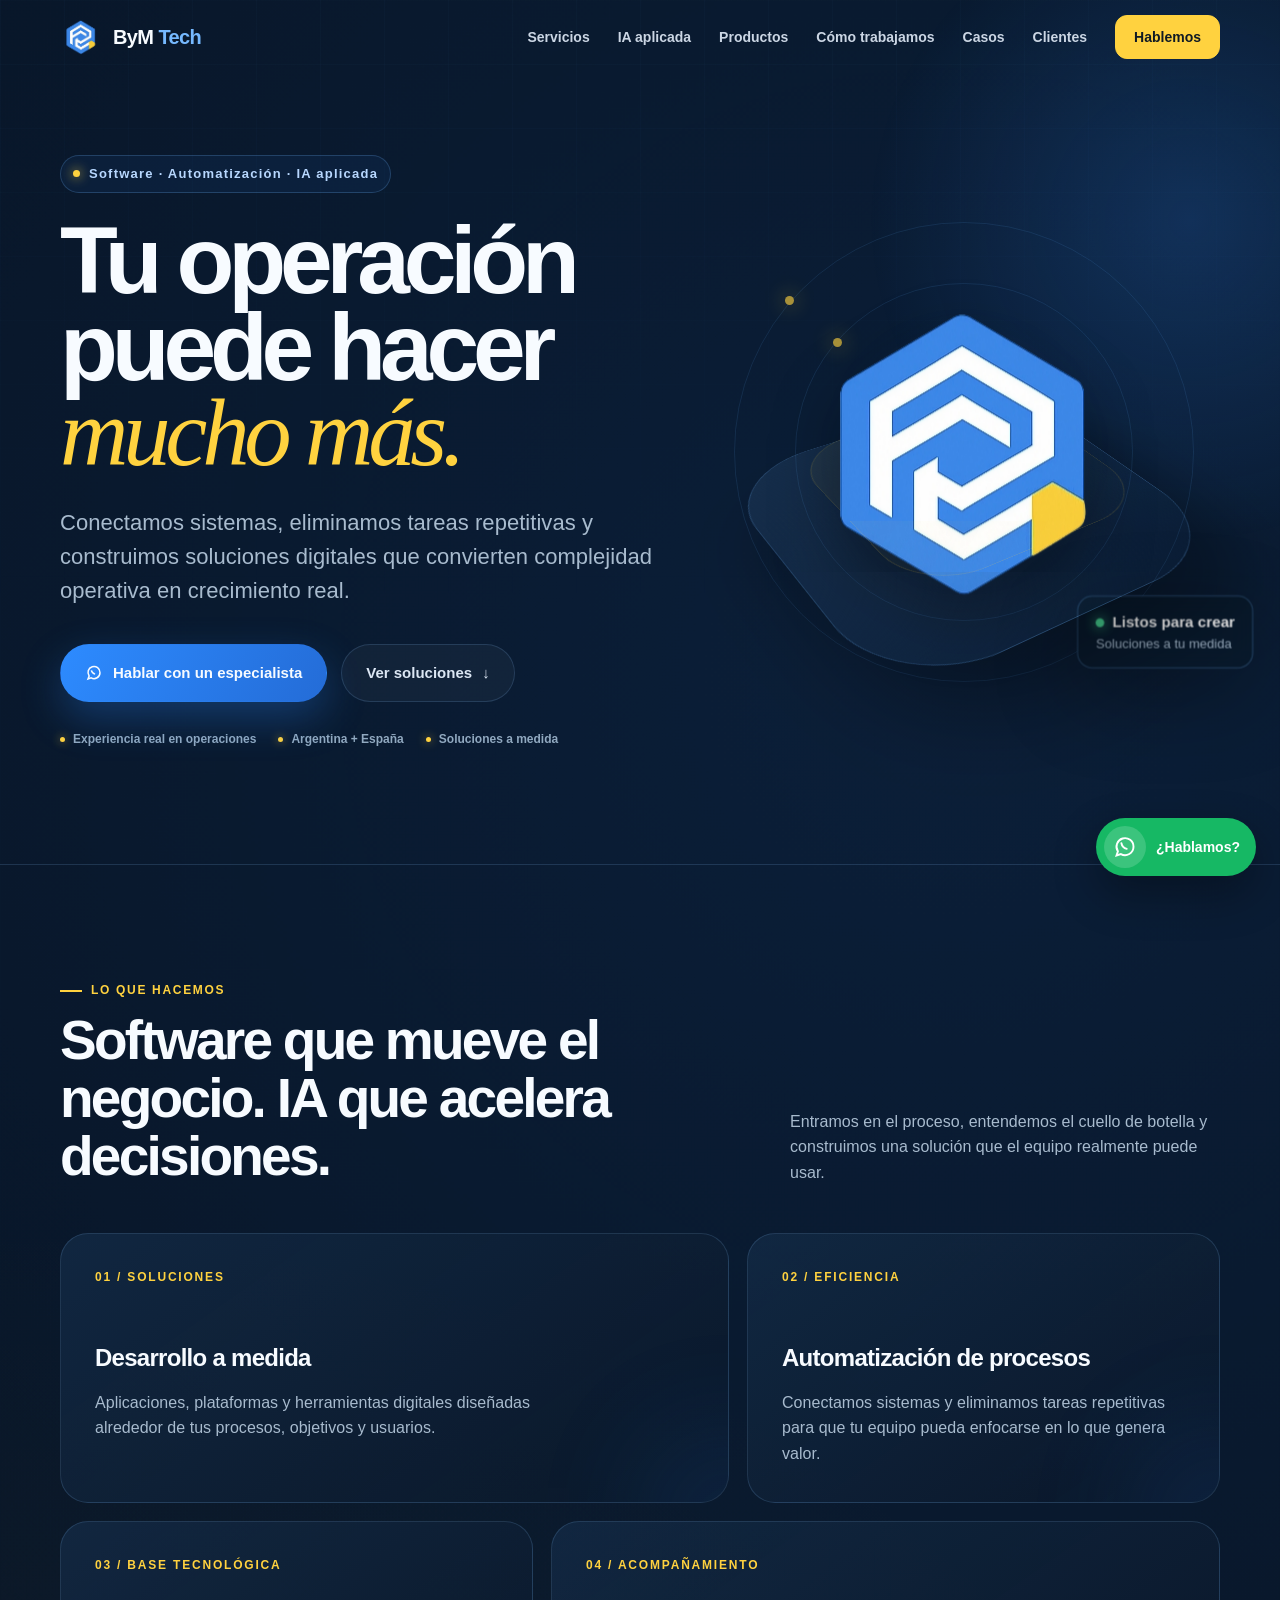
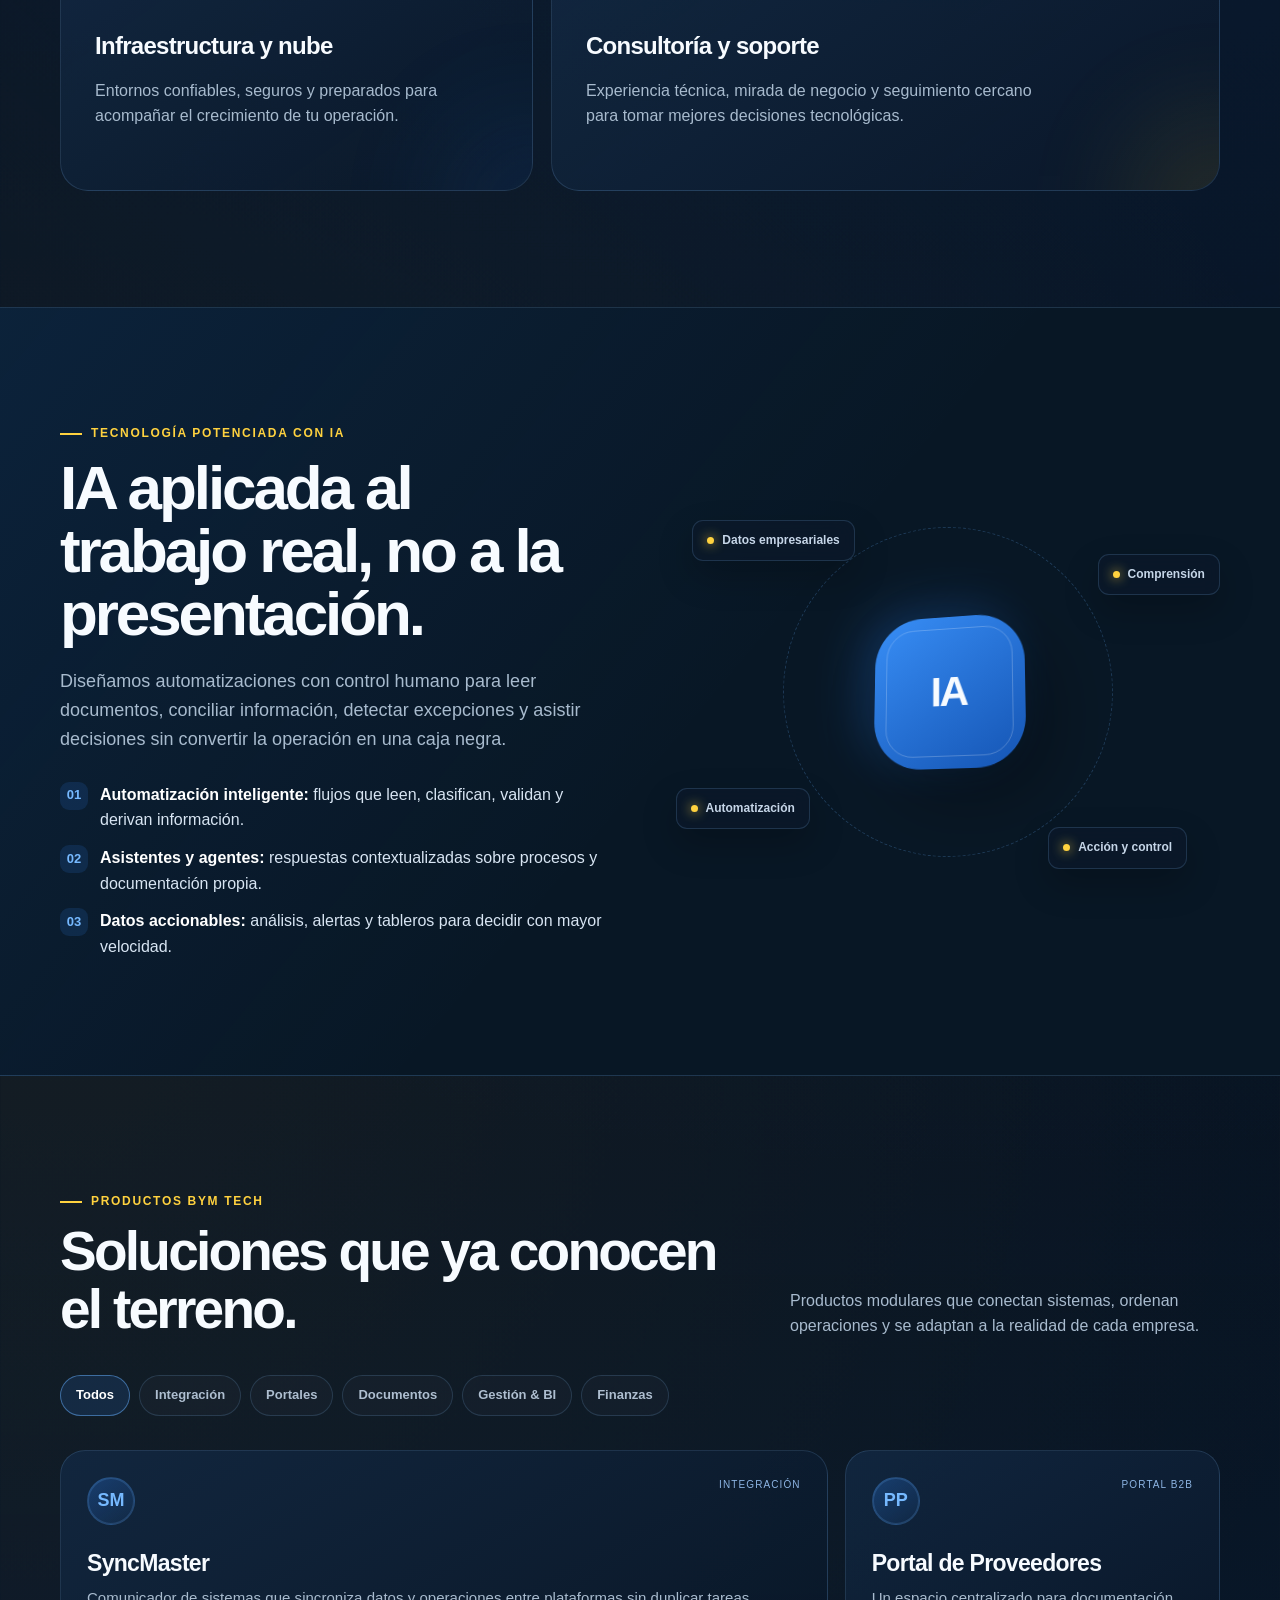
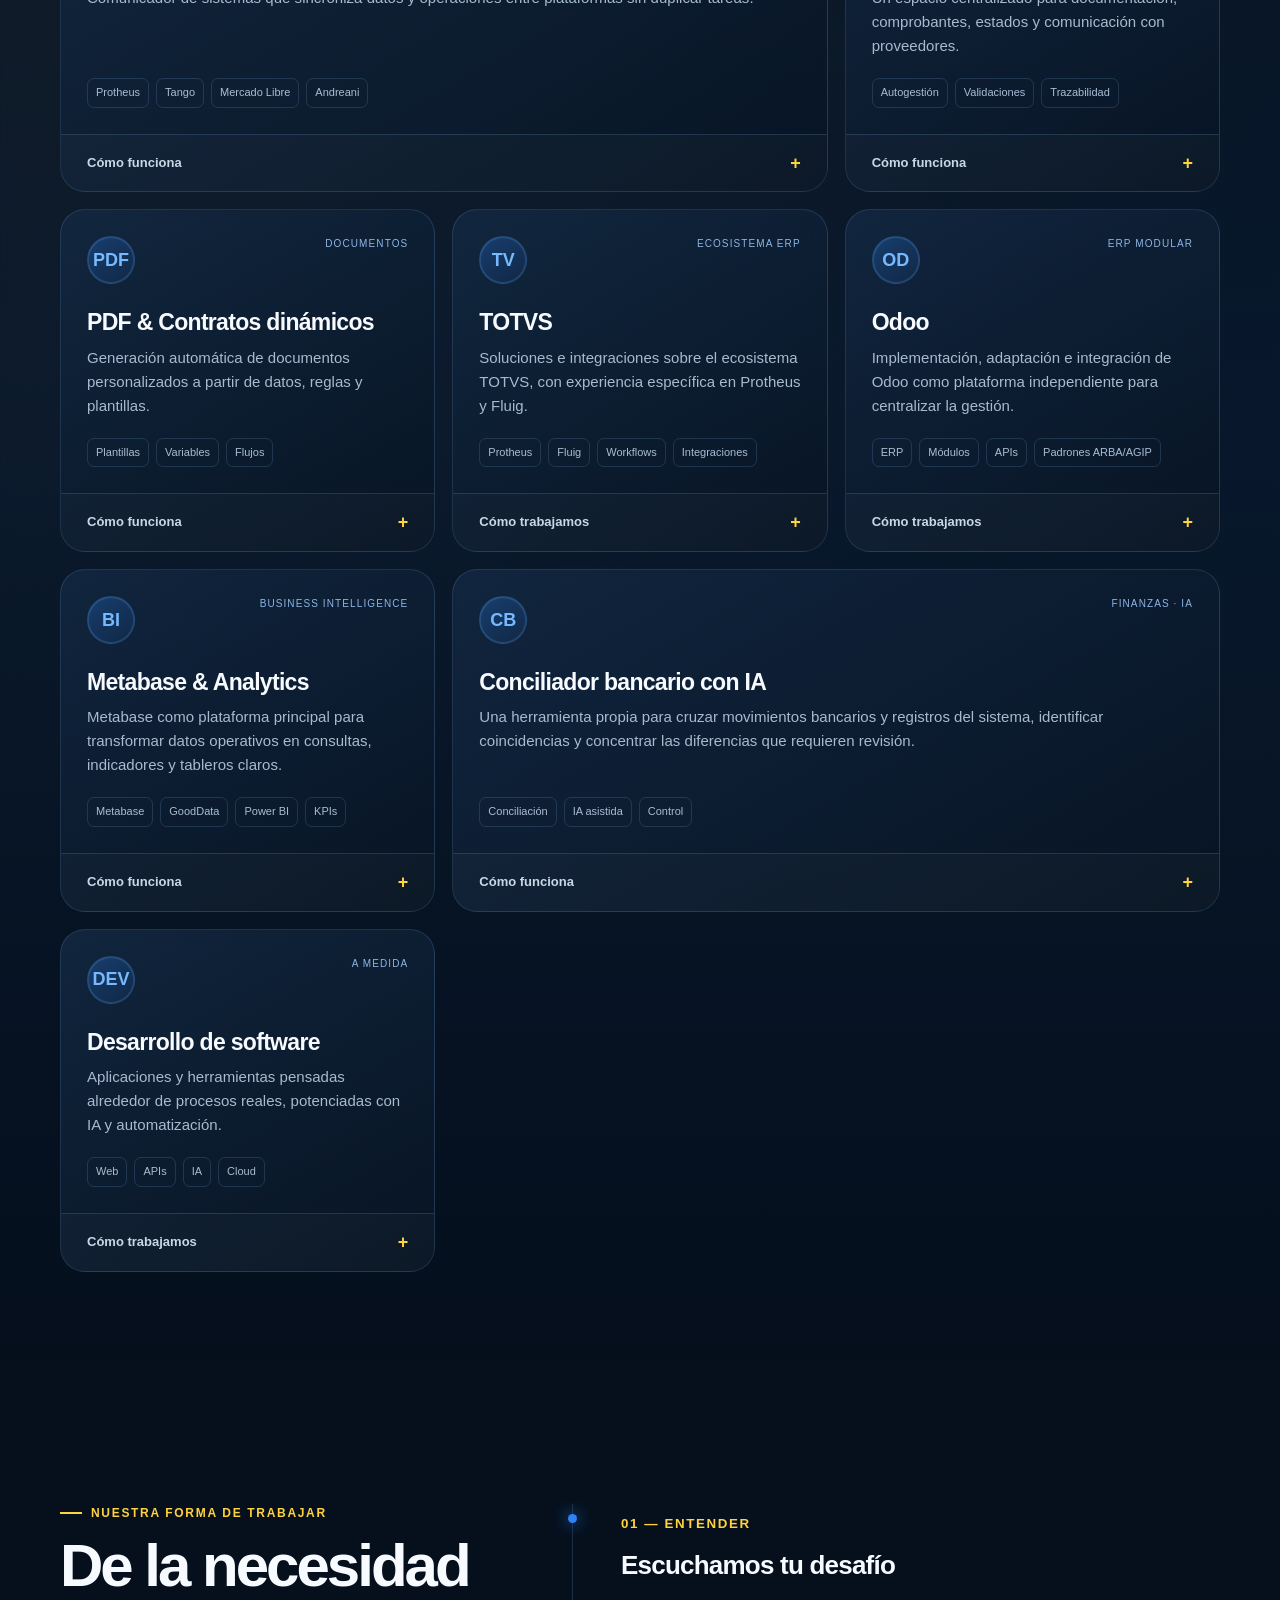
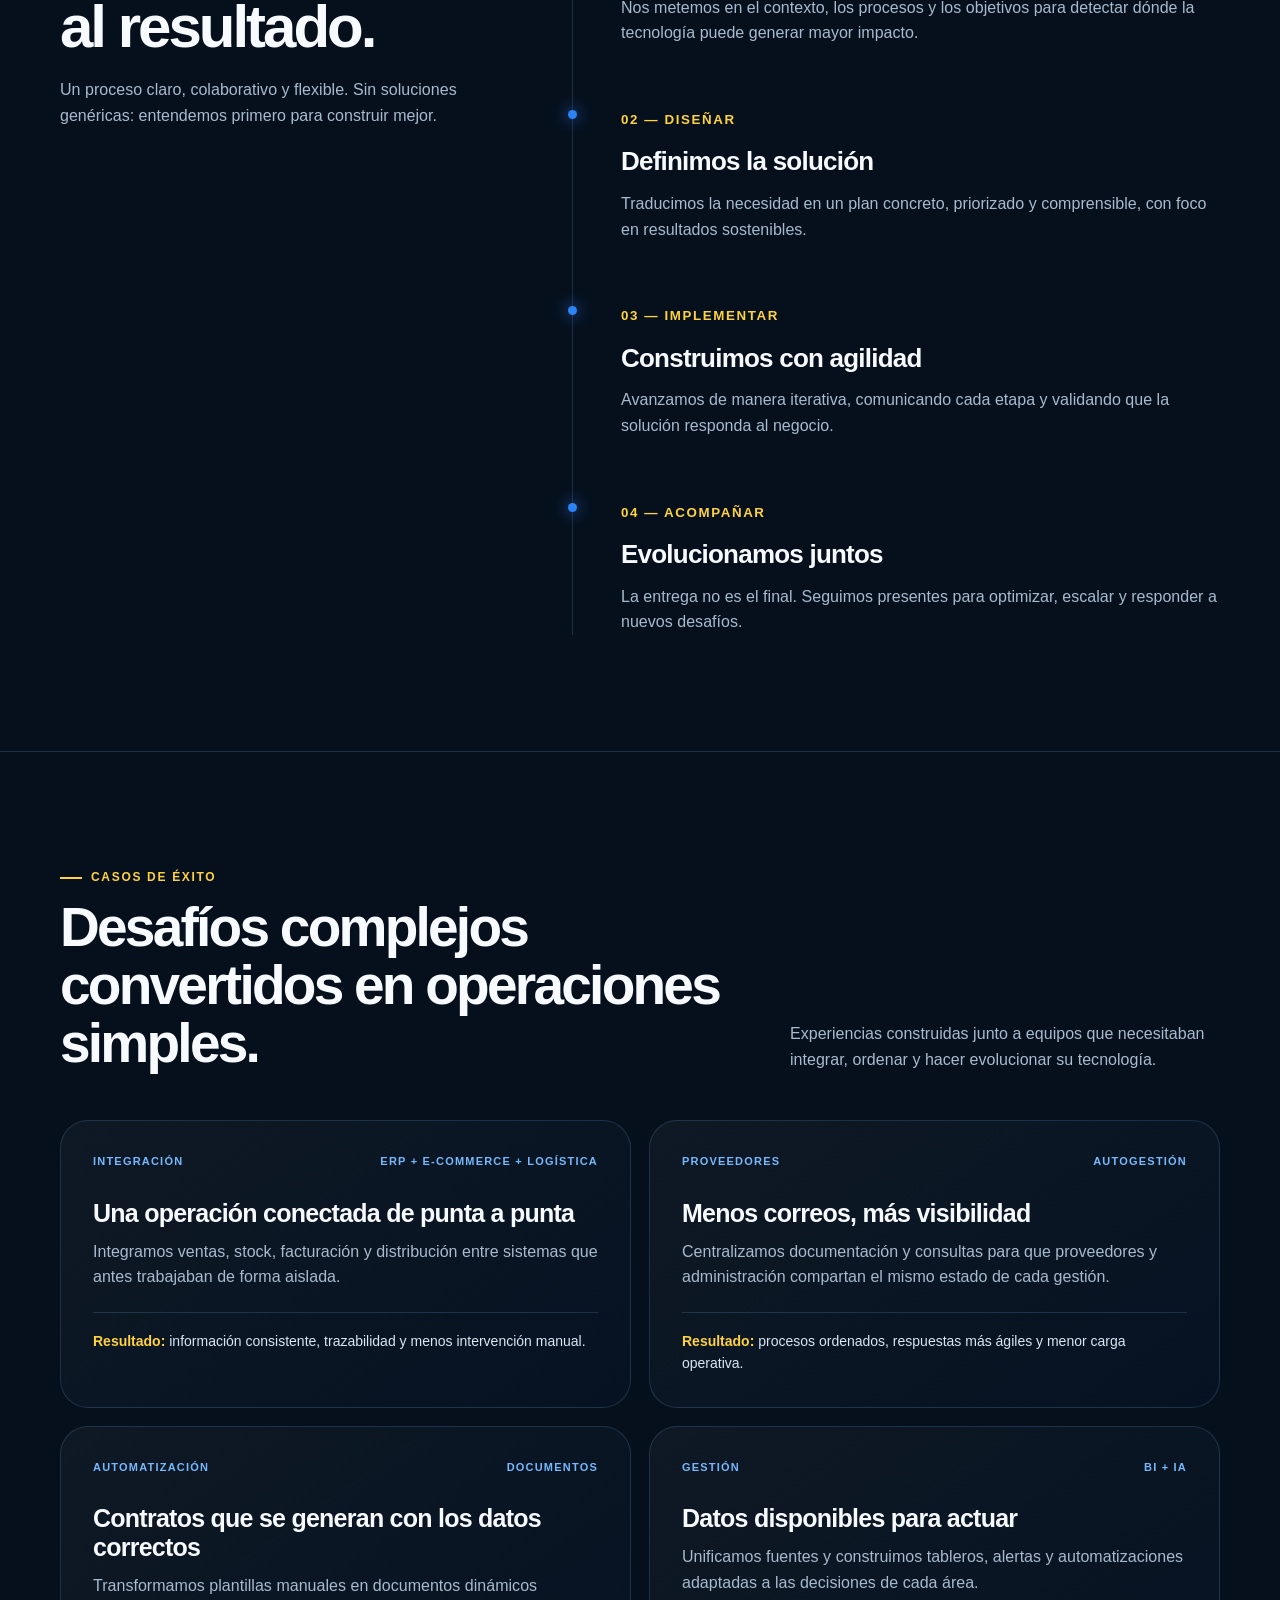
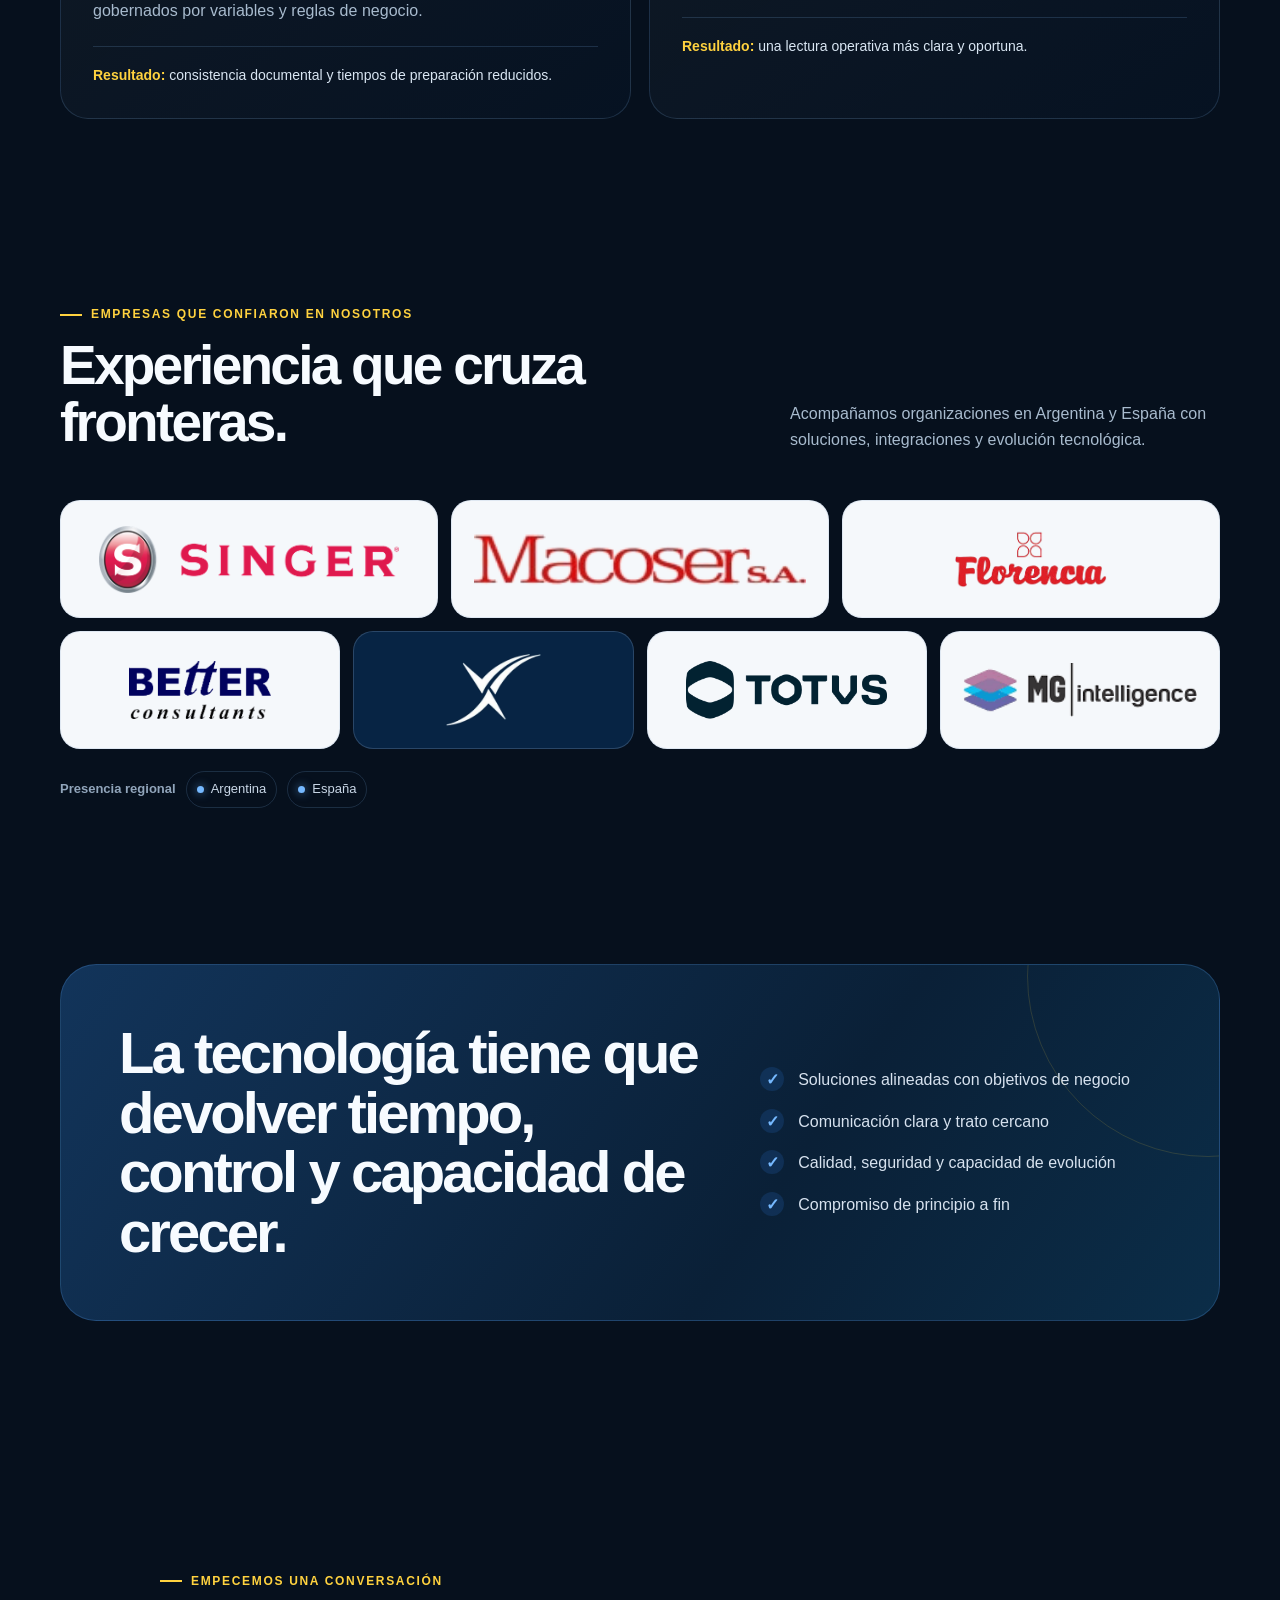
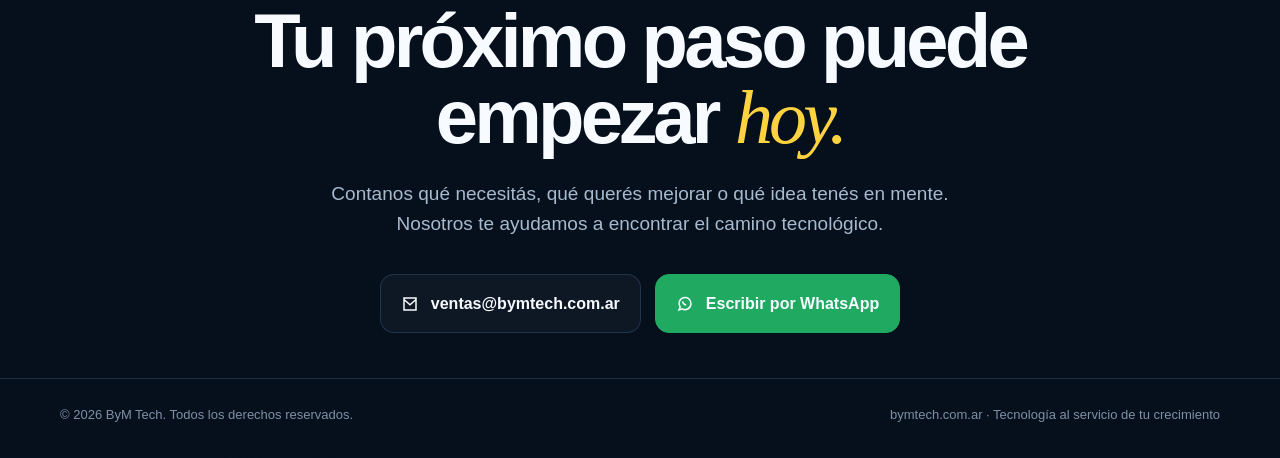
==== index.html @ 924d5192 "Add files via upload" ====
<!doctype html>
<html lang="es">
<head>
  <meta charset="utf-8">
  <meta name="viewport" content="width=device-width, initial-scale=1">
  <meta name="theme-color" content="#07111f">
  <meta name="description" content="ByM Tech conecta sistemas, automatiza procesos y desarrolla soluciones con IA para que empresas de Argentina y España operen mejor y crezcan.">
  <meta property="og:title" content="ByM Tech — Tecnología al servicio de tu crecimiento">
  <meta property="og:description" content="Conectamos sistemas, automatizamos procesos y creamos software con IA aplicada para convertir desafíos operativos en crecimiento.">
  <title>ByM Tech | Software, automatización e IA aplicada</title>
  <style>
    :root{--ink:#07111f;--panel:#0b1829;--panel2:#0f2035;--text:#f5f8fc;--muted:#a9b7c8;--blue:#3188f5;--blue2:#66afff;--yellow:#ffd43b;--line:rgba(140,181,229,.16);--shadow:0 24px 80px rgba(0,0,0,.3)}
    *{box-sizing:border-box}html{scroll-behavior:smooth}body{margin:0;background:var(--ink);color:var(--text);font-family:Inter,ui-sans-serif,system-ui,-apple-system,BlinkMacSystemFont,"Segoe UI",sans-serif;line-height:1.6;overflow-x:hidden}body:before{content:"";position:fixed;inset:0;pointer-events:none;background:linear-gradient(rgba(255,255,255,.018) 1px,transparent 1px),linear-gradient(90deg,rgba(255,255,255,.018) 1px,transparent 1px);background-size:48px 48px;mask-image:linear-gradient(to bottom,black,transparent 80%);z-index:-2}a{color:inherit;text-decoration:none}button,a{font:inherit}.wrap{width:min(1160px,calc(100% - 40px));margin:auto}.nav{position:fixed;top:0;left:0;right:0;z-index:20;transition:.3s}.nav.scrolled{background:rgba(7,17,31,.78);backdrop-filter:blur(18px);border-bottom:1px solid var(--line)}.nav-inner{height:80px;display:flex;align-items:center;justify-content:space-between}.brand{display:flex;align-items:center;gap:11px;font-size:20px;font-weight:780;letter-spacing:-.03em}.brand img{width:42px;height:42px;object-fit:contain}.brand span{color:var(--blue2)}.nav-links{display:flex;align-items:center;gap:28px;color:#cbd6e4;font-size:14px;font-weight:600}.nav-links a{transition:.2s}.nav-links a:hover{color:white}.nav-cta{border:1px solid rgba(102,175,255,.35);padding:10px 16px;border-radius:12px;background:rgba(49,136,245,.08)}
    .hero{min-height:100svh;display:flex;align-items:center;position:relative;padding:130px 0 80px}.hero:before{content:"";position:absolute;width:700px;height:700px;right:-260px;top:-130px;background:radial-gradient(circle,rgba(49,136,245,.2),transparent 65%);z-index:-1}.hero-grid{display:grid;grid-template-columns:1.15fr .85fr;gap:70px;align-items:center}.eyebrow{display:inline-flex;align-items:center;gap:9px;color:#b8d8ff;font-size:13px;font-weight:700;letter-spacing:.12em;text-transform:uppercase;margin-bottom:24px}.eyebrow:before{content:"";width:30px;height:1px;background:var(--yellow);box-shadow:0 0 12px var(--yellow)}h1{font-size:clamp(48px,6.8vw,88px);line-height:.98;letter-spacing:-.06em;margin:0 0 26px;max-width:760px}h1 span{display:block;background:linear-gradient(110deg,var(--blue2),#2d7bea 65%);-webkit-background-clip:text;color:transparent}.lead{font-size:clamp(18px,2vw,21px);color:var(--muted);max-width:650px;margin:0 0 36px}.actions{display:flex;flex-wrap:wrap;gap:14px}.btn{display:inline-flex;align-items:center;justify-content:center;gap:10px;border-radius:14px;padding:15px 22px;font-weight:750;font-size:15px;transition:.25s;border:1px solid transparent}.btn-primary{background:var(--blue);box-shadow:0 12px 35px rgba(49,136,245,.27)}.btn-primary:hover{transform:translateY(-3px);background:#4898f7}.btn-secondary{border-color:var(--line);background:rgba(255,255,255,.035);color:#dce7f4}.btn-secondary:hover{border-color:rgba(102,175,255,.45);background:rgba(49,136,245,.08)}.btn svg,.contact-link svg{width:18px;height:18px;fill:none;stroke:currentColor;stroke-width:2}
    .hero-art{position:relative;aspect-ratio:1;display:grid;place-items:center}.orbit{position:absolute;border:1px solid rgba(102,175,255,.18);border-radius:50%;animation:spin 22s linear infinite}.orbit.one{inset:5%}.orbit.two{inset:17%;animation-direction:reverse;animation-duration:16s}.orbit:before{content:"";position:absolute;width:9px;height:9px;border-radius:50%;background:var(--yellow);top:16%;left:11%;box-shadow:0 0 22px var(--yellow)}.logo-stage{width:67%;aspect-ratio:1;display:grid;place-items:center;position:relative;animation:float 5s ease-in-out infinite}.logo-stage:before{content:"";position:absolute;inset:10%;background:rgba(49,136,245,.2);filter:blur(55px);border-radius:50%}.logo-stage img{width:100%;position:relative;filter:drop-shadow(0 28px 32px rgba(0,0,0,.35))}.status{position:absolute;right:0;bottom:13%;padding:12px 16px;border:1px solid var(--line);background:rgba(11,24,41,.8);backdrop-filter:blur(12px);border-radius:14px;font-size:12px;color:var(--muted);box-shadow:var(--shadow)}.status b{display:block;color:white;font-size:14px}.status i{display:inline-block;width:8px;height:8px;border-radius:50%;background:#47d694;margin-right:7px;box-shadow:0 0 12px #47d694}
    section{padding:105px 0}.section-head{display:flex;justify-content:space-between;align-items:end;gap:30px;margin-bottom:48px}.section-kicker{color:var(--yellow);font-size:12px;letter-spacing:.14em;text-transform:uppercase;font-weight:800;margin-bottom:12px}.section-head h2{font-size:clamp(34px,5vw,55px);line-height:1.05;letter-spacing:-.045em;margin:0;max-width:700px}.section-head p{color:var(--muted);max-width:430px;margin:0}.services{border-top:1px solid var(--line)}.cards{display:grid;grid-template-columns:repeat(2,1fr);gap:18px}.card{position:relative;overflow:hidden;padding:34px;border-radius:20px;background:linear-gradient(145deg,rgba(19,42,69,.82),rgba(10,23,40,.75));border:1px solid var(--line);min-height:250px;transition:.35s}.card:hover{transform:translateY(-6px);border-color:rgba(102,175,255,.35);box-shadow:0 24px 65px rgba(0,0,0,.22)}.card:after{content:"";position:absolute;width:160px;height:160px;right:-80px;bottom:-95px;border-radius:50%;background:var(--glow,var(--blue));filter:blur(65px);opacity:.16}.num{font-size:12px;color:var(--blue2);font-weight:800;letter-spacing:.15em}.card h3{font-size:24px;letter-spacing:-.03em;margin:52px 0 12px}.card p{color:var(--muted);margin:0;max-width:480px}.card:nth-child(4){--glow:var(--yellow)}
    .approach{position:relative}.approach-grid{display:grid;grid-template-columns:.8fr 1.2fr;gap:80px;align-items:start}.sticky{position:sticky;top:130px}.sticky h2{font-size:clamp(38px,5vw,60px);line-height:1.02;letter-spacing:-.05em;margin:0 0 20px}.sticky p{color:var(--muted)}.steps{border-left:1px solid var(--line)}.step{position:relative;padding:6px 0 54px 48px}.step:last-child{padding-bottom:0}.step:before{content:"";position:absolute;left:-5px;top:10px;width:9px;height:9px;border-radius:50%;background:var(--blue);box-shadow:0 0 15px var(--blue)}.step small{color:var(--yellow);font-weight:800;letter-spacing:.12em}.step h3{font-size:26px;margin:10px 0 8px;letter-spacing:-.03em}.step p{margin:0;color:var(--muted);max-width:600px}.proof{padding-top:40px}.proof-box{display:grid;grid-template-columns:1.2fr .8fr;gap:40px;align-items:center;background:linear-gradient(120deg,#112a48,#0b192b);border:1px solid rgba(102,175,255,.22);border-radius:28px;padding:58px;position:relative;overflow:hidden}.proof-box:after{content:"";position:absolute;width:360px;height:360px;border:1px solid rgba(255,212,59,.14);border-radius:50%;right:-170px;top:-170px}.proof-box h2{font-size:clamp(36px,5vw,58px);line-height:1.03;letter-spacing:-.05em;margin:0}.proof-list{display:grid;gap:16px}.proof-item{display:flex;gap:14px;color:#d7e2ef}.check{flex:none;width:24px;height:24px;border-radius:50%;display:grid;place-items:center;background:rgba(49,136,245,.15);color:var(--blue2);font-weight:900}
    .contact{padding-bottom:45px}.contact-inner{text-align:center;max-width:850px;margin:auto}.contact h2{font-size:clamp(44px,7vw,76px);line-height:1;letter-spacing:-.055em;margin:0 0 24px}.contact h2 span{color:var(--blue2)}.contact p{color:var(--muted);font-size:19px;max-width:630px;margin:0 auto 34px}.contact-links{display:flex;justify-content:center;gap:14px;flex-wrap:wrap}.contact-link{display:flex;align-items:center;gap:12px;padding:16px 20px;background:rgba(255,255,255,.035);border:1px solid var(--line);border-radius:14px;font-weight:700;transition:.25s}.contact-link:hover{transform:translateY(-3px);border-color:rgba(102,175,255,.45)}.whatsapp{background:#20aa61;border-color:#20aa61}.footer{border-top:1px solid var(--line);padding:26px 0 32px;color:#7f90a5;font-size:13px}.footer-inner{display:flex;justify-content:space-between;gap:20px}.reveal{opacity:0;transform:translateY(22px);transition:opacity .7s,transform .7s}.reveal.visible{opacity:1;transform:none}
    @keyframes spin{to{transform:rotate(360deg)}}@keyframes float{50%{transform:translateY(-13px) rotate(1deg)}}
    @media(max-width:850px){.nav-links a:not(.nav-cta){display:none}.hero-grid,.approach-grid,.proof-box{grid-template-columns:1fr}.hero{padding-top:120px}.hero-grid{gap:35px}.hero-art{max-width:500px;margin:auto;width:100%}.section-head{display:block}.section-head p{margin-top:20px}.sticky{position:static}.cards{grid-template-columns:1fr}.proof-box{padding:38px}.approach-grid{gap:45px}}
    @media(max-width:520px){.wrap{width:min(100% - 26px,1160px)}.nav-inner{height:68px}.brand{font-size:18px}.brand img{width:36px;height:36px}.nav-cta{padding:8px 11px}.hero{padding-top:105px}.hero-art{margin-top:5px}.status{right:4%;bottom:6%}section{padding:78px 0}.card{padding:27px;min-height:220px}.card h3{margin-top:38px}.proof-box{padding:30px 24px}.footer-inner{display:block;text-align:center}.footer-inner span{display:block;margin-top:5px}}
    @media(prefers-reduced-motion:reduce){html{scroll-behavior:auto}.orbit,.logo-stage{animation:none}.reveal{opacity:1;transform:none;transition:none}}
  </style>
  <style>
    /* Dirección tipográfica: técnica, sobria y con ritmo editorial */
    :root{--font-body:"Aptos","Segoe UI",Arial,sans-serif;--font-display:"Bahnschrift","Arial Narrow","Aptos Display",sans-serif}
    body{font-family:var(--font-body)}h1,h2,h3,.brand,.num,.section-kicker,.product-mark,.client-logo{font-family:var(--font-display)}h1,h2{font-stretch:condensed;font-weight:650;letter-spacing:-.035em}p{letter-spacing:.002em}
    /* Nuevas secciones: IA, productos, casos y clientes */
    main{display:flex;flex-direction:column}.hero{order:1}.services{order:2}.ai-section{order:3}.products{order:4}.approach{order:5}.cases{order:6}.clients{order:7}.proof{order:8}.contact{order:9}
    .ai-section{position:relative;overflow:hidden;border-top:1px solid var(--line);border-bottom:1px solid var(--line);background:linear-gradient(180deg,rgba(49,136,245,.035),transparent)}
    .ai-grid{display:grid;grid-template-columns:1fr 1fr;gap:72px;align-items:center}.ai-copy h2{font-size:clamp(38px,5vw,62px);line-height:1.02;letter-spacing:-.05em;margin:0 0 22px}.ai-copy p{font-size:18px;color:var(--muted);margin:0 0 28px}.ai-points{display:grid;gap:12px}.ai-point{display:flex;align-items:flex-start;gap:12px;color:#d8e5f3}.ai-point b{color:white}.ai-icon{flex:none;width:28px;height:28px;border-radius:9px;display:grid;place-items:center;background:rgba(49,136,245,.14);color:var(--blue2);font-size:13px;font-weight:900}
    .ai-engine{position:relative;min-height:430px;display:grid;place-items:center}.ai-core{position:relative;width:155px;height:155px;border-radius:38px;display:grid;place-items:center;background:linear-gradient(145deg,#388ef6,#1555b4);box-shadow:0 0 0 18px rgba(49,136,245,.06),0 0 70px rgba(49,136,245,.35);font-size:42px;font-weight:850;letter-spacing:-.06em;animation:pulseCore 3s ease-in-out infinite}.ai-core:after{content:"";position:absolute;inset:12px;border:1px solid rgba(255,255,255,.22);border-radius:29px}.ai-node{position:absolute;padding:10px 14px;border:1px solid var(--line);background:rgba(11,24,41,.88);backdrop-filter:blur(10px);border-radius:11px;color:#c6d6e8;font-size:12px;font-weight:700;box-shadow:0 15px 35px rgba(0,0,0,.22)}.ai-node:before{content:"";display:inline-block;width:7px;height:7px;border-radius:50%;background:var(--yellow);margin-right:8px;box-shadow:0 0 12px var(--yellow)}.ai-node.n1{top:10%;left:3%}.ai-node.n2{top:18%;right:0}.ai-node.n3{bottom:18%;left:0}.ai-node.n4{bottom:9%;right:6%}.ai-ring{position:absolute;width:330px;height:330px;border:1px dashed rgba(105,178,255,.23);border-radius:50%;animation:spin 28s linear infinite}
    .products{background:linear-gradient(180deg,transparent,rgba(49,136,245,.025))}.filter-bar{display:flex;flex-wrap:wrap;gap:9px;margin:-12px 0 34px}.filter-btn{border:1px solid var(--line);background:rgba(255,255,255,.025);color:#aebed0;border-radius:99px;padding:9px 15px;font-size:13px;font-weight:700;cursor:pointer;transition:.2s}.filter-btn:hover,.filter-btn.active{color:white;border-color:rgba(105,178,255,.5);background:rgba(49,136,245,.14)}.product-grid{display:grid;grid-template-columns:repeat(3,1fr);gap:17px}.product-card{position:relative;border:1px solid var(--line);border-radius:21px;background:linear-gradient(150deg,rgba(18,39,64,.92),rgba(8,20,35,.92));overflow:hidden;transition:.35s}.product-card[hidden]{display:none}.product-card:hover{transform:translateY(-5px);border-color:rgba(105,178,255,.36)}.product-main{padding:26px}.product-top{display:flex;align-items:flex-start;justify-content:space-between;gap:15px}.product-mark{width:48px;height:48px;border-radius:14px;display:grid;place-items:center;background:rgba(49,136,245,.12);border:1px solid rgba(105,178,255,.2);color:var(--blue2);font-size:18px;font-weight:850}.product-state{font-size:10px;text-transform:uppercase;letter-spacing:.11em;color:#8db5e4}.product-card h3{font-size:23px;line-height:1.1;letter-spacing:-.03em;margin:26px 0 10px}.product-card p{color:var(--muted);margin:0;font-size:15px;min-height:72px}.product-stack{display:flex;flex-wrap:wrap;gap:7px;margin-top:20px}.product-stack span{font-size:11px;color:#a9bdd3;padding:5px 8px;border:1px solid var(--line);border-radius:7px}.product-toggle{width:100%;display:flex;align-items:center;justify-content:space-between;padding:14px 26px;border:0;border-top:1px solid var(--line);background:rgba(255,255,255,.02);color:#c9d8e8;font-size:13px;font-weight:750;cursor:pointer;text-align:left}.product-toggle span{color:var(--yellow);font-size:18px;transition:.25s}.product-card.open .product-toggle span{transform:rotate(45deg)}.product-detail{display:grid;grid-template-rows:0fr;transition:grid-template-rows .35s ease}.product-detail>div{overflow:hidden}.product-detail ul{margin:0;padding:0 26px 22px 45px;color:#aebed0;font-size:14px}.product-detail li{margin:7px 0}.product-card.open .product-detail{grid-template-rows:1fr}
    .cases{border-top:1px solid var(--line)}.case-grid{display:grid;grid-template-columns:repeat(2,1fr);gap:18px}.case-card{padding:32px;border:1px solid var(--line);border-radius:22px;background:rgba(255,255,255,.025);transition:.3s}.case-card:hover{background:rgba(49,136,245,.055);border-color:rgba(105,178,255,.32)}.case-meta{display:flex;justify-content:space-between;gap:10px;color:var(--blue2);font-size:11px;font-weight:800;letter-spacing:.11em;text-transform:uppercase}.case-card h3{font-size:25px;line-height:1.15;letter-spacing:-.03em;margin:28px 0 11px}.case-card p{margin:0;color:var(--muted)}.case-result{margin-top:22px;padding-top:17px;border-top:1px solid var(--line);color:#d9e6f3;font-size:14px}.case-result b{color:var(--yellow)}
    .clients{padding-top:70px}.client-cloud{display:grid;grid-template-columns:repeat(12,1fr);gap:13px}.client-logo{grid-column:span 3;min-height:118px;display:grid;place-items:center;text-align:center;padding:22px;border:1px solid rgba(150,180,214,.24);border-radius:15px;background:#f5f8fb;transition:.3s}.client-logo.top{grid-column:span 4}.client-logo.xperts{background:#072444}.client-logo:hover{transform:translateY(-4px);border-color:rgba(105,178,255,.55);box-shadow:0 18px 40px rgba(0,0,0,.22)}.client-logo img{display:block;width:100%;height:58px;object-fit:contain;filter:saturate(.92);transition:.3s}.client-logo:hover img{filter:saturate(1.08);transform:scale(1.025)}.client-logo.xperts img{height:72px}.client-logo.singer img{height:67px}.client-logo small{display:block;color:#7f94aa;font-size:10px;letter-spacing:.12em;text-transform:uppercase;margin-top:8px}.presence-line{display:flex;align-items:center;gap:10px;margin-top:22px;color:#91a5bb;font-size:13px}.presence-line span{display:inline-flex;align-items:center;gap:7px;padding:7px 10px;border:1px solid var(--line);border-radius:99px;color:#c9d7e7}.presence-line i{width:7px;height:7px;border-radius:50%;background:var(--blue2);box-shadow:0 0 10px rgba(105,178,255,.7)}
    .logo-stage{animation:logoDrift 6.5s ease-in-out infinite}.logo-stage:before{inset:18%;background:radial-gradient(circle,rgba(49,136,245,.4),rgba(49,136,245,.12) 48%,transparent 72%);filter:blur(24px);animation:logoAura 6.5s ease-in-out infinite}.logo-stage img{transition:transform .45s ease,filter .45s ease}.logo-stage:hover img{transform:scale(1.035);filter:drop-shadow(0 30px 38px rgba(49,136,245,.25))}.orbit.one{animation-duration:44s}.orbit.two{animation-duration:34s}.hero-art:after{content:"";position:absolute;width:7px;height:7px;border-radius:50%;background:var(--blue2);left:8%;top:49%;box-shadow:0 0 12px rgba(102,175,255,.7);opacity:.7}
    @keyframes pulseCore{50%{transform:scale(1.035);box-shadow:0 0 0 25px rgba(49,136,245,.035),0 0 90px rgba(49,136,245,.45)}}@keyframes logoDrift{0%,100%{transform:translateY(0)}50%{transform:translateY(-8px)}}@keyframes logoAura{0%,100%{opacity:.65;transform:scale(.94)}50%{opacity:1;transform:scale(1.06)}}
    @media(max-width:950px){.ai-grid{grid-template-columns:1fr;gap:25px}.ai-engine{min-height:390px}.product-grid{grid-template-columns:repeat(2,1fr)}.client-logo,.client-logo.top{grid-column:span 6}}
    @media(max-width:650px){.product-grid,.case-grid{grid-template-columns:1fr}.client-logo,.client-logo.top{grid-column:span 6;min-height:98px;padding:15px}.client-logo img{height:48px}.ai-engine{transform:scale(.88);margin:-20px}.product-card p{min-height:auto}.filter-bar{overflow:auto;flex-wrap:nowrap;padding-bottom:5px}.filter-btn{white-space:nowrap}.integration-header{flex-wrap:wrap}.integration-controls{margin-left:auto}.integration-item{flex-basis:148px}.presence-line{flex-wrap:wrap}}
    @media(prefers-reduced-motion:reduce){.ai-core,.ai-ring,.logo-stage,.logo-stage:before{animation:none}.logo-stage img{transition:none}}
  </style>
  <style>
    /* Propuesta 2026: editorial tecnológica, comercial y con profundidad interactiva */
    :root{--ink:#06101d;--panel:#0a1b2d;--panel2:#102943;--text:#f7fbff;--muted:#a8bbce;--blue:#2c83f6;--blue2:#76b9ff;--yellow:#ffd23f;--green:#22c978;--line:rgba(129,181,237,.18);--font-body:"Aptos","Segoe UI Variable Text","Segoe UI",sans-serif;--font-display:"Aptos Display","Segoe UI Variable Display","Segoe UI",sans-serif}
    body{background:radial-gradient(circle at 74% 8%,rgba(44,131,246,.13),transparent 27%),radial-gradient(circle at 5% 31%,rgba(255,210,63,.055),transparent 24%),var(--ink)}
    body:before{background:linear-gradient(rgba(118,185,255,.025) 1px,transparent 1px),linear-gradient(90deg,rgba(118,185,255,.025) 1px,transparent 1px);background-size:64px 64px;mask-image:linear-gradient(to bottom,black,transparent 72%)}
    h1,h2,h3,.brand{font-family:var(--font-display);font-stretch:normal}.nav-inner{height:74px}.nav.scrolled{background:rgba(6,16,29,.78);box-shadow:0 12px 40px rgba(0,0,0,.16)}.nav-cta{background:var(--yellow);border-color:var(--yellow);color:#101a24;padding-inline:18px}.nav-cta:hover{color:#101a24!important;transform:translateY(-2px)}
    .hero{min-height:96svh;padding-top:120px}.hero-grid{grid-template-columns:1.08fr .92fr;gap:48px}.eyebrow{padding:8px 12px;border:1px solid rgba(118,185,255,.22);border-radius:999px;background:rgba(44,131,246,.07);letter-spacing:.095em;text-transform:none}.eyebrow:before{width:7px;height:7px;border-radius:50%;background:var(--yellow)}
    h1{font-size:clamp(52px,7.4vw,98px);line-height:.91;letter-spacing:-.065em;max-width:800px;margin-bottom:30px}h1 span{font-family:Georgia,"Times New Roman",serif;font-style:italic;font-weight:400;letter-spacing:-.055em;background:none;color:var(--yellow);white-space:nowrap}.lead{font-size:clamp(18px,1.75vw,22px);line-height:1.55;max-width:690px}.btn{position:relative;overflow:hidden;border-radius:999px;padding:16px 24px}.btn-primary{background:linear-gradient(120deg,#2d8bff,#246cd7);box-shadow:0 16px 42px rgba(44,131,246,.3)}.btn-primary:hover{transform:translateY(-4px) scale(1.015)}.btn-secondary:hover{transform:translateY(-4px)}
    .hero-proof{display:flex;flex-wrap:wrap;gap:10px 22px;margin-top:28px;color:#91a9c0;font-size:12px;font-weight:700}.hero-proof span{display:inline-flex;align-items:center;gap:8px}.hero-proof span:before{content:"";width:5px;height:5px;border-radius:50%;background:var(--yellow);box-shadow:0 0 10px rgba(255,210,63,.7)}
    .hero-art{perspective:1000px;cursor:pointer;transform-style:preserve-3d}.hero-art:before{content:"";position:absolute;inset:12%;border-radius:28%;background:linear-gradient(145deg,rgba(118,185,255,.11),rgba(7,20,35,.1));border:1px solid rgba(118,185,255,.2);transform:rotateX(58deg) rotateZ(-33deg) translateZ(-70px);box-shadow:0 70px 100px rgba(0,0,0,.35);transition:.6s cubic-bezier(.2,.8,.2,1)}.hero-art:after{width:52%;height:52%;left:24%;top:24%;border:1px solid rgba(255,210,63,.2);border-radius:26%;background:linear-gradient(145deg,rgba(255,210,63,.08),transparent);transform:rotateX(58deg) rotateZ(-33deg) translateZ(-28px);box-shadow:none;transition:.6s cubic-bezier(.2,.8,.2,1)}.hero-art:hover:before,.hero-art:focus-visible:before,.hero-art.is-active:before{transform:rotateX(64deg) rotateZ(-25deg) translateZ(-85px)}.hero-art:hover:after,.hero-art:focus-visible:after,.hero-art.is-active:after{transform:rotateX(48deg) rotateZ(-41deg) translateZ(-5px)}.hero-art:focus-visible{outline:2px solid var(--yellow);outline-offset:8px}.logo-stage{z-index:3;transform-style:preserve-3d}.logo-stage img{transform:translateZ(50px);transition:transform .55s cubic-bezier(.2,.8,.2,1),filter .4s}.hero-art:hover .logo-stage img,.hero-art.is-active .logo-stage img{transform:translateZ(90px) rotateY(-5deg) rotateX(4deg);filter:drop-shadow(0 40px 45px rgba(44,131,246,.34))}.orbit{opacity:.65}.status{z-index:5;right:-2%;bottom:11%;border-color:rgba(118,185,255,.27);background:rgba(8,25,43,.82);transform:translateZ(80px)}
    section{padding:116px 0}.section-head h2,.sticky h2,.ai-copy h2,.proof-box h2,.contact h2{letter-spacing:-.05em}.section-kicker{display:flex;align-items:center;gap:9px;color:var(--yellow)}.section-kicker:before{content:"";width:22px;height:2px;background:currentColor}.cards{grid-template-columns:repeat(12,1fr)}.card{grid-column:span 6;min-height:270px;border-radius:28px;transform-style:preserve-3d;will-change:transform}.card:nth-child(1),.card:nth-child(4){grid-column:span 7}.card:nth-child(2),.card:nth-child(3){grid-column:span 5}.card:before,.product-card:before,.case-card:before{content:"";position:absolute;inset:0;background:linear-gradient(115deg,transparent 22%,rgba(255,255,255,.08) 48%,transparent 72%);transform:translateX(-120%);transition:transform .65s ease;pointer-events:none}.card:hover:before,.card.is-active:before,.product-card:hover:before,.product-card.is-active:before,.case-card:hover:before,.case-card.is-active:before{transform:translateX(120%)}.card:hover{transform:translateY(-7px) rotateX(1.5deg) rotateY(-1.5deg)}.num{color:var(--yellow)}
    .ai-section{background:linear-gradient(130deg,rgba(44,131,246,.1),transparent 55%),#081725}.ai-engine{perspective:900px}.ai-core{border-radius:32%;transform:rotateX(12deg) rotateY(-14deg);box-shadow:22px 28px 70px rgba(0,0,0,.32),-15px -10px 50px rgba(44,131,246,.24);cursor:pointer;transition:.5s}.ai-core:hover,.ai-core.is-active{transform:rotateX(-5deg) rotateY(14deg) scale(1.08)}.ai-node{transition:.35s}.ai-engine:hover .n1{transform:translate(-8px,-6px)}.ai-engine:hover .n2{transform:translate(9px,-5px)}.ai-engine:hover .n3{transform:translate(-7px,7px)}.ai-engine:hover .n4{transform:translate(8px,8px)}
    .products{background:linear-gradient(180deg,rgba(44,131,246,.025),rgba(44,131,246,.07),transparent)}.product-grid{grid-template-columns:repeat(12,1fr)}.product-card{grid-column:span 4;position:relative;border-radius:25px;transform-style:preserve-3d}.product-card:nth-child(1),.product-card:nth-child(7){grid-column:span 8}.product-card:hover{transform:translateY(-7px) rotateX(1deg)}.product-mark{border-radius:50%;background:linear-gradient(145deg,rgba(44,131,246,.28),rgba(44,131,246,.06));box-shadow:inset 0 0 0 1px rgba(118,185,255,.18)}.product-toggle{transition:background .25s,color .25s}.product-toggle:hover{background:rgba(44,131,246,.12);color:white}
    .case-card{position:relative;overflow:hidden;border-radius:28px;background:linear-gradient(145deg,rgba(255,255,255,.04),rgba(44,131,246,.025))}.case-card:hover{transform:translateY(-5px);box-shadow:0 25px 55px rgba(0,0,0,.18)}.client-logo{border-radius:20px}.proof-box{border-radius:36px;background:linear-gradient(125deg,#12345a,#0a2037 62%,#0b2d48)}.contact{padding-top:135px}.contact-inner{max-width:960px}.contact h2 span{font-family:Georgia,"Times New Roman",serif;font-style:italic;font-weight:400;color:var(--yellow)}
    .contact-link{position:relative;overflow:hidden}.whatsapp-float{position:fixed;right:24px;bottom:24px;z-index:30;display:flex;align-items:center;gap:10px;padding:8px 16px 8px 8px;border-radius:999px;background:#16b864;color:white;font-weight:800;font-size:14px;box-shadow:0 18px 45px rgba(0,0,0,.32),0 0 0 0 rgba(34,201,120,.45);transition:.25s;animation:whatsappPulse 3.2s infinite}.whatsapp-float:hover,.whatsapp-float:focus-visible{transform:translateY(-5px) scale(1.03);background:#1bc96e;outline:none}.whatsapp-float-icon{width:42px;height:42px;display:grid;place-items:center;border-radius:50%;background:rgba(255,255,255,.16)}.whatsapp-float svg{width:24px;height:24px;fill:none;stroke:currentColor;stroke-width:1.9;stroke-linecap:round}.click-pulse{position:absolute;width:18px;height:18px;border-radius:50%;background:rgba(255,255,255,.3);pointer-events:none;transform:translate(-50%,-50%) scale(0);animation:clickWave .55s ease-out forwards}.is-active{border-color:rgba(255,210,63,.55)!important}
    @keyframes whatsappPulse{0%,55%,100%{box-shadow:0 18px 45px rgba(0,0,0,.32),0 0 0 0 rgba(34,201,120,.38)}72%{box-shadow:0 18px 45px rgba(0,0,0,.32),0 0 0 12px rgba(34,201,120,0)}}@keyframes clickWave{to{transform:translate(-50%,-50%) scale(12);opacity:0}}
    @media(max-width:950px){.product-grid,.cards{grid-template-columns:repeat(12,1fr)}.product-card,.product-card:nth-child(1),.product-card:nth-child(7){grid-column:span 6}.card,.card:nth-child(n){grid-column:span 6}h1 span{white-space:normal}}
    @media(max-width:650px){section{padding:84px 0}.hero{padding-top:102px}.hero-grid{gap:20px}h1{font-size:clamp(48px,15vw,72px)}.hero-art{max-width:430px}.hero-proof{gap:8px 14px}.card,.card:nth-child(n),.product-card,.product-card:nth-child(n){grid-column:1/-1}.whatsapp-float{right:14px;bottom:14px;padding:7px}.whatsapp-float-label{display:none}.whatsapp-float-icon{width:44px;height:44px}.status{right:2%}}
    @media(prefers-reduced-motion:reduce){.whatsapp-float{animation:none}.card,.product-card,.case-card,.hero-art:before,.hero-art:after,.logo-stage img,.ai-core,.ai-node{transition:none}.card:hover,.product-card:hover,.case-card:hover{transform:none}.click-pulse{display:none}}
  </style>
  <link rel="icon" type="image/png" href="[data-uri]">
</head>
<body>
  <nav class="nav" aria-label="Navegación principal"><div class="wrap nav-inner"><a class="brand" href="#inicio" aria-label="ByM Tech, inicio"><img src="[data-uri]" alt=""><div>ByM <span>Tech</span></div></a><div class="nav-links"><a href="#servicios">Servicios</a><a href="#ia">IA aplicada</a><a href="#productos">Productos</a><a href="#metodo">Cómo trabajamos</a><a href="#casos">Casos</a><a href="#clientes">Clientes</a><a class="nav-cta" href="#contacto">Hablemos</a></div></div></nav>
  <main>
    <section class="hero" id="inicio"><div class="wrap hero-grid"><div><div class="eyebrow">Software · Automatización · IA aplicada</div><h1>Tu operación puede hacer <span>mucho más.</span></h1><p class="lead">Conectamos sistemas, eliminamos tareas repetitivas y construimos soluciones digitales que convierten complejidad operativa en crecimiento real.</p><div class="actions"><a class="btn btn-primary" href="https://wa.me/5491167382800?text=Hola%20ByM%20Tech%2C%20quiero%20contarles%20una%20necesidad%20de%20mi%20empresa." target="_blank" rel="noopener"><svg viewBox="0 0 24 24"><path d="M20 11.5a8 8 0 0 1-11.8 7L4 20l1.5-4A8 8 0 1 1 20 11.5Z"/><path d="M8.5 8.5c.7 3 2 4.3 5 5"/></svg>Hablar con un especialista</a><a class="btn btn-secondary" href="#productos">Ver soluciones <span>↓</span></a></div><div class="hero-proof"><span>Experiencia real en operaciones</span><span>Argentina + España</span><span>Soluciones a medida</span></div></div><div class="hero-art tilt-surface" tabindex="0" role="button" aria-label="Explorar el ecosistema tecnológico de ByM Tech"><div class="orbit one"></div><div class="orbit two"></div><div class="logo-stage"><img src="[data-uri]" alt=""></div><div class="status"><b><i></i>Listos para crear</b>Soluciones a tu medida</div></div></div></section>
    <section class="services" id="servicios"><div class="wrap"><div class="section-head reveal"><div><div class="section-kicker">Lo que hacemos</div><h2>Software que mueve el negocio. IA que acelera decisiones.</h2></div><p>Entramos en el proceso, entendemos el cuello de botella y construimos una solución que el equipo realmente puede usar.</p></div><div class="cards"><article class="card reveal"><div class="num">01 / SOLUCIONES</div><h3>Desarrollo a medida</h3><p>Aplicaciones, plataformas y herramientas digitales diseñadas alrededor de tus procesos, objetivos y usuarios.</p></article><article class="card reveal"><div class="num">02 / EFICIENCIA</div><h3>Automatización de procesos</h3><p>Conectamos sistemas y eliminamos tareas repetitivas para que tu equipo pueda enfocarse en lo que genera valor.</p></article><article class="card reveal"><div class="num">03 / BASE TECNOLÓGICA</div><h3>Infraestructura y nube</h3><p>Entornos confiables, seguros y preparados para acompañar el crecimiento de tu operación.</p></article><article class="card reveal"><div class="num">04 / ACOMPAÑAMIENTO</div><h3>Consultoría y soporte</h3><p>Experiencia técnica, mirada de negocio y seguimiento cercano para tomar mejores decisiones tecnológicas.</p></article></div></div></section>
    <section class="approach" id="metodo"><div class="wrap approach-grid"><div class="sticky reveal"><div class="section-kicker">Nuestra forma de trabajar</div><h2>De la necesidad al resultado.</h2><p>Un proceso claro, colaborativo y flexible. Sin soluciones genéricas: entendemos primero para construir mejor.</p></div><div class="steps"><article class="step reveal"><small>01 — ENTENDER</small><h3>Escuchamos tu desafío</h3><p>Nos metemos en el contexto, los procesos y los objetivos para detectar dónde la tecnología puede generar mayor impacto.</p></article><article class="step reveal"><small>02 — DISEÑAR</small><h3>Definimos la solución</h3><p>Traducimos la necesidad en un plan concreto, priorizado y comprensible, con foco en resultados sostenibles.</p></article><article class="step reveal"><small>03 — IMPLEMENTAR</small><h3>Construimos con agilidad</h3><p>Avanzamos de manera iterativa, comunicando cada etapa y validando que la solución responda al negocio.</p></article><article class="step reveal"><small>04 — ACOMPAÑAR</small><h3>Evolucionamos juntos</h3><p>La entrega no es el final. Seguimos presentes para optimizar, escalar y responder a nuevos desafíos.</p></article></div></div></section>
    <section class="proof"><div class="wrap"><div class="proof-box reveal"><h2>La tecnología tiene que devolver tiempo, control y capacidad de crecer.</h2><div class="proof-list"><div class="proof-item"><span class="check">✓</span><span>Soluciones alineadas con objetivos de negocio</span></div><div class="proof-item"><span class="check">✓</span><span>Comunicación clara y trato cercano</span></div><div class="proof-item"><span class="check">✓</span><span>Calidad, seguridad y capacidad de evolución</span></div><div class="proof-item"><span class="check">✓</span><span>Compromiso de principio a fin</span></div></div></div></div></section>
    <section class="contact" id="contacto"><div class="wrap contact-inner reveal"><div class="section-kicker">Empecemos una conversación</div><h2>Tu próximo paso puede empezar <span>hoy.</span></h2><p>Contanos qué necesitás, qué querés mejorar o qué idea tenés en mente. Nosotros te ayudamos a encontrar el camino tecnológico.</p><div class="contact-links"><a class="contact-link" href="mailto:ventas@bymtech.com.ar?subject=Quiero%20contarles%20mi%20necesidad&body=Hola%20ByM%20Tech%2C%0A%0AQuisiera%20contarles%20sobre%20mi%20proyecto%20o%20necesidad%3A%0A%0A"><svg viewBox="0 0 24 24"><path d="M4 4h16v16H4zM4 6l8 7 8-7"/></svg>ventas@bymtech.com.ar</a><a class="contact-link whatsapp" href="https://wa.me/5491167382800?text=Hola%20ByM%20Tech%2C%20quisiera%20contarles%20sobre%20una%20necesidad." target="_blank" rel="noopener"><svg viewBox="0 0 24 24"><path d="M20 11.5a8 8 0 0 1-11.8 7L4 20l1.5-4A8 8 0 1 1 20 11.5Z"/><path d="M8.5 8.5c.7 3 2 4.3 5 5"/></svg>Escribir por WhatsApp</a></div></div></section>
    <section class="ai-section" id="ia">
      <div class="wrap ai-grid">
        <div class="ai-copy reveal">
          <div class="section-kicker">Tecnología potenciada con IA</div>
          <h2>IA aplicada al trabajo real, no a la presentación.</h2>
          <p>Diseñamos automatizaciones con control humano para leer documentos, conciliar información, detectar excepciones y asistir decisiones sin convertir la operación en una caja negra.</p>
          <div class="ai-points">
            <div class="ai-point"><span class="ai-icon">01</span><span><b>Automatización inteligente:</b> flujos que leen, clasifican, validan y derivan información.</span></div>
            <div class="ai-point"><span class="ai-icon">02</span><span><b>Asistentes y agentes:</b> respuestas contextualizadas sobre procesos y documentación propia.</span></div>
            <div class="ai-point"><span class="ai-icon">03</span><span><b>Datos accionables:</b> análisis, alertas y tableros para decidir con mayor velocidad.</span></div>
          </div>
        </div>
        <div class="ai-engine reveal" aria-label="Flujo de automatización con inteligencia artificial">
          <div class="ai-ring"></div><div class="ai-core">IA</div>
          <div class="ai-node n1">Datos empresariales</div><div class="ai-node n2">Comprensión</div><div class="ai-node n3">Automatización</div><div class="ai-node n4">Acción y control</div>
        </div>
      </div>
    </section>

    <section class="products" id="productos">
      <div class="wrap">
        <div class="section-head reveal"><div><div class="section-kicker">Productos ByM Tech</div><h2>Soluciones que ya conocen el terreno.</h2></div><p>Productos modulares que conectan sistemas, ordenan operaciones y se adaptan a la realidad de cada empresa.</p></div>
        <div class="filter-bar reveal" role="group" aria-label="Filtrar productos">
          <button class="filter-btn active" type="button" data-filter="all">Todos</button><button class="filter-btn" type="button" data-filter="integracion">Integración</button><button class="filter-btn" type="button" data-filter="portales">Portales</button><button class="filter-btn" type="button" data-filter="documentos">Documentos</button><button class="filter-btn" type="button" data-filter="gestion">Gestión &amp; BI</button><button class="filter-btn" type="button" data-filter="finanzas">Finanzas</button>
        </div>
        <div class="product-grid">
          <article class="product-card reveal" data-category="integracion"><div class="product-main"><div class="product-top"><div class="product-mark">SM</div><span class="product-state">Integración</span></div><h3>SyncMaster</h3><p>Comunicador de sistemas que sincroniza datos y operaciones entre plataformas sin duplicar tareas.</p><div class="product-stack"><span>Protheus</span><span>Tango</span><span>Mercado Libre</span><span>Andreani</span></div></div><button class="product-toggle" type="button" aria-expanded="false">Cómo funciona <span>+</span></button><div class="product-detail"><div><ul><li>Conecta orígenes y destinos mediante procesos controlados.</li><li>Valida, transforma y sincroniza información.</li><li>Registra errores, reintentos y trazabilidad operativa.</li></ul></div></div></article>
          <article class="product-card reveal" data-category="portales"><div class="product-main"><div class="product-top"><div class="product-mark">PP</div><span class="product-state">Portal B2B</span></div><h3>Portal de Proveedores</h3><p>Un espacio centralizado para documentación, comprobantes, estados y comunicación con proveedores.</p><div class="product-stack"><span>Autogestión</span><span>Validaciones</span><span>Trazabilidad</span></div></div><button class="product-toggle" type="button" aria-expanded="false">Cómo funciona <span>+</span></button><div class="product-detail"><div><ul><li>Recepción ordenada de facturas y documentación.</li><li>Consulta de estados y observaciones en línea.</li><li>Menos intercambio manual y mayor visibilidad para cada parte.</li></ul></div></div></article>
          <article class="product-card reveal" data-category="documentos"><div class="product-main"><div class="product-top"><div class="product-mark">PDF</div><span class="product-state">Documentos</span></div><h3>PDF &amp; Contratos dinámicos</h3><p>Generación automática de documentos personalizados a partir de datos, reglas y plantillas.</p><div class="product-stack"><span>Plantillas</span><span>Variables</span><span>Flujos</span></div></div><button class="product-toggle" type="button" aria-expanded="false">Cómo funciona <span>+</span></button><div class="product-detail"><div><ul><li>Completa contratos, certificados e informes automáticamente.</li><li>Aplica condiciones y bloques según cada operación.</li><li>Reduce errores de edición y tiempos de preparación.</li></ul></div></div></article>
          <article class="product-card reveal" data-category="gestion integracion"><div class="product-main"><div class="product-top"><div class="product-mark">TV</div><span class="product-state">Ecosistema ERP</span></div><h3>TOTVS</h3><p>Soluciones e integraciones sobre el ecosistema TOTVS, con experiencia específica en Protheus y Fluig.</p><div class="product-stack"><span>Protheus</span><span>Fluig</span><span>Workflows</span><span>Integraciones</span></div></div><button class="product-toggle" type="button" aria-expanded="false">Cómo trabajamos <span>+</span></button><div class="product-detail"><div><ul><li>Extensiones, mejoras e integraciones para Protheus.</li><li>Procesos, portales y workflows empresariales en Fluig.</li><li>Conexión del ecosistema TOTVS con otras plataformas.</li></ul></div></div></article>
          <article class="product-card reveal" data-category="gestion integracion"><div class="product-main"><div class="product-top"><div class="product-mark">OD</div><span class="product-state">ERP modular</span></div><h3>Odoo</h3><p>Implementación, adaptación e integración de Odoo como plataforma independiente para centralizar la gestión.</p><div class="product-stack"><span>ERP</span><span>Módulos</span><span>APIs</span><span>Padrones ARBA/AGIP</span></div></div><button class="product-toggle" type="button" aria-expanded="false">Cómo trabajamos <span>+</span></button><div class="product-detail"><div><ul><li>Configuración de módulos alineada con la operación.</li><li>Desarrollos e integraciones específicas.</li><li>Incorporación y actualización de padrones de alícuotas de ARBA y AGIP para el tratamiento fiscal en Odoo.</li></ul></div></div></article>
          <article class="product-card reveal" data-category="gestion"><div class="product-main"><div class="product-top"><div class="product-mark">BI</div><span class="product-state">Business Intelligence</span></div><h3>Metabase &amp; Analytics</h3><p>Metabase como plataforma principal para transformar datos operativos en consultas, indicadores y tableros claros.</p><div class="product-stack"><span>Metabase</span><span>GoodData</span><span>Power BI</span><span>KPIs</span></div></div><button class="product-toggle" type="button" aria-expanded="false">Cómo funciona <span>+</span></button><div class="product-detail"><div><ul><li>Metabase para exploración, tableros y analítica accesible.</li><li>También trabajamos con GoodData y Microsoft Power BI.</li><li>Modelado de fuentes, métricas y visualizaciones por área.</li></ul></div></div></article>
          <article class="product-card reveal" data-category="finanzas integracion"><div class="product-main"><div class="product-top"><div class="product-mark">CB</div><span class="product-state">Finanzas · IA</span></div><h3>Conciliador bancario con IA</h3><p>Una herramienta propia para cruzar movimientos bancarios y registros del sistema, identificar coincidencias y concentrar las diferencias que requieren revisión.</p><div class="product-stack"><span>Conciliación</span><span>IA asistida</span><span>Control</span></div></div><button class="product-toggle" type="button" aria-expanded="false">Cómo funciona <span>+</span></button><div class="product-detail"><div><ul><li>Importa y organiza movimientos de distintas fuentes.</li><li>Propone coincidencias y señala partidas pendientes o inconsistentes.</li><li>Permite revisar y validar los resultados antes de cerrar la conciliación.</li></ul></div></div></article>
          <article class="product-card reveal" data-category="portales integracion"><div class="product-main"><div class="product-top"><div class="product-mark">DEV</div><span class="product-state">A medida</span></div><h3>Desarrollo de software</h3><p>Aplicaciones y herramientas pensadas alrededor de procesos reales, potenciadas con IA y automatización.</p><div class="product-stack"><span>Web</span><span>APIs</span><span>IA</span><span>Cloud</span></div></div><button class="product-toggle" type="button" aria-expanded="false">Cómo trabajamos <span>+</span></button><div class="product-detail"><div><ul><li>Descubrimiento y diseño orientado al negocio.</li><li>Desarrollo iterativo, integraciones y puesta en marcha.</li><li>Evolución continua con acompañamiento técnico.</li></ul></div></div></article>
        </div>
      </div>
    </section>

    <section class="cases" id="casos">
      <div class="wrap"><div class="section-head reveal"><div><div class="section-kicker">Casos de éxito</div><h2>Desafíos complejos convertidos en operaciones simples.</h2></div><p>Experiencias construidas junto a equipos que necesitaban integrar, ordenar y hacer evolucionar su tecnología.</p></div>
        <div class="case-grid">
          <article class="case-card reveal"><div class="case-meta"><span>Integración</span><span>ERP + e-commerce + logística</span></div><h3>Una operación conectada de punta a punta</h3><p>Integramos ventas, stock, facturación y distribución entre sistemas que antes trabajaban de forma aislada.</p><div class="case-result"><b>Resultado:</b> información consistente, trazabilidad y menos intervención manual.</div></article>
          <article class="case-card reveal"><div class="case-meta"><span>Proveedores</span><span>Autogestión</span></div><h3>Menos correos, más visibilidad</h3><p>Centralizamos documentación y consultas para que proveedores y administración compartan el mismo estado de cada gestión.</p><div class="case-result"><b>Resultado:</b> procesos ordenados, respuestas más ágiles y menor carga operativa.</div></article>
          <article class="case-card reveal"><div class="case-meta"><span>Automatización</span><span>Documentos</span></div><h3>Contratos que se generan con los datos correctos</h3><p>Transformamos plantillas manuales en documentos dinámicos gobernados por variables y reglas de negocio.</p><div class="case-result"><b>Resultado:</b> consistencia documental y tiempos de preparación reducidos.</div></article>
          <article class="case-card reveal"><div class="case-meta"><span>Gestión</span><span>BI + IA</span></div><h3>Datos disponibles para actuar</h3><p>Unificamos fuentes y construimos tableros, alertas y automatizaciones adaptadas a las decisiones de cada área.</p><div class="case-result"><b>Resultado:</b> una lectura operativa más clara y oportuna.</div></article>
        </div>
      </div>
    </section>

    <section class="clients" id="clientes"><div class="wrap"><div class="section-head reveal"><div><div class="section-kicker">Empresas que confiaron en nosotros</div><h2>Experiencia que cruza fronteras.</h2></div><p>Acompañamos organizaciones en Argentina y España con soluciones, integraciones y evolución tecnológica.</p></div><div class="client-cloud reveal"><div class="client-logo top singer"><img src="[data-uri]" alt="Singer"></div><div class="client-logo top"><img src="[data-uri]" alt="Macoser S.A."></div><div class="client-logo top"><img src="[data-uri]" alt="Florencia"></div><div class="client-logo"><img src="[data-uri]" alt="Better Consultants"></div><div class="client-logo xperts"><img src="[data-uri]" alt="Xperts Consulting"></div><div class="client-logo"><img src="[data-uri]" alt="TOTVS"></div><div class="client-logo"><img src="[data-uri]" alt="MG Intelligence"></div></div><div class="presence-line reveal"><strong>Presencia regional</strong><span><i></i>Argentina</span><span><i></i>España</span></div></div></section>
  </main>
  <a class="whatsapp-float" href="https://wa.me/5491167382800?text=Hola%20ByM%20Tech%2C%20quiero%20contarles%20una%20necesidad%20de%20mi%20empresa." target="_blank" rel="noopener" aria-label="Escribir a ByM Tech por WhatsApp"><span class="whatsapp-float-icon"><svg viewBox="0 0 24 24" aria-hidden="true"><path d="M20.5 11.7a8.5 8.5 0 0 1-12.6 7.4L3.5 20.5l1.4-4.2A8.5 8.5 0 1 1 20.5 11.7Z"/><path d="M8.4 8.2c.6 3.2 2.2 4.8 5.4 5.6"/></svg></span><span class="whatsapp-float-label">¿Hablamos?</span></a>
  <footer class="footer"><div class="wrap footer-inner"><div>© <span id="year"></span> ByM Tech. Todos los derechos reservados.</div><span>bymtech.com.ar · Tecnología al servicio de tu crecimiento</span></div></footer>
  <script>
    const nav=document.querySelector('.nav');addEventListener('scroll',()=>nav.classList.toggle('scrolled',scrollY>20),{passive:true});
    const observer=new IntersectionObserver(entries=>entries.forEach(e=>{if(e.isIntersecting){e.target.classList.add('visible');observer.unobserve(e.target)}}),{threshold:.12});document.querySelectorAll('.reveal').forEach(el=>observer.observe(el));
    document.querySelectorAll('.filter-btn').forEach(button=>button.addEventListener('click',()=>{document.querySelectorAll('.filter-btn').forEach(b=>b.classList.remove('active'));button.classList.add('active');const filter=button.dataset.filter;document.querySelectorAll('.product-card').forEach(card=>{card.hidden=filter!=='all'&&!card.dataset.category.split(' ').includes(filter)});}));
    document.querySelectorAll('.product-toggle').forEach(button=>button.addEventListener('click',()=>{const card=button.closest('.product-card');const open=card.classList.toggle('open');button.setAttribute('aria-expanded',String(open));}));
    const reducedMotion=matchMedia('(prefers-reduced-motion: reduce)');
    const heroArt=document.querySelector('.hero-art');
    const toggleHero=()=>{heroArt.classList.toggle('is-active');setTimeout(()=>heroArt.classList.remove('is-active'),1100)};
    heroArt.addEventListener('click',toggleHero);
    heroArt.addEventListener('keydown',event=>{if(event.key==='Enter'||event.key===' '){event.preventDefault();toggleHero()}});
    if(matchMedia('(pointer:fine)').matches&&!reducedMotion.matches){
      heroArt.addEventListener('pointermove',event=>{const box=heroArt.getBoundingClientRect();const x=(event.clientX-box.left)/box.width-.5;const y=(event.clientY-box.top)/box.height-.5;heroArt.style.transform=`rotateX(${-y*5}deg) rotateY(${x*6}deg)`});
      heroArt.addEventListener('pointerleave',()=>heroArt.style.transform='');
    }
    document.querySelectorAll('.card,.case-card').forEach(card=>card.addEventListener('click',()=>{card.classList.add('is-active');setTimeout(()=>card.classList.remove('is-active'),650)}));
    const aiCore=document.querySelector('.ai-core');
    aiCore.tabIndex=0;aiCore.setAttribute('role','button');aiCore.setAttribute('aria-label','Activar visualización de inteligencia artificial');
    const activateAI=()=>{aiCore.classList.toggle('is-active');setTimeout(()=>aiCore.classList.remove('is-active'),1100)};
    aiCore.addEventListener('click',activateAI);aiCore.addEventListener('keydown',event=>{if(event.key==='Enter'||event.key===' '){event.preventDefault();activateAI()}});
    document.querySelectorAll('.btn,.contact-link,.whatsapp-float').forEach(control=>control.addEventListener('pointerdown',event=>{const box=control.getBoundingClientRect();const pulse=document.createElement('span');pulse.className='click-pulse';pulse.style.left=`${event.clientX-box.left}px`;pulse.style.top=`${event.clientY-box.top}px`;control.appendChild(pulse);pulse.addEventListener('animationend',()=>pulse.remove())}));
    document.getElementById('year').textContent=new Date().getFullYear();
  </script>
</body>
</html>
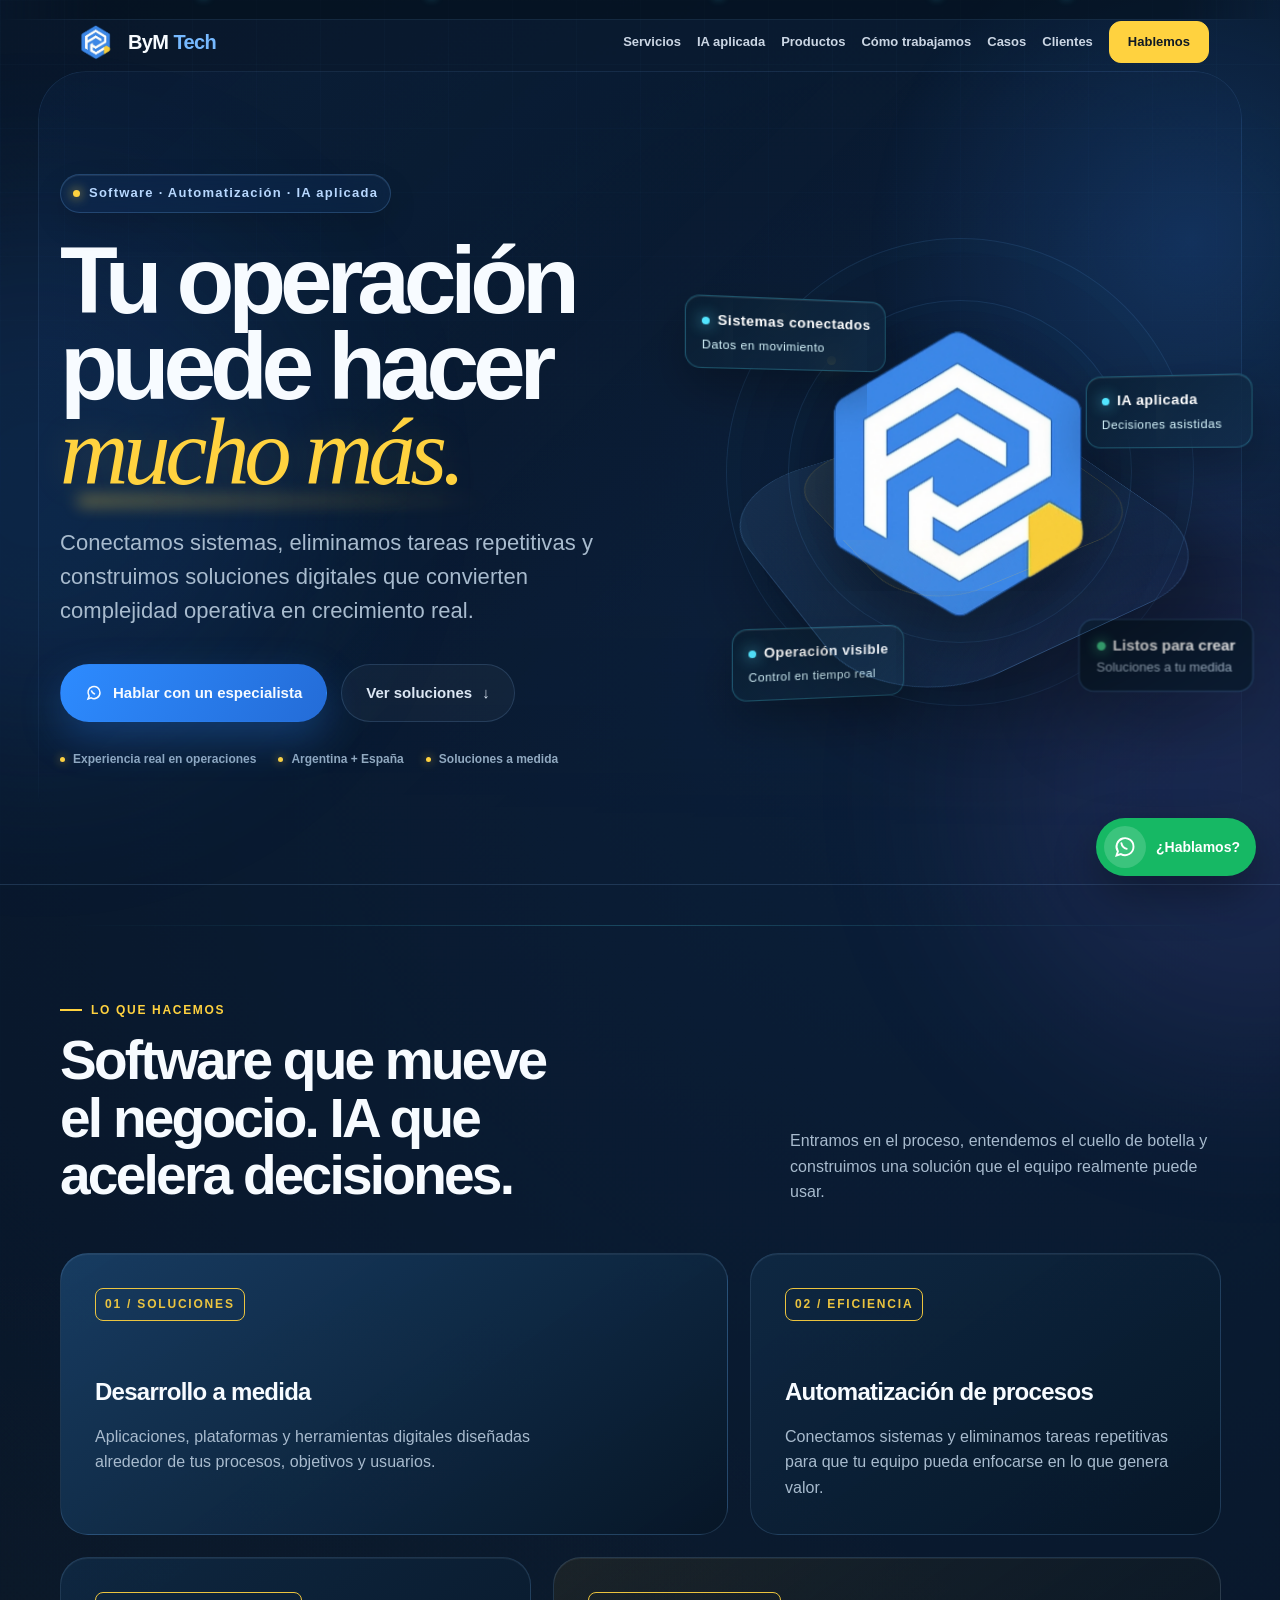
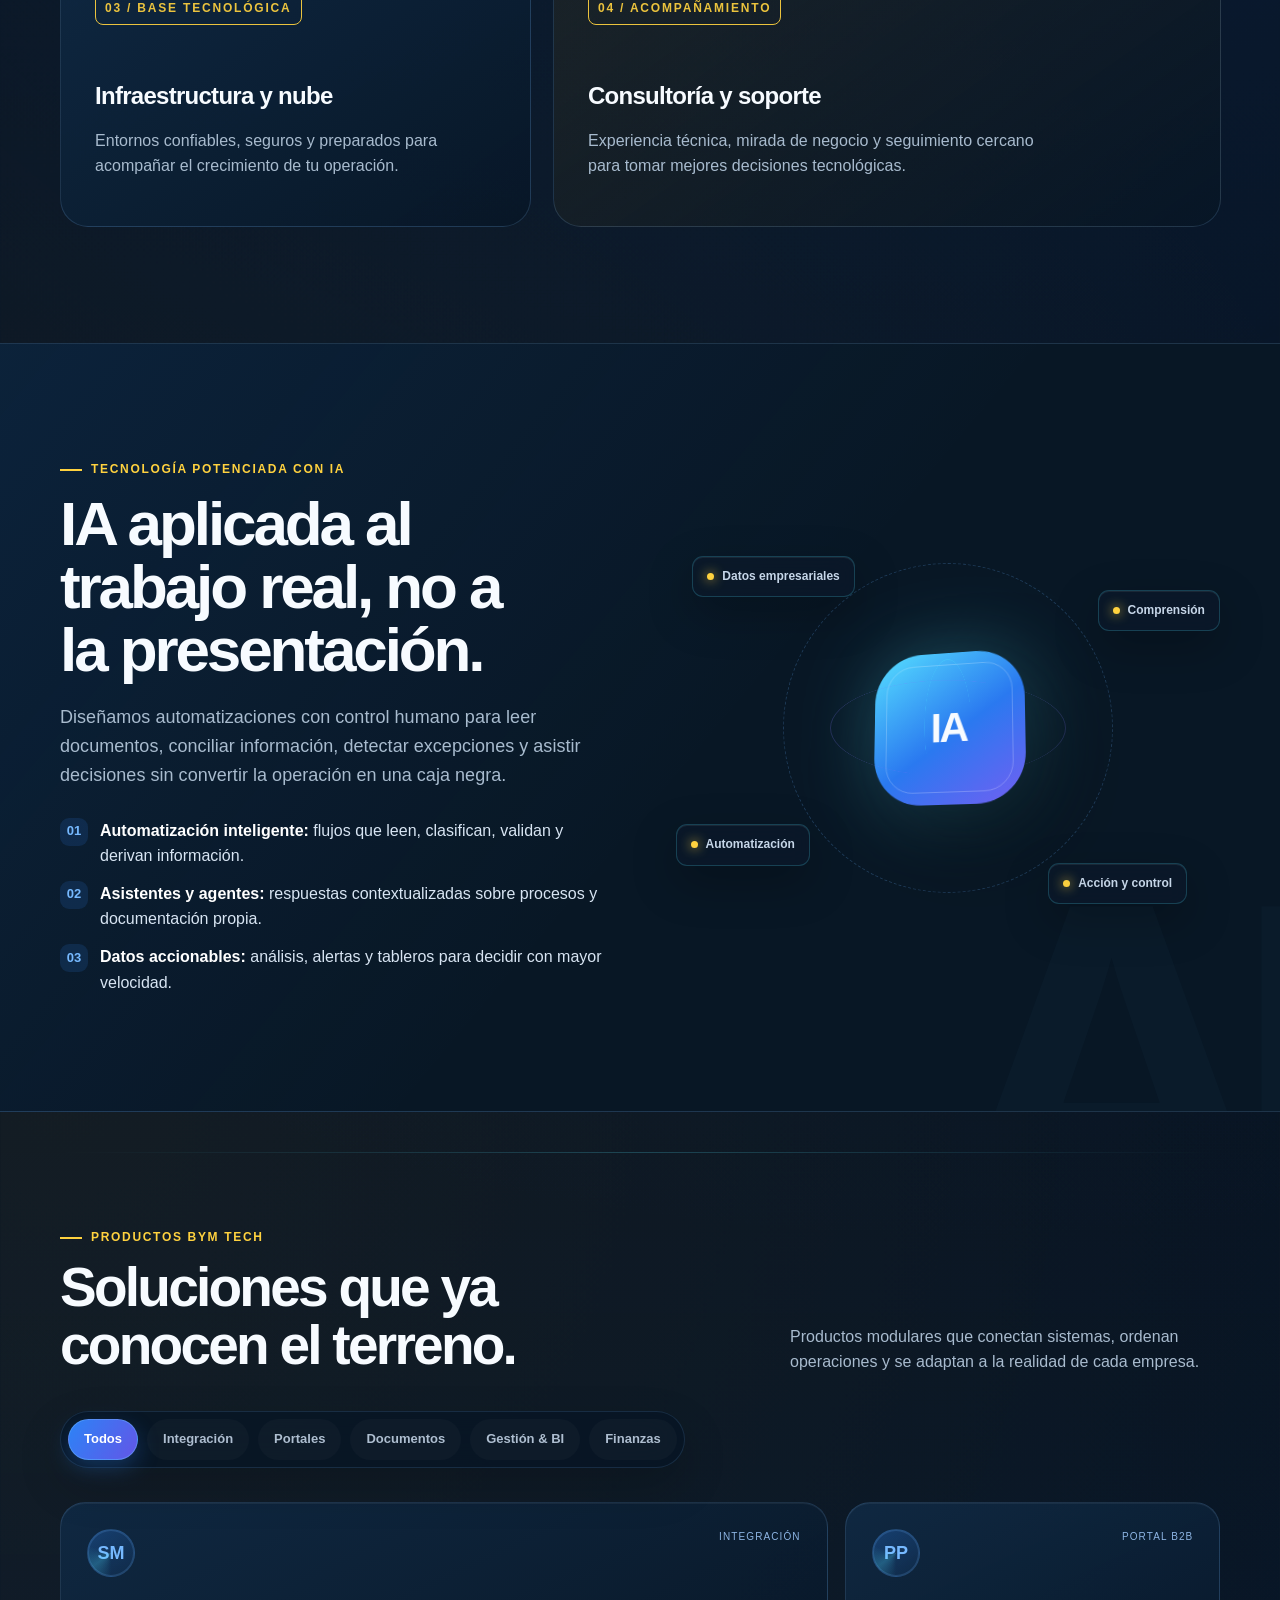
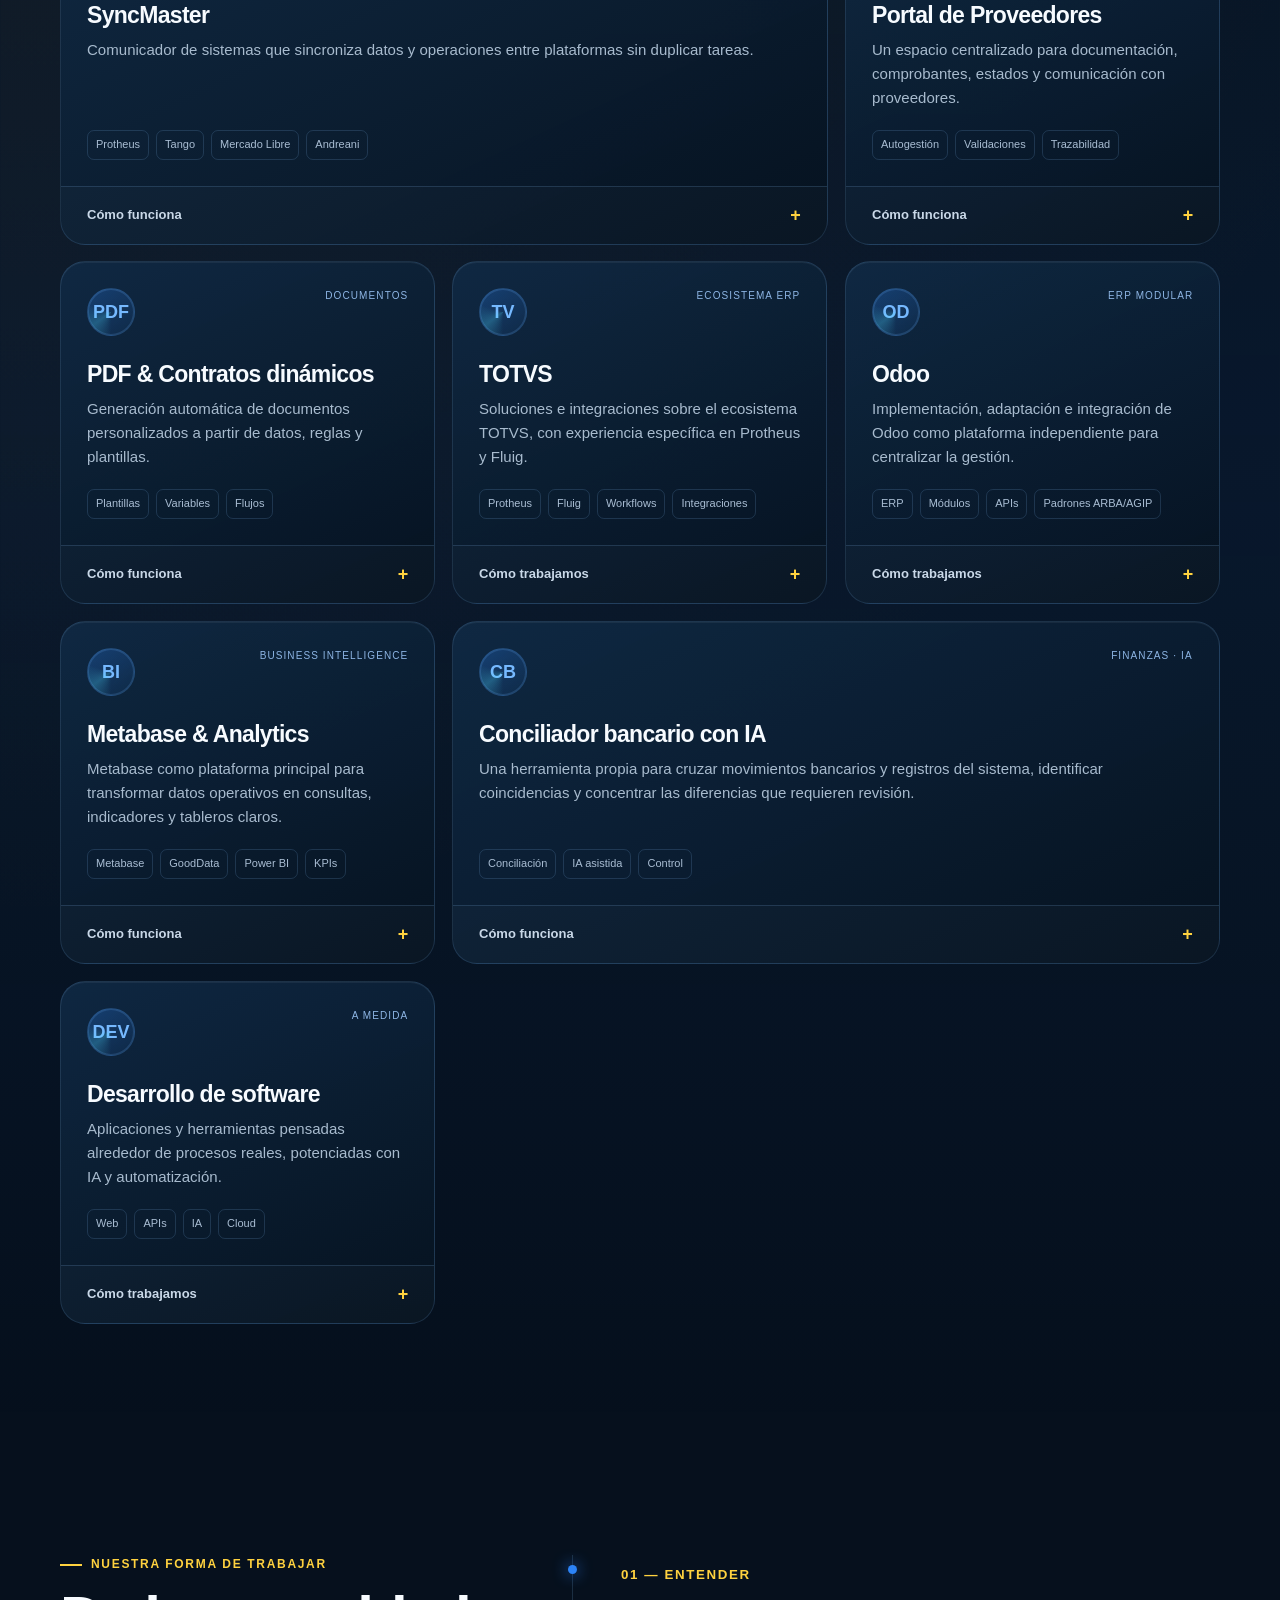
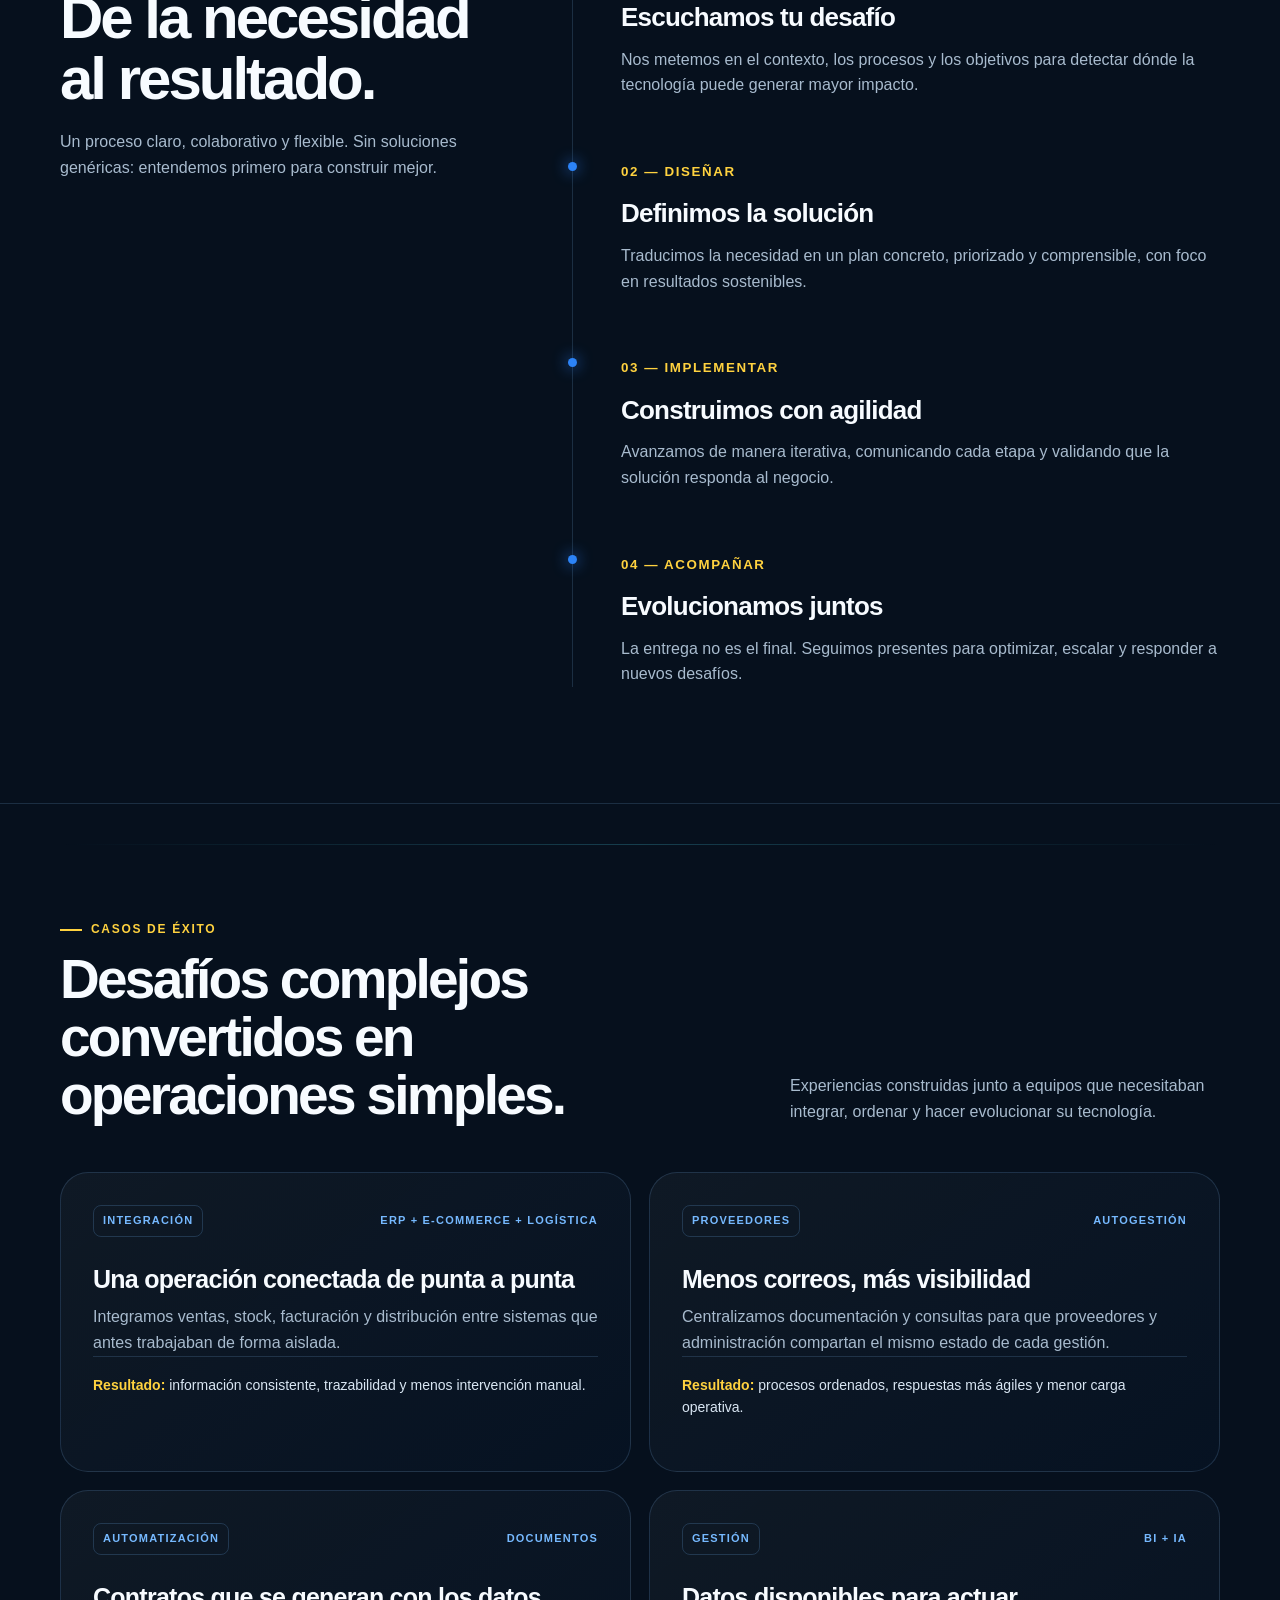
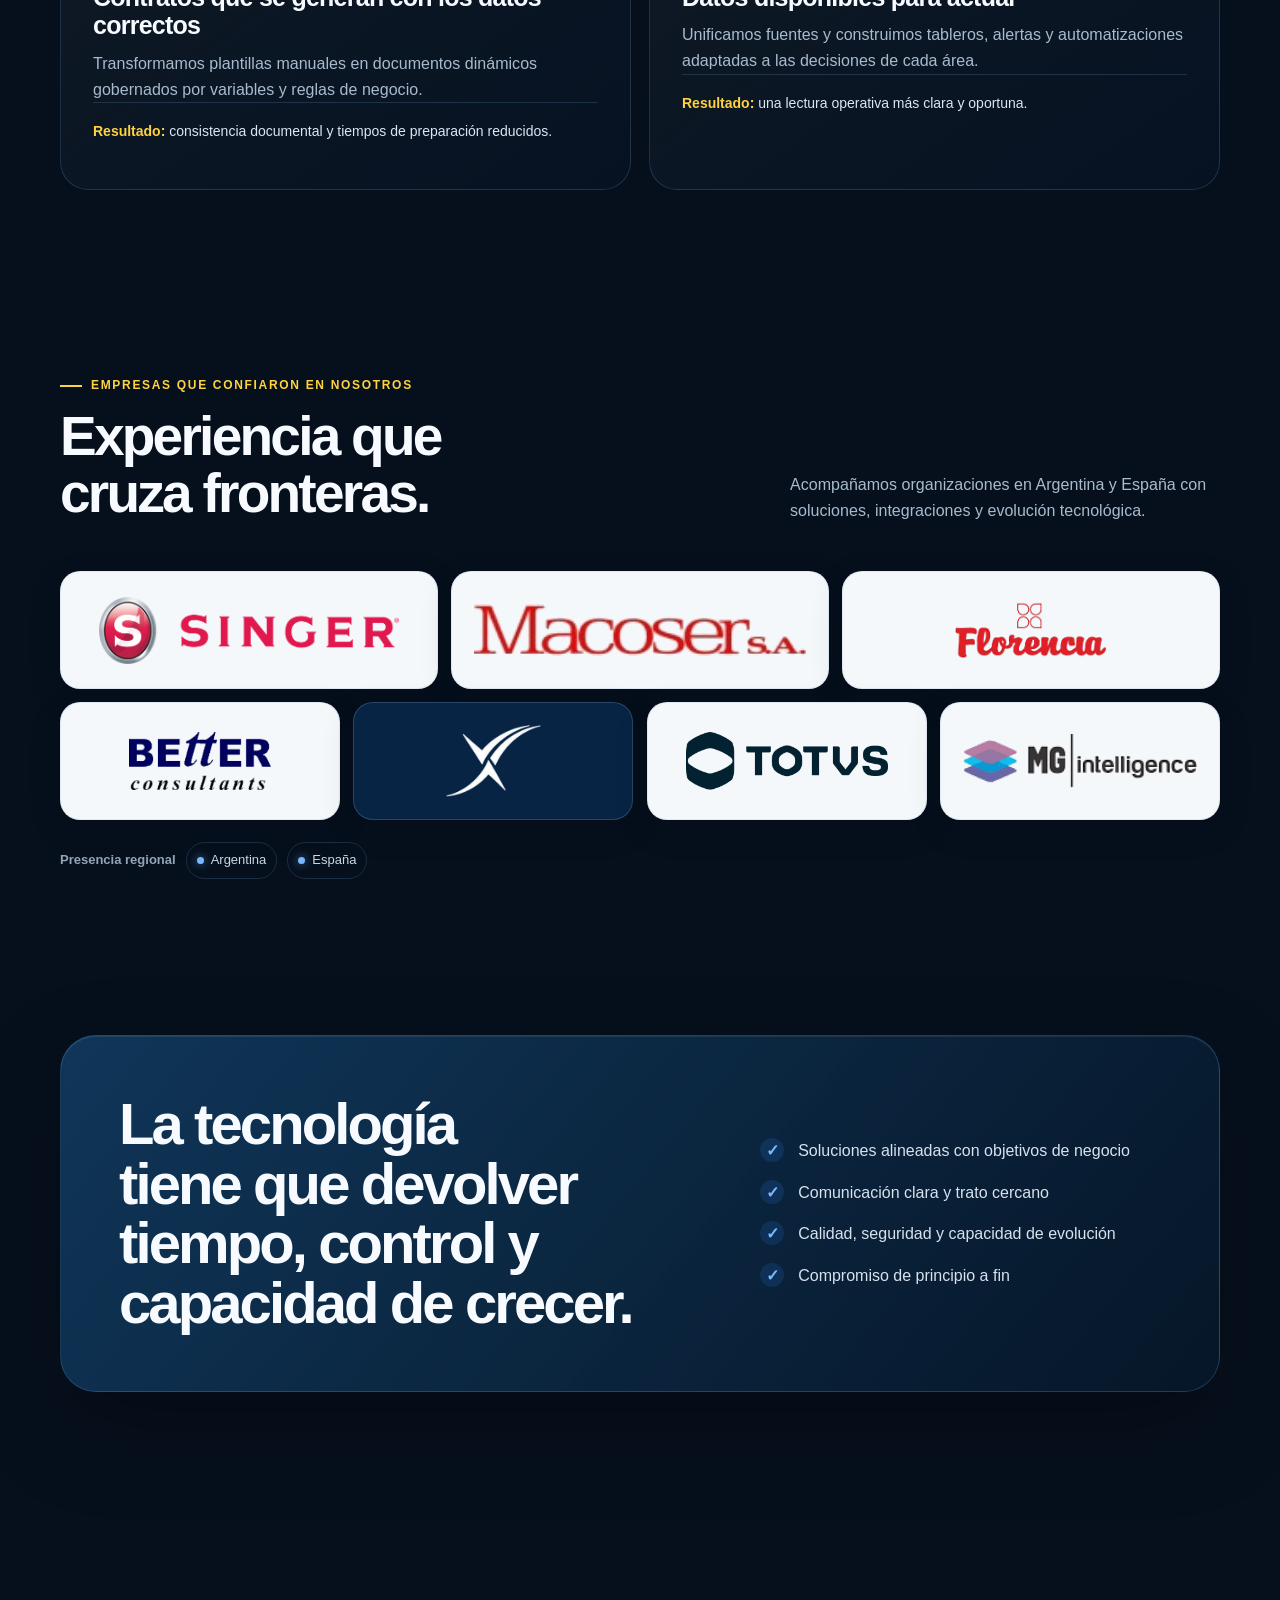
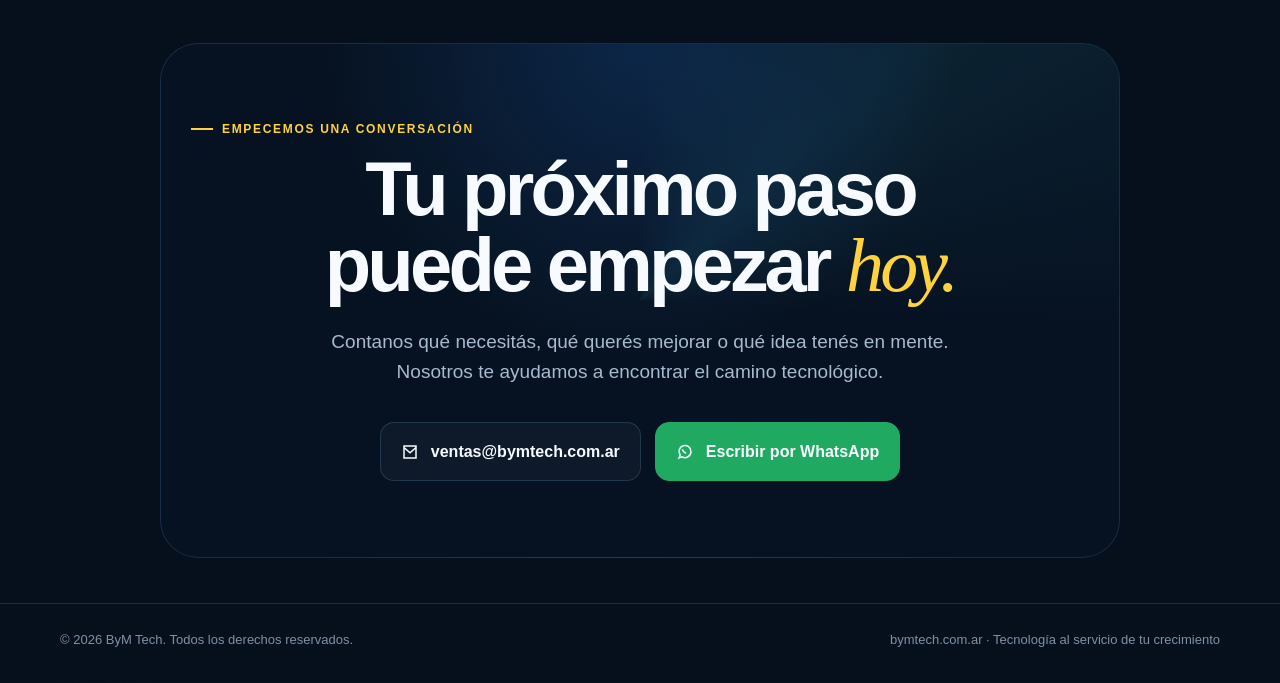
==== commit 74586532: "Redesign site with interactive 3D experience" ====
--- a/index.html
+++ b/index.html
@@ -60,6 +60,28 @@
     @media(prefers-reduced-motion:reduce){.whatsapp-float{animation:none}.card,.product-card,.case-card,.hero-art:before,.hero-art:after,.logo-stage img,.ai-core,.ai-node{transition:none}.card:hover,.product-card:hover,.case-card:hover{transform:none}.click-pulse{display:none}}
   </style>
   <link rel="icon" type="image/png" href="[data-uri]">
+  <style>
+    /* ByM Tech — Interactive Systems / 2026 */
+    :root{--cyan:#52e5ff;--violet:#8a7dff;--glass:rgba(11,29,49,.62);--glass-strong:rgba(10,26,45,.86);--mx:50%;--my:50%}
+    html{scroll-padding-top:90px}.scroll-progress{position:fixed;inset:0 0 auto;z-index:100;height:3px;pointer-events:none;background:linear-gradient(90deg,var(--cyan),var(--blue),var(--violet),var(--yellow));transform:scaleX(0);transform-origin:left;box-shadow:0 0 18px rgba(82,229,255,.55)}
+    .ambient-orb{position:fixed;z-index:-1;width:42vw;aspect-ratio:1;border-radius:50%;filter:blur(100px);pointer-events:none;opacity:.12}.ambient-orb.a{left:-18vw;top:24vh;background:var(--blue)}.ambient-orb.b{right:-19vw;top:58vh;background:var(--violet)}
+    .nav{padding:10px 0}.nav-inner{height:64px;padding:0 10px 0 14px;border:1px solid transparent;border-radius:18px;transition:.3s}.nav.scrolled{background:transparent;border:0;box-shadow:none}.nav.scrolled .nav-inner{background:rgba(6,16,29,.78);border-color:rgba(118,185,255,.16);backdrop-filter:blur(22px) saturate(1.35);box-shadow:0 18px 50px rgba(0,0,0,.24)}.nav-links{gap:16px;font-size:13px}.nav-links a{position:relative}.nav-links a:not(.nav-cta):after{content:"";position:absolute;left:0;right:0;bottom:-8px;height:2px;background:linear-gradient(90deg,var(--cyan),var(--blue));transform:scaleX(0);transition:.25s}.nav-links a:hover:after,.nav-links a:focus-visible:after{transform:scaleX(1)}.menu-toggle{display:none;width:44px;height:44px;border:1px solid var(--line);border-radius:14px;background:rgba(255,255,255,.045);color:white;cursor:pointer}.menu-toggle span,.menu-toggle:before,.menu-toggle:after{content:"";display:block;width:20px;height:2px;margin:5px auto;background:currentColor;border-radius:99px;transition:.3s}
+    .hero{isolation:isolate}.hero:after{content:"";position:absolute;inset:6% 3% 5%;z-index:-2;border-radius:48px;border:1px solid rgba(118,185,255,.1);background:linear-gradient(135deg,rgba(44,131,246,.055),transparent 42%,rgba(138,125,255,.045));mask-image:linear-gradient(to bottom,black 65%,transparent)}.hero-grid>div:first-child{position:relative;z-index:3}.hero .eyebrow{backdrop-filter:blur(12px);box-shadow:inset 0 1px rgba(255,255,255,.08),0 12px 30px rgba(0,0,0,.12)}.hero h1{text-wrap:balance}.hero h1 span{position:relative;text-shadow:0 0 38px rgba(255,210,63,.15)}.hero h1 span:after{content:"";position:absolute;left:3%;right:0;bottom:-9px;height:8px;background:linear-gradient(90deg,var(--yellow),transparent 72%);filter:blur(8px);opacity:.55}.hero-art{min-height:520px}.hero-art .orbit{background:radial-gradient(circle at 50% 50%,transparent 66%,rgba(82,229,255,.025) 67%)}
+    .holo-panel{position:absolute;z-index:6;min-width:150px;padding:12px 14px;border:1px solid rgba(82,229,255,.25);border-radius:14px;background:linear-gradient(135deg,rgba(9,30,50,.86),rgba(18,48,76,.55));backdrop-filter:blur(15px);box-shadow:inset 0 1px rgba(255,255,255,.08),0 20px 45px rgba(0,0,0,.28);color:#d9f8ff;font-size:11px;letter-spacing:.04em;transform-style:preserve-3d;transition:.45s}.holo-panel b{display:block;margin-bottom:3px;color:white;font-size:13px}.holo-panel i{display:inline-block;width:7px;height:7px;margin-right:7px;border-radius:50%;background:var(--cyan);box-shadow:0 0 14px var(--cyan)}.holo-panel.p1{left:-2%;top:19%;transform:rotateY(14deg) translateZ(70px)}.holo-panel.p2{right:-5%;top:33%;transform:rotateY(-14deg) translateZ(85px)}.holo-panel.p3{left:7%;bottom:9%;transform:rotateY(11deg) translateZ(65px)}.hero-art:hover .p1{transform:rotateY(7deg) translate3d(-8px,-8px,100px)}.hero-art:hover .p2{transform:rotateY(-7deg) translate3d(9px,-5px,110px)}.hero-art:hover .p3{transform:rotateY(4deg) translate3d(-5px,8px,92px)}
+    .tech-rail{position:relative;z-index:5;margin-top:-30px;border-block:1px solid rgba(118,185,255,.13);background:rgba(5,16,28,.58);overflow:hidden;mask-image:linear-gradient(90deg,transparent,black 8%,black 92%,transparent)}.tech-rail-track{display:flex;width:max-content;gap:48px;padding:15px 0;color:#8fa8c0;font-size:11px;font-weight:800;letter-spacing:.18em;text-transform:uppercase;animation:railMove 30s linear infinite}.tech-rail-track span{display:flex;align-items:center;gap:48px}.tech-rail-track span:after{content:"";width:5px;height:5px;border-radius:50%;background:var(--cyan);box-shadow:0 0 10px var(--cyan)}
+    section{position:relative}.section-head h2,.sticky h2,.ai-copy h2,.proof-box h2,.contact h2{text-wrap:balance}.services:before,.products:before,.cases:before{content:"";position:absolute;left:50%;top:40px;width:min(1160px,calc(100% - 40px));height:1px;transform:translateX(-50%);background:linear-gradient(90deg,transparent,rgba(82,229,255,.22),transparent)}
+    .card,.product-card,.case-card,.client-logo,.proof-box{--rx:0deg;--ry:0deg;--shine-x:50%;--shine-y:50%;transform-style:preserve-3d;will-change:transform}.tilt-card{transition:transform .22s ease,border-color .3s,box-shadow .3s}.tilt-card:after{background:radial-gradient(circle at var(--shine-x) var(--shine-y),rgba(82,229,255,.16),transparent 34%);opacity:0;transition:opacity .3s;filter:none;width:auto;height:auto;inset:0;border-radius:inherit}.tilt-card:hover:after{opacity:1}.tilt-card:hover{transform:perspective(900px) rotateX(var(--rx)) rotateY(var(--ry)) translateY(-7px);box-shadow:0 30px 80px rgba(0,0,0,.28),0 0 0 1px rgba(82,229,255,.1)}.card>*:not(.click-pulse),.product-card>*:not(.click-pulse),.case-card>*:not(.click-pulse){position:relative;z-index:2;transform:translateZ(18px)}
+    .cards{gap:22px}.card{background:linear-gradient(145deg,rgba(16,44,72,.76),rgba(7,22,38,.82));box-shadow:inset 0 1px rgba(255,255,255,.06)}.card:nth-child(1){background:linear-gradient(145deg,rgba(28,72,115,.75),rgba(7,22,38,.86))}.card:nth-child(4){background:linear-gradient(145deg,rgba(80,66,27,.23),rgba(7,22,38,.88))}.num{display:inline-flex;padding:6px 9px;border:1px solid currentColor;border-radius:8px;opacity:.92}
+    .ai-section{overflow:hidden}.ai-section:after{content:"AI";position:absolute;right:-2vw;bottom:-16vw;color:rgba(118,185,255,.025);font:800 min(38vw,520px)/1 var(--font-display);letter-spacing:-.12em;pointer-events:none}.ai-engine{transform-style:preserve-3d}.ai-ring:before,.ai-ring:after{content:"";position:absolute;inset:14%;border:1px solid rgba(138,125,255,.22);border-radius:50%;transform:rotateX(66deg)}.ai-ring:after{inset:29%;border-color:rgba(82,229,255,.26);transform:rotateY(70deg)}.ai-core{background:linear-gradient(145deg,#56dfff,#2a79f0 54%,#725ff2);box-shadow:25px 35px 90px rgba(0,0,0,.4),0 0 80px rgba(82,229,255,.3)}.ai-node{border-color:rgba(82,229,255,.2);box-shadow:inset 0 1px rgba(255,255,255,.07),0 16px 45px rgba(0,0,0,.26)}
+    .filter-bar{position:sticky;top:90px;z-index:10;width:max-content;max-width:100%;padding:7px;border:1px solid rgba(118,185,255,.14);border-radius:999px;background:rgba(7,21,37,.78);backdrop-filter:blur(18px);box-shadow:0 18px 45px rgba(0,0,0,.18)}.filter-btn{border-color:transparent}.filter-btn.active{background:linear-gradient(120deg,var(--blue),#6356e7);box-shadow:0 8px 22px rgba(44,131,246,.28)}.product-card{background:linear-gradient(155deg,rgba(16,42,69,.9),rgba(6,18,31,.94));box-shadow:inset 0 1px rgba(255,255,255,.055)}.product-mark{position:relative;overflow:hidden}.product-mark:after{content:"";position:absolute;inset:-30%;background:conic-gradient(from 180deg,transparent,var(--cyan),transparent 30%);animation:markSpin 5s linear infinite;opacity:.24}.product-mark{isolation:isolate}.product-mark::first-letter{position:relative;z-index:2}.product-card.open{border-color:rgba(82,229,255,.35);box-shadow:0 24px 65px rgba(0,0,0,.26),inset 0 0 45px rgba(44,131,246,.045)}
+    .case-card{min-height:300px}.case-meta{align-items:center}.case-meta span:first-child{padding:6px 9px;border:1px solid rgba(118,185,255,.2);border-radius:8px}.case-result{margin-top:auto}.client-logo{position:relative;overflow:hidden;box-shadow:0 10px 35px rgba(0,0,0,.12)}.client-logo:after{content:"";position:absolute;inset:0;background:linear-gradient(115deg,transparent 20%,rgba(255,255,255,.7) 45%,transparent 70%);transform:translateX(-120%);transition:.75s}.client-logo:hover:after{transform:translateX(120%)}.client-logo img{position:relative;z-index:2}.proof-box{background:linear-gradient(130deg,rgba(17,57,94,.92),rgba(6,23,40,.96));box-shadow:inset 0 1px rgba(255,255,255,.08),0 35px 90px rgba(0,0,0,.28)}
+    .contact-inner{position:relative;padding:76px 30px;border:1px solid rgba(118,185,255,.16);border-radius:38px;background:radial-gradient(circle at 50% 0,rgba(44,131,246,.18),transparent 45%),rgba(8,24,41,.45);overflow:hidden}.contact-inner:before{content:"";position:absolute;inset:-40%;background:conic-gradient(from 0deg,transparent,rgba(82,229,255,.08),transparent 26%);animation:contactSpin 18s linear infinite}.contact-inner>*{position:relative;z-index:2}.whatsapp-float{backdrop-filter:blur(14px)}
+    @keyframes railMove{to{transform:translateX(-50%)}}@keyframes markSpin{to{transform:rotate(360deg)}}@keyframes contactSpin{to{transform:rotate(360deg)}}
+    @media(max-width:1080px){.nav-links{gap:11px;font-size:12px}.nav-cta{padding-inline:14px}}
+    @media(max-width:980px){.menu-toggle{display:block;position:relative;z-index:24}.nav-links{position:fixed;left:20px;right:20px;top:88px;display:flex!important;flex-direction:column;align-items:stretch;gap:4px;padding:14px;border:1px solid rgba(118,185,255,.19);border-radius:22px;background:rgba(6,18,31,.96);backdrop-filter:blur(24px);box-shadow:0 30px 80px rgba(0,0,0,.42);opacity:0;visibility:hidden;transform:translateY(-12px) scale(.98);transition:.28s}.nav-open .nav-links{opacity:1;visibility:visible;transform:none}.nav-links a,.nav-links a:not(.nav-cta){display:block;padding:13px 14px;border-radius:12px;font-size:15px}.nav-links a:hover{background:rgba(44,131,246,.1)}.nav-links a:after{display:none}.nav-cta{text-align:center;margin-top:5px}.nav-open .menu-toggle span{opacity:0}.nav-open .menu-toggle:before{transform:translateY(7px) rotate(45deg)}.nav-open .menu-toggle:after{transform:translateY(-7px) rotate(-45deg)}body.nav-open{overflow:hidden}.holo-panel{transform:scale(.9)!important}.holo-panel.p1{left:2%}.holo-panel.p2{right:0}}
+    @media(max-width:650px){html{scroll-padding-top:78px}.nav{padding:7px 0}.nav-inner{height:58px;border-radius:15px}.nav-links{top:76px;left:12px;right:12px}.hero{min-height:auto;padding-top:118px}.hero:after{inset:5% 8px 4%;border-radius:28px}.hero-art{min-height:410px;margin-top:24px}.hero-art:before{inset:16%}.hero-art:after{inset:29%}.logo-stage{width:58%}.orbit.one{inset:8%}.holo-panel{min-width:118px;padding:9px 10px;font-size:9px}.holo-panel b{font-size:11px}.holo-panel.p1{top:13%;left:0}.holo-panel.p2{top:42%;right:-2%}.holo-panel.p3{left:4%;bottom:6%}.status{display:none}.tech-rail{margin-top:8px}.tech-rail-track{gap:30px;padding:12px 0;font-size:9px}.tech-rail-track span{gap:30px}.filter-bar{top:74px;overflow-x:auto;width:calc(100vw - 26px);max-width:none;border-radius:16px;scrollbar-width:none}.filter-bar::-webkit-scrollbar{display:none}.tilt-card:hover{transform:none}.card>*:not(.click-pulse),.product-card>*:not(.click-pulse),.case-card>*:not(.click-pulse){transform:none}.contact-inner{padding:55px 20px;border-radius:28px}.contact-links{align-items:stretch}.contact-link{justify-content:center;width:100%}.presence-line{font-size:12px}}
+    @media(prefers-reduced-motion:reduce){.tech-rail-track,.product-mark:after,.contact-inner:before{animation:none}.tilt-card{transition:none}.tilt-card:hover{transform:none}.holo-panel{transition:none}}
+  </style>
 </head>
 <body>
   <nav class="nav" aria-label="Navegación principal"><div class="wrap nav-inner"><a class="brand" href="#inicio" aria-label="ByM Tech, inicio"><img src="[data-uri]" alt=""><div>ByM <span>Tech</span></div></a><div class="nav-links"><a href="#servicios">Servicios</a><a href="#ia">IA aplicada</a><a href="#productos">Productos</a><a href="#metodo">Cómo trabajamos</a><a href="#casos">Casos</a><a href="#clientes">Clientes</a><a class="nav-cta" href="#contacto">Hablemos</a></div></div></nav>
@@ -142,6 +164,28 @@
     const activateAI=()=>{aiCore.classList.toggle('is-active');setTimeout(()=>aiCore.classList.remove('is-active'),1100)};
     aiCore.addEventListener('click',activateAI);aiCore.addEventListener('keydown',event=>{if(event.key==='Enter'||event.key===' '){event.preventDefault();activateAI()}});
     document.querySelectorAll('.btn,.contact-link,.whatsapp-float').forEach(control=>control.addEventListener('pointerdown',event=>{const box=control.getBoundingClientRect();const pulse=document.createElement('span');pulse.className='click-pulse';pulse.style.left=`${event.clientX-box.left}px`;pulse.style.top=`${event.clientY-box.top}px`;control.appendChild(pulse);pulse.addEventListener('animationend',()=>pulse.remove())}));
+    document.body.insertAdjacentHTML('afterbegin','<div class="scroll-progress" aria-hidden="true"></div><div class="ambient-orb a" aria-hidden="true"></div><div class="ambient-orb b" aria-hidden="true"></div>');
+    const progress=document.querySelector('.scroll-progress');
+    const updateProgress=()=>{const total=document.documentElement.scrollHeight-innerHeight;progress.style.transform=`scaleX(${total>0?scrollY/total:0})`};
+    addEventListener('scroll',updateProgress,{passive:true});updateProgress();
+    const navInner=document.querySelector('.nav-inner');
+    const navLinks=document.querySelector('.nav-links');
+    navLinks.insertAdjacentHTML('beforebegin','<button class="menu-toggle" type="button" aria-label="Abrir navegación" aria-expanded="false"><span></span></button>');
+    const menuToggle=document.querySelector('.menu-toggle');
+    const closeMenu=()=>{document.body.classList.remove('nav-open');menuToggle.setAttribute('aria-expanded','false');menuToggle.setAttribute('aria-label','Abrir navegación')};
+    menuToggle.addEventListener('click',()=>{const open=document.body.classList.toggle('nav-open');menuToggle.setAttribute('aria-expanded',String(open));menuToggle.setAttribute('aria-label',open?'Cerrar navegación':'Abrir navegación')});
+    navLinks.querySelectorAll('a').forEach(link=>link.addEventListener('click',closeMenu));
+    addEventListener('keydown',event=>{if(event.key==='Escape')closeMenu()});
+    heroArt.insertAdjacentHTML('beforeend','<div class="holo-panel p1"><b><i></i>Sistemas conectados</b>Datos en movimiento</div><div class="holo-panel p2"><b><i></i>IA aplicada</b>Decisiones asistidas</div><div class="holo-panel p3"><b><i></i>Operación visible</b>Control en tiempo real</div>');
+    document.querySelector('.hero').insertAdjacentHTML('afterend','<div class="tech-rail" aria-label="Capacidades tecnológicas"><div class="tech-rail-track"><span>Software a medida</span><span>Automatización</span><span>Inteligencia artificial</span><span>Integraciones</span><span>ERP</span><span>Business Intelligence</span><span>Software a medida</span><span>Automatización</span><span>Inteligencia artificial</span><span>Integraciones</span><span>ERP</span><span>Business Intelligence</span></div></div>');
+    const tiltSelector='.card,.product-card,.case-card,.client-logo,.proof-box';
+    document.querySelectorAll(tiltSelector).forEach(surface=>{
+      surface.classList.add('tilt-card');
+      if(matchMedia('(pointer:fine)').matches&&!reducedMotion.matches){
+        surface.addEventListener('pointermove',event=>{const box=surface.getBoundingClientRect();const x=(event.clientX-box.left)/box.width;const y=(event.clientY-box.top)/box.height;surface.style.setProperty('--rx',`${(0.5-y)*7}deg`);surface.style.setProperty('--ry',`${(x-0.5)*8}deg`);surface.style.setProperty('--shine-x',`${x*100}%`);surface.style.setProperty('--shine-y',`${y*100}%`)});
+        surface.addEventListener('pointerleave',()=>{surface.style.setProperty('--rx','0deg');surface.style.setProperty('--ry','0deg')});
+      }
+    });
     document.getElementById('year').textContent=new Date().getFullYear();
   </script>
 </body>
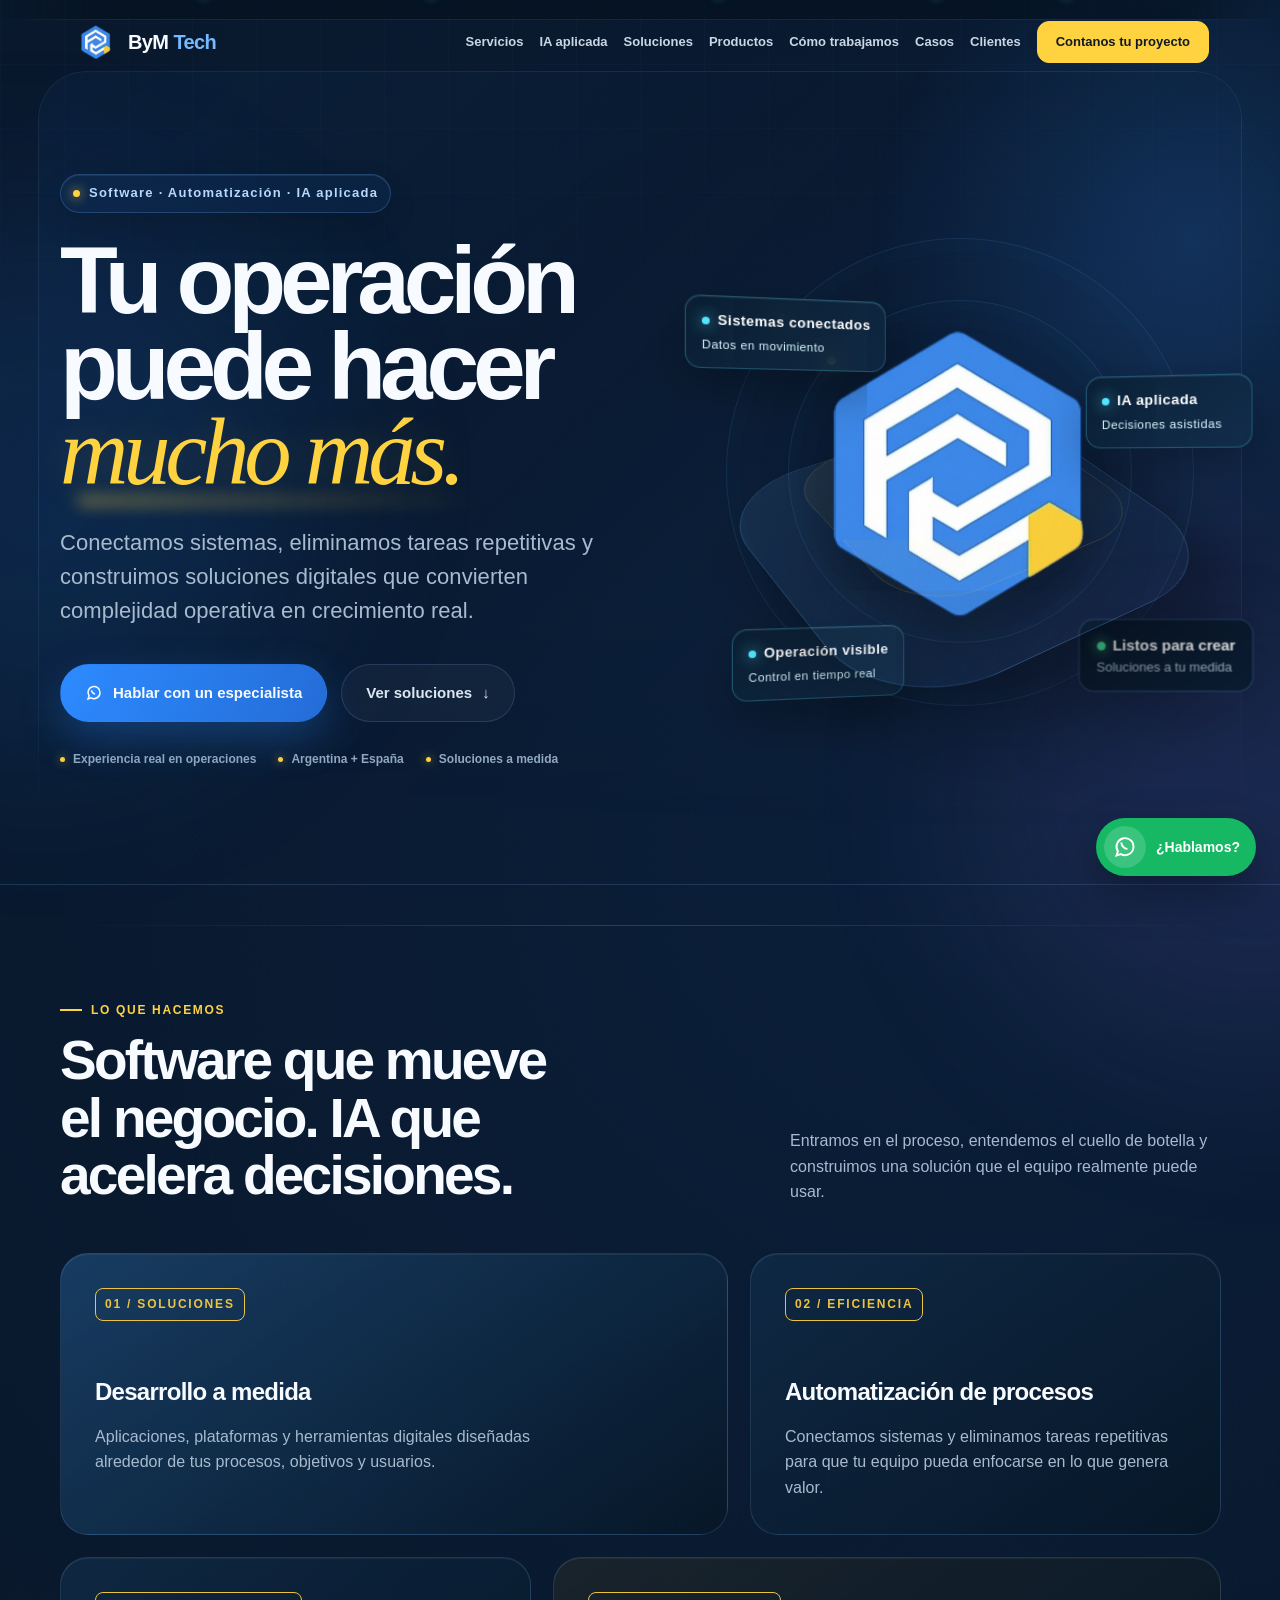
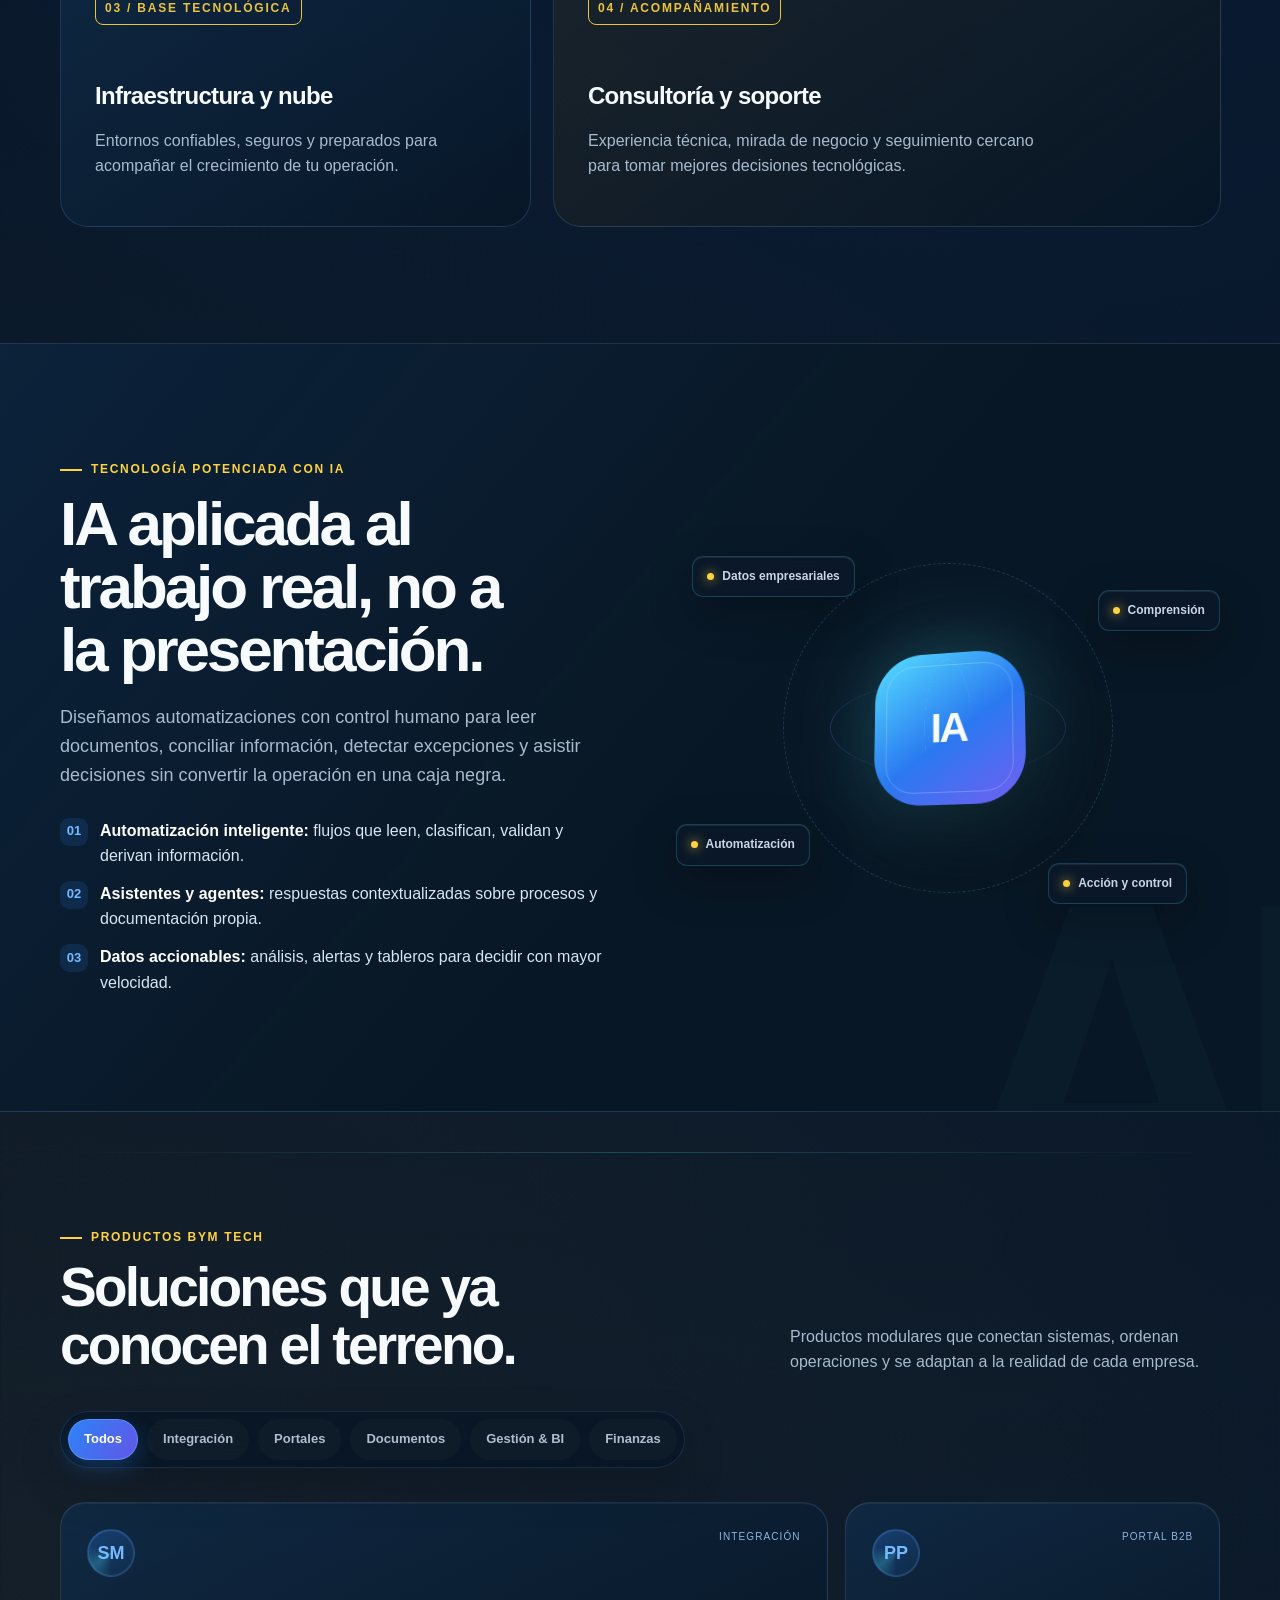
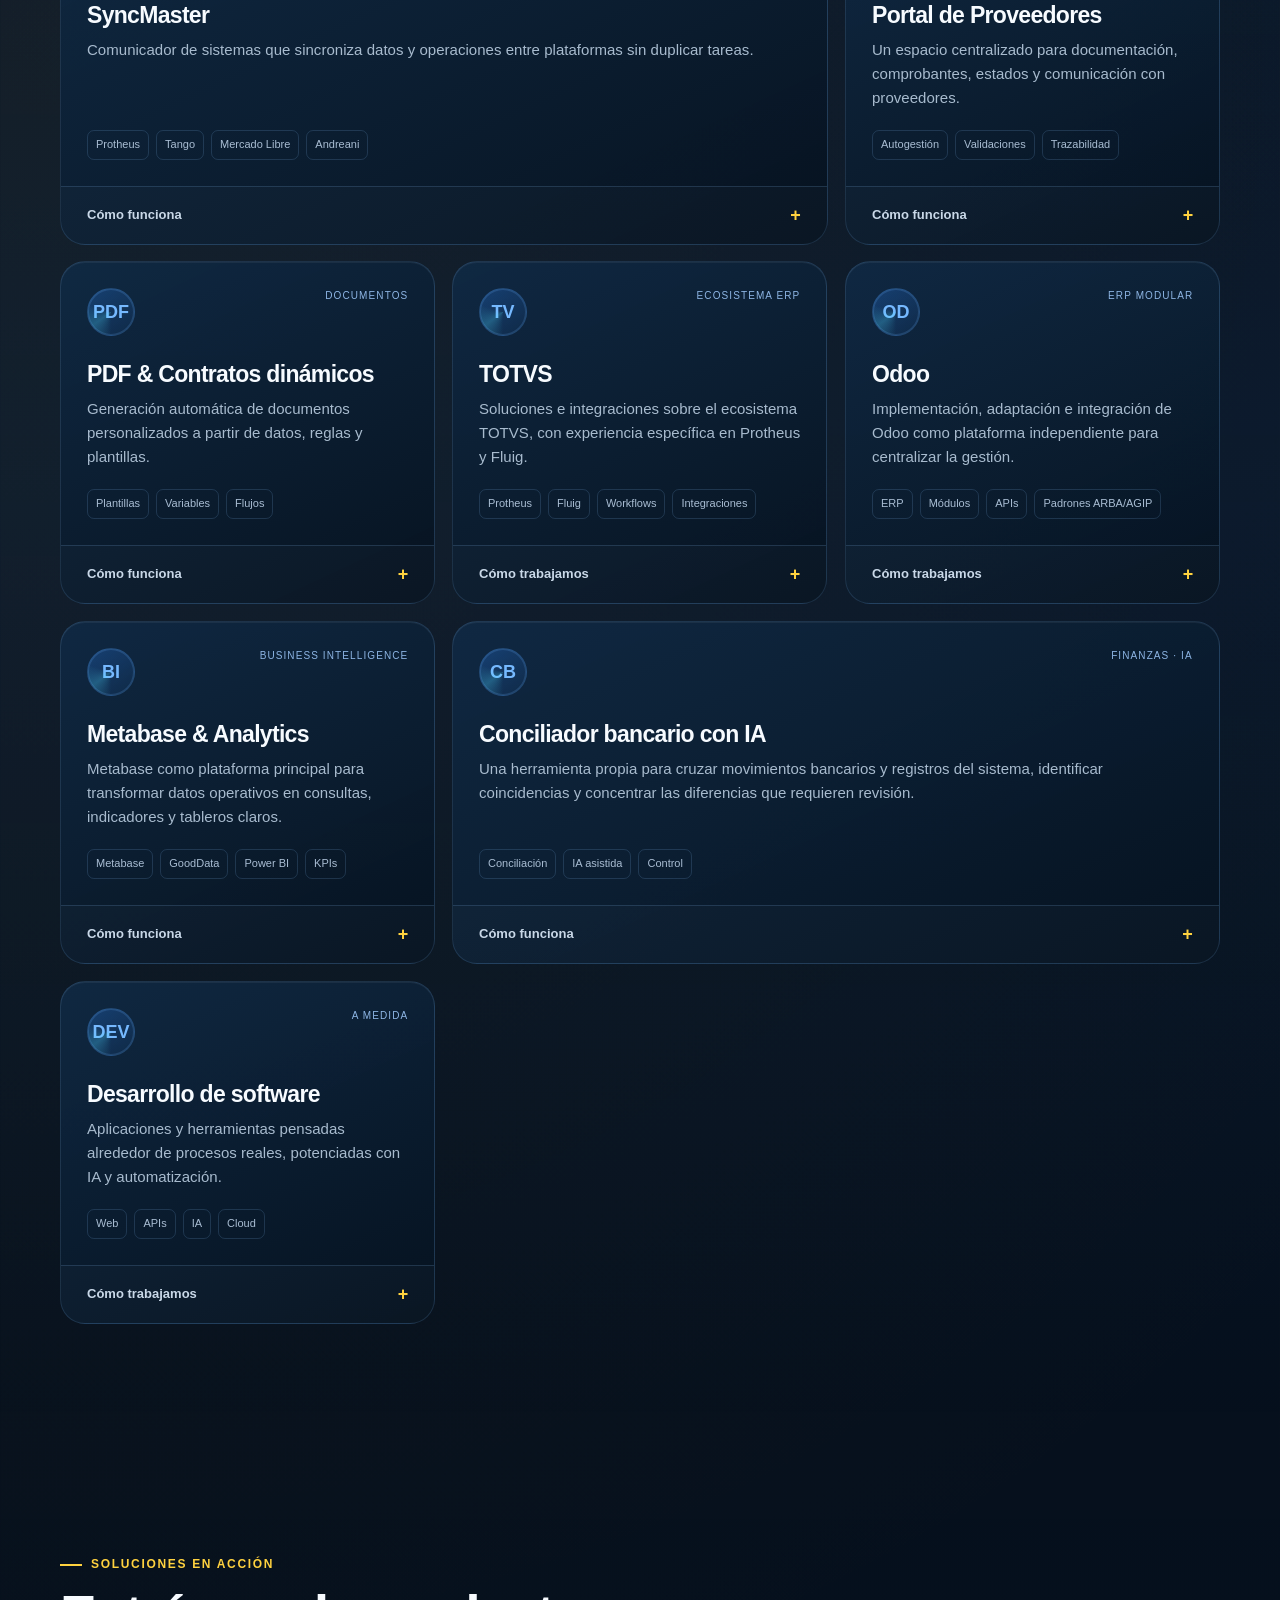
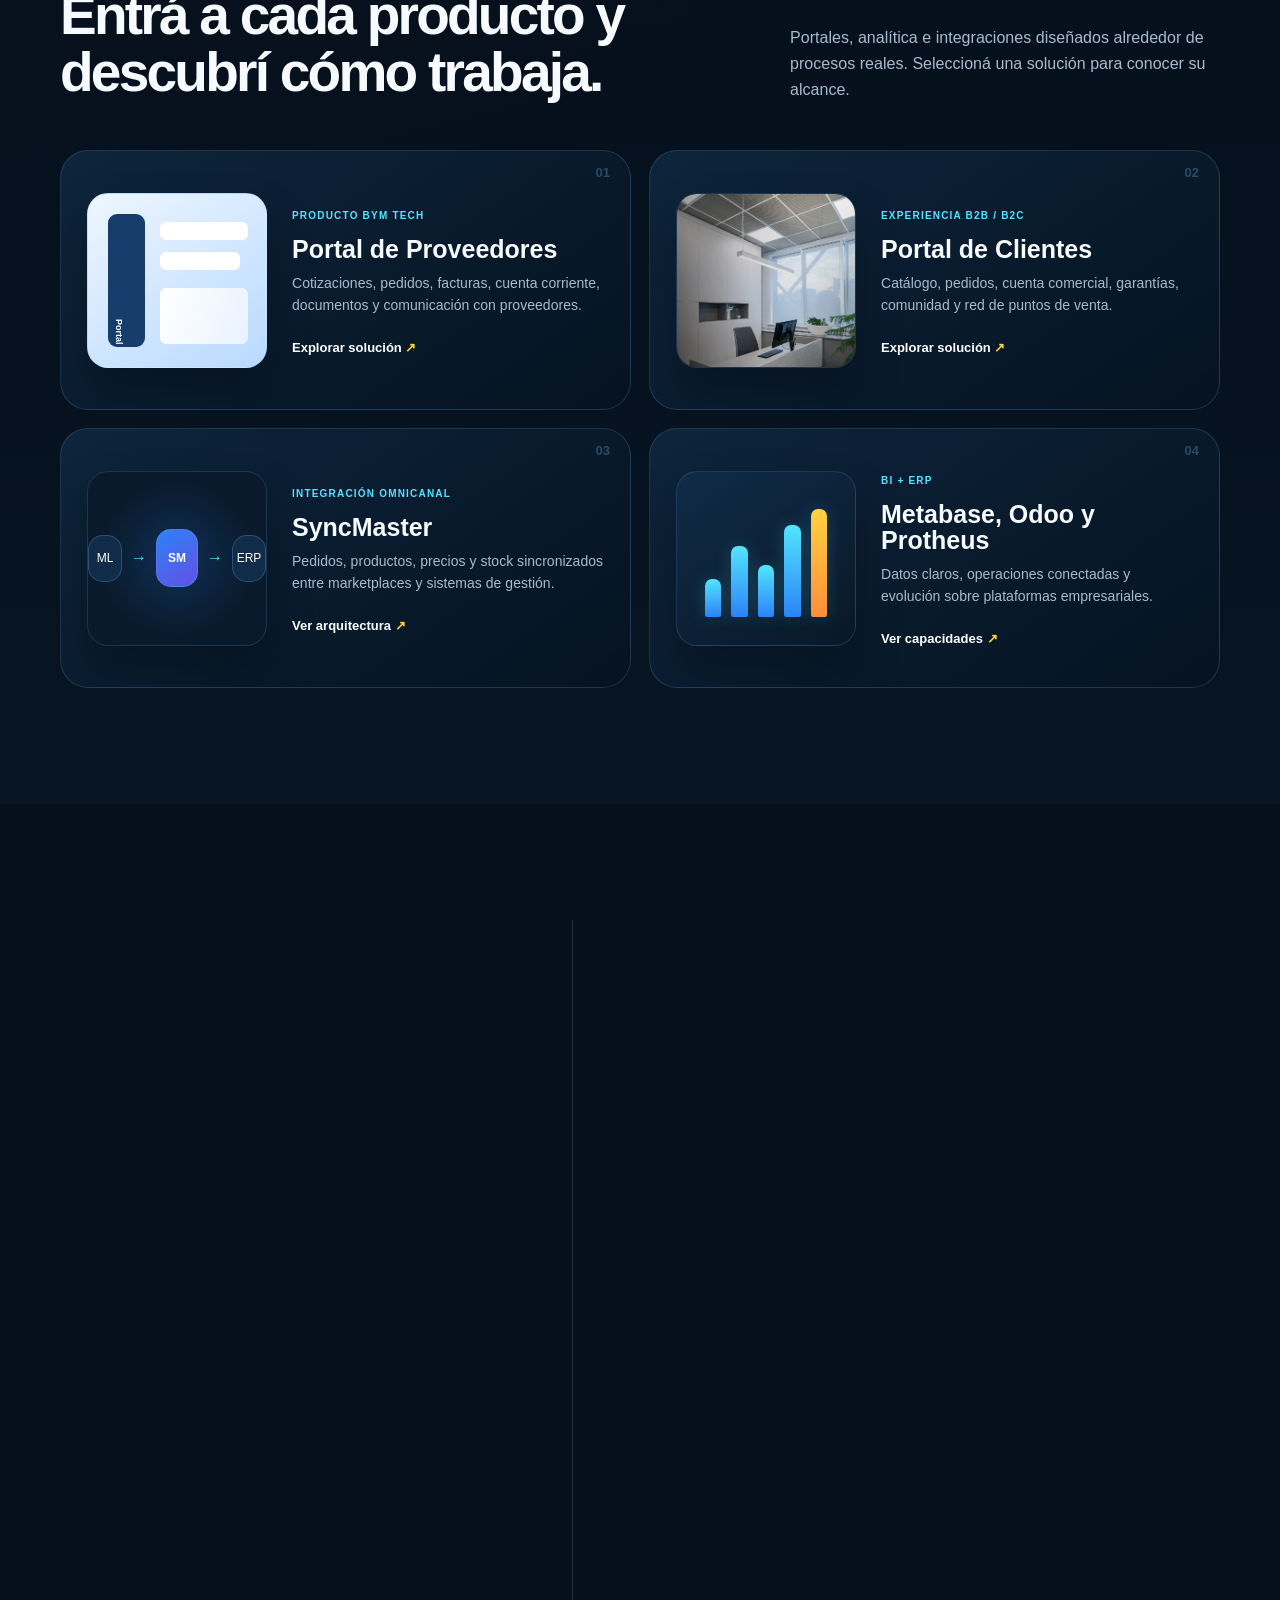
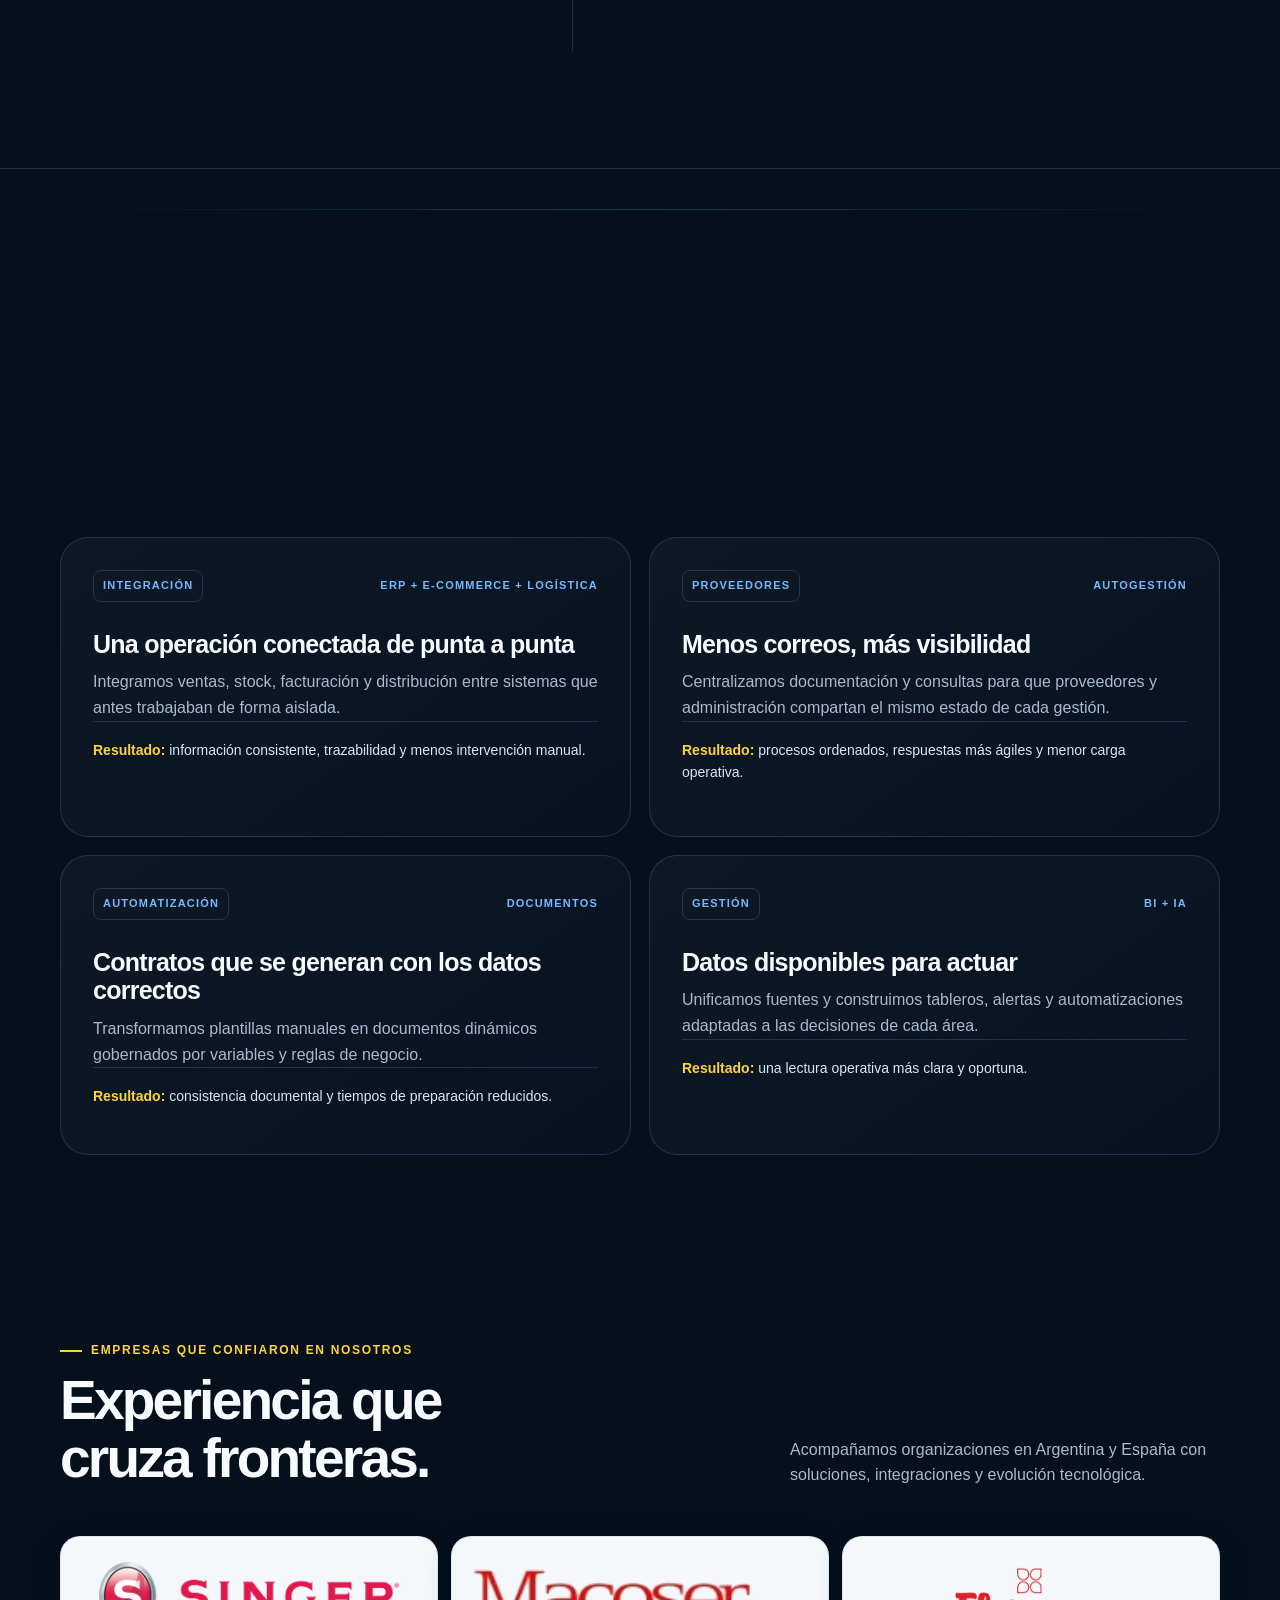
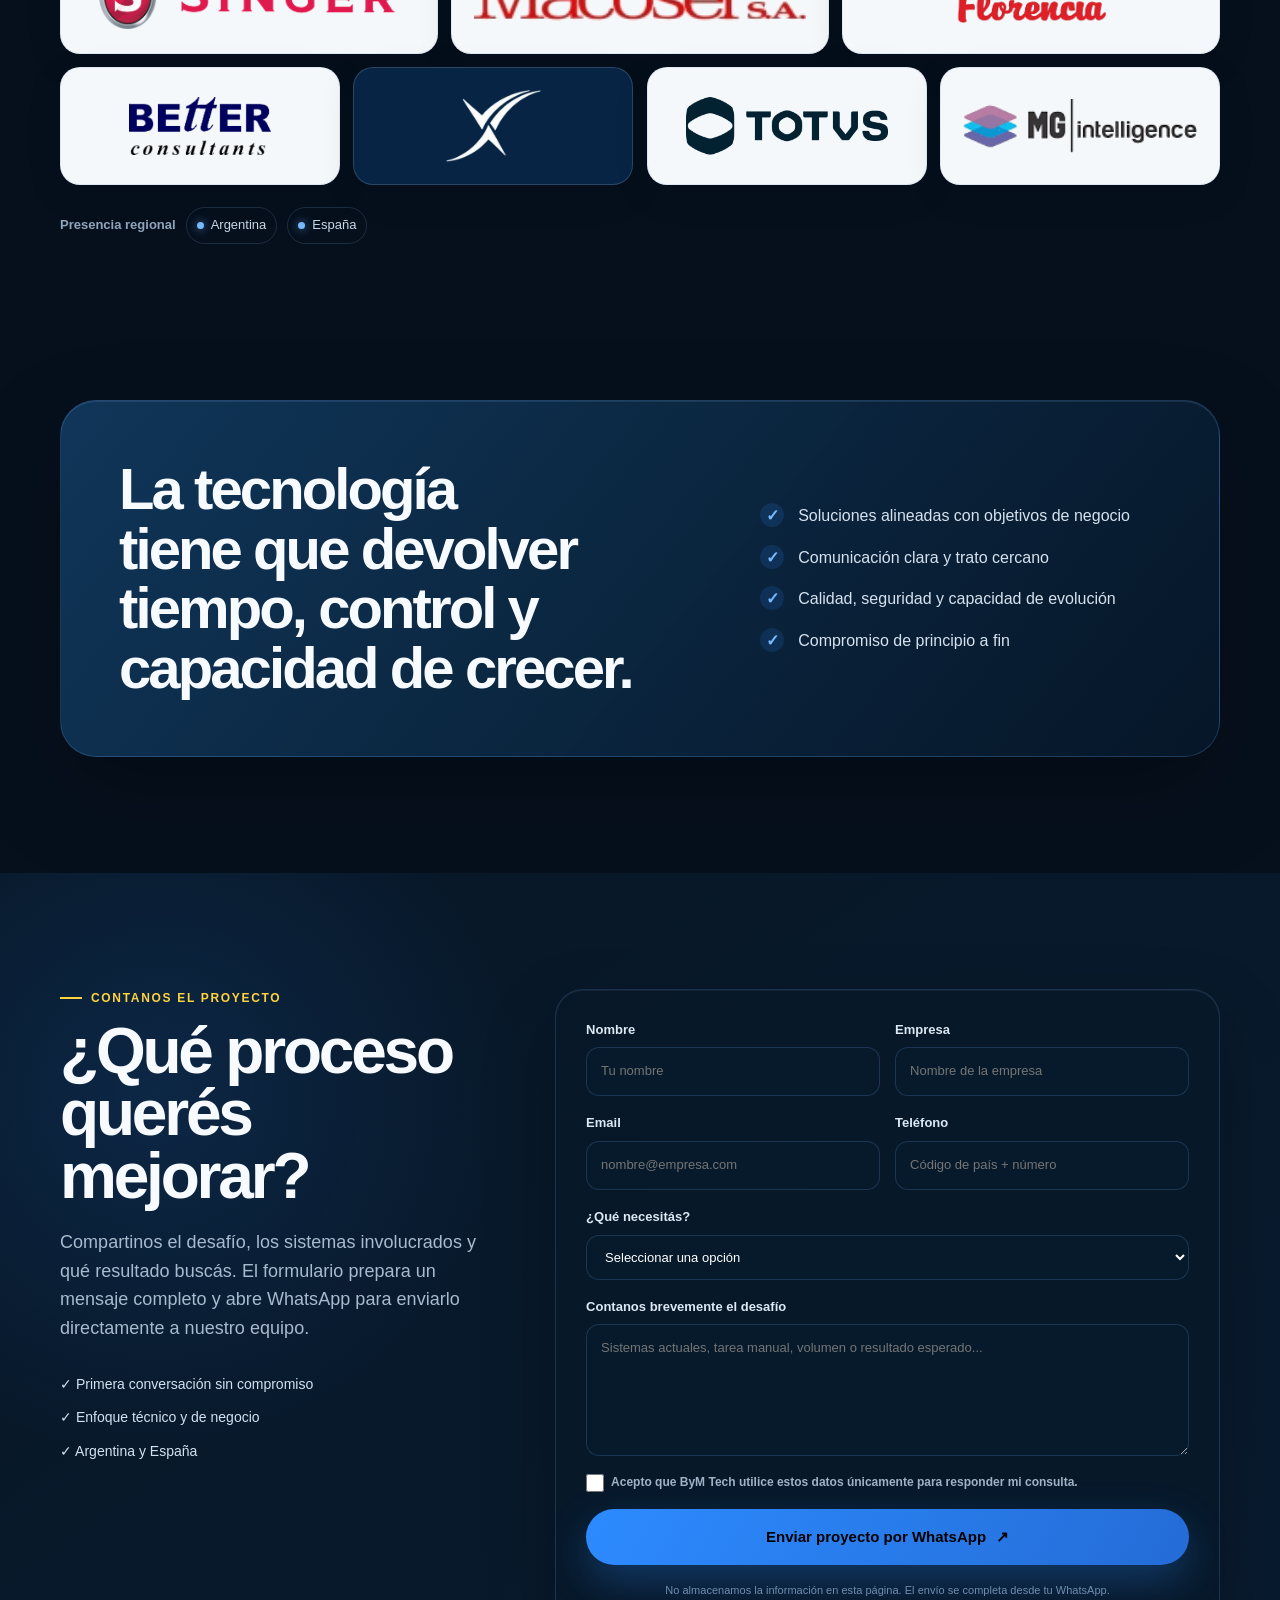
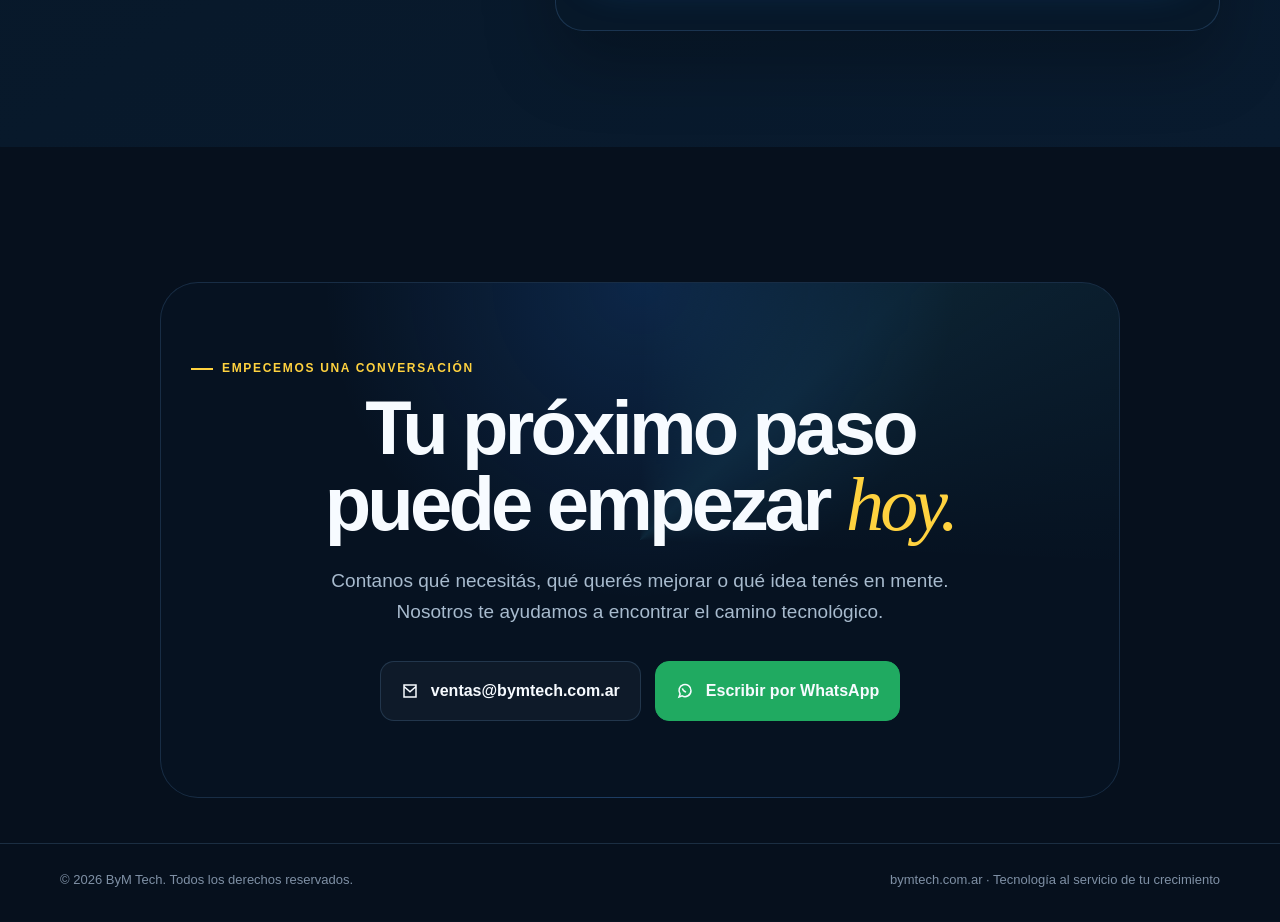
==== commit e9965a09: "Add project form and solution landing pages" ====
--- a/index.html
+++ b/index.html
@@ -82,9 +82,17 @@
     @media(max-width:650px){html{scroll-padding-top:78px}.nav{padding:7px 0}.nav-inner{height:58px;border-radius:15px}.nav-links{top:76px;left:12px;right:12px}.hero{min-height:auto;padding-top:118px}.hero:after{inset:5% 8px 4%;border-radius:28px}.hero-art{min-height:410px;margin-top:24px}.hero-art:before{inset:16%}.hero-art:after{inset:29%}.logo-stage{width:58%}.orbit.one{inset:8%}.holo-panel{min-width:118px;padding:9px 10px;font-size:9px}.holo-panel b{font-size:11px}.holo-panel.p1{top:13%;left:0}.holo-panel.p2{top:42%;right:-2%}.holo-panel.p3{left:4%;bottom:6%}.status{display:none}.tech-rail{margin-top:8px}.tech-rail-track{gap:30px;padding:12px 0;font-size:9px}.tech-rail-track span{gap:30px}.filter-bar{top:74px;overflow-x:auto;width:calc(100vw - 26px);max-width:none;border-radius:16px;scrollbar-width:none}.filter-bar::-webkit-scrollbar{display:none}.tilt-card:hover{transform:none}.card>*:not(.click-pulse),.product-card>*:not(.click-pulse),.case-card>*:not(.click-pulse){transform:none}.contact-inner{padding:55px 20px;border-radius:28px}.contact-links{align-items:stretch}.contact-link{justify-content:center;width:100%}.presence-line{font-size:12px}}
     @media(prefers-reduced-motion:reduce){.tech-rail-track,.product-mark:after,.contact-inner:before{animation:none}.tilt-card{transition:none}.tilt-card:hover{transform:none}.holo-panel{transition:none}}
   </style>
+  <style>
+    .showcase{order:5;background:linear-gradient(180deg,transparent,rgba(82,229,255,.025))}.approach{order:6}.cases{order:7}.clients{order:8}.proof{order:9}.project-form-section{order:10}.contact{order:11}.showcase .reveal,.project-form-section .reveal{opacity:1;transform:none}
+    .solution-grid{display:grid;grid-template-columns:repeat(2,1fr);gap:18px}.solution-card{position:relative;display:grid;grid-template-columns:180px 1fr;gap:25px;align-items:center;min-height:260px;padding:26px;border:1px solid var(--line);border-radius:28px;background:linear-gradient(145deg,rgba(15,40,65,.86),rgba(6,19,33,.94));color:var(--text);text-align:left;cursor:pointer;overflow:hidden;transition:.35s}.solution-card:before{content:"";position:absolute;inset:0;background:radial-gradient(circle at 10% 10%,rgba(82,229,255,.13),transparent 32%);opacity:0;transition:.35s}.solution-card:hover,.solution-card:focus-visible{transform:translateY(-7px);border-color:rgba(82,229,255,.38);box-shadow:0 28px 70px rgba(0,0,0,.28);outline:none}.solution-card:hover:before,.solution-card:focus-visible:before{opacity:1}.solution-card>*{position:relative;z-index:2}.solution-index{position:absolute;right:20px;top:15px;color:rgba(118,185,255,.3);font:700 13px/1 var(--font-display)}.solution-card small{color:var(--cyan);font-size:10px;font-weight:800;letter-spacing:.12em;text-transform:uppercase}.solution-card h3{margin:9px 0 10px;font-size:25px;line-height:1.05}.solution-card p{margin:0 0 17px;color:var(--muted);font-size:14px}.solution-card strong{color:white;font-size:13px}.solution-card strong i{color:var(--yellow);font-style:normal}.solution-visual{height:175px;border:1px solid rgba(118,185,255,.18);border-radius:21px;background:#091a2c;overflow:hidden;box-shadow:0 25px 45px rgba(0,0,0,.26)}.image-mini img{width:100%;height:100%;object-fit:cover}.supplier-mini{position:relative;padding:20px;background:linear-gradient(145deg,#edf6ff,#b8d9ff)}.supplier-mini:before{content:"";display:block;width:37px;height:100%;border-radius:9px;background:#173d6d}.supplier-mini span{position:absolute;left:72px;right:18px;height:18px;border-radius:6px;background:white}.supplier-mini span:nth-child(1){top:28px}.supplier-mini span:nth-child(2){top:58px;width:45%}.supplier-mini span:nth-child(3){top:94px;height:56px;background:linear-gradient(110deg,#fff,#e8f2ff)}.supplier-mini b{position:absolute;left:24px;bottom:22px;color:white;font-size:9px;writing-mode:vertical-rl}.sync-mini{display:flex;align-items:center;justify-content:center;gap:9px;background:radial-gradient(circle,rgba(44,131,246,.2),transparent 62%),#091a2c}.sync-mini span,.sync-mini b{display:grid;place-items:center;width:47px;height:47px;border:1px solid rgba(118,185,255,.26);border-radius:15px;background:#102c48;color:white;font-size:12px}.sync-mini b{width:58px;height:58px;background:linear-gradient(145deg,var(--blue),#644fe4)}.sync-mini i{color:var(--cyan);font-style:normal}.analytics-mini{display:flex;align-items:end;justify-content:center;gap:10px;padding:28px;background:linear-gradient(145deg,#102b48,#091827)}.analytics-mini i{width:16%;height:var(--h);border-radius:7px 7px 2px 2px;background:linear-gradient(180deg,var(--cyan),var(--blue));box-shadow:0 0 18px rgba(82,229,255,.18)}.analytics-mini i:nth-child(1){--h:32%}.analytics-mini i:nth-child(2){--h:60%}.analytics-mini i:nth-child(3){--h:44%}.analytics-mini i:nth-child(4){--h:78%}.analytics-mini i:nth-child(5){--h:92%;background:linear-gradient(180deg,var(--yellow),#ff8d3a)}
+    .project-form-section{background:radial-gradient(circle at 12% 25%,rgba(44,131,246,.14),transparent 28%),linear-gradient(145deg,#071727,#091b2f)}.project-form-grid{display:grid;grid-template-columns:.78fr 1.22fr;gap:70px;align-items:start}.project-form-copy{position:sticky;top:120px}.project-form-copy h2{margin:10px 0 20px;font-size:clamp(42px,5vw,66px);line-height:.98;letter-spacing:-.05em}.project-form-copy p{color:var(--muted);font-size:18px}.form-promise{display:grid;gap:11px;margin-top:30px;color:#d3e2f1;font-size:14px}.form-promise span{display:flex;gap:10px}.form-promise span::first-letter{color:var(--cyan)}.project-form{display:grid;gap:17px;padding:30px;border:1px solid rgba(118,185,255,.18);border-radius:28px;background:rgba(8,24,41,.72);box-shadow:inset 0 1px rgba(255,255,255,.06),0 30px 70px rgba(0,0,0,.25)}.field-row{display:grid;grid-template-columns:1fr 1fr;gap:15px}.project-form label{display:grid;gap:7px;color:#dce8f4;font-size:13px;font-weight:700}.project-form input,.project-form select,.project-form textarea{width:100%;border:1px solid rgba(118,185,255,.18);border-radius:13px;background:#071a2c;color:white;padding:13px 14px;font:inherit;font-weight:400;outline:none;transition:.2s}.project-form input:focus,.project-form select:focus,.project-form textarea:focus{border-color:var(--cyan);box-shadow:0 0 0 3px rgba(82,229,255,.1)}.project-form textarea{resize:vertical;min-height:125px}.project-form select option{background:#071a2c}.project-form .consent{display:flex;grid-template-columns:auto 1fr;align-items:flex-start;font-size:12px;color:#9fb3c7}.project-form .consent input{width:18px;height:18px;margin:1px 0 0}.form-submit{border:0;cursor:pointer}.form-note{margin:0;color:#7890a8;font-size:11px;text-align:center}
+    .solution-dialog{width:min(1120px,calc(100% - 30px));max-height:calc(100dvh - 30px);padding:0;border:1px solid rgba(118,185,255,.22);border-radius:30px;background:#071522;color:var(--text);box-shadow:0 45px 120px rgba(0,0,0,.65);overflow:hidden}.solution-dialog::backdrop{background:rgba(1,8,15,.82);backdrop-filter:blur(13px)}.dialog-shell{position:relative;max-height:calc(100dvh - 32px);overflow:auto;padding:54px}.dialog-close{position:sticky;float:right;top:0;z-index:10;width:42px;height:42px;margin:-31px -31px 0 0;border:1px solid var(--line);border-radius:50%;background:#0c243d;color:white;font-size:25px;cursor:pointer}.dialog-close:hover{background:var(--blue)}.dialog-content h2{max-width:820px;margin:9px 0 18px;font-size:clamp(38px,5vw,62px);line-height:1;letter-spacing:-.05em}.detail-layout{display:grid;grid-template-columns:.82fr 1.18fr;gap:45px;align-items:center}.detail-kicker{color:var(--cyan);font-size:11px;font-weight:800;letter-spacing:.14em;text-transform:uppercase}.detail-layout p,.detail-lead{color:var(--muted);font-size:17px}.detail-list{display:grid;gap:9px;padding:0;list-style:none;color:#d6e4f1}.detail-list li{position:relative;padding-left:22px}.detail-list li:before{content:"";position:absolute;left:0;top:.7em;width:7px;height:7px;border-radius:50%;background:var(--yellow);box-shadow:0 0 10px var(--yellow)}.detail-actions{display:flex;gap:10px;flex-wrap:wrap;margin-top:25px}.portal-ui{border:1px solid rgba(118,185,255,.24);border-radius:22px;overflow:hidden;background:#eaf3fc;color:#132c47;box-shadow:0 35px 80px rgba(0,0,0,.34)}.ui-top{display:flex;align-items:center;gap:10px;padding:12px 15px;background:white;font-size:11px}.ui-top i{width:18px;height:18px;border-radius:6px;background:var(--blue)}.ui-top b{margin-left:auto;color:#26a46b;font-size:9px}.ui-body{display:grid;grid-template-columns:105px 1fr;min-height:330px}.ui-body aside{display:grid;align-content:start;gap:7px;padding:15px 9px;background:#123c68;color:#c9ddf1;font-size:9px}.ui-body aside span{padding:8px;border-radius:7px}.ui-body aside .active{background:rgba(255,255,255,.14);color:white}.ui-body main{display:block;padding:17px}.ui-kpis{display:grid;grid-template-columns:repeat(3,1fr);gap:8px}.ui-kpis b{padding:13px;border-radius:9px;background:white;font-size:20px}.ui-kpis small{display:block;color:#6d8499;font-size:7px;font-weight:500}.ui-chart{display:flex;align-items:end;gap:8px;height:120px;margin-top:10px;padding:15px;background:white;border-radius:9px}.ui-chart i{flex:1;height:var(--h);border-radius:4px 4px 0 0;background:linear-gradient(var(--blue2),var(--blue))}.ui-chart i:nth-child(1){--h:25%}.ui-chart i:nth-child(2){--h:50%}.ui-chart i:nth-child(3){--h:38%}.ui-chart i:nth-child(4){--h:72%}.ui-chart i:nth-child(5){--h:58%}.ui-chart i:nth-child(6){--h:88%}.ui-table{display:grid;gap:6px;margin-top:10px;padding:12px;background:white;border-radius:9px}.ui-table span{height:7px;border-radius:99px;background:#dce8f2}.concept-label{display:block;padding:9px 14px;background:#dceaf6;color:#5c7186;font-size:8px}.portal-gallery{display:grid;grid-template-columns:1fr 1fr;gap:12px}.portal-gallery img{width:100%;height:270px;object-fit:cover;border-radius:17px;border:1px solid var(--line)}.portal-gallery small{grid-column:1/-1;color:#8196aa}.sync-diagram{display:grid;grid-template-columns:1fr 1.2fr 1fr 1fr .85fr;gap:14px;align-items:center;margin:35px 0;padding:27px;border:1px solid var(--line);border-radius:24px;background:rgba(255,255,255,.025)}.system-node{display:grid;place-items:center;gap:7px;min-height:150px;padding:16px;border:1px solid rgba(118,185,255,.2);border-radius:20px;background:#0c243c;text-align:center}.system-node img{width:100%;max-width:145px;max-height:60px;object-fit:contain}.system-node small{color:#92a9bf;font-size:10px}.system-node.master{background:linear-gradient(145deg,#123d68,#0a223b)}.system-node.master img{width:55px}.system-node.master b{font-size:18px}.system-node.erp b{font-size:34px}.flow-channel{position:relative;display:flex;flex-wrap:wrap;justify-content:center;gap:6px}.flow-channel span{padding:5px 7px;border:1px solid rgba(82,229,255,.2);border-radius:7px;color:#aed1e8;font-size:9px}.flow-channel i{width:100%;color:var(--cyan);font-size:28px;font-style:normal;text-align:center}.sync-notes{display:flex;flex-wrap:wrap;gap:9px}.sync-notes span{padding:8px 11px;border:1px solid var(--line);border-radius:99px;color:#bdd0e2;font-size:11px}.trademark-note{margin-top:25px;color:#71869a!important;font-size:11px!important}.platform-gallery{display:grid;grid-template-columns:repeat(3,1fr);gap:16px;margin-top:30px}.platform-gallery figure{display:flex;flex-direction:column;margin:0;border:1px solid var(--line);border-radius:20px;overflow:hidden;background:#0b2035}.platform-gallery figure>img{width:100%;height:220px;object-fit:cover;object-position:top}.platform-gallery figcaption{display:grid;gap:8px;padding:18px}.platform-gallery figcaption b{font-size:20px}.platform-gallery figcaption span{color:var(--muted);font-size:13px}.platform-gallery figcaption a{color:var(--cyan);font-size:11px}.protheus-screen{display:grid;place-content:center;height:220px;padding:25px;background:radial-gradient(circle at 70% 10%,rgba(82,229,255,.16),transparent 32%),linear-gradient(145deg,#052f49,#061421);text-align:center}.protheus-screen span{color:var(--cyan);font-size:10px;letter-spacing:.2em}.protheus-screen b{font-size:28px}.protheus-screen i{color:#8caac1;font-size:11px;font-style:normal}.protheus-screen div{display:flex;gap:7px;justify-content:center;margin-top:18px}.protheus-screen u{width:42px;height:28px;border:1px solid rgba(82,229,255,.2);border-radius:7px;background:rgba(82,229,255,.05)}
+    @media(max-width:950px){.solution-card{grid-template-columns:130px 1fr}.solution-visual{height:145px}.project-form-grid,.detail-layout{grid-template-columns:1fr}.project-form-copy{position:static}.platform-gallery{grid-template-columns:1fr 1fr}.sync-diagram{grid-template-columns:1fr}.flow-channel{padding:5px}.flow-channel i{transform:rotate(90deg)}.flow-channel.return i{transform:none}.system-node{min-height:120px}}
+    @media(max-width:650px){.solution-grid{grid-template-columns:1fr}.solution-card{grid-template-columns:105px 1fr;min-height:210px;padding:18px;gap:16px;border-radius:22px}.solution-visual{height:120px;border-radius:16px}.solution-card h3{font-size:20px}.solution-card p{font-size:12px}.field-row{grid-template-columns:1fr}.project-form{padding:20px}.solution-dialog{width:calc(100% - 14px);max-height:calc(100dvh - 14px);border-radius:22px}.dialog-shell{max-height:calc(100dvh - 16px);padding:45px 20px 25px}.dialog-close{margin:-31px -7px 0 0}.portal-gallery{grid-template-columns:1fr}.portal-gallery img{height:220px}.platform-gallery{grid-template-columns:1fr}.sync-diagram{padding:16px}.ui-body{grid-template-columns:78px 1fr}.ui-kpis{grid-template-columns:1fr}.ui-kpis b:nth-child(n+2){display:none}.dialog-content h2{font-size:36px}}
+  </style>
 </head>
 <body>
-  <nav class="nav" aria-label="Navegación principal"><div class="wrap nav-inner"><a class="brand" href="#inicio" aria-label="ByM Tech, inicio"><img src="[data-uri]" alt=""><div>ByM <span>Tech</span></div></a><div class="nav-links"><a href="#servicios">Servicios</a><a href="#ia">IA aplicada</a><a href="#productos">Productos</a><a href="#metodo">Cómo trabajamos</a><a href="#casos">Casos</a><a href="#clientes">Clientes</a><a class="nav-cta" href="#contacto">Hablemos</a></div></div></nav>
+  <nav class="nav" aria-label="Navegación principal"><div class="wrap nav-inner"><a class="brand" href="#inicio" aria-label="ByM Tech, inicio"><img src="[data-uri]" alt=""><div>ByM <span>Tech</span></div></a><div class="nav-links"><a href="#servicios">Servicios</a><a href="#ia">IA aplicada</a><a href="#soluciones">Soluciones</a><a href="#productos">Productos</a><a href="#metodo">Cómo trabajamos</a><a href="#casos">Casos</a><a href="#clientes">Clientes</a><a class="nav-cta" href="#proyecto">Contanos tu proyecto</a></div></div></nav>
   <main>
     <section class="hero" id="inicio"><div class="wrap hero-grid"><div><div class="eyebrow">Software · Automatización · IA aplicada</div><h1>Tu operación puede hacer <span>mucho más.</span></h1><p class="lead">Conectamos sistemas, eliminamos tareas repetitivas y construimos soluciones digitales que convierten complejidad operativa en crecimiento real.</p><div class="actions"><a class="btn btn-primary" href="https://wa.me/5491167382800?text=Hola%20ByM%20Tech%2C%20quiero%20contarles%20una%20necesidad%20de%20mi%20empresa." target="_blank" rel="noopener"><svg viewBox="0 0 24 24"><path d="M20 11.5a8 8 0 0 1-11.8 7L4 20l1.5-4A8 8 0 1 1 20 11.5Z"/><path d="M8.5 8.5c.7 3 2 4.3 5 5"/></svg>Hablar con un especialista</a><a class="btn btn-secondary" href="#productos">Ver soluciones <span>↓</span></a></div><div class="hero-proof"><span>Experiencia real en operaciones</span><span>Argentina + España</span><span>Soluciones a medida</span></div></div><div class="hero-art tilt-surface" tabindex="0" role="button" aria-label="Explorar el ecosistema tecnológico de ByM Tech"><div class="orbit one"></div><div class="orbit two"></div><div class="logo-stage"><img src="[data-uri]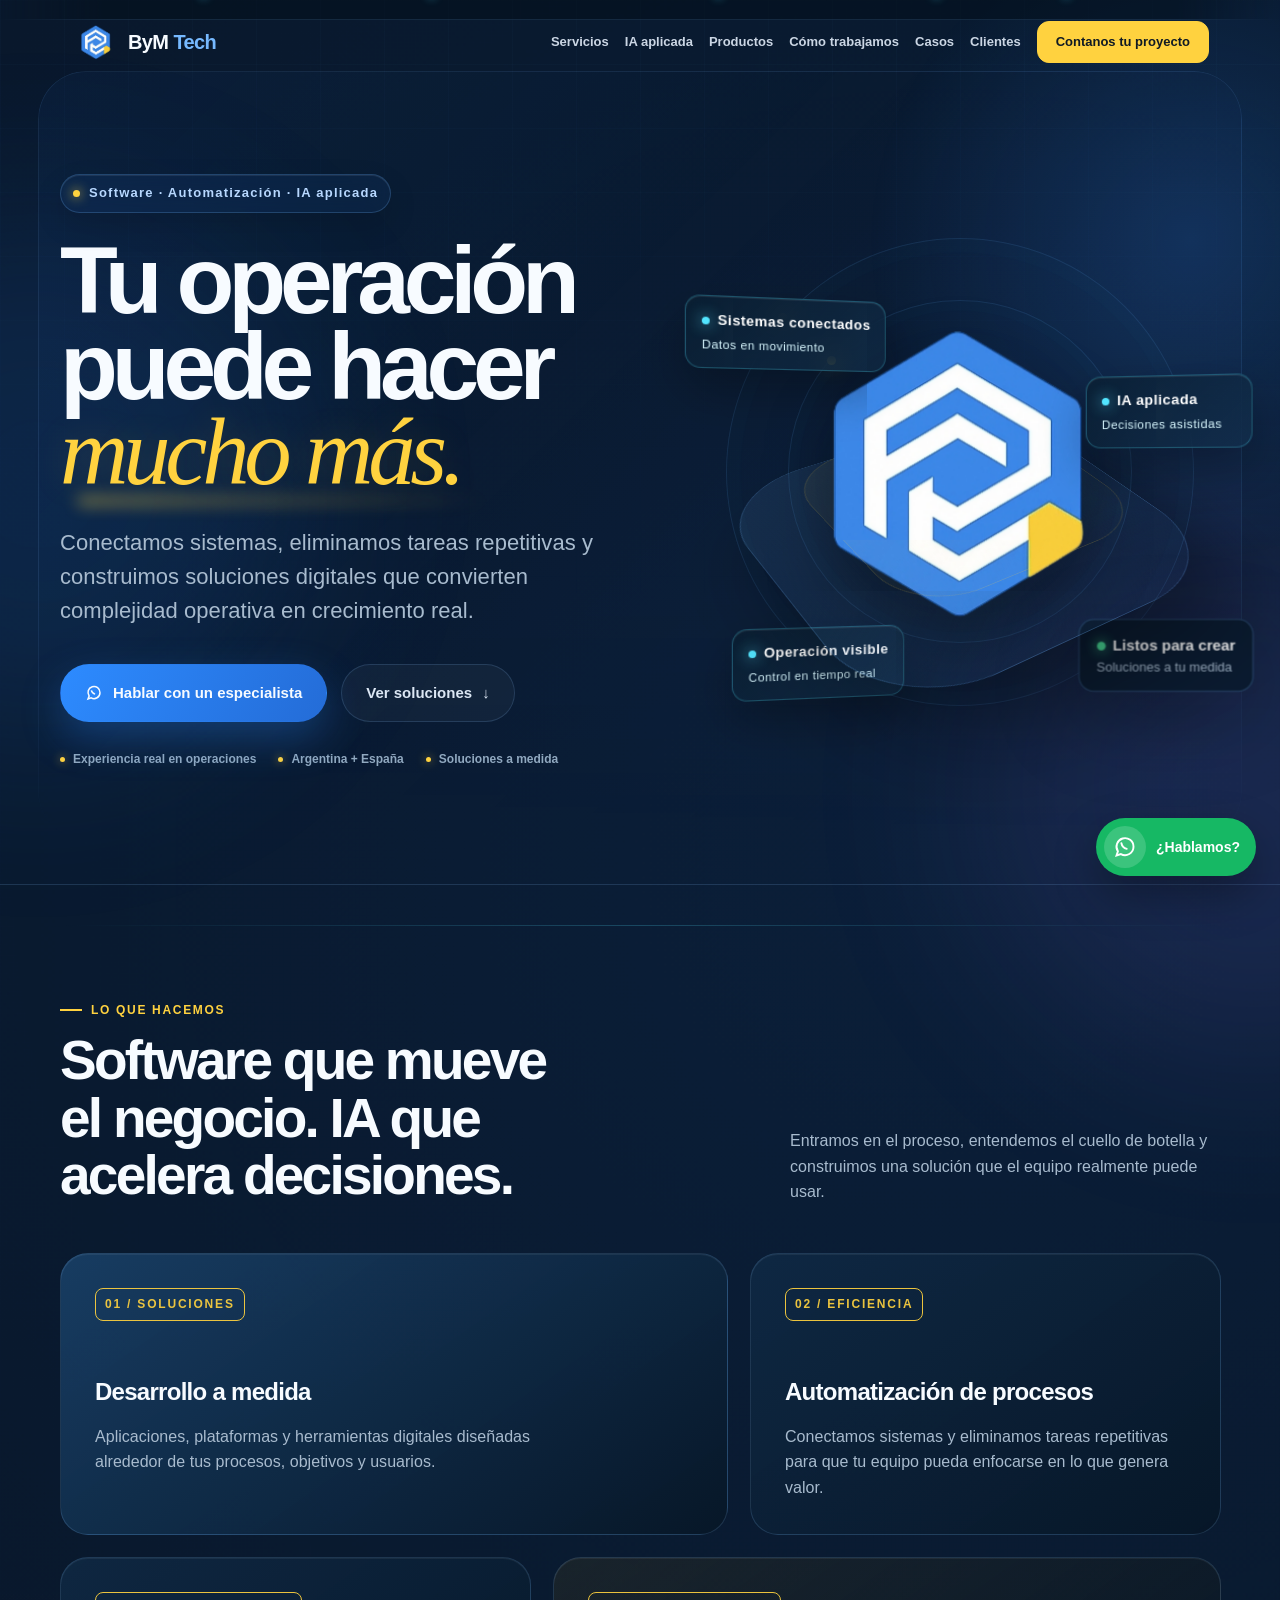
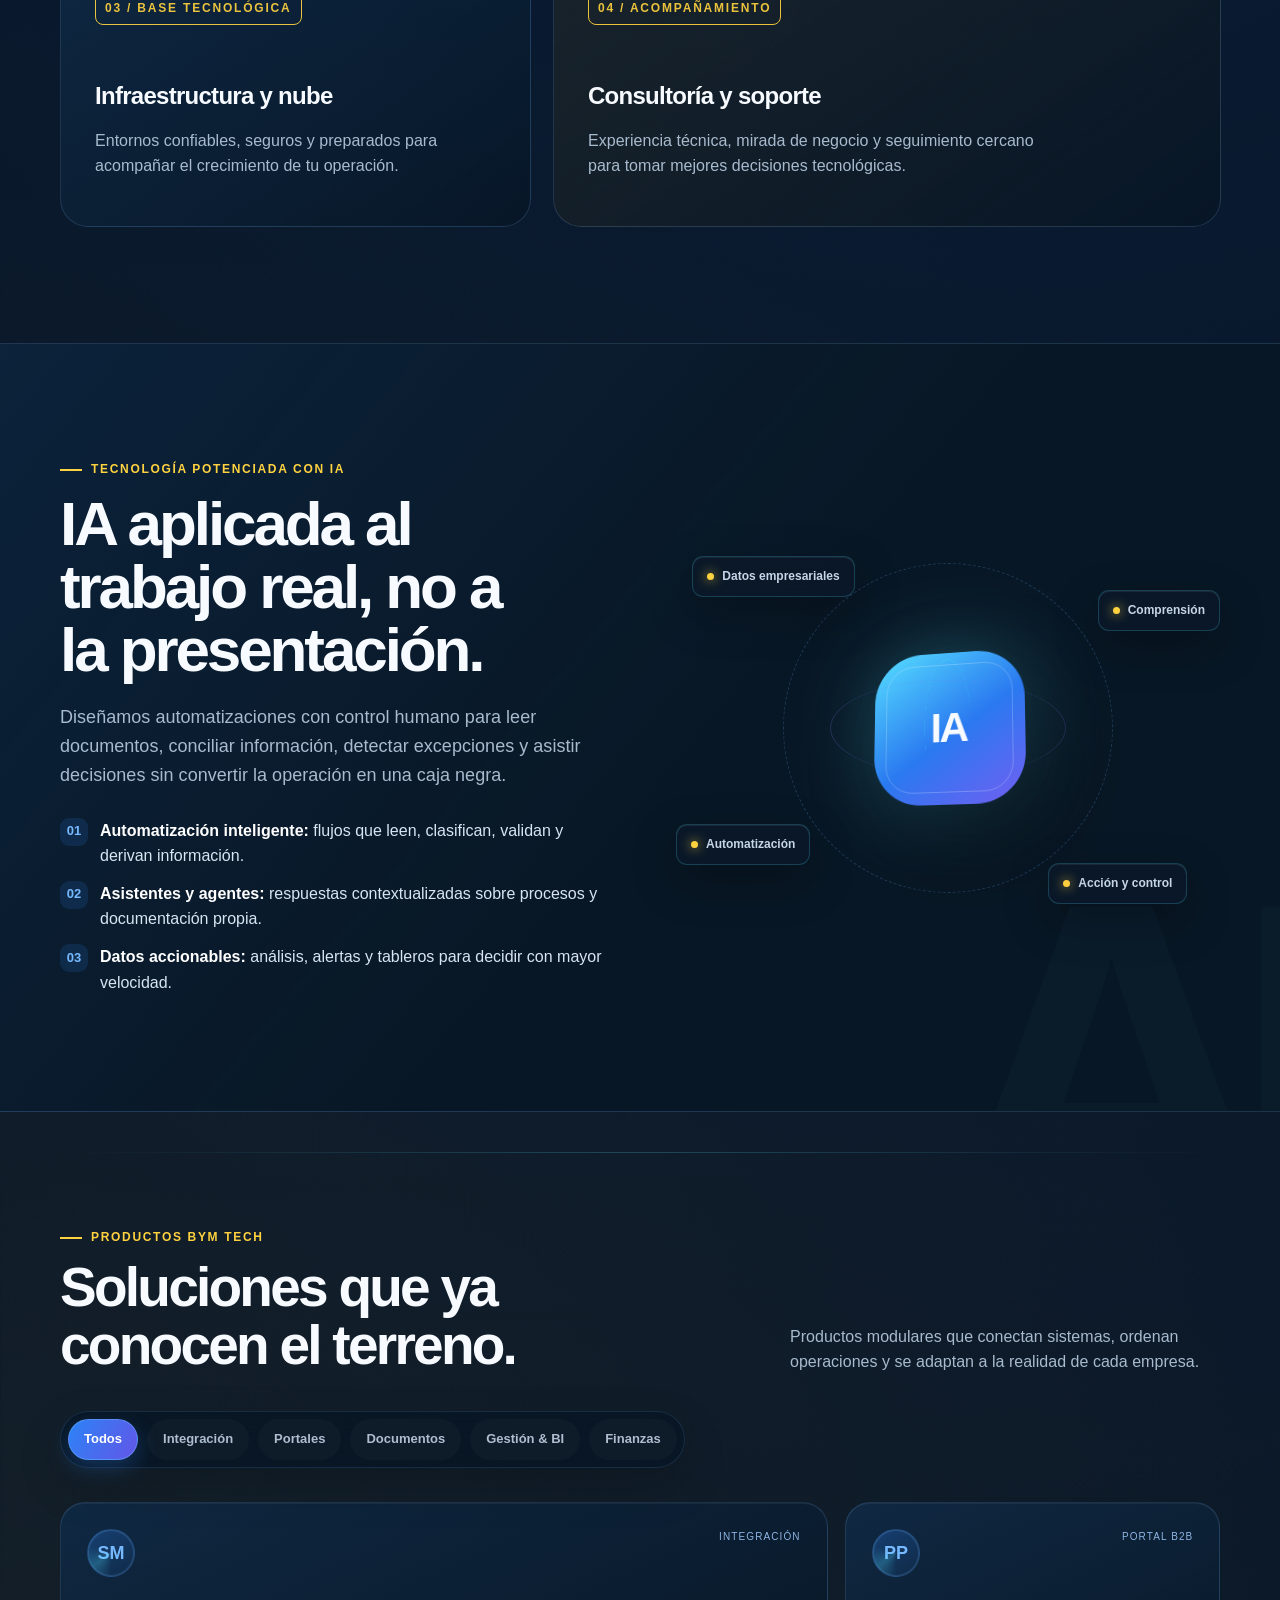
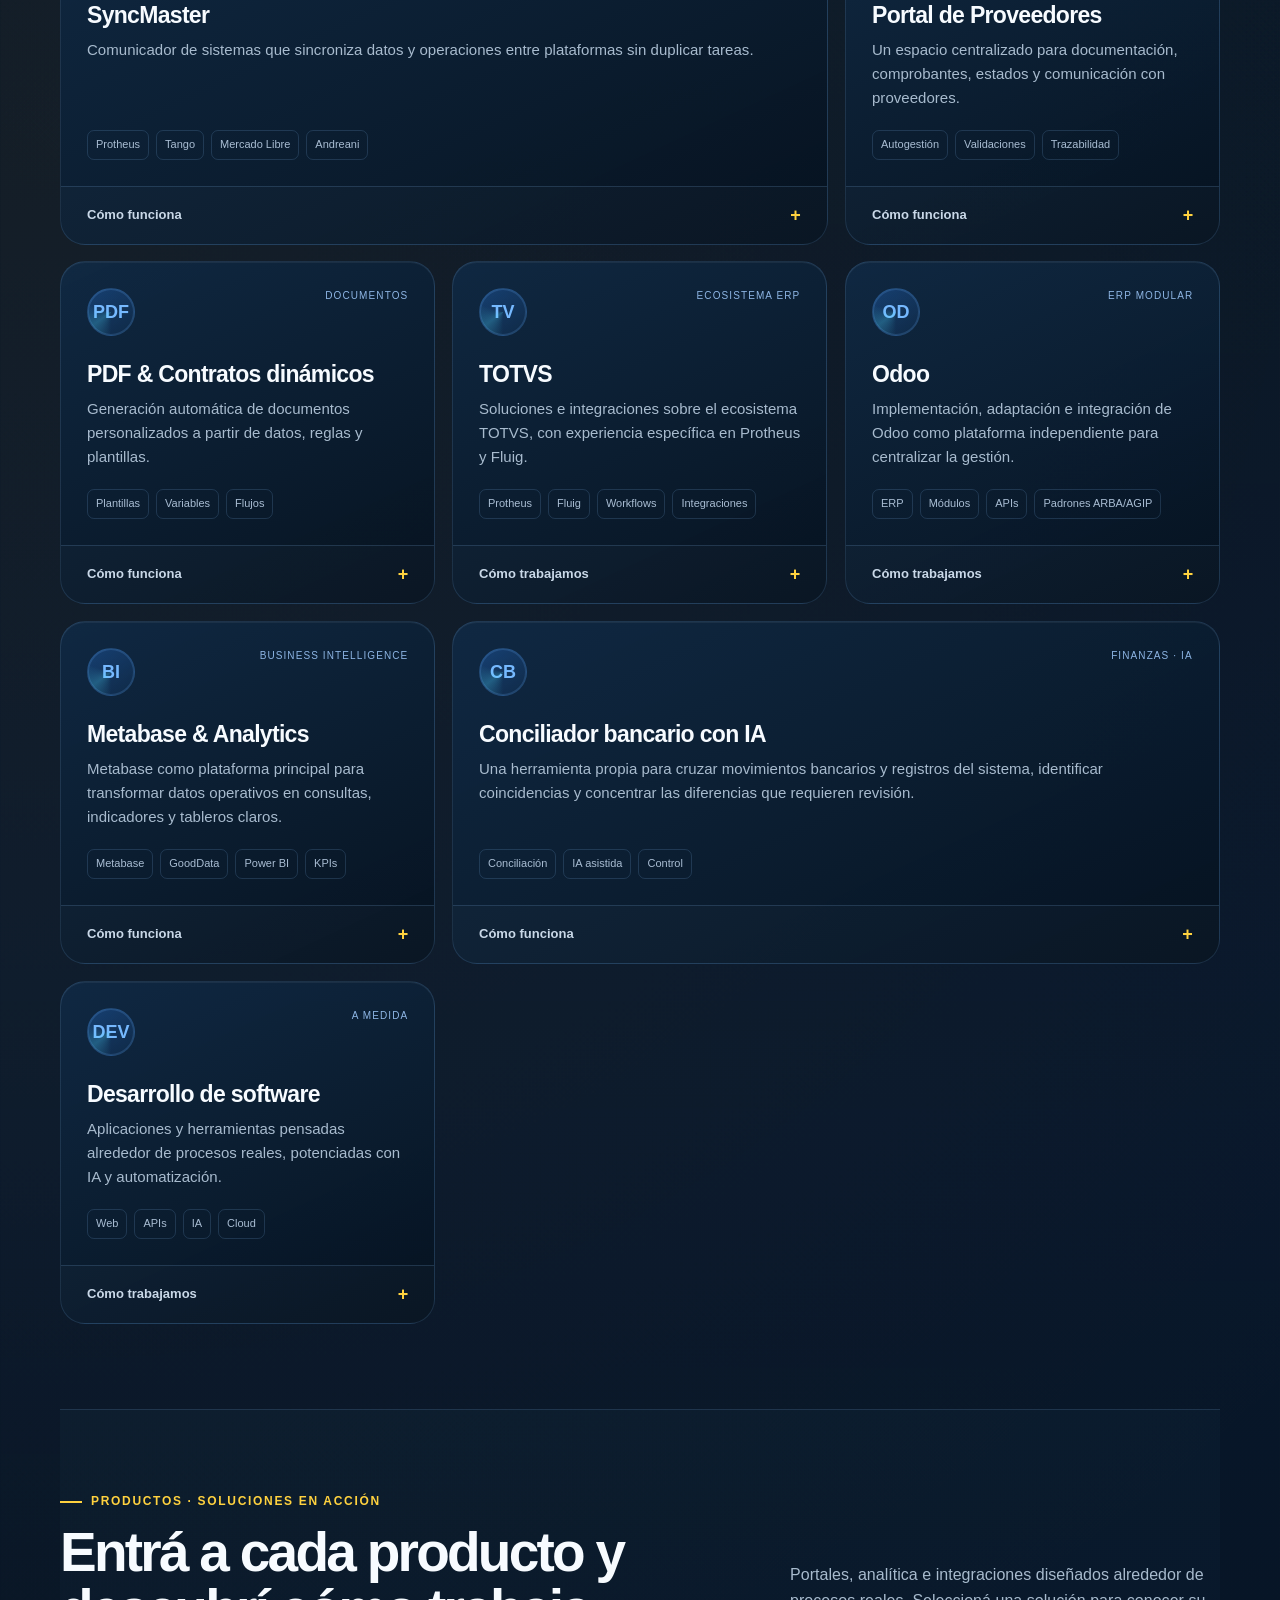
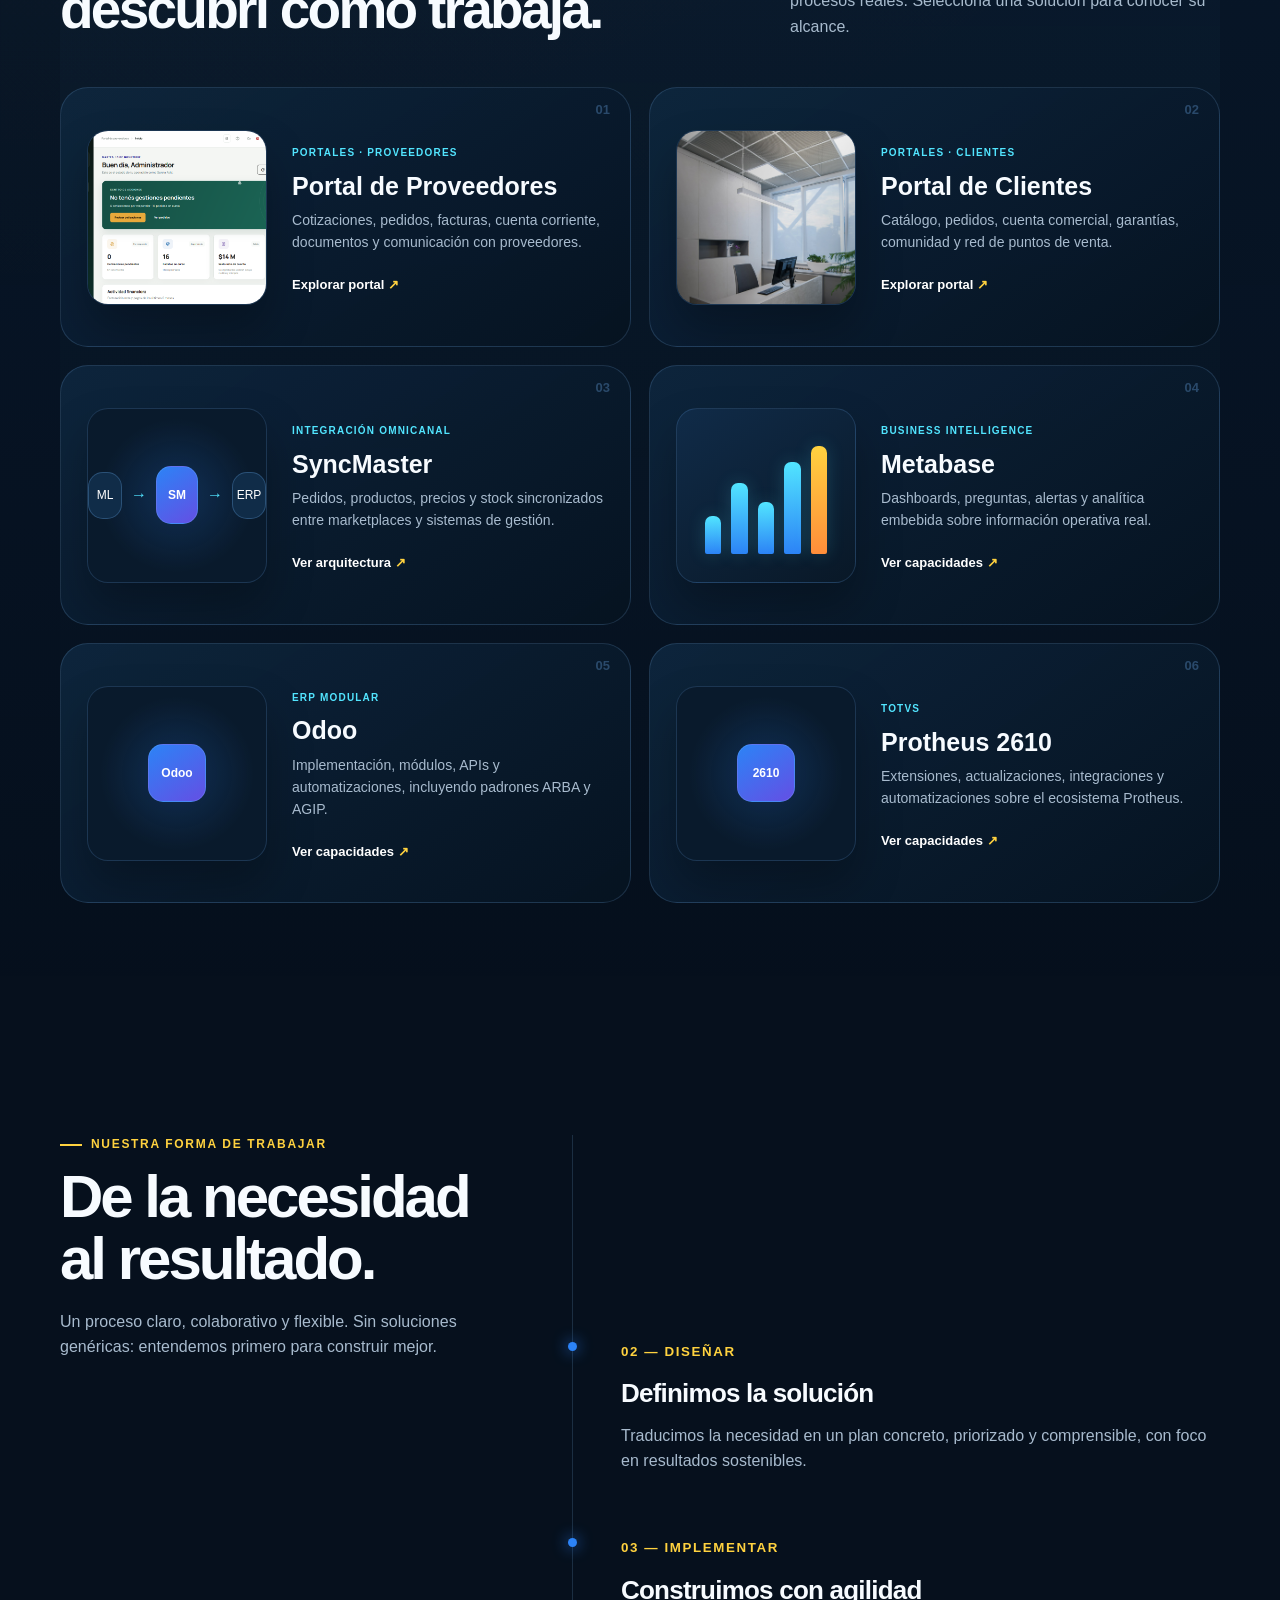
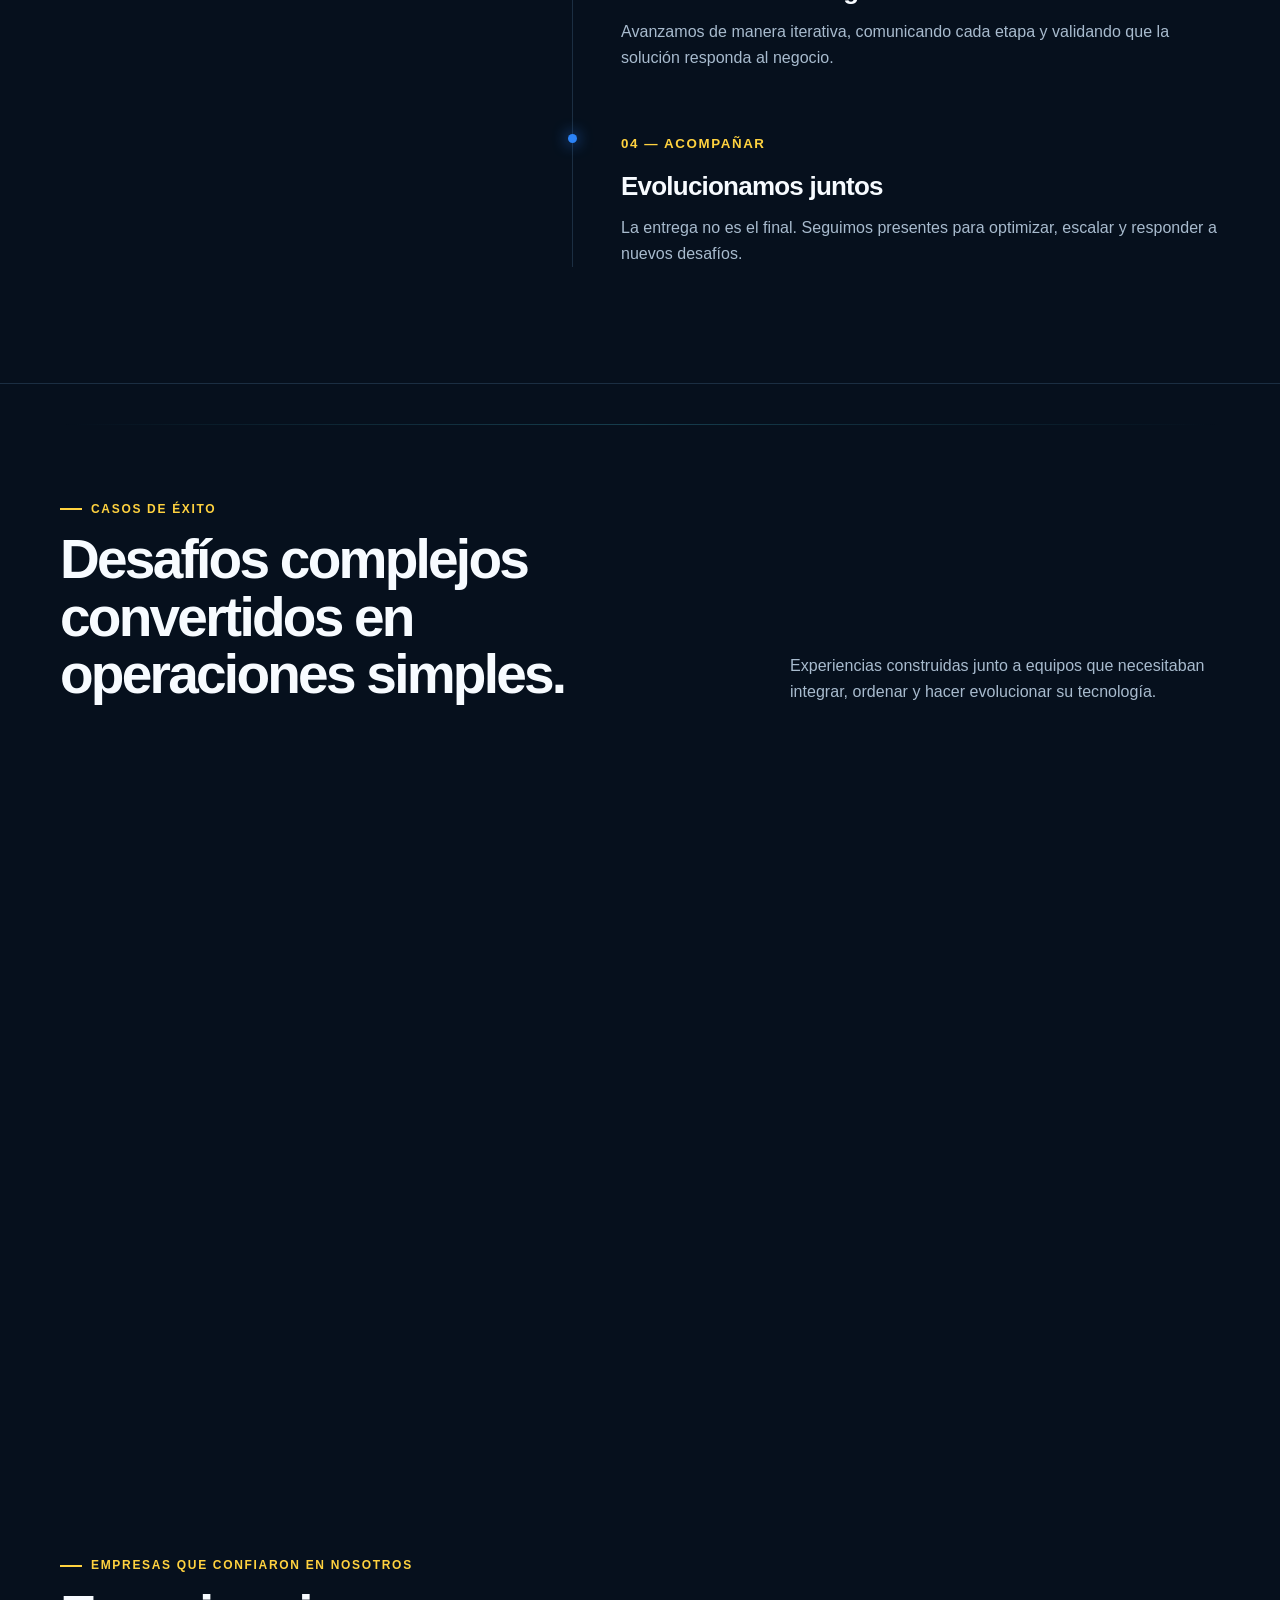
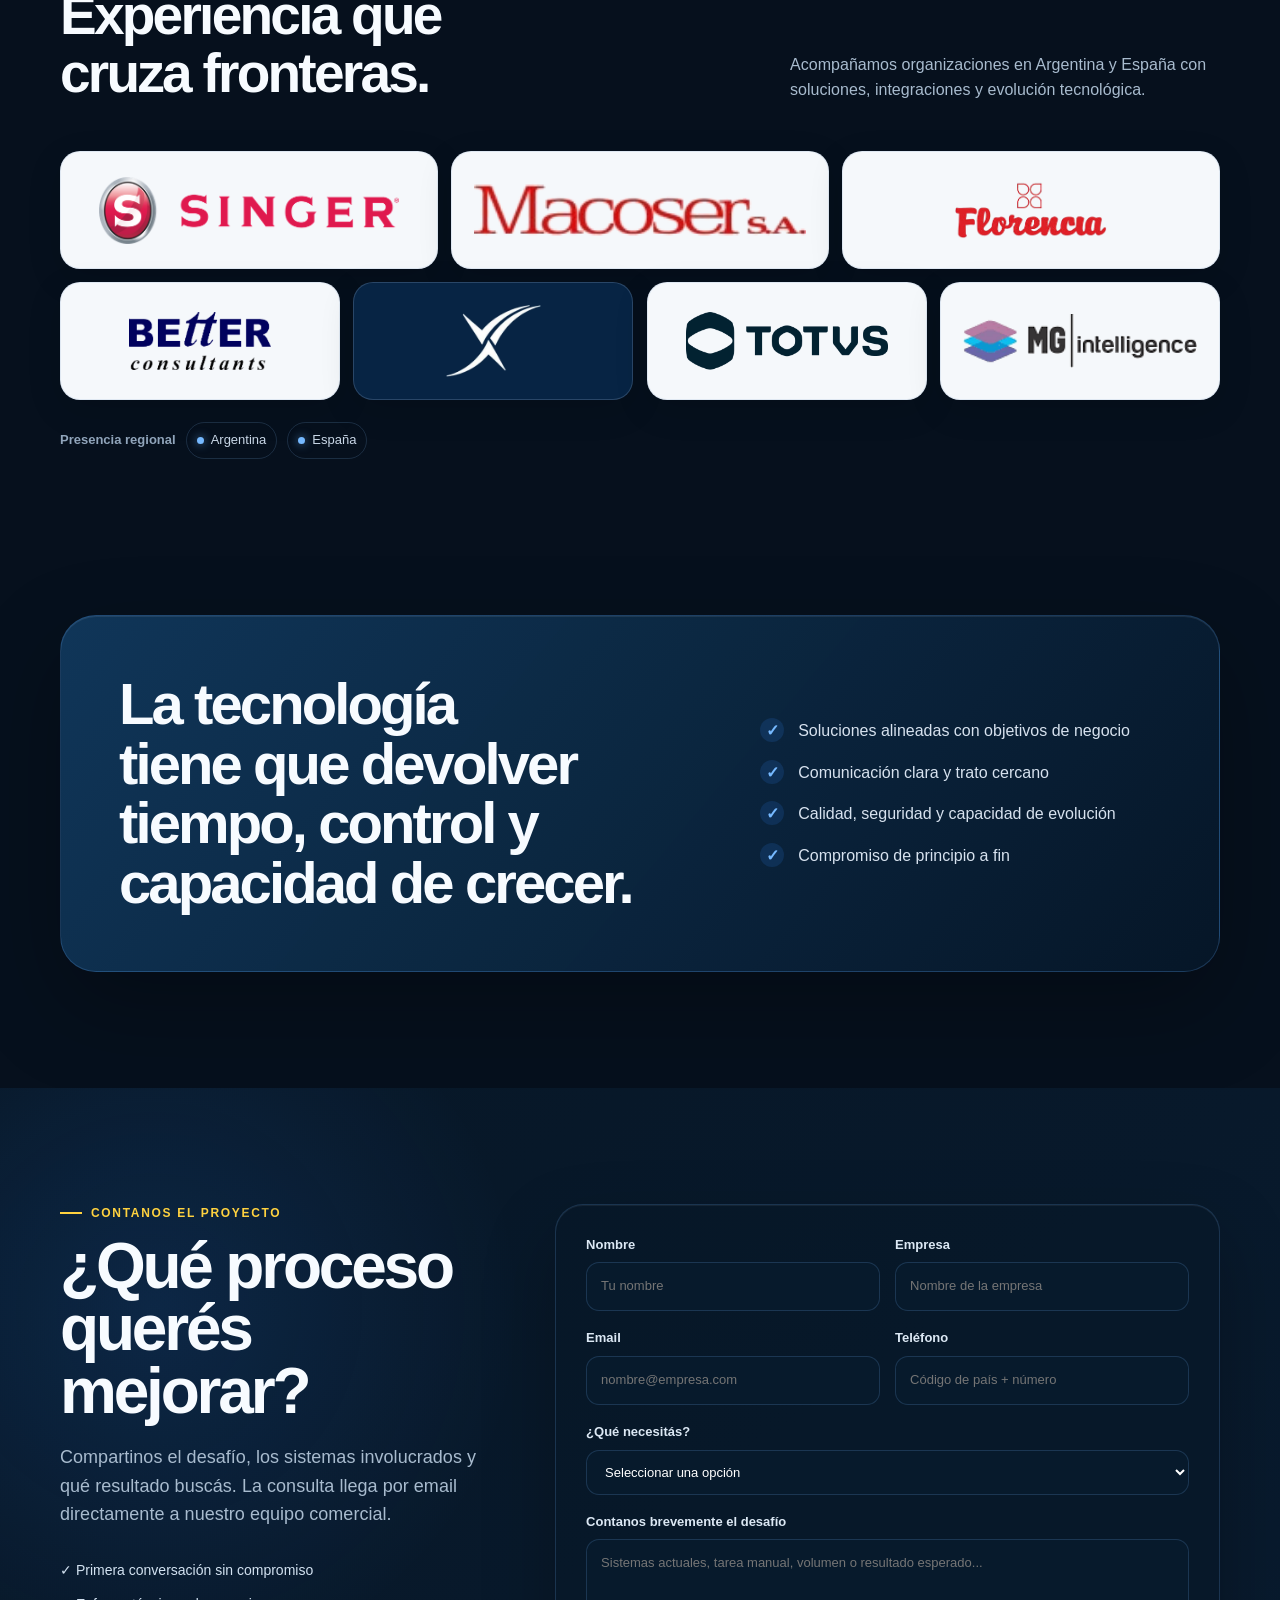
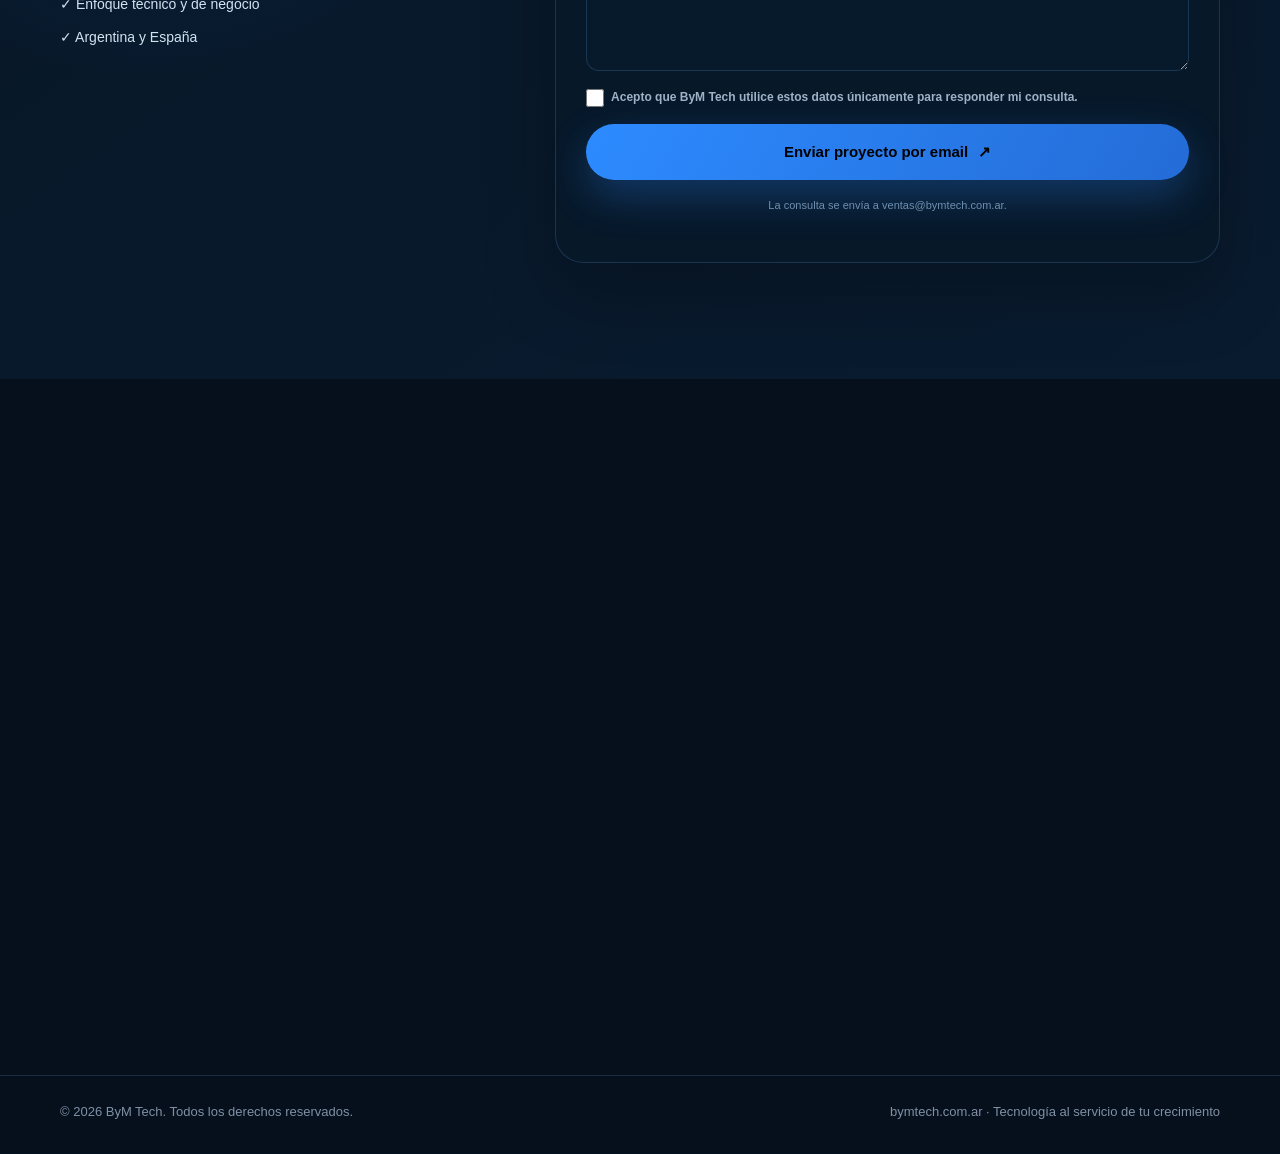
==== commit e9927f3a: "Refine product showcase and email forms" ====
--- a/index.html
+++ b/index.html
@@ -83,16 +83,17 @@
     @media(prefers-reduced-motion:reduce){.tech-rail-track,.product-mark:after,.contact-inner:before{animation:none}.tilt-card{transition:none}.tilt-card:hover{transform:none}.holo-panel{transition:none}}
   </style>
   <style>
-    .showcase{order:5;background:linear-gradient(180deg,transparent,rgba(82,229,255,.025))}.approach{order:6}.cases{order:7}.clients{order:8}.proof{order:9}.project-form-section{order:10}.contact{order:11}.showcase .reveal,.project-form-section .reveal{opacity:1;transform:none}
+    .showcase{margin-top:86px;padding-top:82px;border-top:1px solid var(--line);background:linear-gradient(180deg,rgba(82,229,255,.025),transparent)}.approach{order:6}.cases{order:7}.clients{order:8}.proof{order:9}.project-form-section{order:10}.contact{order:11}.showcase .reveal,.project-form-section .reveal{opacity:1;transform:none}
     .solution-grid{display:grid;grid-template-columns:repeat(2,1fr);gap:18px}.solution-card{position:relative;display:grid;grid-template-columns:180px 1fr;gap:25px;align-items:center;min-height:260px;padding:26px;border:1px solid var(--line);border-radius:28px;background:linear-gradient(145deg,rgba(15,40,65,.86),rgba(6,19,33,.94));color:var(--text);text-align:left;cursor:pointer;overflow:hidden;transition:.35s}.solution-card:before{content:"";position:absolute;inset:0;background:radial-gradient(circle at 10% 10%,rgba(82,229,255,.13),transparent 32%);opacity:0;transition:.35s}.solution-card:hover,.solution-card:focus-visible{transform:translateY(-7px);border-color:rgba(82,229,255,.38);box-shadow:0 28px 70px rgba(0,0,0,.28);outline:none}.solution-card:hover:before,.solution-card:focus-visible:before{opacity:1}.solution-card>*{position:relative;z-index:2}.solution-index{position:absolute;right:20px;top:15px;color:rgba(118,185,255,.3);font:700 13px/1 var(--font-display)}.solution-card small{color:var(--cyan);font-size:10px;font-weight:800;letter-spacing:.12em;text-transform:uppercase}.solution-card h3{margin:9px 0 10px;font-size:25px;line-height:1.05}.solution-card p{margin:0 0 17px;color:var(--muted);font-size:14px}.solution-card strong{color:white;font-size:13px}.solution-card strong i{color:var(--yellow);font-style:normal}.solution-visual{height:175px;border:1px solid rgba(118,185,255,.18);border-radius:21px;background:#091a2c;overflow:hidden;box-shadow:0 25px 45px rgba(0,0,0,.26)}.image-mini img{width:100%;height:100%;object-fit:cover}.supplier-mini{position:relative;padding:20px;background:linear-gradient(145deg,#edf6ff,#b8d9ff)}.supplier-mini:before{content:"";display:block;width:37px;height:100%;border-radius:9px;background:#173d6d}.supplier-mini span{position:absolute;left:72px;right:18px;height:18px;border-radius:6px;background:white}.supplier-mini span:nth-child(1){top:28px}.supplier-mini span:nth-child(2){top:58px;width:45%}.supplier-mini span:nth-child(3){top:94px;height:56px;background:linear-gradient(110deg,#fff,#e8f2ff)}.supplier-mini b{position:absolute;left:24px;bottom:22px;color:white;font-size:9px;writing-mode:vertical-rl}.sync-mini{display:flex;align-items:center;justify-content:center;gap:9px;background:radial-gradient(circle,rgba(44,131,246,.2),transparent 62%),#091a2c}.sync-mini span,.sync-mini b{display:grid;place-items:center;width:47px;height:47px;border:1px solid rgba(118,185,255,.26);border-radius:15px;background:#102c48;color:white;font-size:12px}.sync-mini b{width:58px;height:58px;background:linear-gradient(145deg,var(--blue),#644fe4)}.sync-mini i{color:var(--cyan);font-style:normal}.analytics-mini{display:flex;align-items:end;justify-content:center;gap:10px;padding:28px;background:linear-gradient(145deg,#102b48,#091827)}.analytics-mini i{width:16%;height:var(--h);border-radius:7px 7px 2px 2px;background:linear-gradient(180deg,var(--cyan),var(--blue));box-shadow:0 0 18px rgba(82,229,255,.18)}.analytics-mini i:nth-child(1){--h:32%}.analytics-mini i:nth-child(2){--h:60%}.analytics-mini i:nth-child(3){--h:44%}.analytics-mini i:nth-child(4){--h:78%}.analytics-mini i:nth-child(5){--h:92%;background:linear-gradient(180deg,var(--yellow),#ff8d3a)}
     .project-form-section{background:radial-gradient(circle at 12% 25%,rgba(44,131,246,.14),transparent 28%),linear-gradient(145deg,#071727,#091b2f)}.project-form-grid{display:grid;grid-template-columns:.78fr 1.22fr;gap:70px;align-items:start}.project-form-copy{position:sticky;top:120px}.project-form-copy h2{margin:10px 0 20px;font-size:clamp(42px,5vw,66px);line-height:.98;letter-spacing:-.05em}.project-form-copy p{color:var(--muted);font-size:18px}.form-promise{display:grid;gap:11px;margin-top:30px;color:#d3e2f1;font-size:14px}.form-promise span{display:flex;gap:10px}.form-promise span::first-letter{color:var(--cyan)}.project-form{display:grid;gap:17px;padding:30px;border:1px solid rgba(118,185,255,.18);border-radius:28px;background:rgba(8,24,41,.72);box-shadow:inset 0 1px rgba(255,255,255,.06),0 30px 70px rgba(0,0,0,.25)}.field-row{display:grid;grid-template-columns:1fr 1fr;gap:15px}.project-form label{display:grid;gap:7px;color:#dce8f4;font-size:13px;font-weight:700}.project-form input,.project-form select,.project-form textarea{width:100%;border:1px solid rgba(118,185,255,.18);border-radius:13px;background:#071a2c;color:white;padding:13px 14px;font:inherit;font-weight:400;outline:none;transition:.2s}.project-form input:focus,.project-form select:focus,.project-form textarea:focus{border-color:var(--cyan);box-shadow:0 0 0 3px rgba(82,229,255,.1)}.project-form textarea{resize:vertical;min-height:125px}.project-form select option{background:#071a2c}.project-form .consent{display:flex;grid-template-columns:auto 1fr;align-items:flex-start;font-size:12px;color:#9fb3c7}.project-form .consent input{width:18px;height:18px;margin:1px 0 0}.form-submit{border:0;cursor:pointer}.form-note{margin:0;color:#7890a8;font-size:11px;text-align:center}
     .solution-dialog{width:min(1120px,calc(100% - 30px));max-height:calc(100dvh - 30px);padding:0;border:1px solid rgba(118,185,255,.22);border-radius:30px;background:#071522;color:var(--text);box-shadow:0 45px 120px rgba(0,0,0,.65);overflow:hidden}.solution-dialog::backdrop{background:rgba(1,8,15,.82);backdrop-filter:blur(13px)}.dialog-shell{position:relative;max-height:calc(100dvh - 32px);overflow:auto;padding:54px}.dialog-close{position:sticky;float:right;top:0;z-index:10;width:42px;height:42px;margin:-31px -31px 0 0;border:1px solid var(--line);border-radius:50%;background:#0c243d;color:white;font-size:25px;cursor:pointer}.dialog-close:hover{background:var(--blue)}.dialog-content h2{max-width:820px;margin:9px 0 18px;font-size:clamp(38px,5vw,62px);line-height:1;letter-spacing:-.05em}.detail-layout{display:grid;grid-template-columns:.82fr 1.18fr;gap:45px;align-items:center}.detail-kicker{color:var(--cyan);font-size:11px;font-weight:800;letter-spacing:.14em;text-transform:uppercase}.detail-layout p,.detail-lead{color:var(--muted);font-size:17px}.detail-list{display:grid;gap:9px;padding:0;list-style:none;color:#d6e4f1}.detail-list li{position:relative;padding-left:22px}.detail-list li:before{content:"";position:absolute;left:0;top:.7em;width:7px;height:7px;border-radius:50%;background:var(--yellow);box-shadow:0 0 10px var(--yellow)}.detail-actions{display:flex;gap:10px;flex-wrap:wrap;margin-top:25px}.portal-ui{border:1px solid rgba(118,185,255,.24);border-radius:22px;overflow:hidden;background:#eaf3fc;color:#132c47;box-shadow:0 35px 80px rgba(0,0,0,.34)}.ui-top{display:flex;align-items:center;gap:10px;padding:12px 15px;background:white;font-size:11px}.ui-top i{width:18px;height:18px;border-radius:6px;background:var(--blue)}.ui-top b{margin-left:auto;color:#26a46b;font-size:9px}.ui-body{display:grid;grid-template-columns:105px 1fr;min-height:330px}.ui-body aside{display:grid;align-content:start;gap:7px;padding:15px 9px;background:#123c68;color:#c9ddf1;font-size:9px}.ui-body aside span{padding:8px;border-radius:7px}.ui-body aside .active{background:rgba(255,255,255,.14);color:white}.ui-body main{display:block;padding:17px}.ui-kpis{display:grid;grid-template-columns:repeat(3,1fr);gap:8px}.ui-kpis b{padding:13px;border-radius:9px;background:white;font-size:20px}.ui-kpis small{display:block;color:#6d8499;font-size:7px;font-weight:500}.ui-chart{display:flex;align-items:end;gap:8px;height:120px;margin-top:10px;padding:15px;background:white;border-radius:9px}.ui-chart i{flex:1;height:var(--h);border-radius:4px 4px 0 0;background:linear-gradient(var(--blue2),var(--blue))}.ui-chart i:nth-child(1){--h:25%}.ui-chart i:nth-child(2){--h:50%}.ui-chart i:nth-child(3){--h:38%}.ui-chart i:nth-child(4){--h:72%}.ui-chart i:nth-child(5){--h:58%}.ui-chart i:nth-child(6){--h:88%}.ui-table{display:grid;gap:6px;margin-top:10px;padding:12px;background:white;border-radius:9px}.ui-table span{height:7px;border-radius:99px;background:#dce8f2}.concept-label{display:block;padding:9px 14px;background:#dceaf6;color:#5c7186;font-size:8px}.portal-gallery{display:grid;grid-template-columns:1fr 1fr;gap:12px}.portal-gallery img{width:100%;height:270px;object-fit:cover;border-radius:17px;border:1px solid var(--line)}.portal-gallery small{grid-column:1/-1;color:#8196aa}.sync-diagram{display:grid;grid-template-columns:1fr 1.2fr 1fr 1fr .85fr;gap:14px;align-items:center;margin:35px 0;padding:27px;border:1px solid var(--line);border-radius:24px;background:rgba(255,255,255,.025)}.system-node{display:grid;place-items:center;gap:7px;min-height:150px;padding:16px;border:1px solid rgba(118,185,255,.2);border-radius:20px;background:#0c243c;text-align:center}.system-node img{width:100%;max-width:145px;max-height:60px;object-fit:contain}.system-node small{color:#92a9bf;font-size:10px}.system-node.master{background:linear-gradient(145deg,#123d68,#0a223b)}.system-node.master img{width:55px}.system-node.master b{font-size:18px}.system-node.erp b{font-size:34px}.flow-channel{position:relative;display:flex;flex-wrap:wrap;justify-content:center;gap:6px}.flow-channel span{padding:5px 7px;border:1px solid rgba(82,229,255,.2);border-radius:7px;color:#aed1e8;font-size:9px}.flow-channel i{width:100%;color:var(--cyan);font-size:28px;font-style:normal;text-align:center}.sync-notes{display:flex;flex-wrap:wrap;gap:9px}.sync-notes span{padding:8px 11px;border:1px solid var(--line);border-radius:99px;color:#bdd0e2;font-size:11px}.trademark-note{margin-top:25px;color:#71869a!important;font-size:11px!important}.platform-gallery{display:grid;grid-template-columns:repeat(3,1fr);gap:16px;margin-top:30px}.platform-gallery figure{display:flex;flex-direction:column;margin:0;border:1px solid var(--line);border-radius:20px;overflow:hidden;background:#0b2035}.platform-gallery figure>img{width:100%;height:220px;object-fit:cover;object-position:top}.platform-gallery figcaption{display:grid;gap:8px;padding:18px}.platform-gallery figcaption b{font-size:20px}.platform-gallery figcaption span{color:var(--muted);font-size:13px}.platform-gallery figcaption a{color:var(--cyan);font-size:11px}.protheus-screen{display:grid;place-content:center;height:220px;padding:25px;background:radial-gradient(circle at 70% 10%,rgba(82,229,255,.16),transparent 32%),linear-gradient(145deg,#052f49,#061421);text-align:center}.protheus-screen span{color:var(--cyan);font-size:10px;letter-spacing:.2em}.protheus-screen b{font-size:28px}.protheus-screen i{color:#8caac1;font-size:11px;font-style:normal}.protheus-screen div{display:flex;gap:7px;justify-content:center;margin-top:18px}.protheus-screen u{width:42px;height:28px;border:1px solid rgba(82,229,255,.2);border-radius:7px;background:rgba(82,229,255,.05)}
-    @media(max-width:950px){.solution-card{grid-template-columns:130px 1fr}.solution-visual{height:145px}.project-form-grid,.detail-layout{grid-template-columns:1fr}.project-form-copy{position:static}.platform-gallery{grid-template-columns:1fr 1fr}.sync-diagram{grid-template-columns:1fr}.flow-channel{padding:5px}.flow-channel i{transform:rotate(90deg)}.flow-channel.return i{transform:none}.system-node{min-height:120px}}
+    .real-gallery{display:grid;grid-template-columns:1fr 1fr;gap:10px}.real-gallery img{width:100%;height:190px;object-fit:cover;object-position:top;border:1px solid var(--line);border-radius:15px;background:#fff}.real-gallery small{grid-column:1/-1;color:#8196aa}.form-submit[disabled]{opacity:.65;cursor:wait}.form-status{margin:0;color:#7890a8;font-size:11px;text-align:center}.form-status.success{color:#65e7aa}.form-status.error{color:#ff9f9f}.platform-detail{display:grid;grid-template-columns:.9fr 1.1fr;gap:40px;align-items:center}.platform-detail figure{margin:0;border:1px solid var(--line);border-radius:22px;overflow:hidden;background:#0b2035}.platform-detail figure img{display:block;width:100%;max-height:420px;object-fit:cover;object-position:top}.platform-detail .protheus-screen{height:390px}
+    @media(max-width:950px){.solution-card{grid-template-columns:130px 1fr}.solution-visual{height:145px}.project-form-grid,.detail-layout,.platform-detail{grid-template-columns:1fr}.project-form-copy{position:static}.platform-gallery{grid-template-columns:1fr 1fr}.sync-diagram{grid-template-columns:1fr}.flow-channel{padding:5px}.flow-channel i{transform:rotate(90deg)}.flow-channel.return i{transform:none}.system-node{min-height:120px}}
     @media(max-width:650px){.solution-grid{grid-template-columns:1fr}.solution-card{grid-template-columns:105px 1fr;min-height:210px;padding:18px;gap:16px;border-radius:22px}.solution-visual{height:120px;border-radius:16px}.solution-card h3{font-size:20px}.solution-card p{font-size:12px}.field-row{grid-template-columns:1fr}.project-form{padding:20px}.solution-dialog{width:calc(100% - 14px);max-height:calc(100dvh - 14px);border-radius:22px}.dialog-shell{max-height:calc(100dvh - 16px);padding:45px 20px 25px}.dialog-close{margin:-31px -7px 0 0}.portal-gallery{grid-template-columns:1fr}.portal-gallery img{height:220px}.platform-gallery{grid-template-columns:1fr}.sync-diagram{padding:16px}.ui-body{grid-template-columns:78px 1fr}.ui-kpis{grid-template-columns:1fr}.ui-kpis b:nth-child(n+2){display:none}.dialog-content h2{font-size:36px}}
   </style>
 </head>
 <body>
-  <nav class="nav" aria-label="Navegación principal"><div class="wrap nav-inner"><a class="brand" href="#inicio" aria-label="ByM Tech, inicio"><img src="[data-uri]" alt=""><div>ByM <span>Tech</span></div></a><div class="nav-links"><a href="#servicios">Servicios</a><a href="#ia">IA aplicada</a><a href="#soluciones">Soluciones</a><a href="#productos">Productos</a><a href="#metodo">Cómo trabajamos</a><a href="#casos">Casos</a><a href="#clientes">Clientes</a><a class="nav-cta" href="#proyecto">Contanos tu proyecto</a></div></div></nav>
+  <nav class="nav" aria-label="Navegación principal"><div class="wrap nav-inner"><a class="brand" href="#inicio" aria-label="ByM Tech, inicio"><img src="[data-uri]" alt=""><div>ByM <span>Tech</span></div></a><div class="nav-links"><a href="#servicios">Servicios</a><a href="#ia">IA aplicada</a><a href="#productos">Productos</a><a href="#metodo">Cómo trabajamos</a><a href="#casos">Casos</a><a href="#clientes">Clientes</a><a class="nav-cta" href="#proyecto">Contanos tu proyecto</a></div></div></nav>
   <main>
     <section class="hero" id="inicio"><div class="wrap hero-grid"><div><div class="eyebrow">Software · Automatización · IA aplicada</div><h1>Tu operación puede hacer <span>mucho más.</span></h1><p class="lead">Conectamos sistemas, eliminamos tareas repetitivas y construimos soluciones digitales que convierten complejidad operativa en crecimiento real.</p><div class="actions"><a class="btn btn-primary" href="https://wa.me/5491167382800?text=Hola%20ByM%20Tech%2C%20quiero%20contarles%20una%20necesidad%20de%20mi%20empresa." target="_blank" rel="noopener"><svg viewBox="0 0 24 24"><path d="M20 11.5a8 8 0 0 1-11.8 7L4 20l1.5-4A8 8 0 1 1 20 11.5Z"/><path d="M8.5 8.5c.7 3 2 4.3 5 5"/></svg>Hablar con un especialista</a><a class="btn btn-secondary" href="#productos">Ver soluciones <span>↓</span></a></div><div class="hero-proof"><span>Experiencia real en operaciones</span><span>Argentina + España</span><span>Soluciones a medida</span></div></div><div class="hero-art tilt-surface" tabindex="0" role="button" aria-label="Explorar el ecosistema tecnológico de ByM Tech"><div class="orbit one"></div><div class="orbit two"></div><div class="logo-stage"><img src="[data-uri]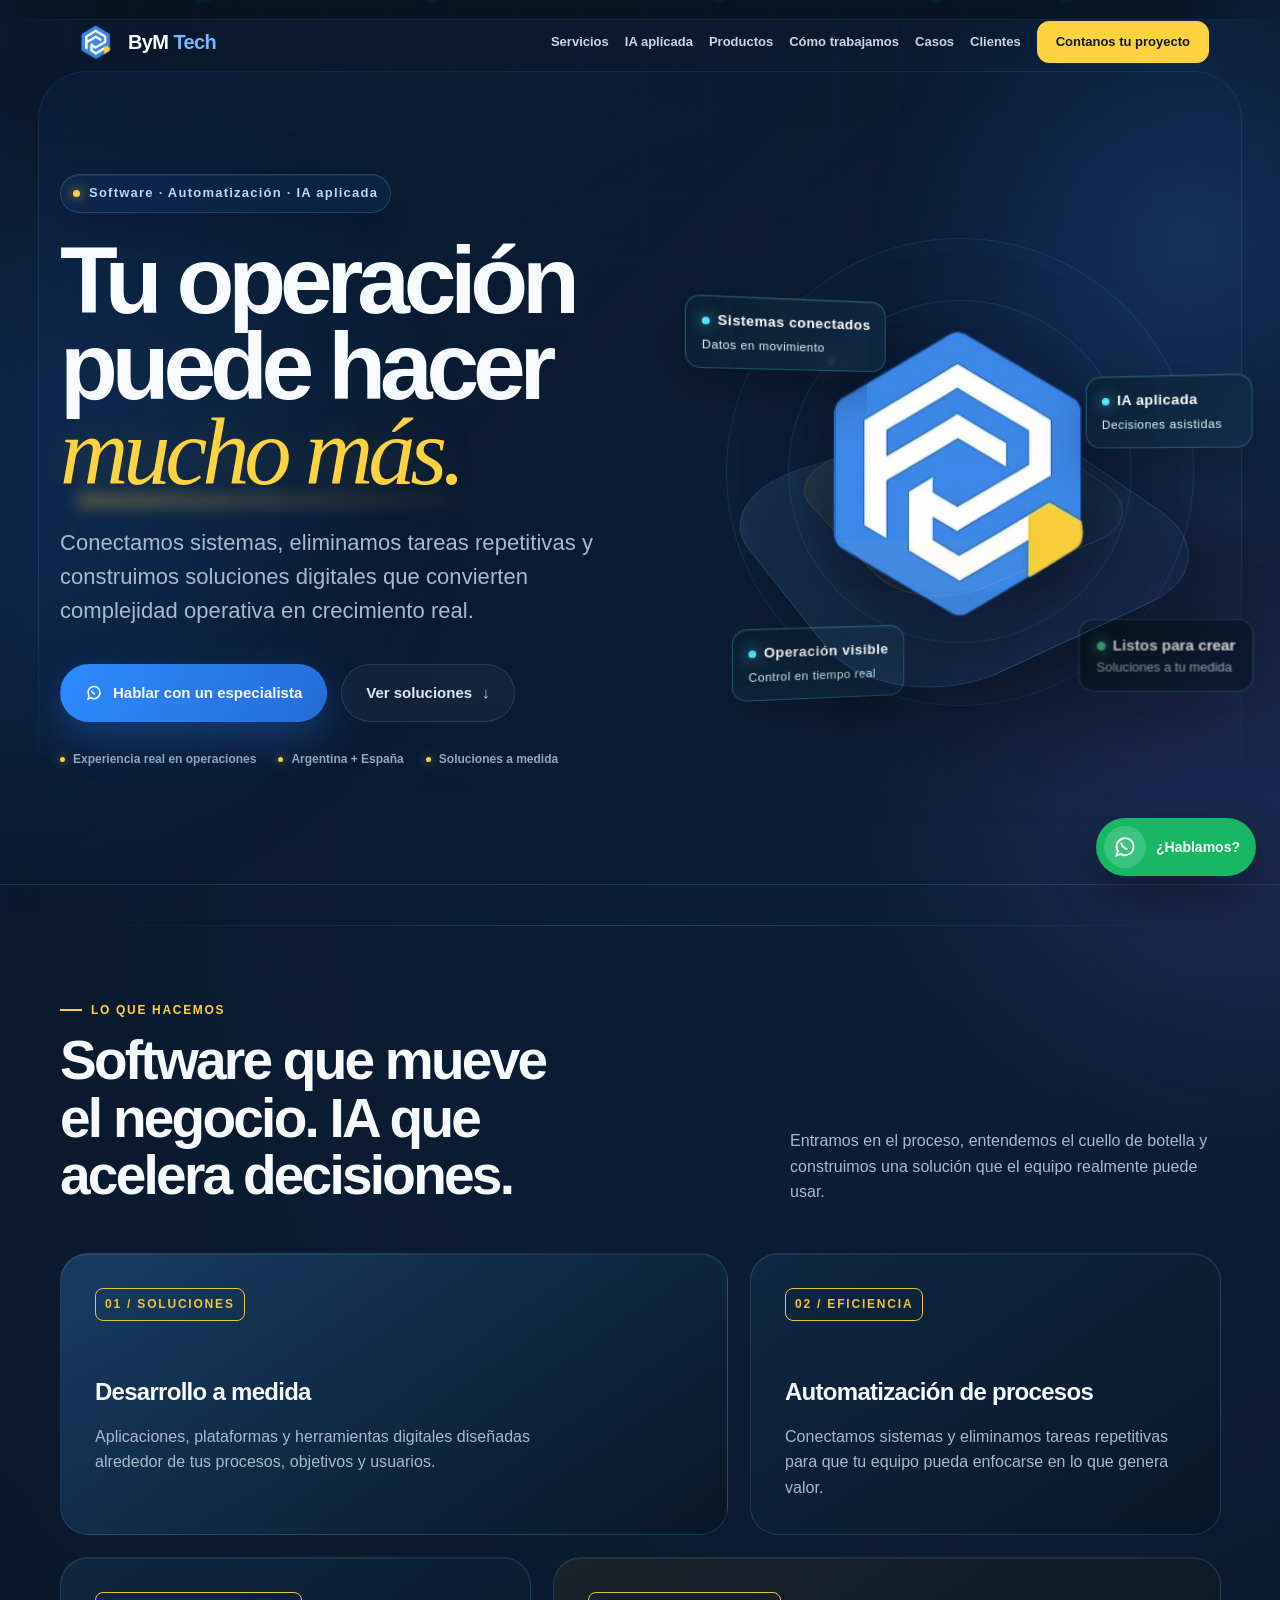
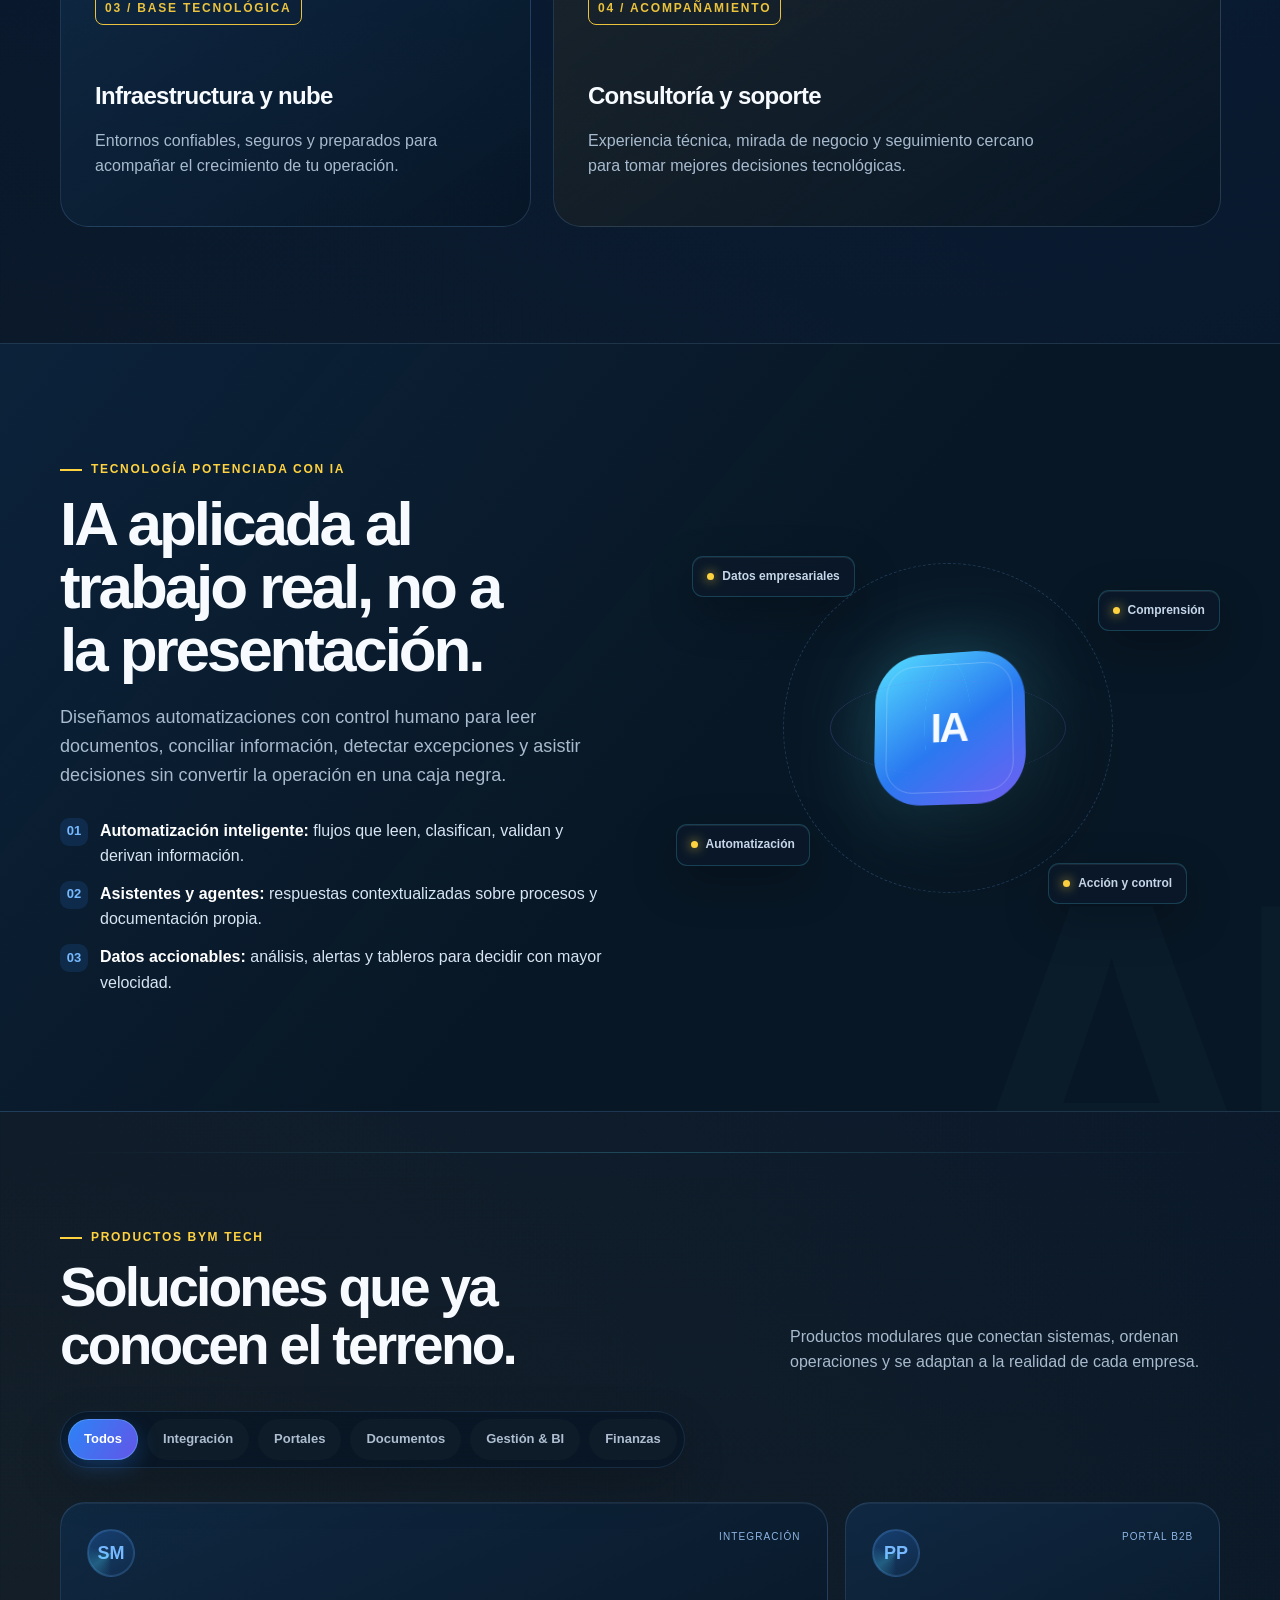
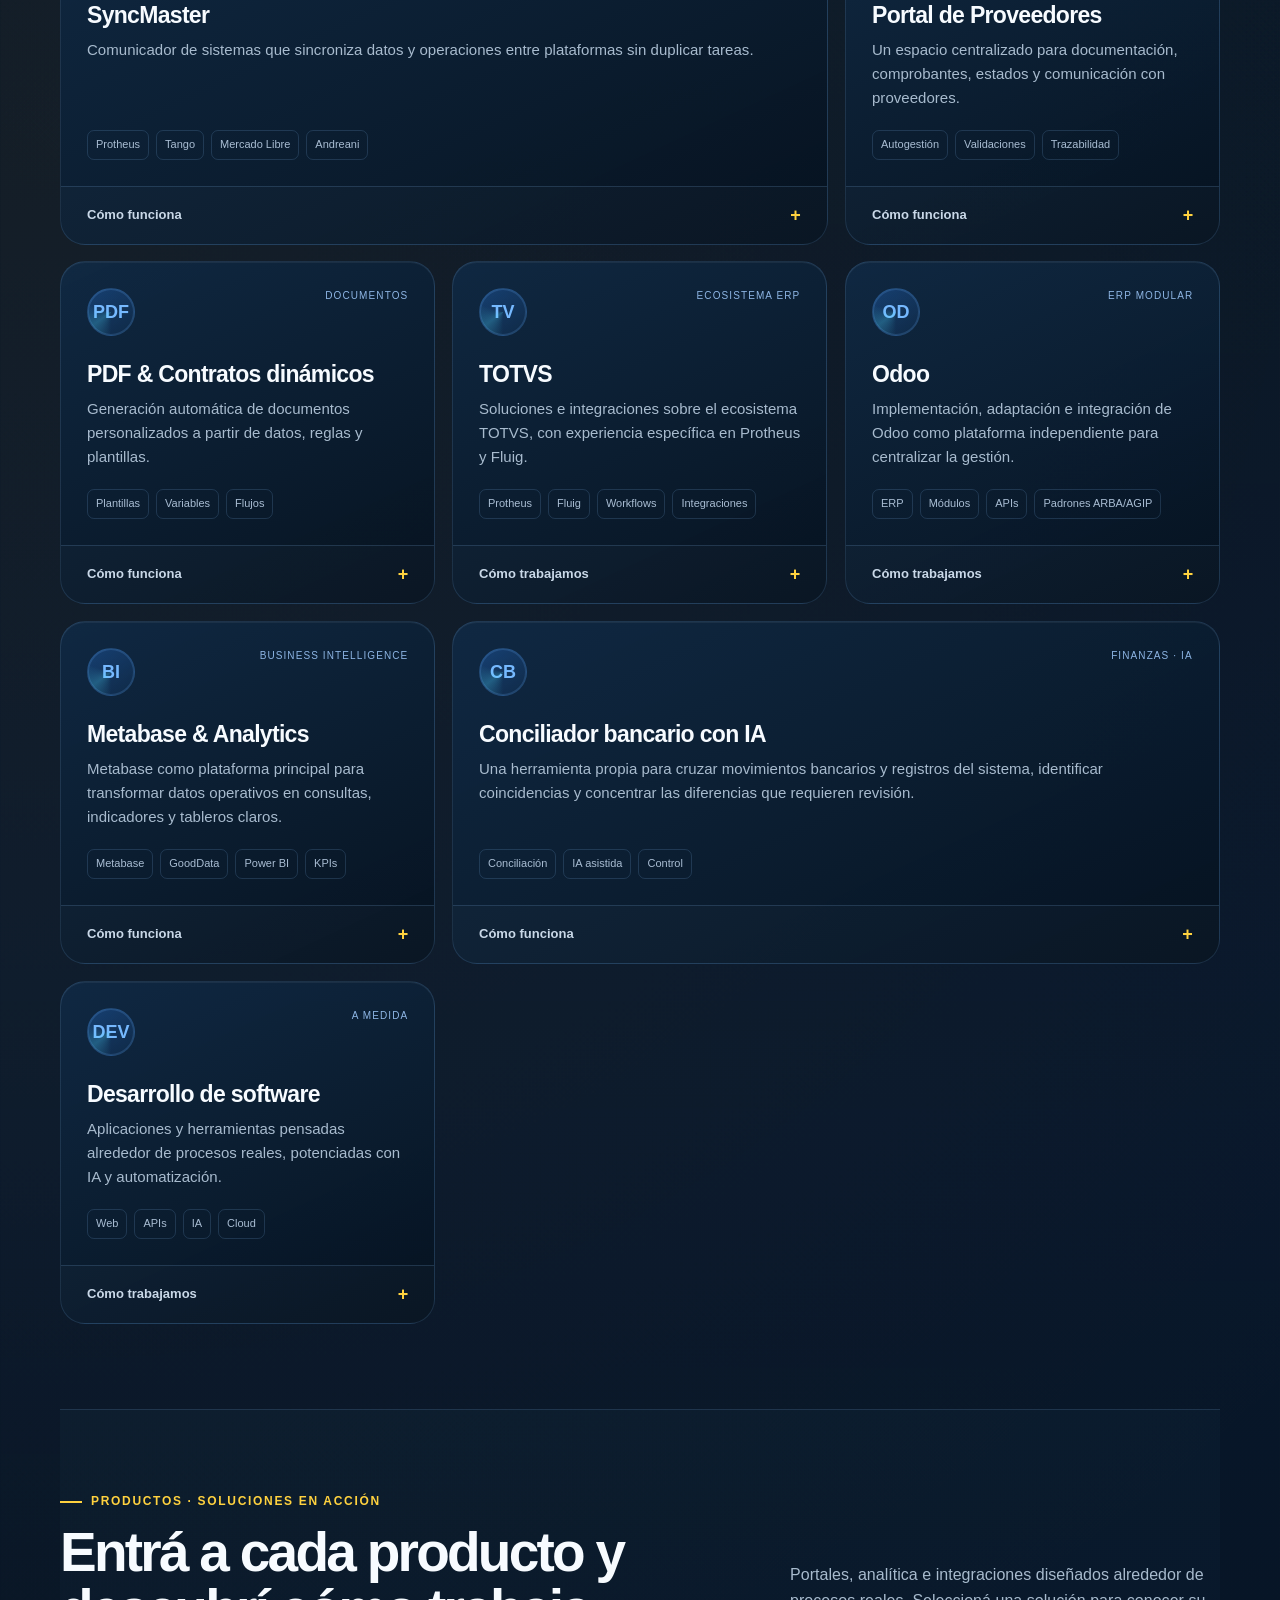
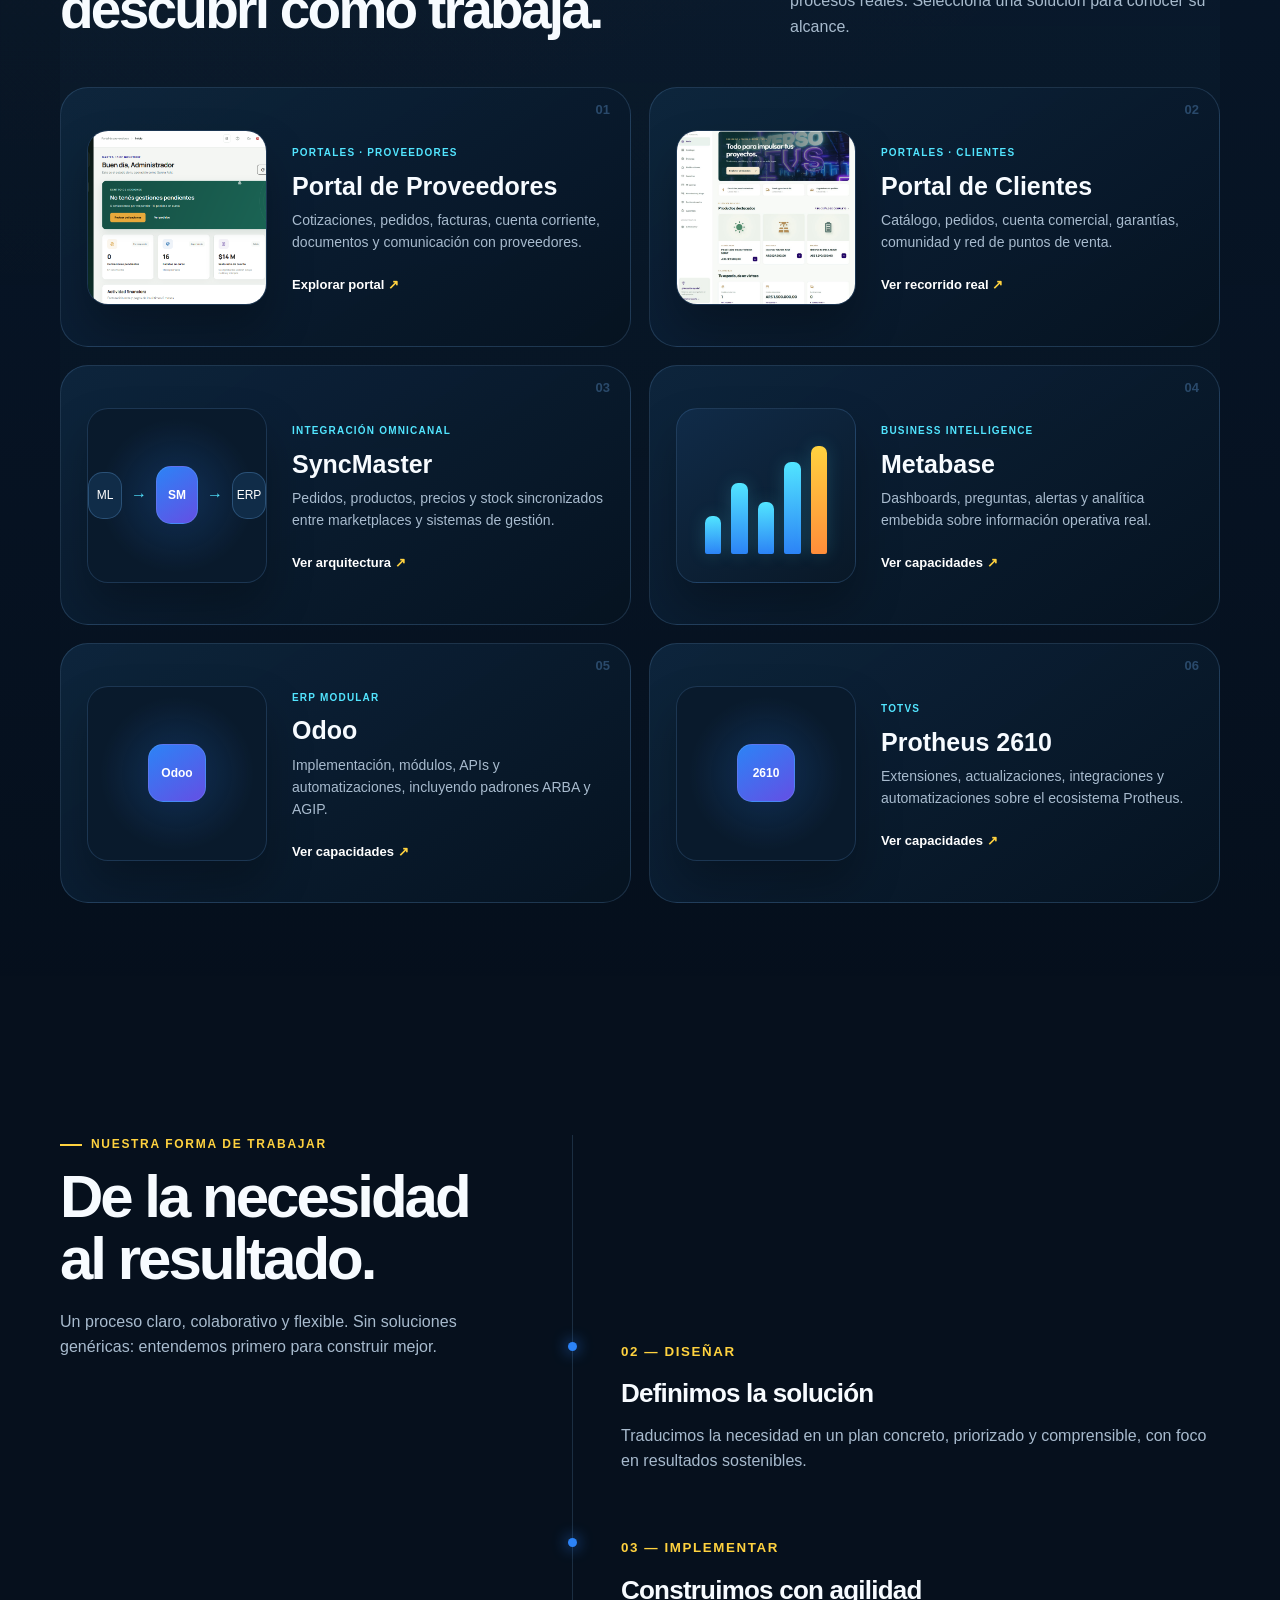
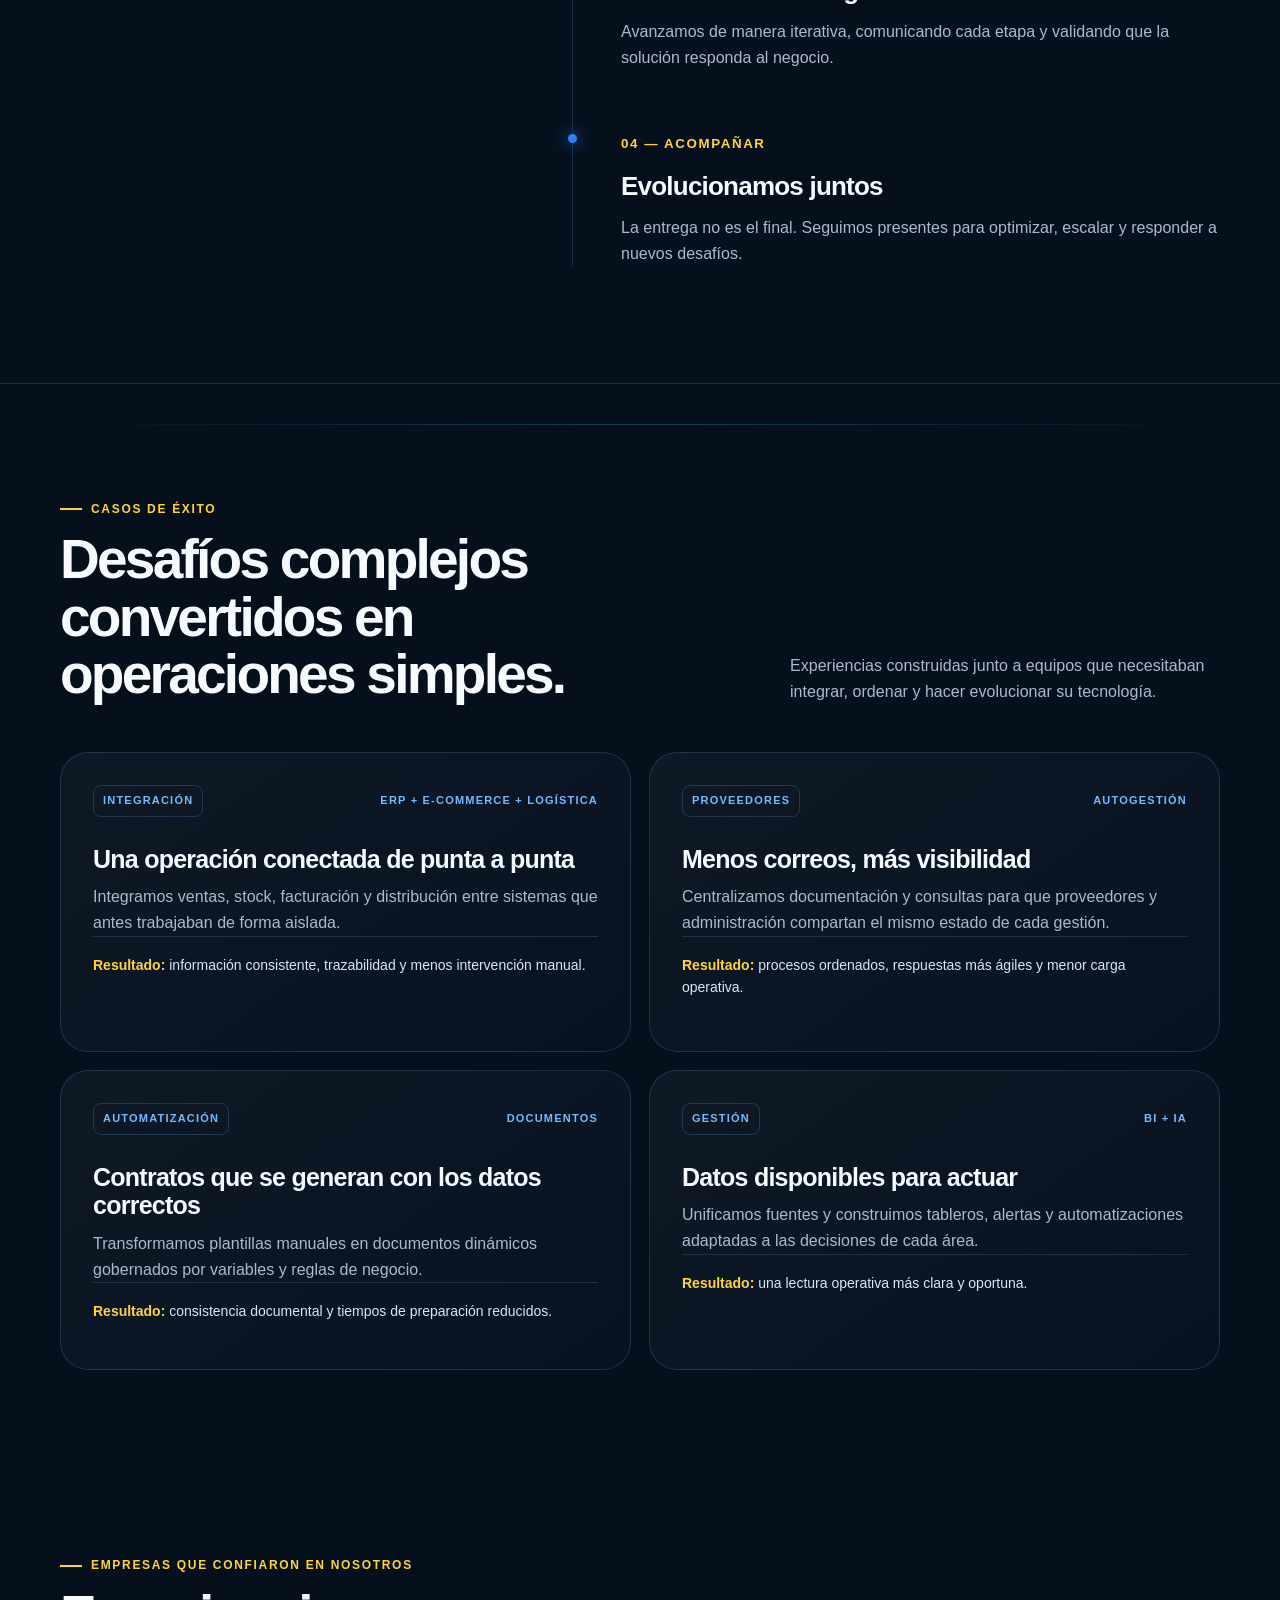
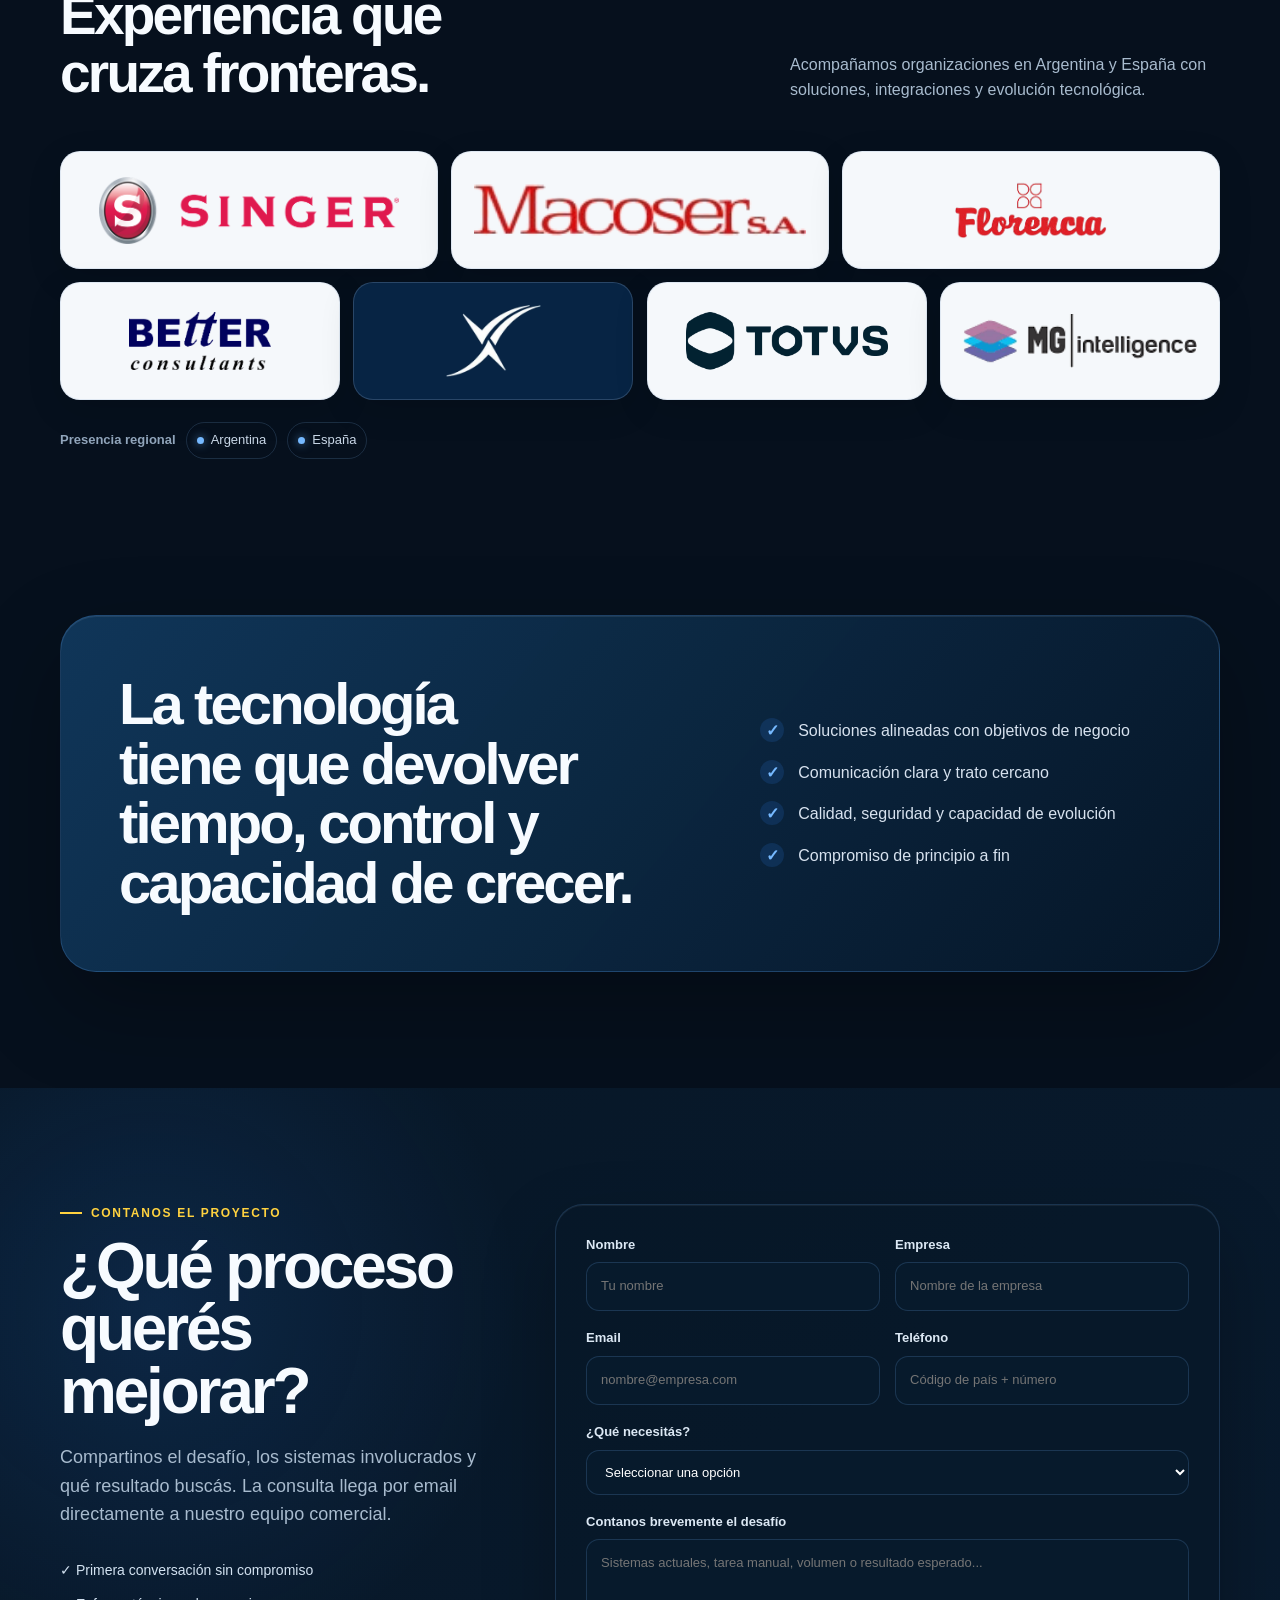
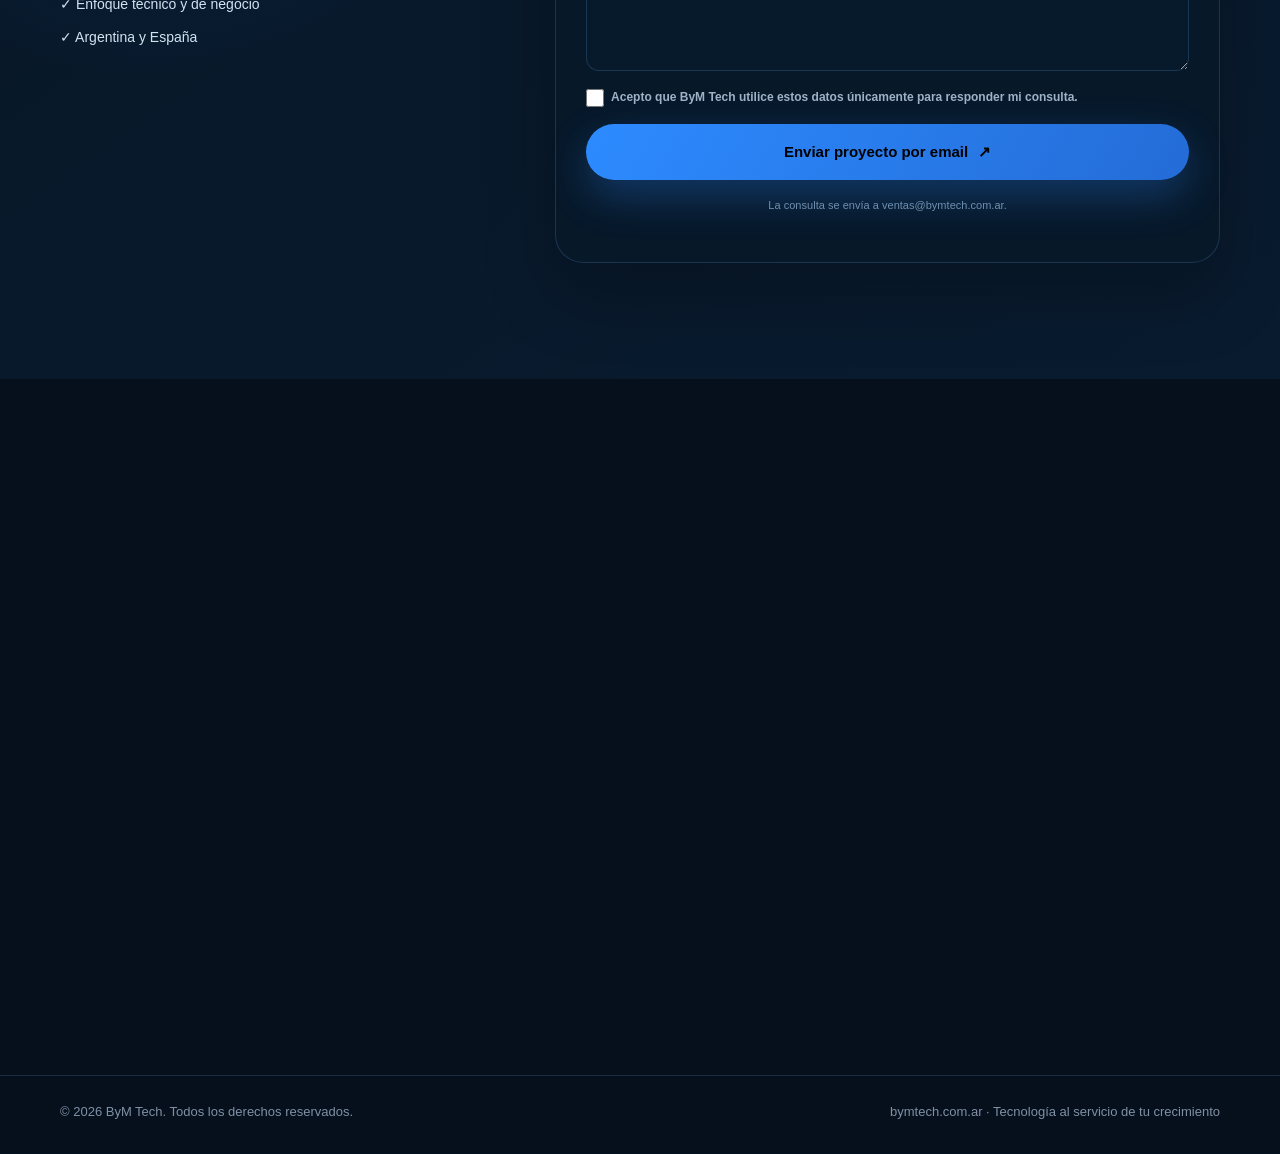
==== commit e4eb9f67: "Add real client portal walkthrough" ====
--- a/index.html
+++ b/index.html
@@ -87,7 +87,7 @@
     .solution-grid{display:grid;grid-template-columns:repeat(2,1fr);gap:18px}.solution-card{position:relative;display:grid;grid-template-columns:180px 1fr;gap:25px;align-items:center;min-height:260px;padding:26px;border:1px solid var(--line);border-radius:28px;background:linear-gradient(145deg,rgba(15,40,65,.86),rgba(6,19,33,.94));color:var(--text);text-align:left;cursor:pointer;overflow:hidden;transition:.35s}.solution-card:before{content:"";position:absolute;inset:0;background:radial-gradient(circle at 10% 10%,rgba(82,229,255,.13),transparent 32%);opacity:0;transition:.35s}.solution-card:hover,.solution-card:focus-visible{transform:translateY(-7px);border-color:rgba(82,229,255,.38);box-shadow:0 28px 70px rgba(0,0,0,.28);outline:none}.solution-card:hover:before,.solution-card:focus-visible:before{opacity:1}.solution-card>*{position:relative;z-index:2}.solution-index{position:absolute;right:20px;top:15px;color:rgba(118,185,255,.3);font:700 13px/1 var(--font-display)}.solution-card small{color:var(--cyan);font-size:10px;font-weight:800;letter-spacing:.12em;text-transform:uppercase}.solution-card h3{margin:9px 0 10px;font-size:25px;line-height:1.05}.solution-card p{margin:0 0 17px;color:var(--muted);font-size:14px}.solution-card strong{color:white;font-size:13px}.solution-card strong i{color:var(--yellow);font-style:normal}.solution-visual{height:175px;border:1px solid rgba(118,185,255,.18);border-radius:21px;background:#091a2c;overflow:hidden;box-shadow:0 25px 45px rgba(0,0,0,.26)}.image-mini img{width:100%;height:100%;object-fit:cover}.supplier-mini{position:relative;padding:20px;background:linear-gradient(145deg,#edf6ff,#b8d9ff)}.supplier-mini:before{content:"";display:block;width:37px;height:100%;border-radius:9px;background:#173d6d}.supplier-mini span{position:absolute;left:72px;right:18px;height:18px;border-radius:6px;background:white}.supplier-mini span:nth-child(1){top:28px}.supplier-mini span:nth-child(2){top:58px;width:45%}.supplier-mini span:nth-child(3){top:94px;height:56px;background:linear-gradient(110deg,#fff,#e8f2ff)}.supplier-mini b{position:absolute;left:24px;bottom:22px;color:white;font-size:9px;writing-mode:vertical-rl}.sync-mini{display:flex;align-items:center;justify-content:center;gap:9px;background:radial-gradient(circle,rgba(44,131,246,.2),transparent 62%),#091a2c}.sync-mini span,.sync-mini b{display:grid;place-items:center;width:47px;height:47px;border:1px solid rgba(118,185,255,.26);border-radius:15px;background:#102c48;color:white;font-size:12px}.sync-mini b{width:58px;height:58px;background:linear-gradient(145deg,var(--blue),#644fe4)}.sync-mini i{color:var(--cyan);font-style:normal}.analytics-mini{display:flex;align-items:end;justify-content:center;gap:10px;padding:28px;background:linear-gradient(145deg,#102b48,#091827)}.analytics-mini i{width:16%;height:var(--h);border-radius:7px 7px 2px 2px;background:linear-gradient(180deg,var(--cyan),var(--blue));box-shadow:0 0 18px rgba(82,229,255,.18)}.analytics-mini i:nth-child(1){--h:32%}.analytics-mini i:nth-child(2){--h:60%}.analytics-mini i:nth-child(3){--h:44%}.analytics-mini i:nth-child(4){--h:78%}.analytics-mini i:nth-child(5){--h:92%;background:linear-gradient(180deg,var(--yellow),#ff8d3a)}
     .project-form-section{background:radial-gradient(circle at 12% 25%,rgba(44,131,246,.14),transparent 28%),linear-gradient(145deg,#071727,#091b2f)}.project-form-grid{display:grid;grid-template-columns:.78fr 1.22fr;gap:70px;align-items:start}.project-form-copy{position:sticky;top:120px}.project-form-copy h2{margin:10px 0 20px;font-size:clamp(42px,5vw,66px);line-height:.98;letter-spacing:-.05em}.project-form-copy p{color:var(--muted);font-size:18px}.form-promise{display:grid;gap:11px;margin-top:30px;color:#d3e2f1;font-size:14px}.form-promise span{display:flex;gap:10px}.form-promise span::first-letter{color:var(--cyan)}.project-form{display:grid;gap:17px;padding:30px;border:1px solid rgba(118,185,255,.18);border-radius:28px;background:rgba(8,24,41,.72);box-shadow:inset 0 1px rgba(255,255,255,.06),0 30px 70px rgba(0,0,0,.25)}.field-row{display:grid;grid-template-columns:1fr 1fr;gap:15px}.project-form label{display:grid;gap:7px;color:#dce8f4;font-size:13px;font-weight:700}.project-form input,.project-form select,.project-form textarea{width:100%;border:1px solid rgba(118,185,255,.18);border-radius:13px;background:#071a2c;color:white;padding:13px 14px;font:inherit;font-weight:400;outline:none;transition:.2s}.project-form input:focus,.project-form select:focus,.project-form textarea:focus{border-color:var(--cyan);box-shadow:0 0 0 3px rgba(82,229,255,.1)}.project-form textarea{resize:vertical;min-height:125px}.project-form select option{background:#071a2c}.project-form .consent{display:flex;grid-template-columns:auto 1fr;align-items:flex-start;font-size:12px;color:#9fb3c7}.project-form .consent input{width:18px;height:18px;margin:1px 0 0}.form-submit{border:0;cursor:pointer}.form-note{margin:0;color:#7890a8;font-size:11px;text-align:center}
     .solution-dialog{width:min(1120px,calc(100% - 30px));max-height:calc(100dvh - 30px);padding:0;border:1px solid rgba(118,185,255,.22);border-radius:30px;background:#071522;color:var(--text);box-shadow:0 45px 120px rgba(0,0,0,.65);overflow:hidden}.solution-dialog::backdrop{background:rgba(1,8,15,.82);backdrop-filter:blur(13px)}.dialog-shell{position:relative;max-height:calc(100dvh - 32px);overflow:auto;padding:54px}.dialog-close{position:sticky;float:right;top:0;z-index:10;width:42px;height:42px;margin:-31px -31px 0 0;border:1px solid var(--line);border-radius:50%;background:#0c243d;color:white;font-size:25px;cursor:pointer}.dialog-close:hover{background:var(--blue)}.dialog-content h2{max-width:820px;margin:9px 0 18px;font-size:clamp(38px,5vw,62px);line-height:1;letter-spacing:-.05em}.detail-layout{display:grid;grid-template-columns:.82fr 1.18fr;gap:45px;align-items:center}.detail-kicker{color:var(--cyan);font-size:11px;font-weight:800;letter-spacing:.14em;text-transform:uppercase}.detail-layout p,.detail-lead{color:var(--muted);font-size:17px}.detail-list{display:grid;gap:9px;padding:0;list-style:none;color:#d6e4f1}.detail-list li{position:relative;padding-left:22px}.detail-list li:before{content:"";position:absolute;left:0;top:.7em;width:7px;height:7px;border-radius:50%;background:var(--yellow);box-shadow:0 0 10px var(--yellow)}.detail-actions{display:flex;gap:10px;flex-wrap:wrap;margin-top:25px}.portal-ui{border:1px solid rgba(118,185,255,.24);border-radius:22px;overflow:hidden;background:#eaf3fc;color:#132c47;box-shadow:0 35px 80px rgba(0,0,0,.34)}.ui-top{display:flex;align-items:center;gap:10px;padding:12px 15px;background:white;font-size:11px}.ui-top i{width:18px;height:18px;border-radius:6px;background:var(--blue)}.ui-top b{margin-left:auto;color:#26a46b;font-size:9px}.ui-body{display:grid;grid-template-columns:105px 1fr;min-height:330px}.ui-body aside{display:grid;align-content:start;gap:7px;padding:15px 9px;background:#123c68;color:#c9ddf1;font-size:9px}.ui-body aside span{padding:8px;border-radius:7px}.ui-body aside .active{background:rgba(255,255,255,.14);color:white}.ui-body main{display:block;padding:17px}.ui-kpis{display:grid;grid-template-columns:repeat(3,1fr);gap:8px}.ui-kpis b{padding:13px;border-radius:9px;background:white;font-size:20px}.ui-kpis small{display:block;color:#6d8499;font-size:7px;font-weight:500}.ui-chart{display:flex;align-items:end;gap:8px;height:120px;margin-top:10px;padding:15px;background:white;border-radius:9px}.ui-chart i{flex:1;height:var(--h);border-radius:4px 4px 0 0;background:linear-gradient(var(--blue2),var(--blue))}.ui-chart i:nth-child(1){--h:25%}.ui-chart i:nth-child(2){--h:50%}.ui-chart i:nth-child(3){--h:38%}.ui-chart i:nth-child(4){--h:72%}.ui-chart i:nth-child(5){--h:58%}.ui-chart i:nth-child(6){--h:88%}.ui-table{display:grid;gap:6px;margin-top:10px;padding:12px;background:white;border-radius:9px}.ui-table span{height:7px;border-radius:99px;background:#dce8f2}.concept-label{display:block;padding:9px 14px;background:#dceaf6;color:#5c7186;font-size:8px}.portal-gallery{display:grid;grid-template-columns:1fr 1fr;gap:12px}.portal-gallery img{width:100%;height:270px;object-fit:cover;border-radius:17px;border:1px solid var(--line)}.portal-gallery small{grid-column:1/-1;color:#8196aa}.sync-diagram{display:grid;grid-template-columns:1fr 1.2fr 1fr 1fr .85fr;gap:14px;align-items:center;margin:35px 0;padding:27px;border:1px solid var(--line);border-radius:24px;background:rgba(255,255,255,.025)}.system-node{display:grid;place-items:center;gap:7px;min-height:150px;padding:16px;border:1px solid rgba(118,185,255,.2);border-radius:20px;background:#0c243c;text-align:center}.system-node img{width:100%;max-width:145px;max-height:60px;object-fit:contain}.system-node small{color:#92a9bf;font-size:10px}.system-node.master{background:linear-gradient(145deg,#123d68,#0a223b)}.system-node.master img{width:55px}.system-node.master b{font-size:18px}.system-node.erp b{font-size:34px}.flow-channel{position:relative;display:flex;flex-wrap:wrap;justify-content:center;gap:6px}.flow-channel span{padding:5px 7px;border:1px solid rgba(82,229,255,.2);border-radius:7px;color:#aed1e8;font-size:9px}.flow-channel i{width:100%;color:var(--cyan);font-size:28px;font-style:normal;text-align:center}.sync-notes{display:flex;flex-wrap:wrap;gap:9px}.sync-notes span{padding:8px 11px;border:1px solid var(--line);border-radius:99px;color:#bdd0e2;font-size:11px}.trademark-note{margin-top:25px;color:#71869a!important;font-size:11px!important}.platform-gallery{display:grid;grid-template-columns:repeat(3,1fr);gap:16px;margin-top:30px}.platform-gallery figure{display:flex;flex-direction:column;margin:0;border:1px solid var(--line);border-radius:20px;overflow:hidden;background:#0b2035}.platform-gallery figure>img{width:100%;height:220px;object-fit:cover;object-position:top}.platform-gallery figcaption{display:grid;gap:8px;padding:18px}.platform-gallery figcaption b{font-size:20px}.platform-gallery figcaption span{color:var(--muted);font-size:13px}.platform-gallery figcaption a{color:var(--cyan);font-size:11px}.protheus-screen{display:grid;place-content:center;height:220px;padding:25px;background:radial-gradient(circle at 70% 10%,rgba(82,229,255,.16),transparent 32%),linear-gradient(145deg,#052f49,#061421);text-align:center}.protheus-screen span{color:var(--cyan);font-size:10px;letter-spacing:.2em}.protheus-screen b{font-size:28px}.protheus-screen i{color:#8caac1;font-size:11px;font-style:normal}.protheus-screen div{display:flex;gap:7px;justify-content:center;margin-top:18px}.protheus-screen u{width:42px;height:28px;border:1px solid rgba(82,229,255,.2);border-radius:7px;background:rgba(82,229,255,.05)}
-    .real-gallery{display:grid;grid-template-columns:1fr 1fr;gap:10px}.real-gallery img{width:100%;height:190px;object-fit:cover;object-position:top;border:1px solid var(--line);border-radius:15px;background:#fff}.real-gallery small{grid-column:1/-1;color:#8196aa}.form-submit[disabled]{opacity:.65;cursor:wait}.form-status{margin:0;color:#7890a8;font-size:11px;text-align:center}.form-status.success{color:#65e7aa}.form-status.error{color:#ff9f9f}.platform-detail{display:grid;grid-template-columns:.9fr 1.1fr;gap:40px;align-items:center}.platform-detail figure{margin:0;border:1px solid var(--line);border-radius:22px;overflow:hidden;background:#0b2035}.platform-detail figure img{display:block;width:100%;max-height:420px;object-fit:cover;object-position:top}.platform-detail .protheus-screen{height:390px}
+    .real-gallery{display:grid;grid-template-columns:1fr 1fr;gap:10px}.real-gallery img{width:100%;height:190px;object-fit:cover;object-position:top;border:1px solid var(--line);border-radius:15px;background:#fff}.real-gallery small{grid-column:1/-1;color:#8196aa}.portal-video{display:grid;gap:12px}.portal-video video{display:block;width:100%;border:1px solid var(--line);border-radius:20px;background:#02070d;box-shadow:0 28px 70px rgba(0,0,0,.35)}.portal-video small{color:#8196aa}.form-submit[disabled]{opacity:.65;cursor:wait}.form-status{margin:0;color:#7890a8;font-size:11px;text-align:center}.form-status.success{color:#65e7aa}.form-status.error{color:#ff9f9f}.platform-detail{display:grid;grid-template-columns:.9fr 1.1fr;gap:40px;align-items:center}.platform-detail figure{margin:0;border:1px solid var(--line);border-radius:22px;overflow:hidden;background:#0b2035}.platform-detail figure img{display:block;width:100%;max-height:420px;object-fit:cover;object-position:top}.platform-detail .protheus-screen{height:390px}
     @media(max-width:950px){.solution-card{grid-template-columns:130px 1fr}.solution-visual{height:145px}.project-form-grid,.detail-layout,.platform-detail{grid-template-columns:1fr}.project-form-copy{position:static}.platform-gallery{grid-template-columns:1fr 1fr}.sync-diagram{grid-template-columns:1fr}.flow-channel{padding:5px}.flow-channel i{transform:rotate(90deg)}.flow-channel.return i{transform:none}.system-node{min-height:120px}}
     @media(max-width:650px){.solution-grid{grid-template-columns:1fr}.solution-card{grid-template-columns:105px 1fr;min-height:210px;padding:18px;gap:16px;border-radius:22px}.solution-visual{height:120px;border-radius:16px}.solution-card h3{font-size:20px}.solution-card p{font-size:12px}.field-row{grid-template-columns:1fr}.project-form{padding:20px}.solution-dialog{width:calc(100% - 14px);max-height:calc(100dvh - 14px);border-radius:22px}.dialog-shell{max-height:calc(100dvh - 16px);padding:45px 20px 25px}.dialog-close{margin:-31px -7px 0 0}.portal-gallery{grid-template-columns:1fr}.portal-gallery img{height:220px}.platform-gallery{grid-template-columns:1fr}.sync-diagram{padding:16px}.ui-body{grid-template-columns:78px 1fr}.ui-kpis{grid-template-columns:1fr}.ui-kpis b:nth-child(n+2){display:none}.dialog-content h2{font-size:36px}}
   </style>
@@ -137,7 +137,7 @@
         </div>
         <div class="showcase" id="soluciones"><div class="section-head reveal"><div><div class="section-kicker">Productos · Soluciones en acción</div><h2>Entrá a cada producto y descubrí cómo trabaja.</h2></div><p>Portales, analítica e integraciones diseñados alrededor de procesos reales. Seleccioná una solución para conocer su alcance.</p></div><div class="solution-grid">
           <button class="solution-card reveal" type="button" data-solution="suppliers"><span class="solution-index">01</span><div class="solution-visual image-mini"><img src="assets/portal-proveedores/02-dashboard.png" alt="Dashboard real del Portal de Proveedores"></div><div><small>Portales · Proveedores</small><h3>Portal de Proveedores</h3><p>Cotizaciones, pedidos, facturas, cuenta corriente, documentos y comunicación con proveedores.</p><strong>Explorar portal <i>↗</i></strong></div></button>
-          <button class="solution-card reveal" type="button" data-solution="clients"><span class="solution-index">02</span><div class="solution-visual image-mini"><img src="assets/portal-clientes/portal-clientes-portada-1.jpg" alt="Portal de Clientes"></div><div><small>Portales · Clientes</small><h3>Portal de Clientes</h3><p>Catálogo, pedidos, cuenta comercial, garantías, comunidad y red de puntos de venta.</p><strong>Explorar portal <i>↗</i></strong></div></button>
+          <button class="solution-card reveal" type="button" data-solution="clients"><span class="solution-index">02</span><div class="solution-visual image-mini"><img src="assets/portal-clientes/03-inicio.png" alt="Inicio real del Portal de Clientes"></div><div><small>Portales · Clientes</small><h3>Portal de Clientes</h3><p>Catálogo, pedidos, cuenta comercial, garantías, comunidad y red de puntos de venta.</p><strong>Ver recorrido real <i>↗</i></strong></div></button>
           <button class="solution-card reveal" type="button" data-solution="sync"><span class="solution-index">03</span><div class="solution-visual sync-mini" aria-hidden="true"><span>ML</span><i>→</i><b>SM</b><i>→</i><span>ERP</span></div><div><small>Integración omnicanal</small><h3>SyncMaster</h3><p>Pedidos, productos, precios y stock sincronizados entre marketplaces y sistemas de gestión.</p><strong>Ver arquitectura <i>↗</i></strong></div></button>
           <button class="solution-card reveal" type="button" data-solution="metabase"><span class="solution-index">04</span><div class="solution-visual analytics-mini" aria-hidden="true"><i></i><i></i><i></i><i></i><i></i></div><div><small>Business Intelligence</small><h3>Metabase</h3><p>Dashboards, preguntas, alertas y analítica embebida sobre información operativa real.</p><strong>Ver capacidades <i>↗</i></strong></div></button>
           <button class="solution-card reveal" type="button" data-solution="odoo"><span class="solution-index">05</span><div class="solution-visual sync-mini" aria-hidden="true"><b>Odoo</b></div><div><small>ERP modular</small><h3>Odoo</h3><p>Implementación, módulos, APIs y automatizaciones, incluyendo padrones ARBA y AGIP.</p><strong>Ver capacidades <i>↗</i></strong></div></button>
@@ -162,7 +162,7 @@
   </main>
   <dialog class="solution-dialog" id="solutionDialog"><div class="dialog-shell"><button class="dialog-close" type="button" aria-label="Cerrar detalle">×</button><div class="dialog-content" id="dialogContent"></div></div></dialog>
   <template id="solution-suppliers"><article class="detail-layout"><div><span class="detail-kicker">Portales · Proveedores</span><h2>Todo el vínculo con proveedores, en un solo lugar.</h2><p>Cubre el circuito desde la cotización hasta el pago: órdenes de compra, entregas, comprobantes, retenciones, documentación, listas de precios, usuarios y notificaciones.</p><ul class="detail-list"><li>Autogestión para proveedores y control administrativo.</li><li>Carga inteligente de facturas con lectura PDF, OCR y QR.</li><li>Cuenta corriente, pagos, retenciones y repositorio documental.</li><li>Integración diferencial con el sistema central.</li><li>Personalización por empresa, idiomas y tema móvil.</li></ul><div class="detail-actions"><a class="btn btn-primary" href="portal-proveedores/">Ver mini-landing</a><a class="btn btn-secondary" href="#proyecto">Quiero implementarlo</a></div></div><div class="real-gallery"><img src="assets/portal-proveedores/01-login.png" alt="Ingreso real al Portal de Proveedores"><img src="assets/portal-proveedores/02-dashboard.png" alt="Dashboard real del Portal de Proveedores"><img src="assets/portal-proveedores/03-finanzas-pedidos.png" alt="Finanzas y pedidos del Portal de Proveedores"><img src="assets/portal-proveedores/04-carga-comprobante.png" alt="Carga inteligente de comprobantes"><small>Capturas reales del producto · datos visibles de demostración.</small></div></article></template>
-  <template id="solution-clients"><article class="detail-layout"><div><span class="detail-kicker">Portal de Clientes</span><h2>Una experiencia digital para comprar, consultar y volver.</h2><p>Un portal configurable que conecta catálogo, pedidos y relación comercial con contenido, garantías y comunidad.</p><ul class="detail-list"><li>Catálogo, fichas, favoritos, carrito y pedidos.</li><li>Consulta de crédito, facturas, saldos y cheques.</li><li>Garantías, puntos de venta y notificaciones.</li><li>Contenido editorial, proyectos y comunidad.</li><li>Adaptadores ERP desacoplados para Odoo, TOTVS u otros sistemas.</li></ul><a class="btn btn-primary" href="#proyecto">Conversemos sobre tu portal</a></div><div class="portal-gallery"><img src="assets/portal-clientes/portal-clientes-portada-1.jpg" alt="Portada gráfica utilizada en el Portal de Clientes"><img src="assets/portal-clientes/portal-clientes-portada-2.jpg" alt="Segunda portada gráfica utilizada en el Portal de Clientes"><small>Material visual real del proyecto. Las capturas funcionales se incorporarán cuando estén disponibles.</small></div></article></template>
+  <template id="solution-clients"><article class="detail-layout"><div><span class="detail-kicker">Portales · Clientes</span><h2>Una experiencia digital para comprar, consultar y volver.</h2><p>Un portal configurable que conecta catálogo, pedidos y relación comercial con contenido, garantías y comunidad.</p><ul class="detail-list"><li>Catálogo, fichas, favoritos, carrito y pedidos.</li><li>Consulta de crédito, facturas, saldos y cheques.</li><li>Garantías, puntos de venta y notificaciones.</li><li>Contenido editorial, proyectos y comunidad.</li><li>Adaptadores ERP desacoplados para Odoo, TOTVS u otros sistemas.</li></ul><a class="btn btn-primary" href="#proyecto">Conversemos sobre tu portal</a></div><div class="portal-video"><video controls preload="metadata" playsinline poster="assets/portal-clientes/03-inicio.png"><source src="assets/portal-clientes/portal-clientes-recorrido.mp4" type="video/mp4">Tu navegador no puede reproducir este video.</video><small>Recorrido real por el Portal de Clientes: acceso, catálogo, producto, carrito, cuenta, garantías, comunidad y administración.</small></div></article></template>
   <template id="solution-sync"><article><span class="detail-kicker">SyncMaster</span><h2>Mercado Libre y tu ERP, sincronizados de punta a punta.</h2><p class="detail-lead">SyncMaster recibe eventos y consulta información del marketplace, aplica reglas y transforma los datos antes de comunicarlos con el ERP.</p><div class="sync-diagram"><div class="system-node meli"><img src="https://pyxis-tec.com/assets/mercadolibre-logo-BaI2xbNb.png" alt="Mercado Libre"><small>Marketplace</small></div><div class="flow-channel"><span>Pedidos</span><span>Productos</span><span>Precios</span><span>Stock</span><i>→</i></div><div class="system-node master"><img src="assets/bymtech-logo.png" alt="ByM Tech"><b>SyncMaster</b><small>Validación · reglas · trazabilidad</small></div><div class="flow-channel return"><span>Estados</span><span>Facturación</span><span>Inventario</span><i>⇄</i></div><div class="system-node erp"><b>ERP</b><small>Protheus · Tango · Odoo</small></div></div><div class="sync-notes"><span>Colas y reintentos controlados</span><span>Registro de errores</span><span>Transformación de estructuras</span><span>Procesos programados y eventos</span></div><p class="trademark-note">Las marcas mencionadas identifican plataformas integradas. No implican representación ni patrocinio oficial.</p></article></template>
   <template id="solution-metabase"><article class="platform-detail"><div><span class="detail-kicker">Business Intelligence</span><h2>Metabase para entender y actuar.</h2><p class="detail-lead">Conectamos fuentes operativas, modelamos métricas y construimos tableros accesibles para cada equipo.</p><ul class="detail-list"><li>Dashboards, preguntas, filtros y alertas.</li><li>Permisos por grupo y distribución segura.</li><li>Analítica embebida en portales y aplicaciones.</li><li>También trabajamos con GoodData y Power BI.</li></ul><a class="btn btn-primary" href="#proyecto">Quiero ordenar mis datos</a></div><figure><img src="https://www.metabase.com/docs/latest/images/metabase-product-screenshot.png" alt="Dashboard oficial de Metabase" loading="lazy"></figure></article></template>
   <template id="solution-odoo"><article class="platform-detail"><div><span class="detail-kicker">ERP modular</span><h2>Odoo adaptado a la operación real.</h2><p class="detail-lead">Implementamos, extendemos e integramos Odoo como plataforma independiente, con foco en procesos sostenibles y datos consistentes.</p><ul class="detail-list"><li>Configuración y adaptación de módulos.</li><li>APIs e integraciones con sistemas externos.</li><li>Automatizaciones y desarrollos específicos.</li><li>Actualización de padrones de alícuotas ARBA y AGIP.</li></ul><a class="btn btn-primary" href="#proyecto">Conversemos sobre Odoo</a></div><figure><img src="https://www.odoo.com/documents/content/HLo6zjeWQnCVAvdPf2uZ6go4af3f?download=0" alt="Aplicaciones oficiales de Odoo" loading="lazy"></figure></article></template>
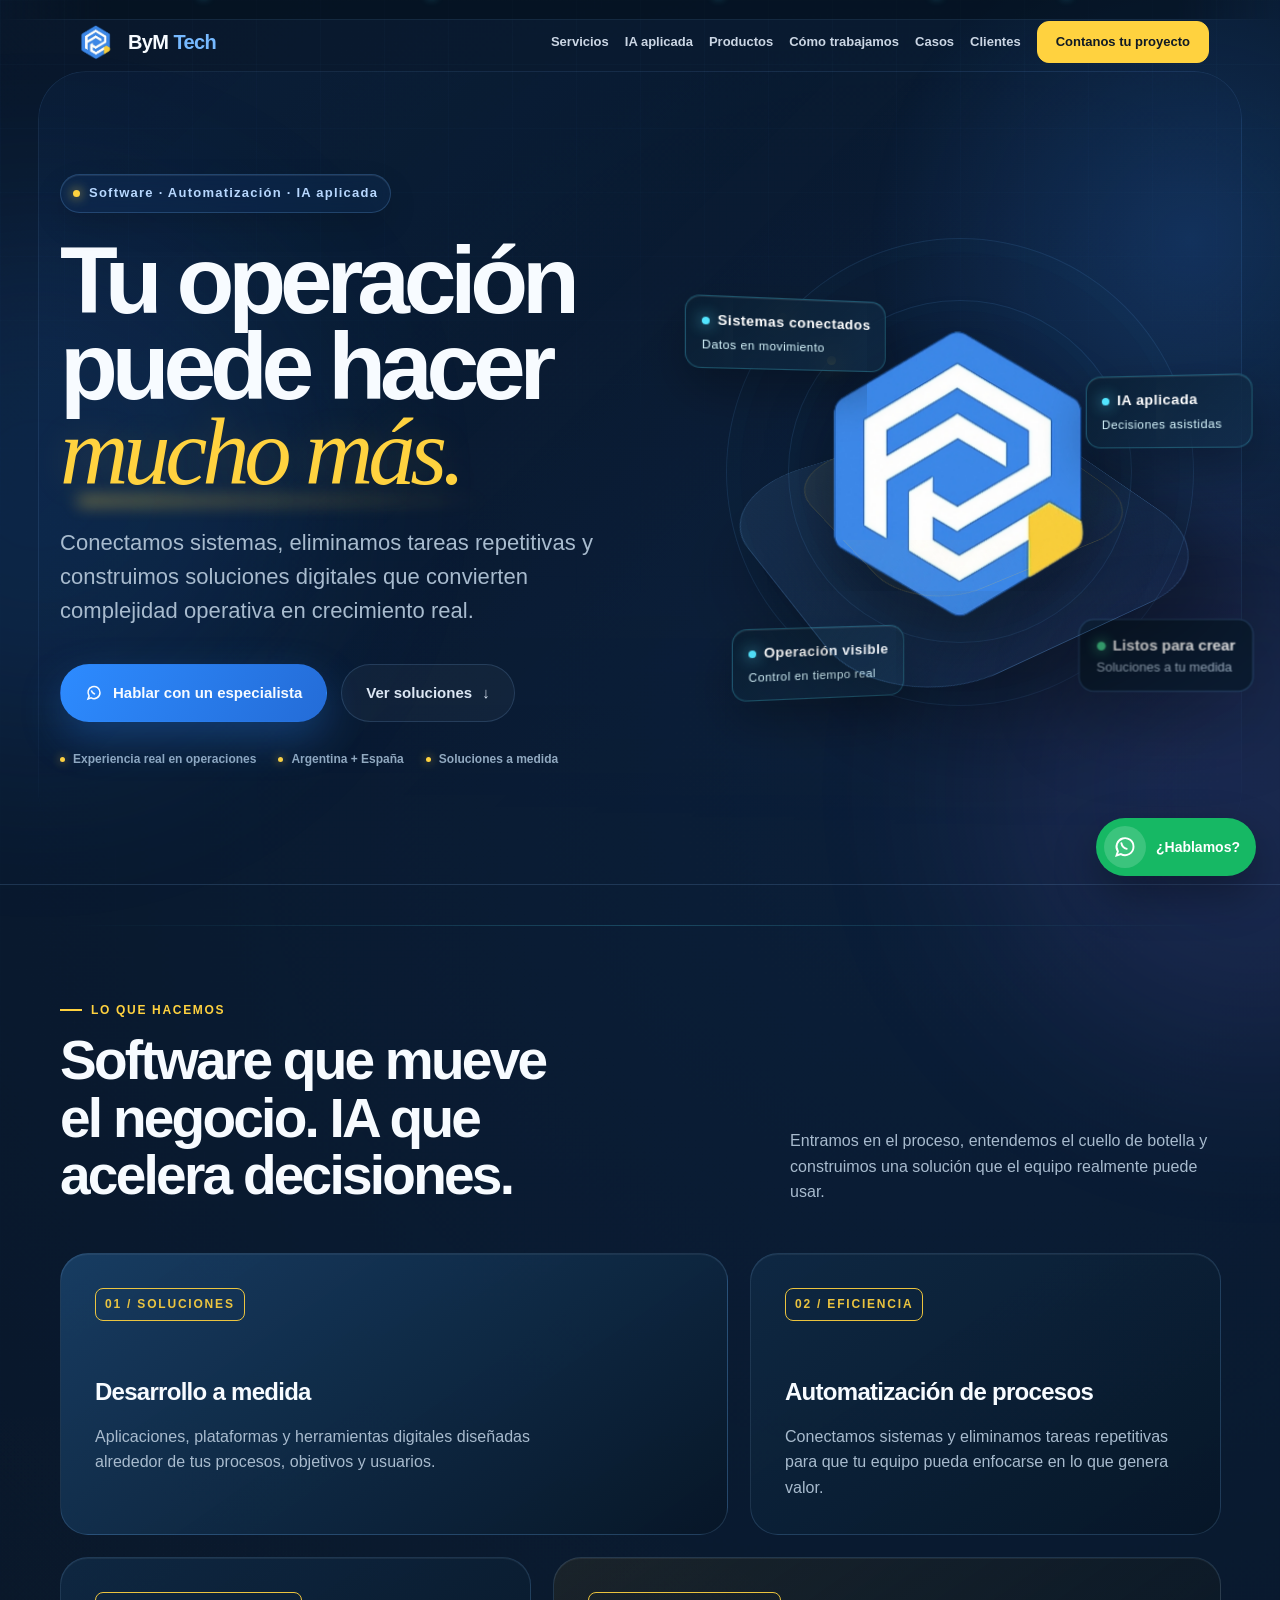
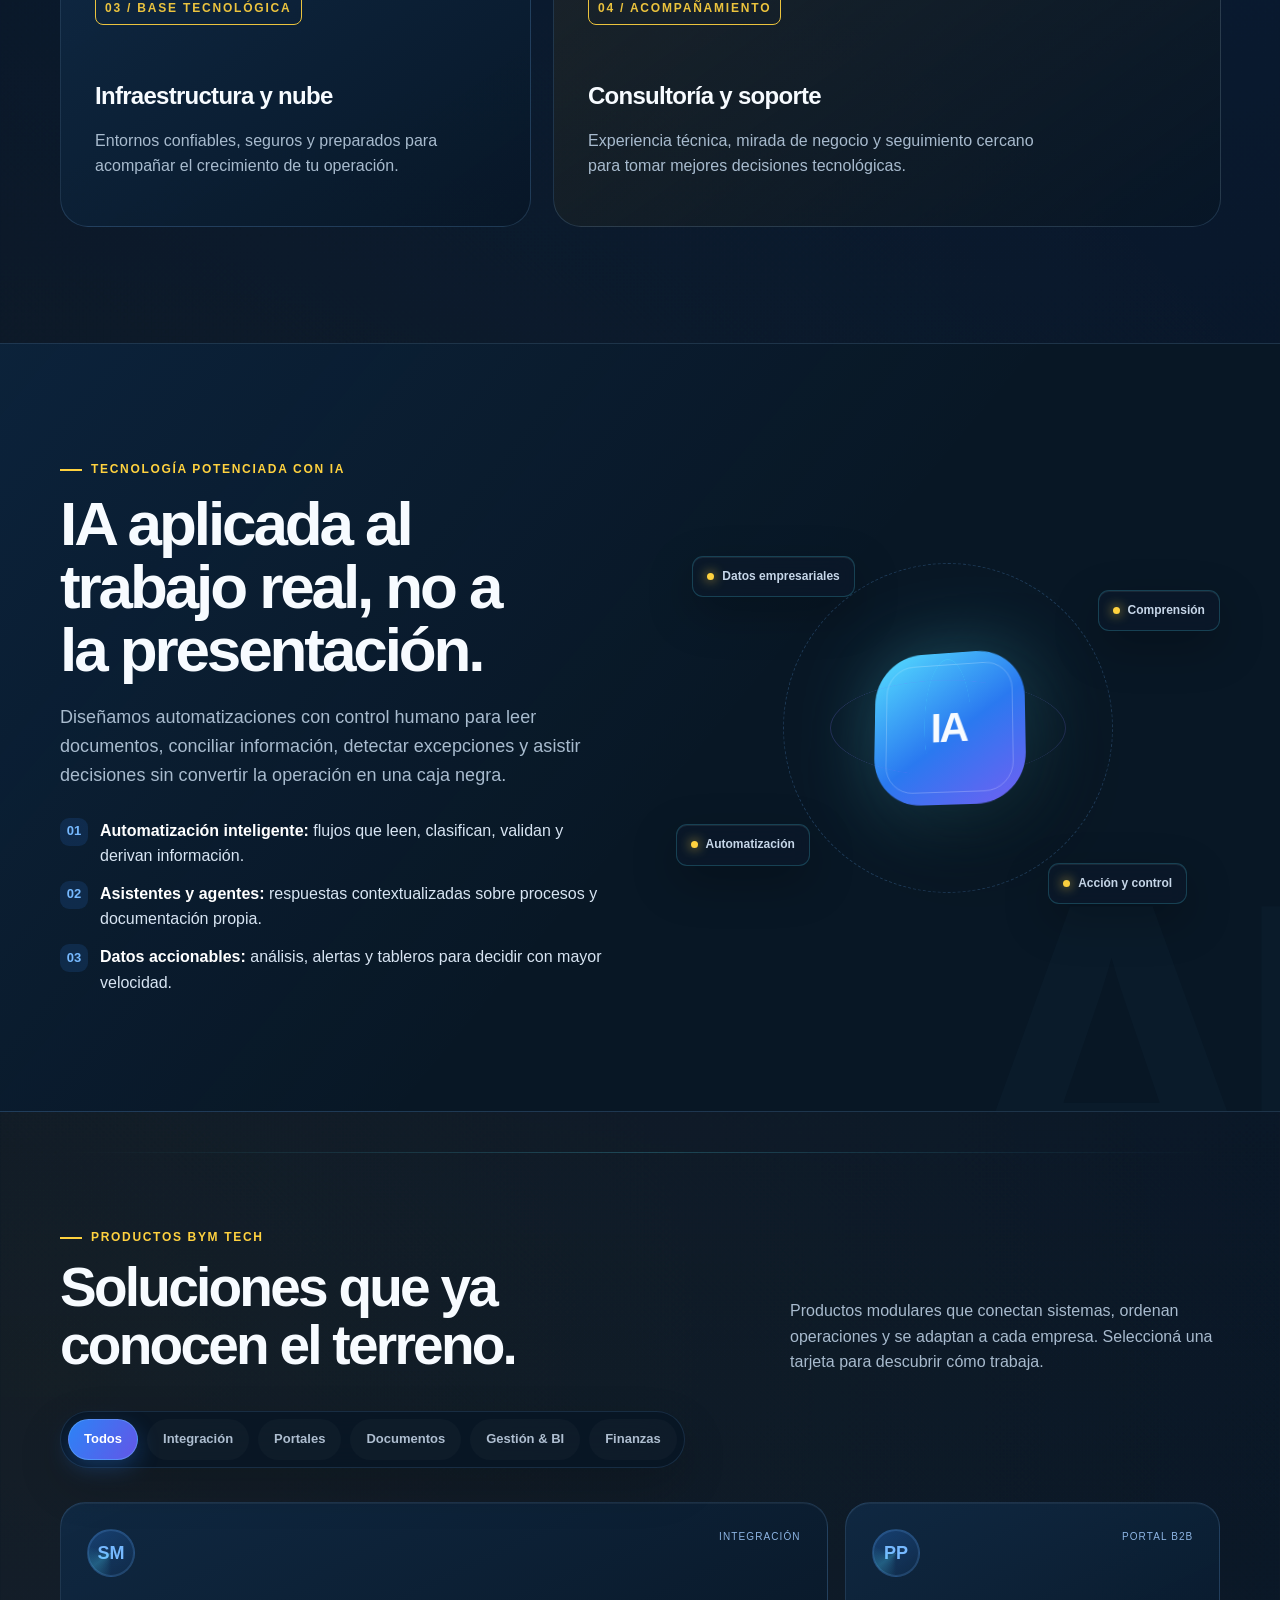
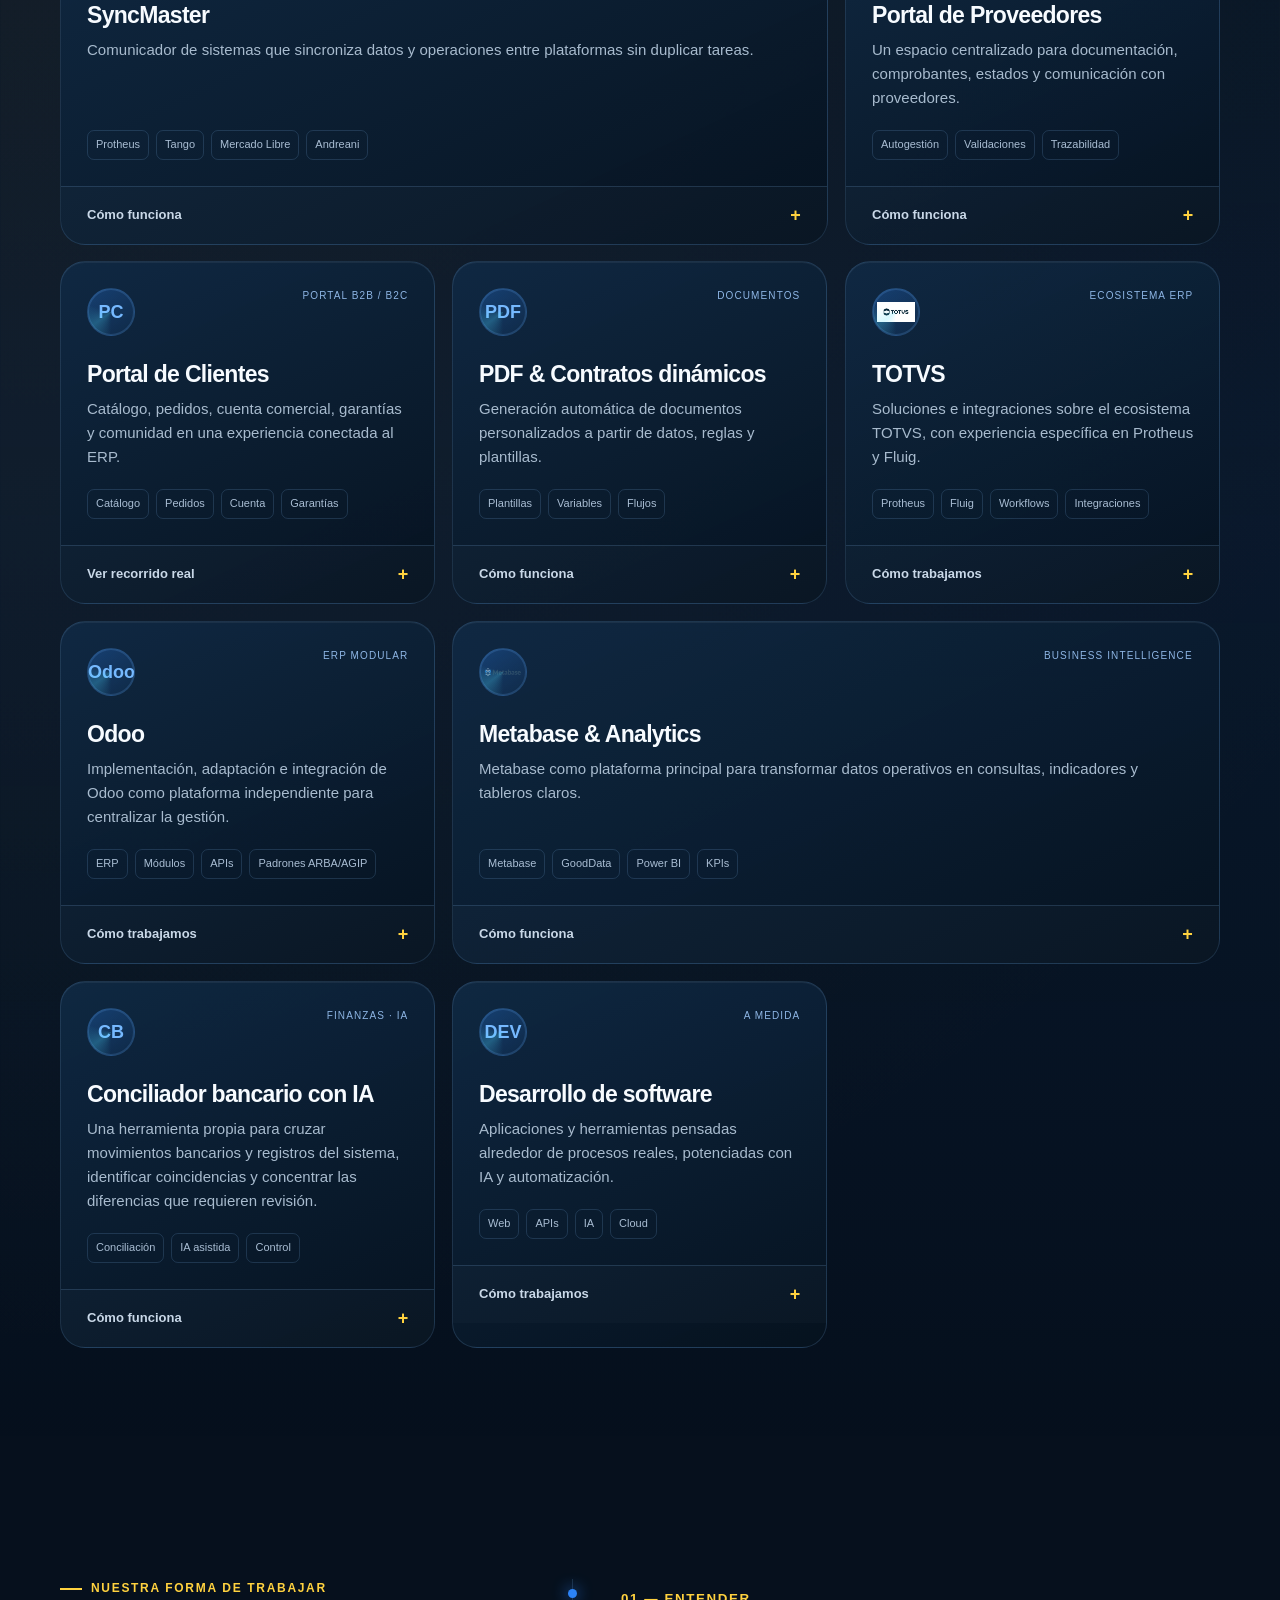
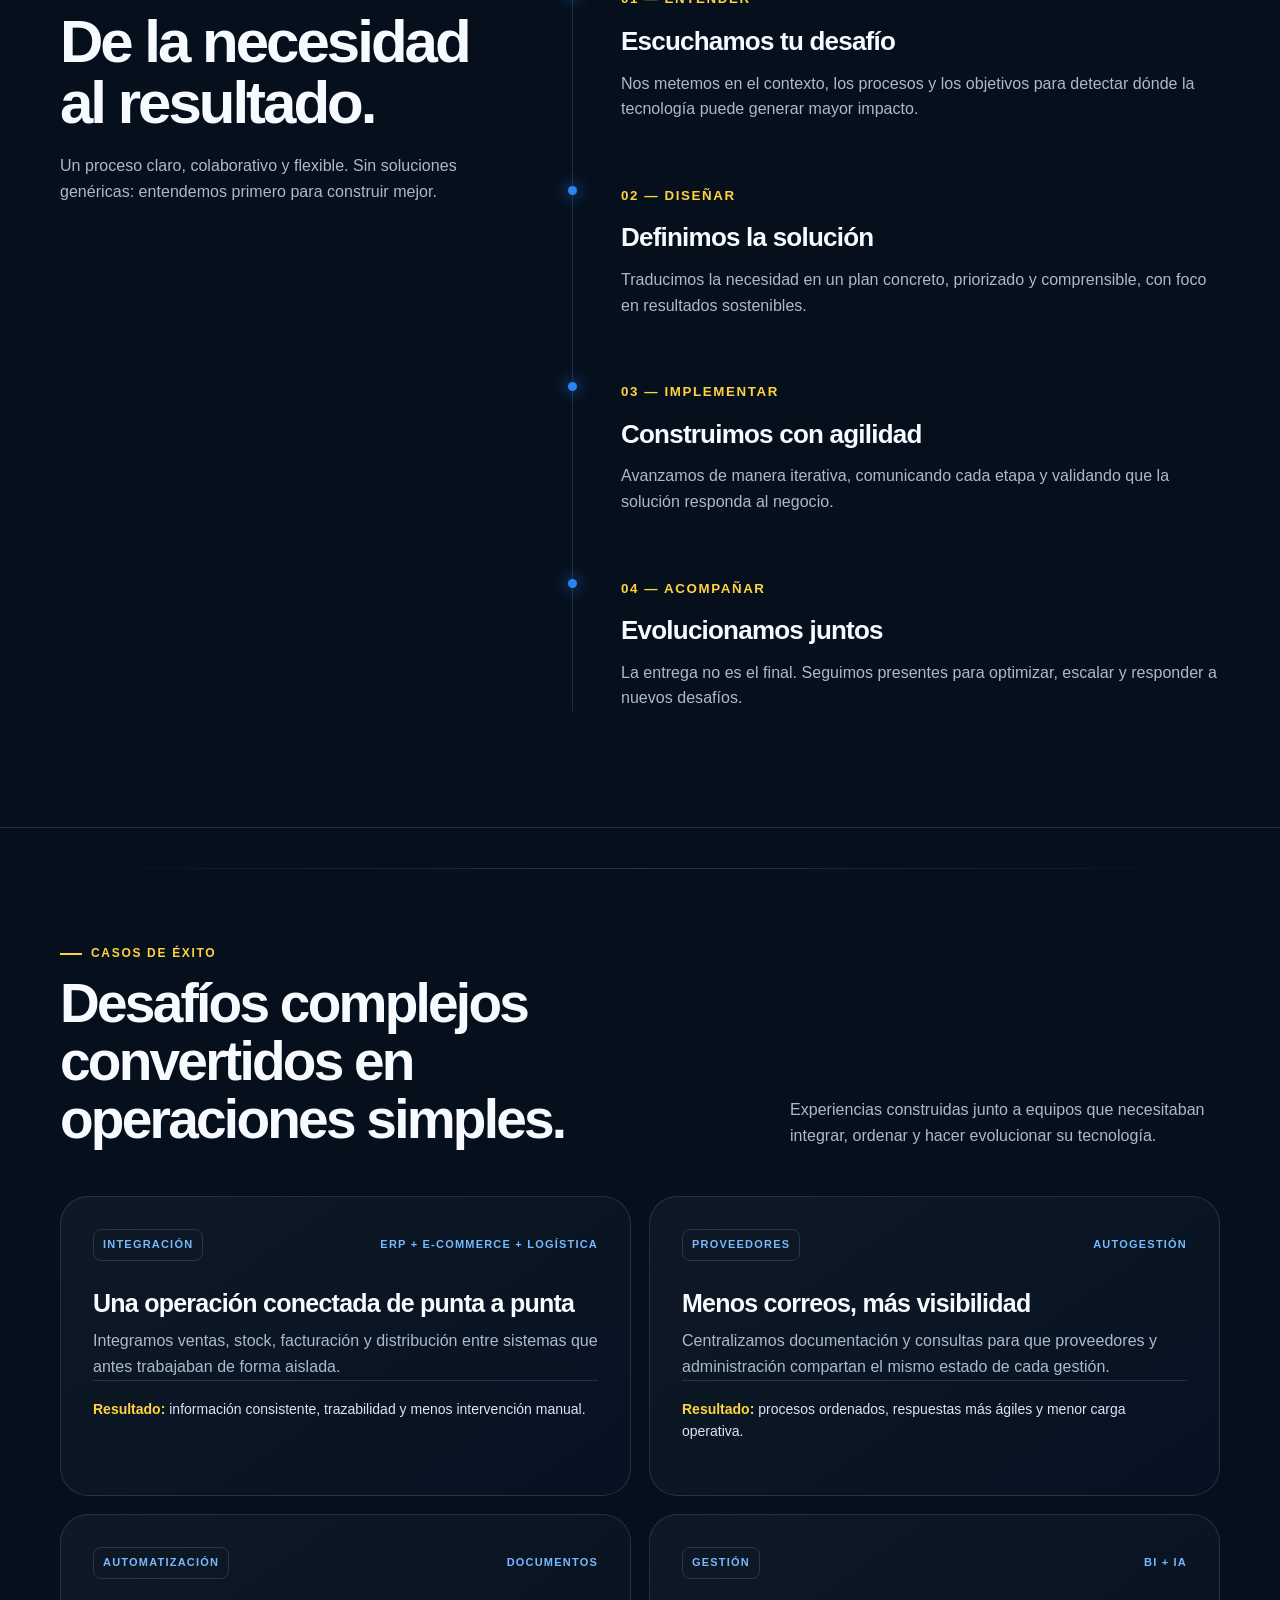
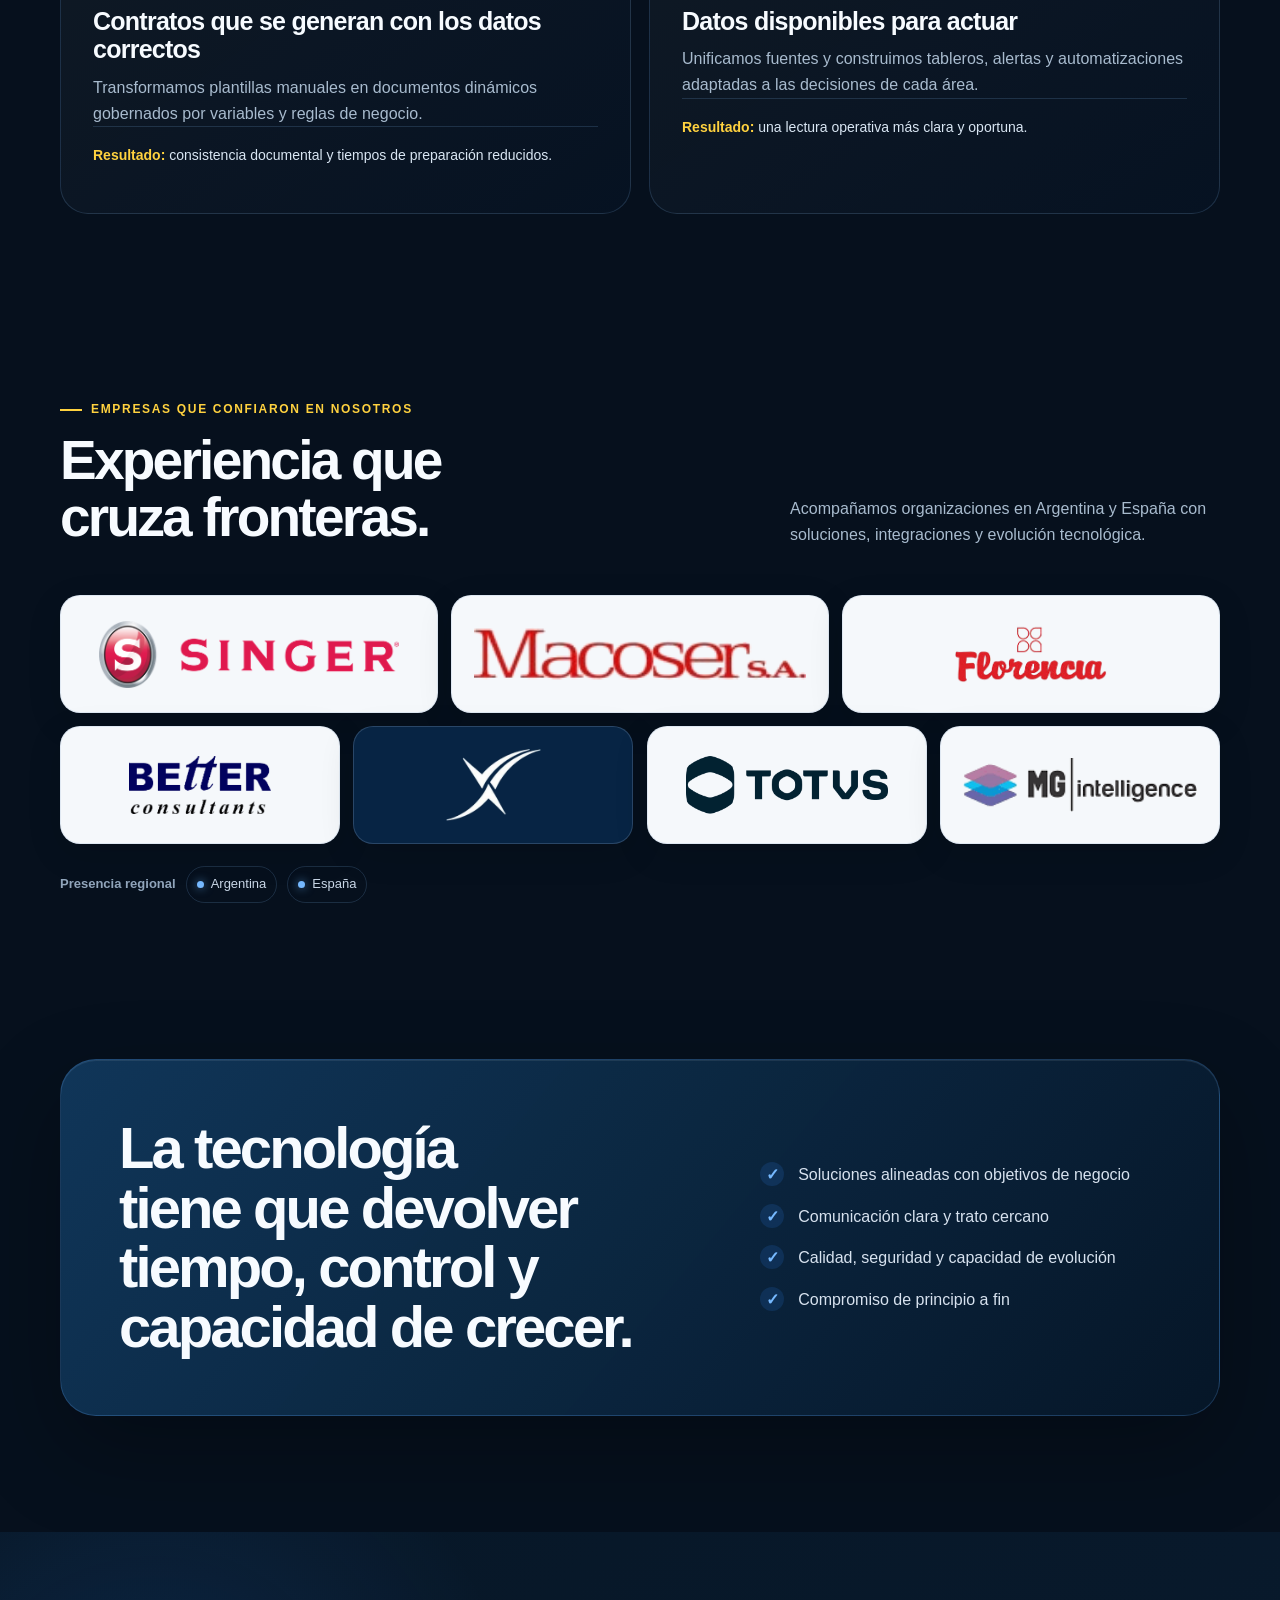
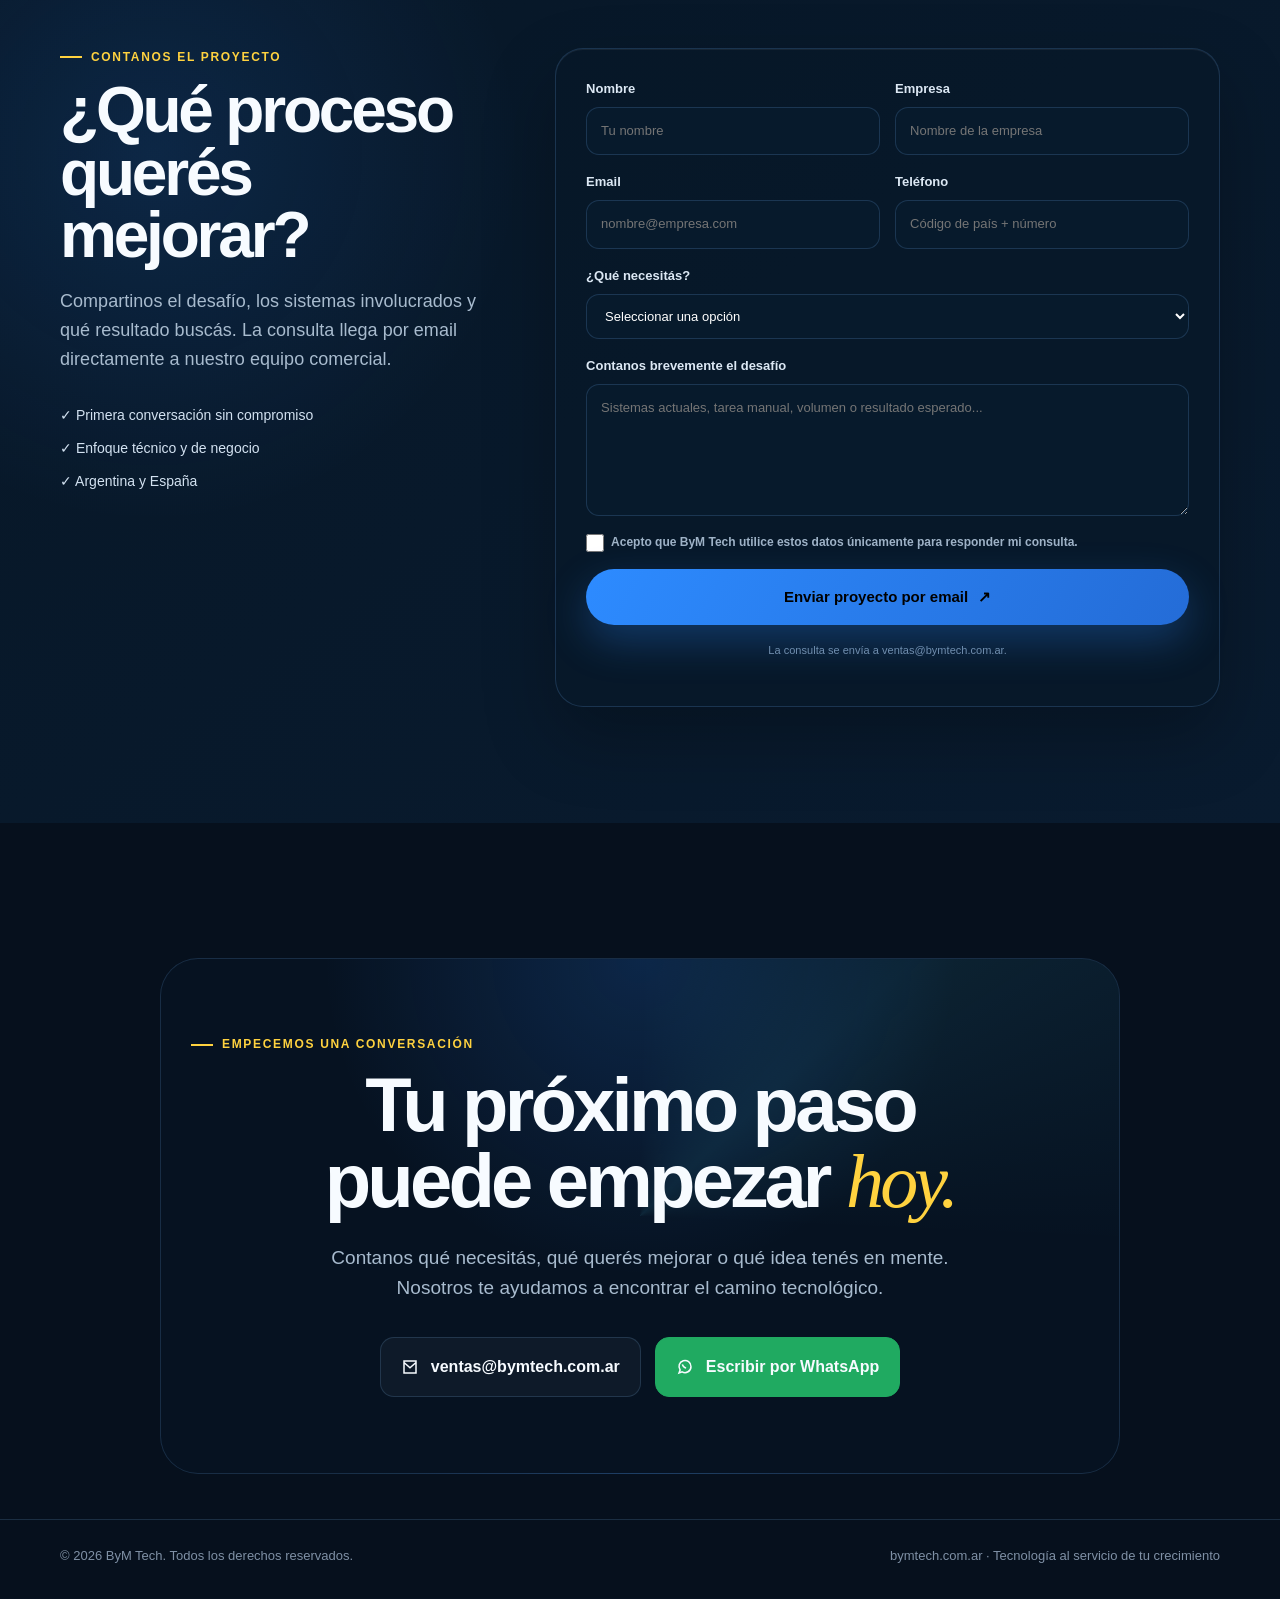
==== commit 32221de8: "Unifica productos y agrega galerias de plataformas" ====
--- a/index.html
+++ b/index.html
@@ -30,7 +30,7 @@
     .ai-section{position:relative;overflow:hidden;border-top:1px solid var(--line);border-bottom:1px solid var(--line);background:linear-gradient(180deg,rgba(49,136,245,.035),transparent)}
     .ai-grid{display:grid;grid-template-columns:1fr 1fr;gap:72px;align-items:center}.ai-copy h2{font-size:clamp(38px,5vw,62px);line-height:1.02;letter-spacing:-.05em;margin:0 0 22px}.ai-copy p{font-size:18px;color:var(--muted);margin:0 0 28px}.ai-points{display:grid;gap:12px}.ai-point{display:flex;align-items:flex-start;gap:12px;color:#d8e5f3}.ai-point b{color:white}.ai-icon{flex:none;width:28px;height:28px;border-radius:9px;display:grid;place-items:center;background:rgba(49,136,245,.14);color:var(--blue2);font-size:13px;font-weight:900}
     .ai-engine{position:relative;min-height:430px;display:grid;place-items:center}.ai-core{position:relative;width:155px;height:155px;border-radius:38px;display:grid;place-items:center;background:linear-gradient(145deg,#388ef6,#1555b4);box-shadow:0 0 0 18px rgba(49,136,245,.06),0 0 70px rgba(49,136,245,.35);font-size:42px;font-weight:850;letter-spacing:-.06em;animation:pulseCore 3s ease-in-out infinite}.ai-core:after{content:"";position:absolute;inset:12px;border:1px solid rgba(255,255,255,.22);border-radius:29px}.ai-node{position:absolute;padding:10px 14px;border:1px solid var(--line);background:rgba(11,24,41,.88);backdrop-filter:blur(10px);border-radius:11px;color:#c6d6e8;font-size:12px;font-weight:700;box-shadow:0 15px 35px rgba(0,0,0,.22)}.ai-node:before{content:"";display:inline-block;width:7px;height:7px;border-radius:50%;background:var(--yellow);margin-right:8px;box-shadow:0 0 12px var(--yellow)}.ai-node.n1{top:10%;left:3%}.ai-node.n2{top:18%;right:0}.ai-node.n3{bottom:18%;left:0}.ai-node.n4{bottom:9%;right:6%}.ai-ring{position:absolute;width:330px;height:330px;border:1px dashed rgba(105,178,255,.23);border-radius:50%;animation:spin 28s linear infinite}
-    .products{background:linear-gradient(180deg,transparent,rgba(49,136,245,.025))}.filter-bar{display:flex;flex-wrap:wrap;gap:9px;margin:-12px 0 34px}.filter-btn{border:1px solid var(--line);background:rgba(255,255,255,.025);color:#aebed0;border-radius:99px;padding:9px 15px;font-size:13px;font-weight:700;cursor:pointer;transition:.2s}.filter-btn:hover,.filter-btn.active{color:white;border-color:rgba(105,178,255,.5);background:rgba(49,136,245,.14)}.product-grid{display:grid;grid-template-columns:repeat(3,1fr);gap:17px}.product-card{position:relative;border:1px solid var(--line);border-radius:21px;background:linear-gradient(150deg,rgba(18,39,64,.92),rgba(8,20,35,.92));overflow:hidden;transition:.35s}.product-card[hidden]{display:none}.product-card:hover{transform:translateY(-5px);border-color:rgba(105,178,255,.36)}.product-main{padding:26px}.product-top{display:flex;align-items:flex-start;justify-content:space-between;gap:15px}.product-mark{width:48px;height:48px;border-radius:14px;display:grid;place-items:center;background:rgba(49,136,245,.12);border:1px solid rgba(105,178,255,.2);color:var(--blue2);font-size:18px;font-weight:850}.product-state{font-size:10px;text-transform:uppercase;letter-spacing:.11em;color:#8db5e4}.product-card h3{font-size:23px;line-height:1.1;letter-spacing:-.03em;margin:26px 0 10px}.product-card p{color:var(--muted);margin:0;font-size:15px;min-height:72px}.product-stack{display:flex;flex-wrap:wrap;gap:7px;margin-top:20px}.product-stack span{font-size:11px;color:#a9bdd3;padding:5px 8px;border:1px solid var(--line);border-radius:7px}.product-toggle{width:100%;display:flex;align-items:center;justify-content:space-between;padding:14px 26px;border:0;border-top:1px solid var(--line);background:rgba(255,255,255,.02);color:#c9d8e8;font-size:13px;font-weight:750;cursor:pointer;text-align:left}.product-toggle span{color:var(--yellow);font-size:18px;transition:.25s}.product-card.open .product-toggle span{transform:rotate(45deg)}.product-detail{display:grid;grid-template-rows:0fr;transition:grid-template-rows .35s ease}.product-detail>div{overflow:hidden}.product-detail ul{margin:0;padding:0 26px 22px 45px;color:#aebed0;font-size:14px}.product-detail li{margin:7px 0}.product-card.open .product-detail{grid-template-rows:1fr}
+    .products{background:linear-gradient(180deg,transparent,rgba(49,136,245,.025))}.filter-bar{display:flex;flex-wrap:wrap;gap:9px;margin:-12px 0 34px}.filter-btn{border:1px solid var(--line);background:rgba(255,255,255,.025);color:#aebed0;border-radius:99px;padding:9px 15px;font-size:13px;font-weight:700;cursor:pointer;transition:.2s}.filter-btn:hover,.filter-btn.active{color:white;border-color:rgba(105,178,255,.5);background:rgba(49,136,245,.14)}.product-grid{display:grid;grid-template-columns:repeat(3,1fr);gap:17px}.product-card{position:relative;border:1px solid var(--line);border-radius:21px;background:linear-gradient(150deg,rgba(18,39,64,.92),rgba(8,20,35,.92));overflow:hidden;transition:.35s}.product-card[hidden]{display:none}.product-card:hover{transform:translateY(-5px);border-color:rgba(105,178,255,.36)}.product-main{padding:26px}.product-top{display:flex;align-items:flex-start;justify-content:space-between;gap:15px}.product-mark{width:48px;height:48px;border-radius:14px;display:grid;place-items:center;background:rgba(49,136,245,.12);border:1px solid rgba(105,178,255,.2);color:var(--blue2);font-size:18px;font-weight:850;overflow:hidden}.product-mark img{width:82%;height:82%;object-fit:contain}.product-state{font-size:10px;text-transform:uppercase;letter-spacing:.11em;color:#8db5e4}.product-card h3{font-size:23px;line-height:1.1;letter-spacing:-.03em;margin:26px 0 10px}.product-card p{color:var(--muted);margin:0;font-size:15px;min-height:72px}.product-stack{display:flex;flex-wrap:wrap;gap:7px;margin-top:20px}.product-stack span{font-size:11px;color:#a9bdd3;padding:5px 8px;border:1px solid var(--line);border-radius:7px}.product-toggle{width:100%;display:flex;align-items:center;justify-content:space-between;padding:14px 26px;border:0;border-top:1px solid var(--line);background:rgba(255,255,255,.02);color:#c9d8e8;font-size:13px;font-weight:750;cursor:pointer;text-align:left}.product-toggle span{color:var(--yellow);font-size:18px;transition:.25s}.product-card.open .product-toggle span{transform:rotate(45deg)}.product-detail{display:grid;grid-template-rows:0fr;transition:grid-template-rows .35s ease}.product-detail>div{overflow:hidden}.product-detail ul{margin:0;padding:0 26px 22px 45px;color:#aebed0;font-size:14px}.product-detail li{margin:7px 0}.product-card.open .product-detail{grid-template-rows:1fr}
     .cases{border-top:1px solid var(--line)}.case-grid{display:grid;grid-template-columns:repeat(2,1fr);gap:18px}.case-card{padding:32px;border:1px solid var(--line);border-radius:22px;background:rgba(255,255,255,.025);transition:.3s}.case-card:hover{background:rgba(49,136,245,.055);border-color:rgba(105,178,255,.32)}.case-meta{display:flex;justify-content:space-between;gap:10px;color:var(--blue2);font-size:11px;font-weight:800;letter-spacing:.11em;text-transform:uppercase}.case-card h3{font-size:25px;line-height:1.15;letter-spacing:-.03em;margin:28px 0 11px}.case-card p{margin:0;color:var(--muted)}.case-result{margin-top:22px;padding-top:17px;border-top:1px solid var(--line);color:#d9e6f3;font-size:14px}.case-result b{color:var(--yellow)}
     .clients{padding-top:70px}.client-cloud{display:grid;grid-template-columns:repeat(12,1fr);gap:13px}.client-logo{grid-column:span 3;min-height:118px;display:grid;place-items:center;text-align:center;padding:22px;border:1px solid rgba(150,180,214,.24);border-radius:15px;background:#f5f8fb;transition:.3s}.client-logo.top{grid-column:span 4}.client-logo.xperts{background:#072444}.client-logo:hover{transform:translateY(-4px);border-color:rgba(105,178,255,.55);box-shadow:0 18px 40px rgba(0,0,0,.22)}.client-logo img{display:block;width:100%;height:58px;object-fit:contain;filter:saturate(.92);transition:.3s}.client-logo:hover img{filter:saturate(1.08);transform:scale(1.025)}.client-logo.xperts img{height:72px}.client-logo.singer img{height:67px}.client-logo small{display:block;color:#7f94aa;font-size:10px;letter-spacing:.12em;text-transform:uppercase;margin-top:8px}.presence-line{display:flex;align-items:center;gap:10px;margin-top:22px;color:#91a5bb;font-size:13px}.presence-line span{display:inline-flex;align-items:center;gap:7px;padding:7px 10px;border:1px solid var(--line);border-radius:99px;color:#c9d7e7}.presence-line i{width:7px;height:7px;border-radius:50%;background:var(--blue2);box-shadow:0 0 10px rgba(105,178,255,.7)}
     .logo-stage{animation:logoDrift 6.5s ease-in-out infinite}.logo-stage:before{inset:18%;background:radial-gradient(circle,rgba(49,136,245,.4),rgba(49,136,245,.12) 48%,transparent 72%);filter:blur(24px);animation:logoAura 6.5s ease-in-out infinite}.logo-stage img{transition:transform .45s ease,filter .45s ease}.logo-stage:hover img{transform:scale(1.035);filter:drop-shadow(0 30px 38px rgba(49,136,245,.25))}.orbit.one{animation-duration:44s}.orbit.two{animation-duration:34s}.hero-art:after{content:"";position:absolute;width:7px;height:7px;border-radius:50%;background:var(--blue2);left:8%;top:49%;box-shadow:0 0 12px rgba(102,175,255,.7);opacity:.7}
@@ -87,10 +87,11 @@
     .solution-grid{display:grid;grid-template-columns:repeat(2,1fr);gap:18px}.solution-card{position:relative;display:grid;grid-template-columns:180px 1fr;gap:25px;align-items:center;min-height:260px;padding:26px;border:1px solid var(--line);border-radius:28px;background:linear-gradient(145deg,rgba(15,40,65,.86),rgba(6,19,33,.94));color:var(--text);text-align:left;cursor:pointer;overflow:hidden;transition:.35s}.solution-card:before{content:"";position:absolute;inset:0;background:radial-gradient(circle at 10% 10%,rgba(82,229,255,.13),transparent 32%);opacity:0;transition:.35s}.solution-card:hover,.solution-card:focus-visible{transform:translateY(-7px);border-color:rgba(82,229,255,.38);box-shadow:0 28px 70px rgba(0,0,0,.28);outline:none}.solution-card:hover:before,.solution-card:focus-visible:before{opacity:1}.solution-card>*{position:relative;z-index:2}.solution-index{position:absolute;right:20px;top:15px;color:rgba(118,185,255,.3);font:700 13px/1 var(--font-display)}.solution-card small{color:var(--cyan);font-size:10px;font-weight:800;letter-spacing:.12em;text-transform:uppercase}.solution-card h3{margin:9px 0 10px;font-size:25px;line-height:1.05}.solution-card p{margin:0 0 17px;color:var(--muted);font-size:14px}.solution-card strong{color:white;font-size:13px}.solution-card strong i{color:var(--yellow);font-style:normal}.solution-visual{height:175px;border:1px solid rgba(118,185,255,.18);border-radius:21px;background:#091a2c;overflow:hidden;box-shadow:0 25px 45px rgba(0,0,0,.26)}.image-mini img{width:100%;height:100%;object-fit:cover}.supplier-mini{position:relative;padding:20px;background:linear-gradient(145deg,#edf6ff,#b8d9ff)}.supplier-mini:before{content:"";display:block;width:37px;height:100%;border-radius:9px;background:#173d6d}.supplier-mini span{position:absolute;left:72px;right:18px;height:18px;border-radius:6px;background:white}.supplier-mini span:nth-child(1){top:28px}.supplier-mini span:nth-child(2){top:58px;width:45%}.supplier-mini span:nth-child(3){top:94px;height:56px;background:linear-gradient(110deg,#fff,#e8f2ff)}.supplier-mini b{position:absolute;left:24px;bottom:22px;color:white;font-size:9px;writing-mode:vertical-rl}.sync-mini{display:flex;align-items:center;justify-content:center;gap:9px;background:radial-gradient(circle,rgba(44,131,246,.2),transparent 62%),#091a2c}.sync-mini span,.sync-mini b{display:grid;place-items:center;width:47px;height:47px;border:1px solid rgba(118,185,255,.26);border-radius:15px;background:#102c48;color:white;font-size:12px}.sync-mini b{width:58px;height:58px;background:linear-gradient(145deg,var(--blue),#644fe4)}.sync-mini i{color:var(--cyan);font-style:normal}.analytics-mini{display:flex;align-items:end;justify-content:center;gap:10px;padding:28px;background:linear-gradient(145deg,#102b48,#091827)}.analytics-mini i{width:16%;height:var(--h);border-radius:7px 7px 2px 2px;background:linear-gradient(180deg,var(--cyan),var(--blue));box-shadow:0 0 18px rgba(82,229,255,.18)}.analytics-mini i:nth-child(1){--h:32%}.analytics-mini i:nth-child(2){--h:60%}.analytics-mini i:nth-child(3){--h:44%}.analytics-mini i:nth-child(4){--h:78%}.analytics-mini i:nth-child(5){--h:92%;background:linear-gradient(180deg,var(--yellow),#ff8d3a)}
     .project-form-section{background:radial-gradient(circle at 12% 25%,rgba(44,131,246,.14),transparent 28%),linear-gradient(145deg,#071727,#091b2f)}.project-form-grid{display:grid;grid-template-columns:.78fr 1.22fr;gap:70px;align-items:start}.project-form-copy{position:sticky;top:120px}.project-form-copy h2{margin:10px 0 20px;font-size:clamp(42px,5vw,66px);line-height:.98;letter-spacing:-.05em}.project-form-copy p{color:var(--muted);font-size:18px}.form-promise{display:grid;gap:11px;margin-top:30px;color:#d3e2f1;font-size:14px}.form-promise span{display:flex;gap:10px}.form-promise span::first-letter{color:var(--cyan)}.project-form{display:grid;gap:17px;padding:30px;border:1px solid rgba(118,185,255,.18);border-radius:28px;background:rgba(8,24,41,.72);box-shadow:inset 0 1px rgba(255,255,255,.06),0 30px 70px rgba(0,0,0,.25)}.field-row{display:grid;grid-template-columns:1fr 1fr;gap:15px}.project-form label{display:grid;gap:7px;color:#dce8f4;font-size:13px;font-weight:700}.project-form input,.project-form select,.project-form textarea{width:100%;border:1px solid rgba(118,185,255,.18);border-radius:13px;background:#071a2c;color:white;padding:13px 14px;font:inherit;font-weight:400;outline:none;transition:.2s}.project-form input:focus,.project-form select:focus,.project-form textarea:focus{border-color:var(--cyan);box-shadow:0 0 0 3px rgba(82,229,255,.1)}.project-form textarea{resize:vertical;min-height:125px}.project-form select option{background:#071a2c}.project-form .consent{display:flex;grid-template-columns:auto 1fr;align-items:flex-start;font-size:12px;color:#9fb3c7}.project-form .consent input{width:18px;height:18px;margin:1px 0 0}.form-submit{border:0;cursor:pointer}.form-note{margin:0;color:#7890a8;font-size:11px;text-align:center}
     .solution-dialog{width:min(1120px,calc(100% - 30px));max-height:calc(100dvh - 30px);padding:0;border:1px solid rgba(118,185,255,.22);border-radius:30px;background:#071522;color:var(--text);box-shadow:0 45px 120px rgba(0,0,0,.65);overflow:hidden}.solution-dialog::backdrop{background:rgba(1,8,15,.82);backdrop-filter:blur(13px)}.dialog-shell{position:relative;max-height:calc(100dvh - 32px);overflow:auto;padding:54px}.dialog-close{position:sticky;float:right;top:0;z-index:10;width:42px;height:42px;margin:-31px -31px 0 0;border:1px solid var(--line);border-radius:50%;background:#0c243d;color:white;font-size:25px;cursor:pointer}.dialog-close:hover{background:var(--blue)}.dialog-content h2{max-width:820px;margin:9px 0 18px;font-size:clamp(38px,5vw,62px);line-height:1;letter-spacing:-.05em}.detail-layout{display:grid;grid-template-columns:.82fr 1.18fr;gap:45px;align-items:center}.detail-kicker{color:var(--cyan);font-size:11px;font-weight:800;letter-spacing:.14em;text-transform:uppercase}.detail-layout p,.detail-lead{color:var(--muted);font-size:17px}.detail-list{display:grid;gap:9px;padding:0;list-style:none;color:#d6e4f1}.detail-list li{position:relative;padding-left:22px}.detail-list li:before{content:"";position:absolute;left:0;top:.7em;width:7px;height:7px;border-radius:50%;background:var(--yellow);box-shadow:0 0 10px var(--yellow)}.detail-actions{display:flex;gap:10px;flex-wrap:wrap;margin-top:25px}.portal-ui{border:1px solid rgba(118,185,255,.24);border-radius:22px;overflow:hidden;background:#eaf3fc;color:#132c47;box-shadow:0 35px 80px rgba(0,0,0,.34)}.ui-top{display:flex;align-items:center;gap:10px;padding:12px 15px;background:white;font-size:11px}.ui-top i{width:18px;height:18px;border-radius:6px;background:var(--blue)}.ui-top b{margin-left:auto;color:#26a46b;font-size:9px}.ui-body{display:grid;grid-template-columns:105px 1fr;min-height:330px}.ui-body aside{display:grid;align-content:start;gap:7px;padding:15px 9px;background:#123c68;color:#c9ddf1;font-size:9px}.ui-body aside span{padding:8px;border-radius:7px}.ui-body aside .active{background:rgba(255,255,255,.14);color:white}.ui-body main{display:block;padding:17px}.ui-kpis{display:grid;grid-template-columns:repeat(3,1fr);gap:8px}.ui-kpis b{padding:13px;border-radius:9px;background:white;font-size:20px}.ui-kpis small{display:block;color:#6d8499;font-size:7px;font-weight:500}.ui-chart{display:flex;align-items:end;gap:8px;height:120px;margin-top:10px;padding:15px;background:white;border-radius:9px}.ui-chart i{flex:1;height:var(--h);border-radius:4px 4px 0 0;background:linear-gradient(var(--blue2),var(--blue))}.ui-chart i:nth-child(1){--h:25%}.ui-chart i:nth-child(2){--h:50%}.ui-chart i:nth-child(3){--h:38%}.ui-chart i:nth-child(4){--h:72%}.ui-chart i:nth-child(5){--h:58%}.ui-chart i:nth-child(6){--h:88%}.ui-table{display:grid;gap:6px;margin-top:10px;padding:12px;background:white;border-radius:9px}.ui-table span{height:7px;border-radius:99px;background:#dce8f2}.concept-label{display:block;padding:9px 14px;background:#dceaf6;color:#5c7186;font-size:8px}.portal-gallery{display:grid;grid-template-columns:1fr 1fr;gap:12px}.portal-gallery img{width:100%;height:270px;object-fit:cover;border-radius:17px;border:1px solid var(--line)}.portal-gallery small{grid-column:1/-1;color:#8196aa}.sync-diagram{display:grid;grid-template-columns:1fr 1.2fr 1fr 1fr .85fr;gap:14px;align-items:center;margin:35px 0;padding:27px;border:1px solid var(--line);border-radius:24px;background:rgba(255,255,255,.025)}.system-node{display:grid;place-items:center;gap:7px;min-height:150px;padding:16px;border:1px solid rgba(118,185,255,.2);border-radius:20px;background:#0c243c;text-align:center}.system-node img{width:100%;max-width:145px;max-height:60px;object-fit:contain}.system-node small{color:#92a9bf;font-size:10px}.system-node.master{background:linear-gradient(145deg,#123d68,#0a223b)}.system-node.master img{width:55px}.system-node.master b{font-size:18px}.system-node.erp b{font-size:34px}.flow-channel{position:relative;display:flex;flex-wrap:wrap;justify-content:center;gap:6px}.flow-channel span{padding:5px 7px;border:1px solid rgba(82,229,255,.2);border-radius:7px;color:#aed1e8;font-size:9px}.flow-channel i{width:100%;color:var(--cyan);font-size:28px;font-style:normal;text-align:center}.sync-notes{display:flex;flex-wrap:wrap;gap:9px}.sync-notes span{padding:8px 11px;border:1px solid var(--line);border-radius:99px;color:#bdd0e2;font-size:11px}.trademark-note{margin-top:25px;color:#71869a!important;font-size:11px!important}.platform-gallery{display:grid;grid-template-columns:repeat(3,1fr);gap:16px;margin-top:30px}.platform-gallery figure{display:flex;flex-direction:column;margin:0;border:1px solid var(--line);border-radius:20px;overflow:hidden;background:#0b2035}.platform-gallery figure>img{width:100%;height:220px;object-fit:cover;object-position:top}.platform-gallery figcaption{display:grid;gap:8px;padding:18px}.platform-gallery figcaption b{font-size:20px}.platform-gallery figcaption span{color:var(--muted);font-size:13px}.platform-gallery figcaption a{color:var(--cyan);font-size:11px}.protheus-screen{display:grid;place-content:center;height:220px;padding:25px;background:radial-gradient(circle at 70% 10%,rgba(82,229,255,.16),transparent 32%),linear-gradient(145deg,#052f49,#061421);text-align:center}.protheus-screen span{color:var(--cyan);font-size:10px;letter-spacing:.2em}.protheus-screen b{font-size:28px}.protheus-screen i{color:#8caac1;font-size:11px;font-style:normal}.protheus-screen div{display:flex;gap:7px;justify-content:center;margin-top:18px}.protheus-screen u{width:42px;height:28px;border:1px solid rgba(82,229,255,.2);border-radius:7px;background:rgba(82,229,255,.05)}
-    .real-gallery{display:grid;grid-template-columns:1fr 1fr;gap:10px}.real-gallery img{width:100%;height:190px;object-fit:cover;object-position:top;border:1px solid var(--line);border-radius:15px;background:#fff}.real-gallery small{grid-column:1/-1;color:#8196aa}.portal-video{display:grid;gap:12px}.portal-video video{display:block;width:100%;border:1px solid var(--line);border-radius:20px;background:#02070d;box-shadow:0 28px 70px rgba(0,0,0,.35)}.portal-video small{color:#8196aa}.form-submit[disabled]{opacity:.65;cursor:wait}.form-status{margin:0;color:#7890a8;font-size:11px;text-align:center}.form-status.success{color:#65e7aa}.form-status.error{color:#ff9f9f}.platform-detail{display:grid;grid-template-columns:.9fr 1.1fr;gap:40px;align-items:center}.platform-detail figure{margin:0;border:1px solid var(--line);border-radius:22px;overflow:hidden;background:#0b2035}.platform-detail figure img{display:block;width:100%;max-height:420px;object-fit:cover;object-position:top}.platform-detail .protheus-screen{height:390px}
+    .real-gallery{display:grid;grid-template-columns:1fr 1fr;gap:10px}.real-gallery img{width:100%;height:190px;object-fit:cover;object-position:top;border:1px solid var(--line);border-radius:15px;background:#fff}.real-gallery small{grid-column:1/-1;color:#8196aa}.portal-video{display:grid;gap:12px}.portal-video video{display:block;width:100%;border:1px solid var(--line);border-radius:20px;background:#02070d;box-shadow:0 28px 70px rgba(0,0,0,.35)}.portal-video small{color:#8196aa}.detail-logo{display:block;width:auto;max-width:220px;height:54px;margin-bottom:20px;object-fit:contain;object-position:left center}.media-gallery{display:grid;grid-template-columns:repeat(3,1fr);gap:10px;margin-top:28px}.media-gallery img{width:100%;height:190px;object-fit:cover;object-position:top;border:1px solid var(--line);border-radius:15px;background:#fff;transition:.25s}.media-gallery img:hover{transform:translateY(-4px);border-color:rgba(82,229,255,.4)}.form-submit[disabled]{opacity:.65;cursor:wait}.form-status{margin:0;color:#7890a8;font-size:11px;text-align:center}.form-status.success{color:#65e7aa}.form-status.error{color:#ff9f9f}.platform-detail{display:grid;grid-template-columns:.9fr 1.1fr;gap:40px;align-items:center}.platform-detail figure{margin:0;border:1px solid var(--line);border-radius:22px;overflow:hidden;background:#0b2035}.platform-detail figure img{display:block;width:100%;max-height:420px;object-fit:cover;object-position:top}.platform-detail .protheus-screen{height:390px}
     @media(max-width:950px){.solution-card{grid-template-columns:130px 1fr}.solution-visual{height:145px}.project-form-grid,.detail-layout,.platform-detail{grid-template-columns:1fr}.project-form-copy{position:static}.platform-gallery{grid-template-columns:1fr 1fr}.sync-diagram{grid-template-columns:1fr}.flow-channel{padding:5px}.flow-channel i{transform:rotate(90deg)}.flow-channel.return i{transform:none}.system-node{min-height:120px}}
-    @media(max-width:650px){.solution-grid{grid-template-columns:1fr}.solution-card{grid-template-columns:105px 1fr;min-height:210px;padding:18px;gap:16px;border-radius:22px}.solution-visual{height:120px;border-radius:16px}.solution-card h3{font-size:20px}.solution-card p{font-size:12px}.field-row{grid-template-columns:1fr}.project-form{padding:20px}.solution-dialog{width:calc(100% - 14px);max-height:calc(100dvh - 14px);border-radius:22px}.dialog-shell{max-height:calc(100dvh - 16px);padding:45px 20px 25px}.dialog-close{margin:-31px -7px 0 0}.portal-gallery{grid-template-columns:1fr}.portal-gallery img{height:220px}.platform-gallery{grid-template-columns:1fr}.sync-diagram{padding:16px}.ui-body{grid-template-columns:78px 1fr}.ui-kpis{grid-template-columns:1fr}.ui-kpis b:nth-child(n+2){display:none}.dialog-content h2{font-size:36px}}
-  </style>
+    @media(max-width:650px){.solution-grid{grid-template-columns:1fr}.solution-card{grid-template-columns:105px 1fr;min-height:210px;padding:18px;gap:16px;border-radius:22px}.solution-visual{height:120px;border-radius:16px}.solution-card h3{font-size:20px}.solution-card p{font-size:12px}.field-row{grid-template-columns:1fr}.project-form{padding:20px}.solution-dialog{width:calc(100% - 14px);max-height:calc(100dvh - 14px);border-radius:22px}.dialog-shell{max-height:calc(100dvh - 16px);padding:45px 20px 25px}.dialog-close{margin:-31px -7px 0 0}.portal-gallery{grid-template-columns:1fr}.portal-gallery img{height:220px}.platform-gallery{grid-template-columns:1fr}.media-gallery{grid-template-columns:1fr}.media-gallery img{height:auto}.sync-diagram{padding:16px}.ui-body{grid-template-columns:78px 1fr}.ui-kpis{grid-template-columns:1fr}.ui-kpis b:nth-child(n+2){display:none}.dialog-content h2{font-size:36px}}
+  </style>
+  <style>.detail-wordmark{display:flex;align-items:center;margin-bottom:18px;font-size:42px;font-weight:700;letter-spacing:-.06em}.odoo-wordmark .o{color:#a35b99}.odoo-wordmark .doo{color:#aeb5bd}</style>
 </head>
 <body>
   <nav class="nav" aria-label="Navegación principal"><div class="wrap nav-inner"><a class="brand" href="#inicio" aria-label="ByM Tech, inicio"><img src="[data-uri]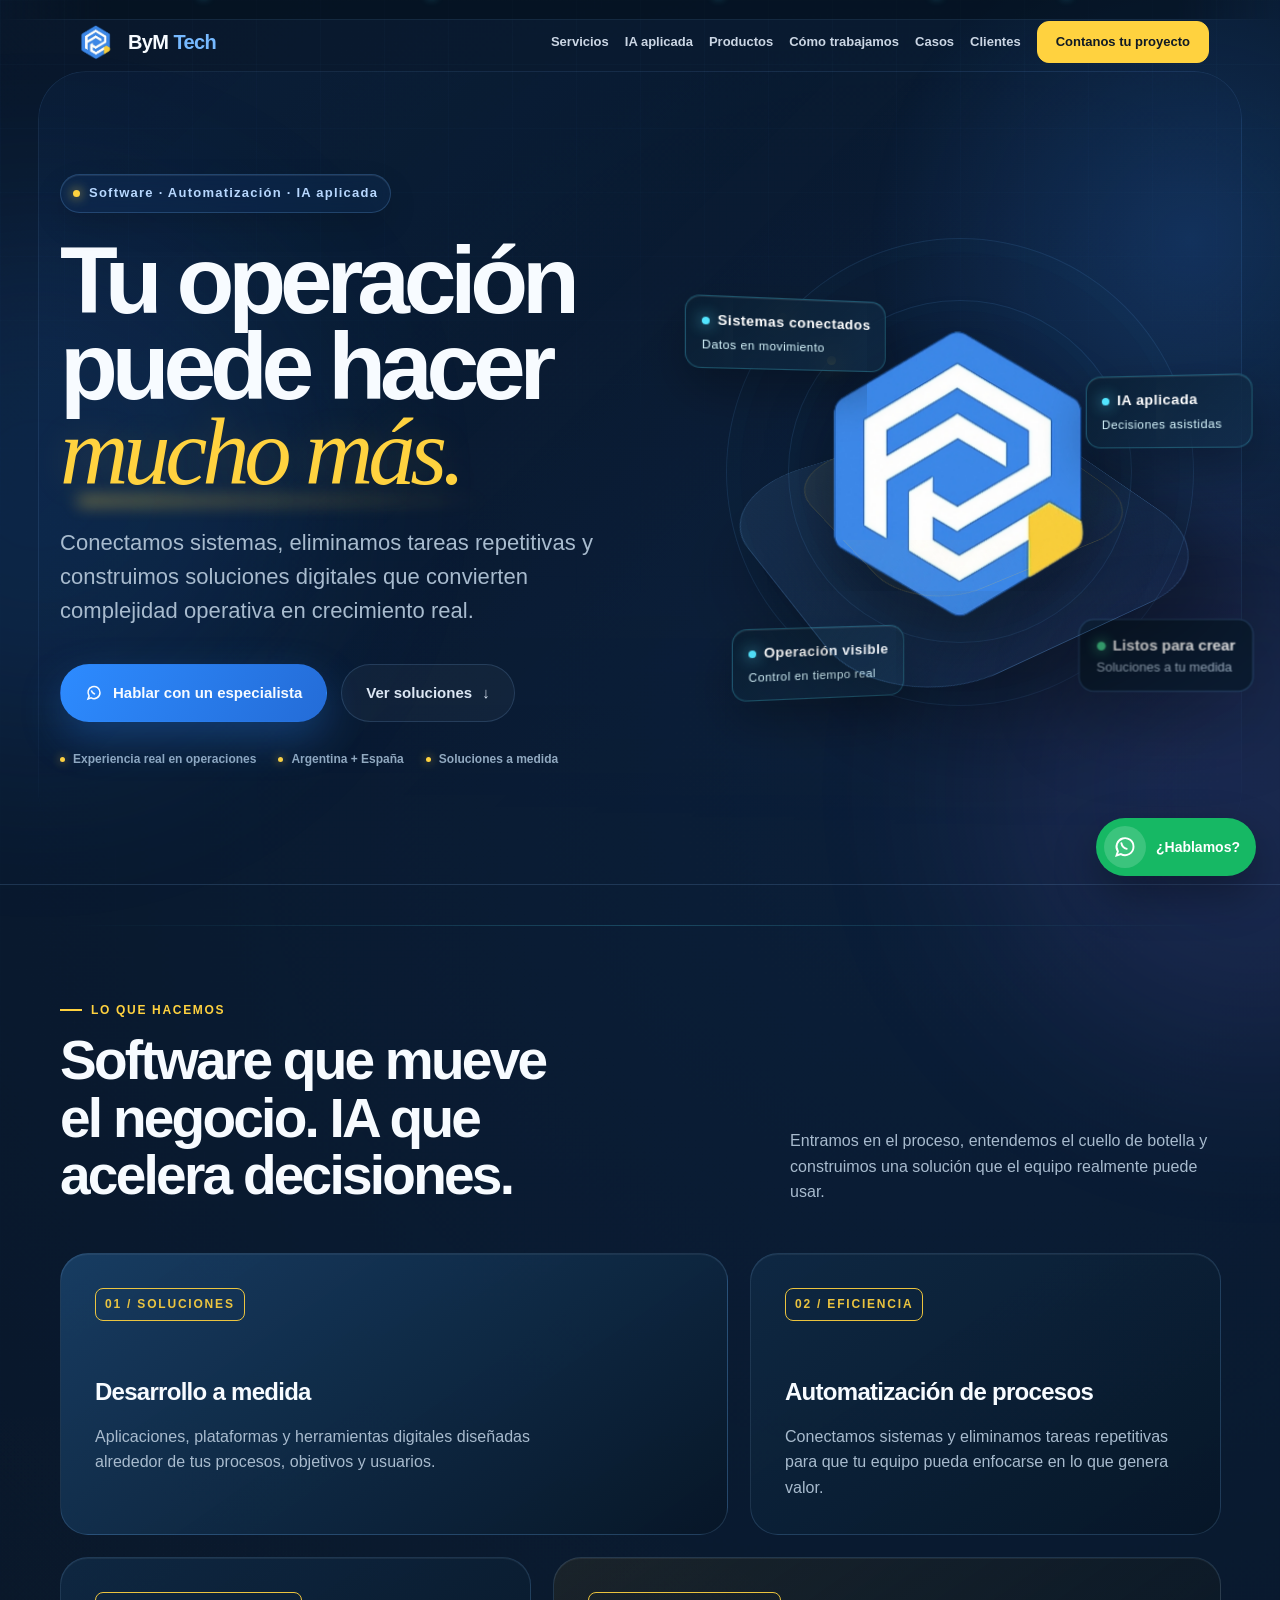
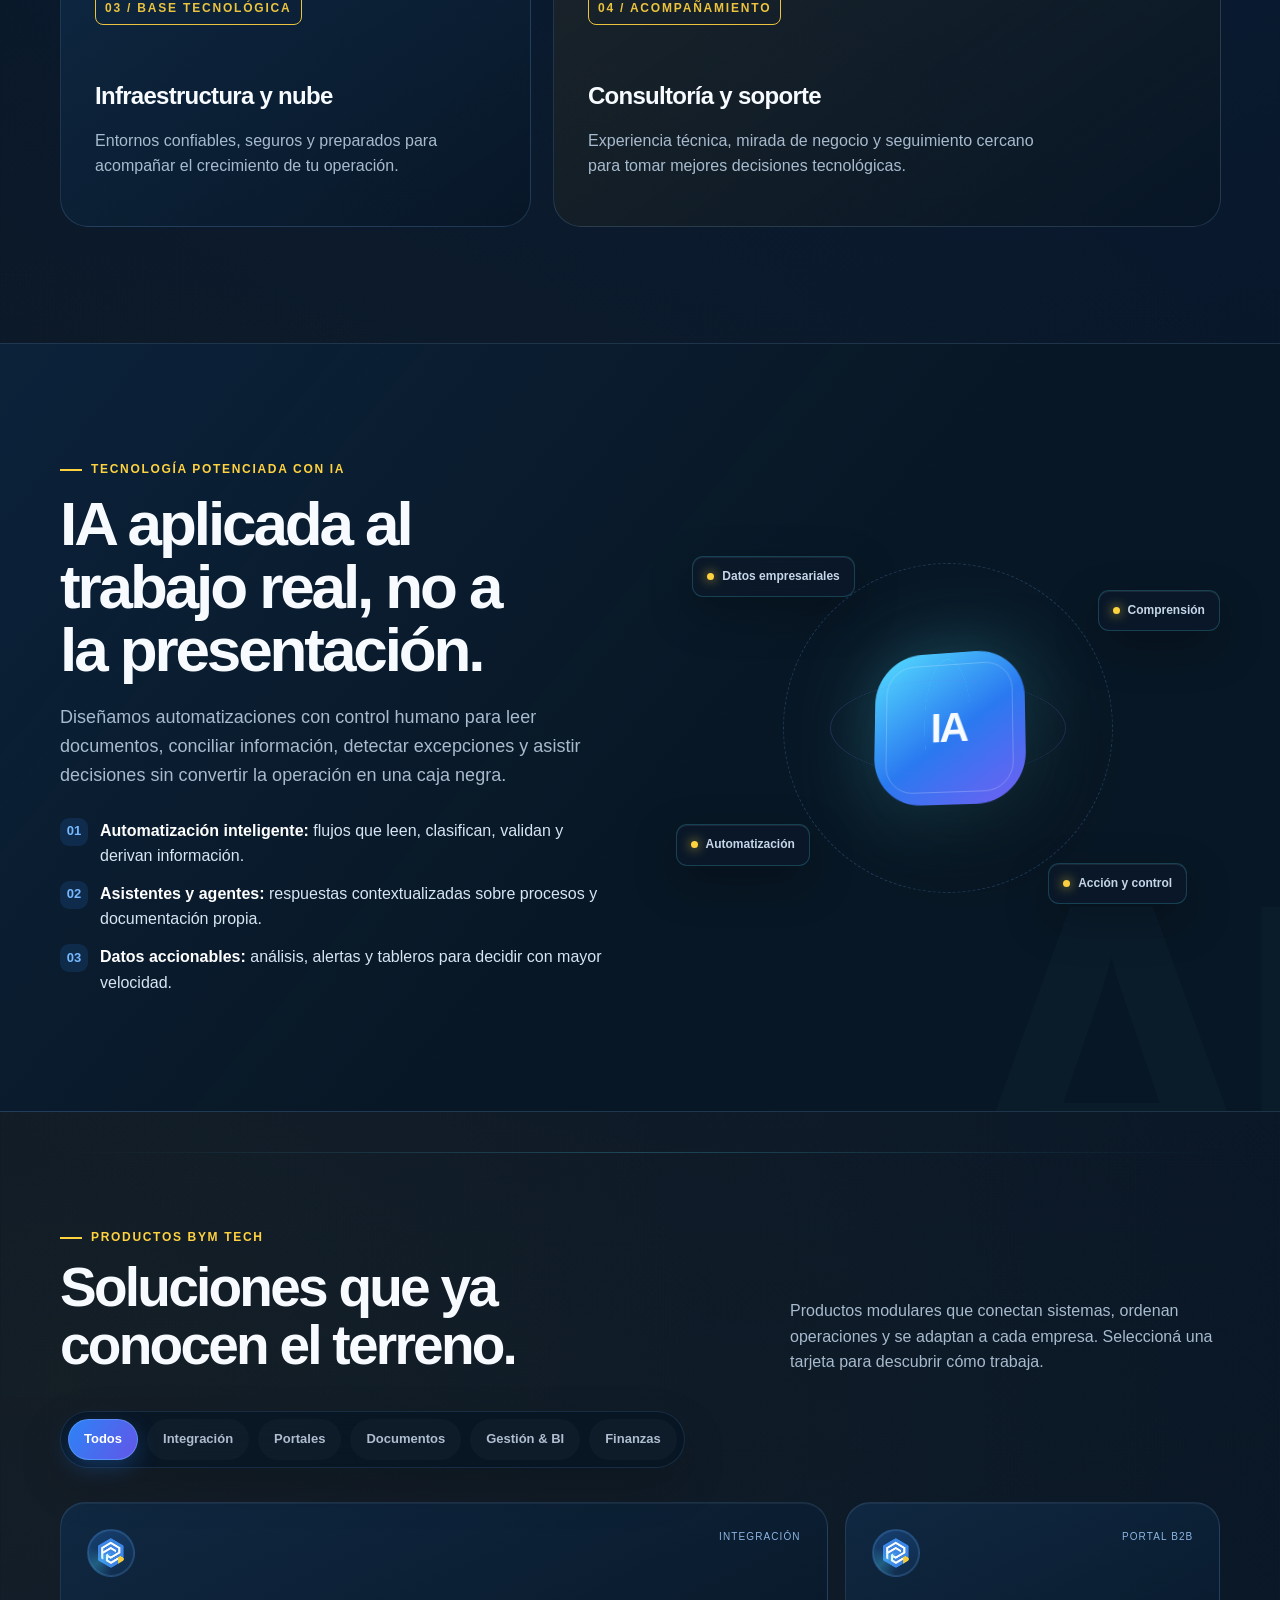
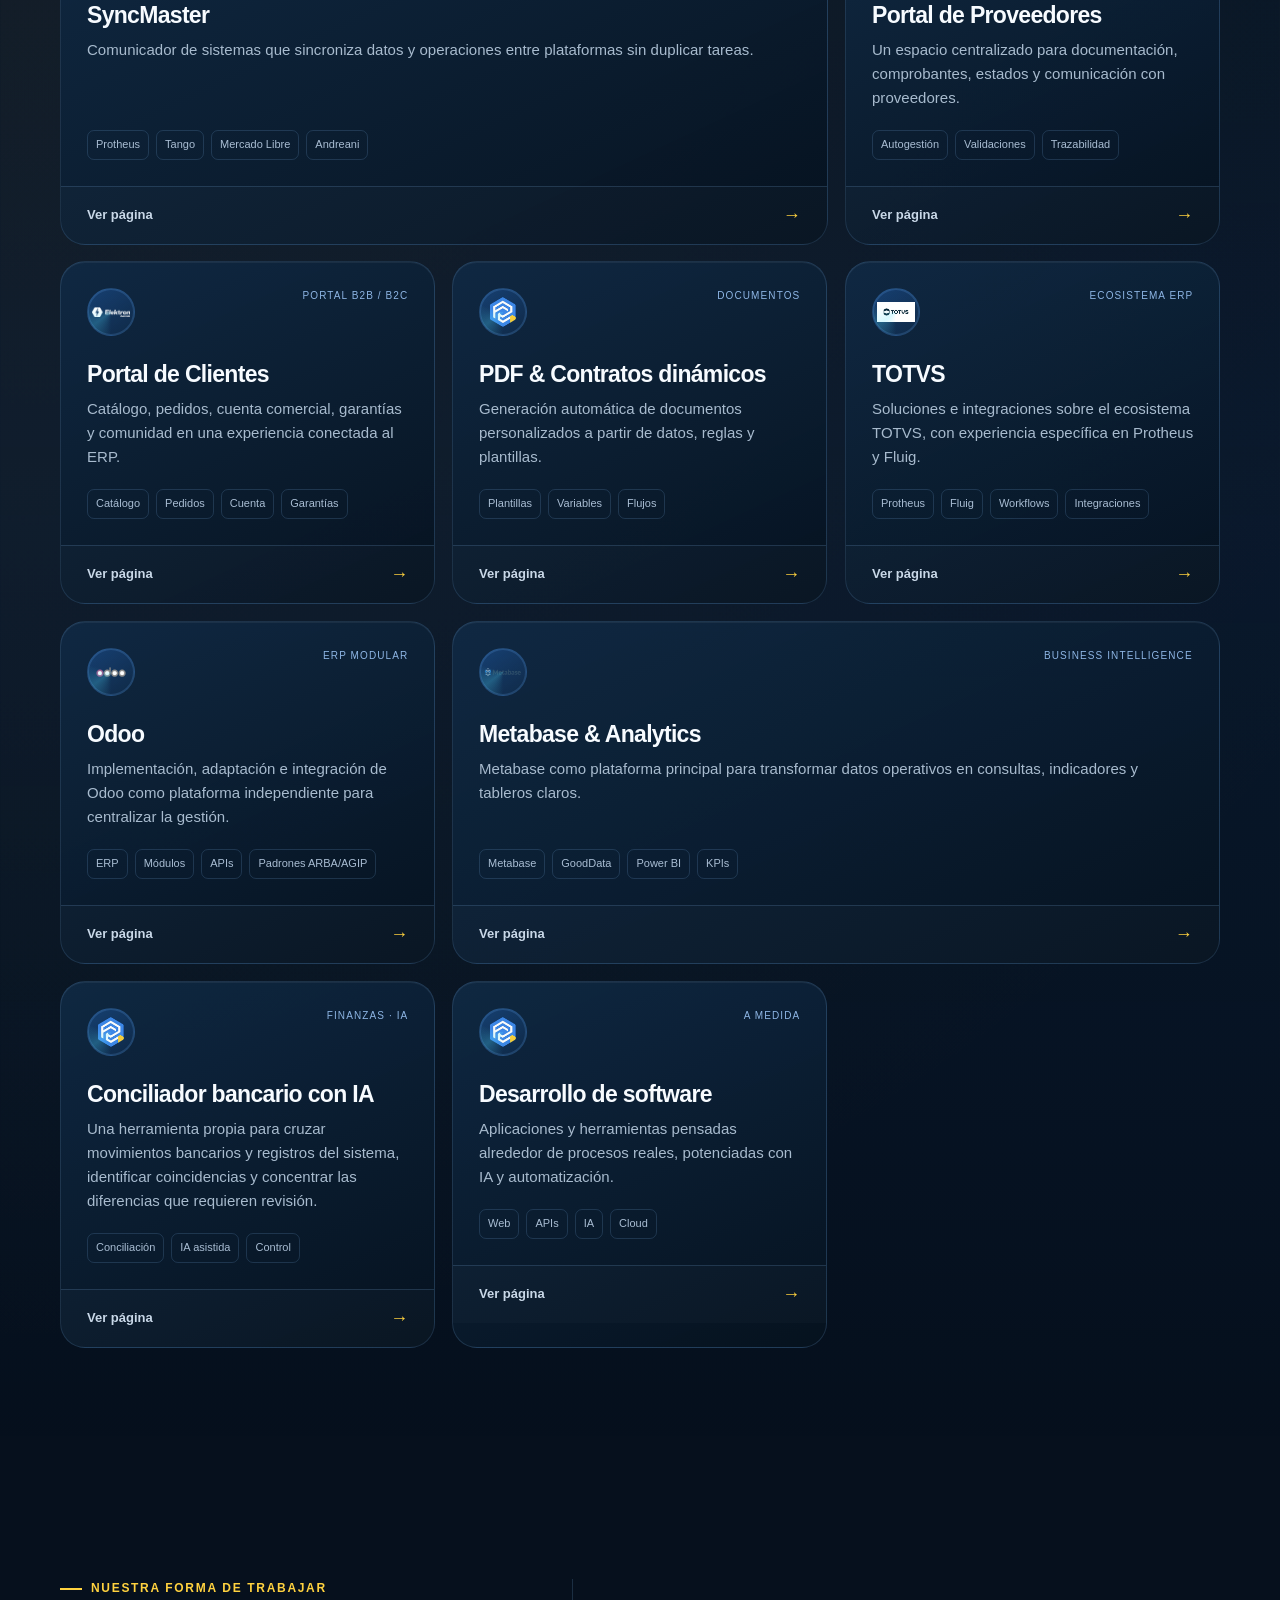
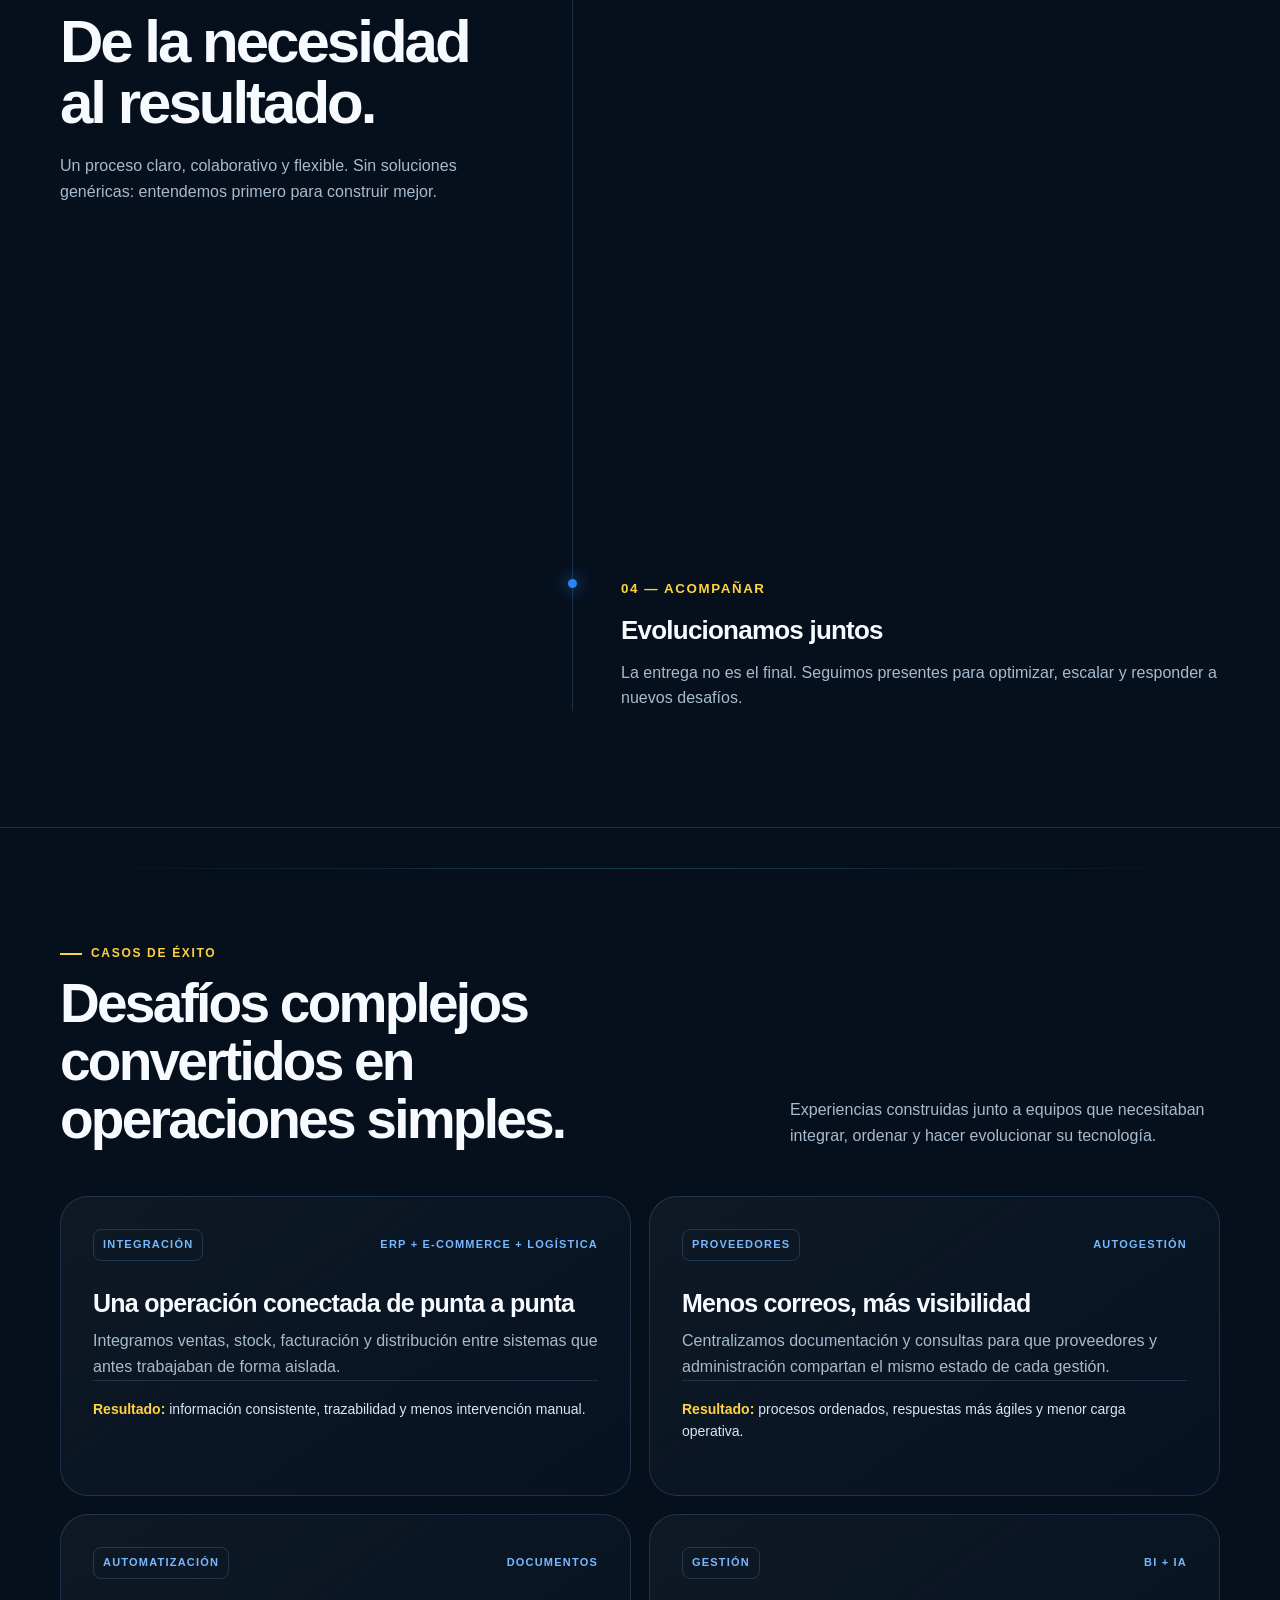
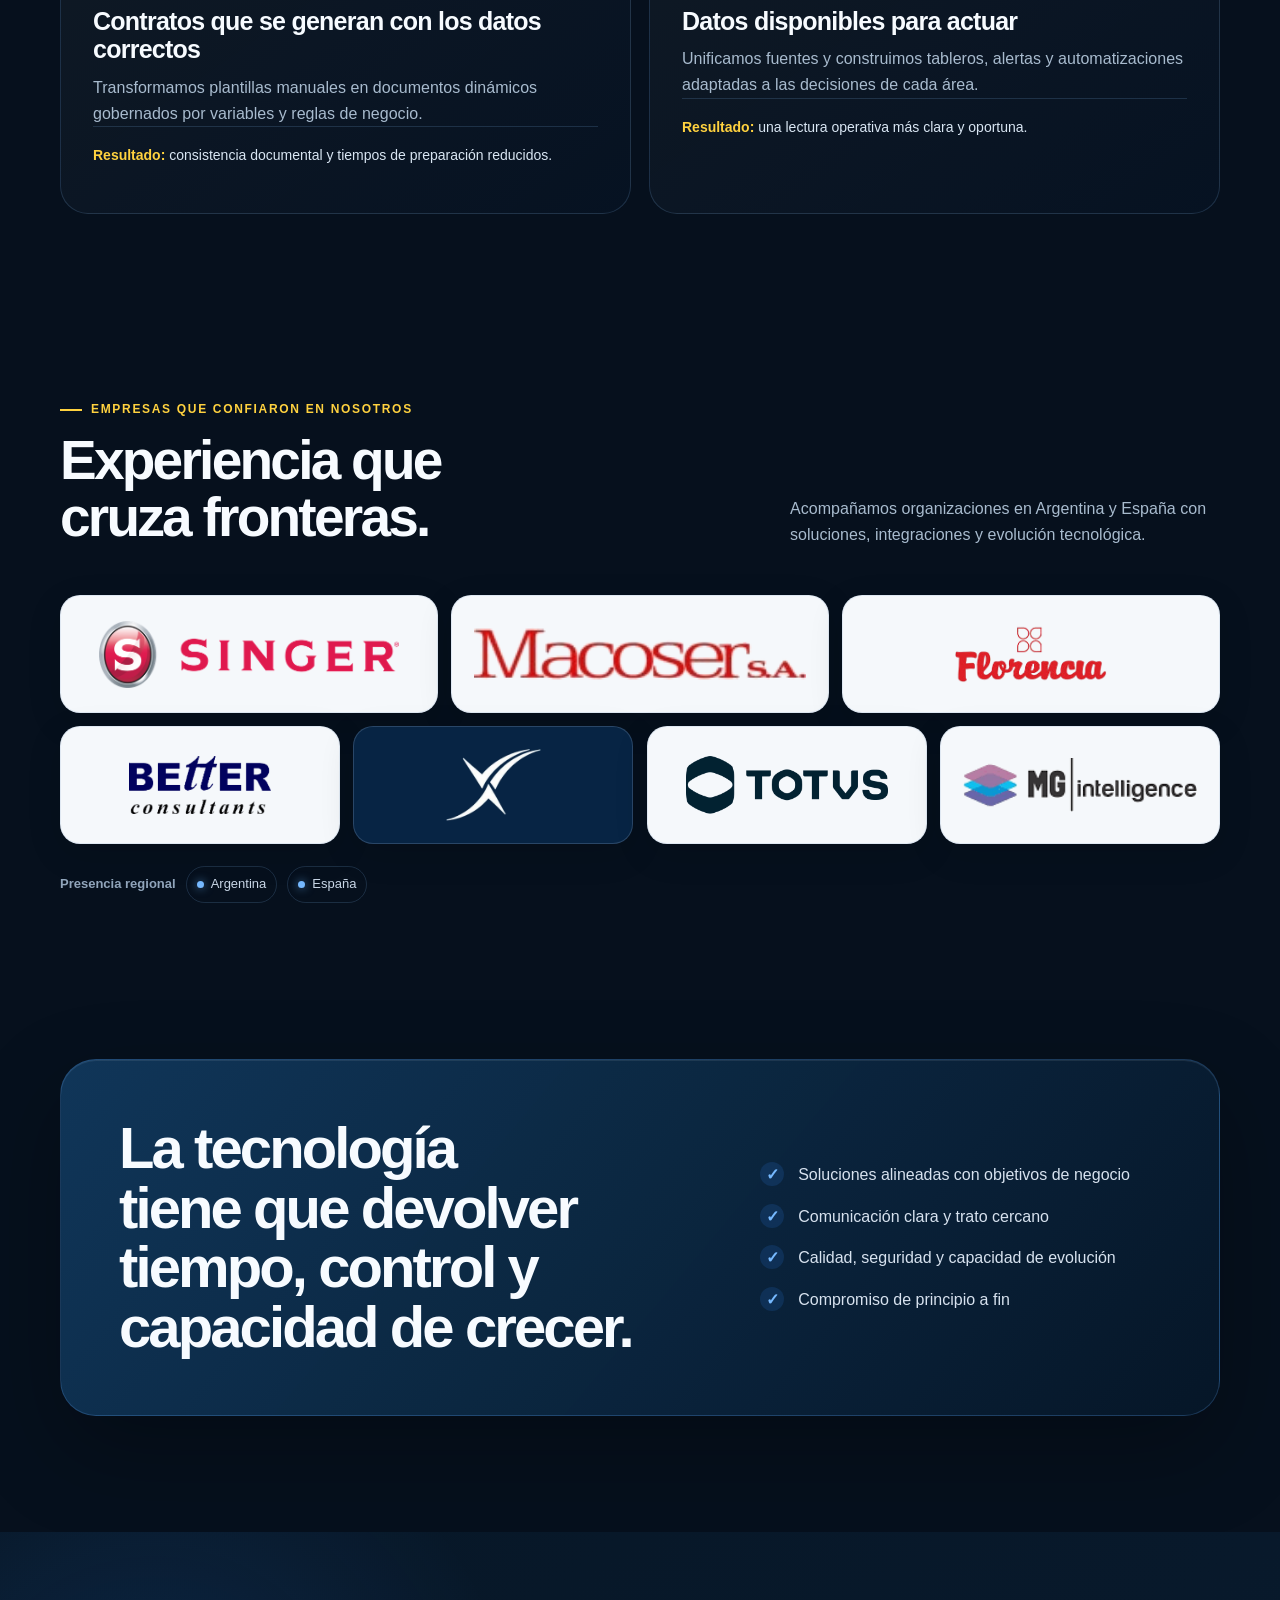
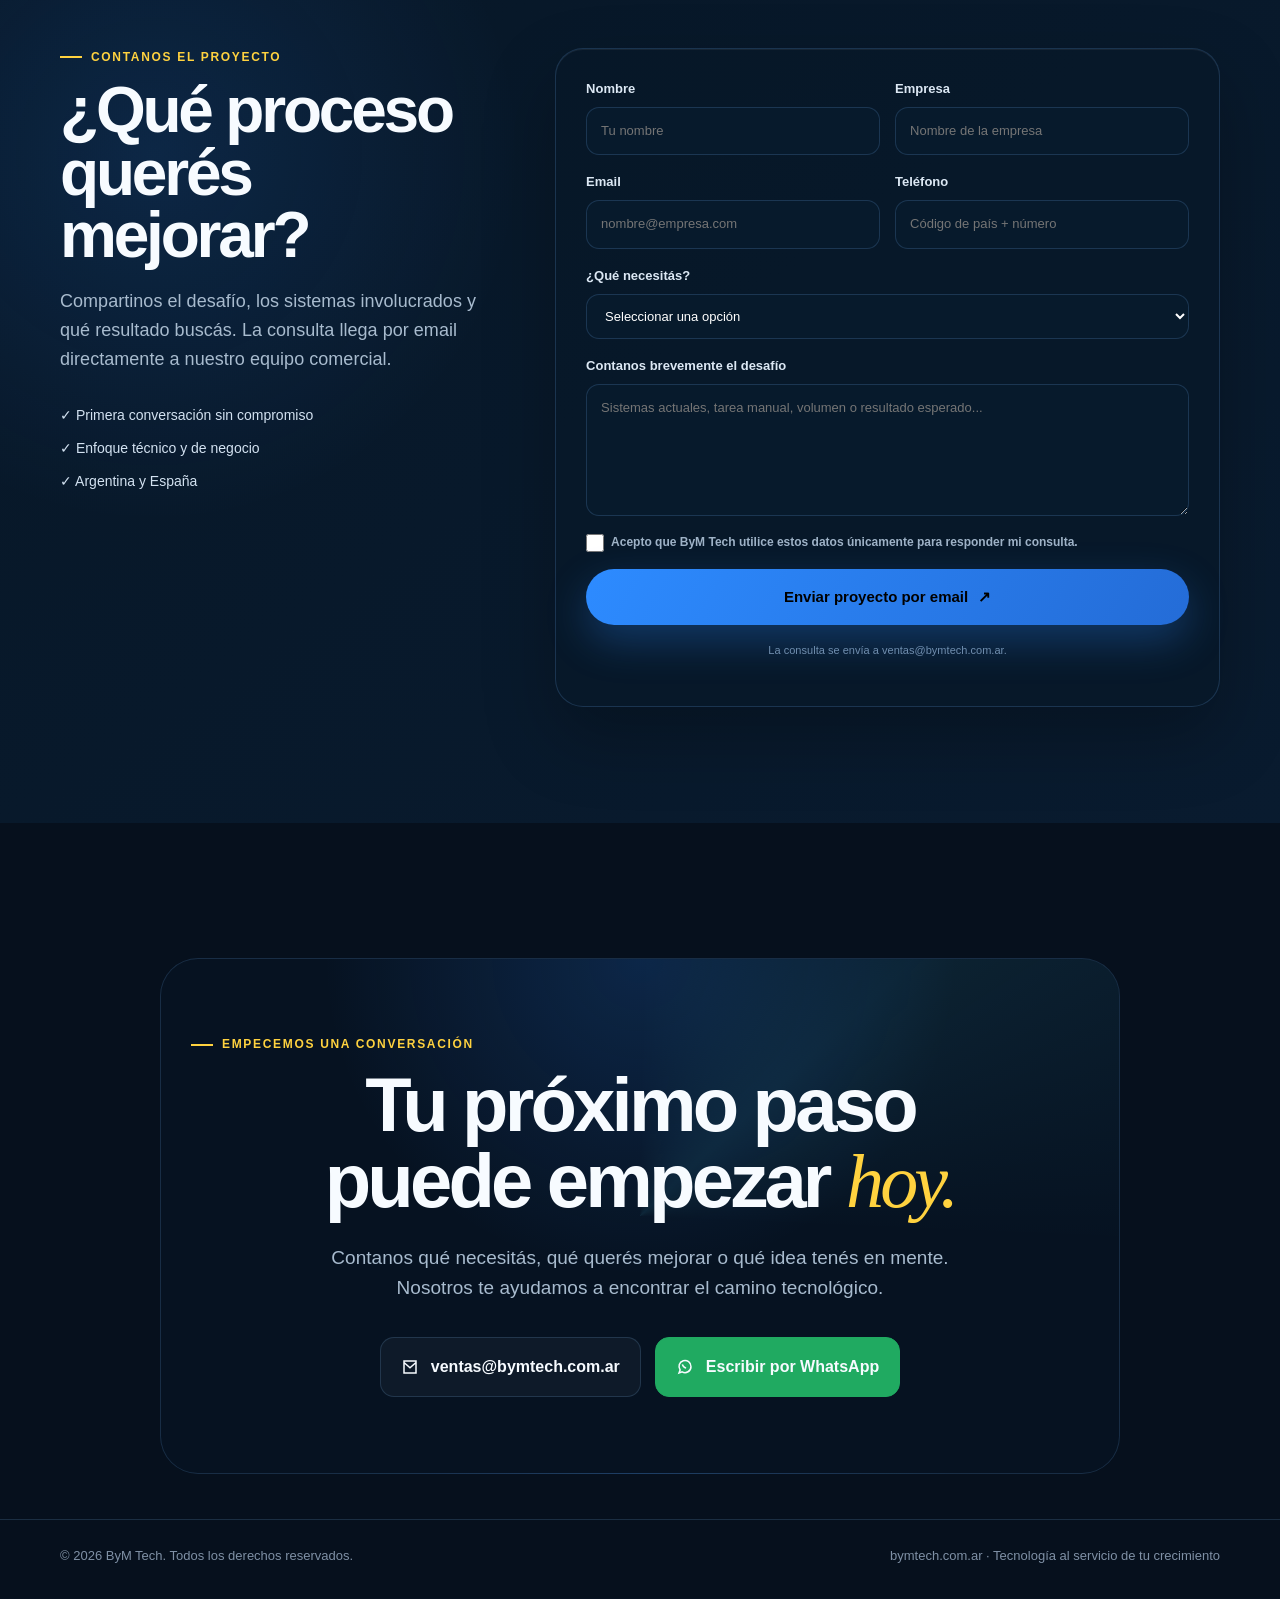
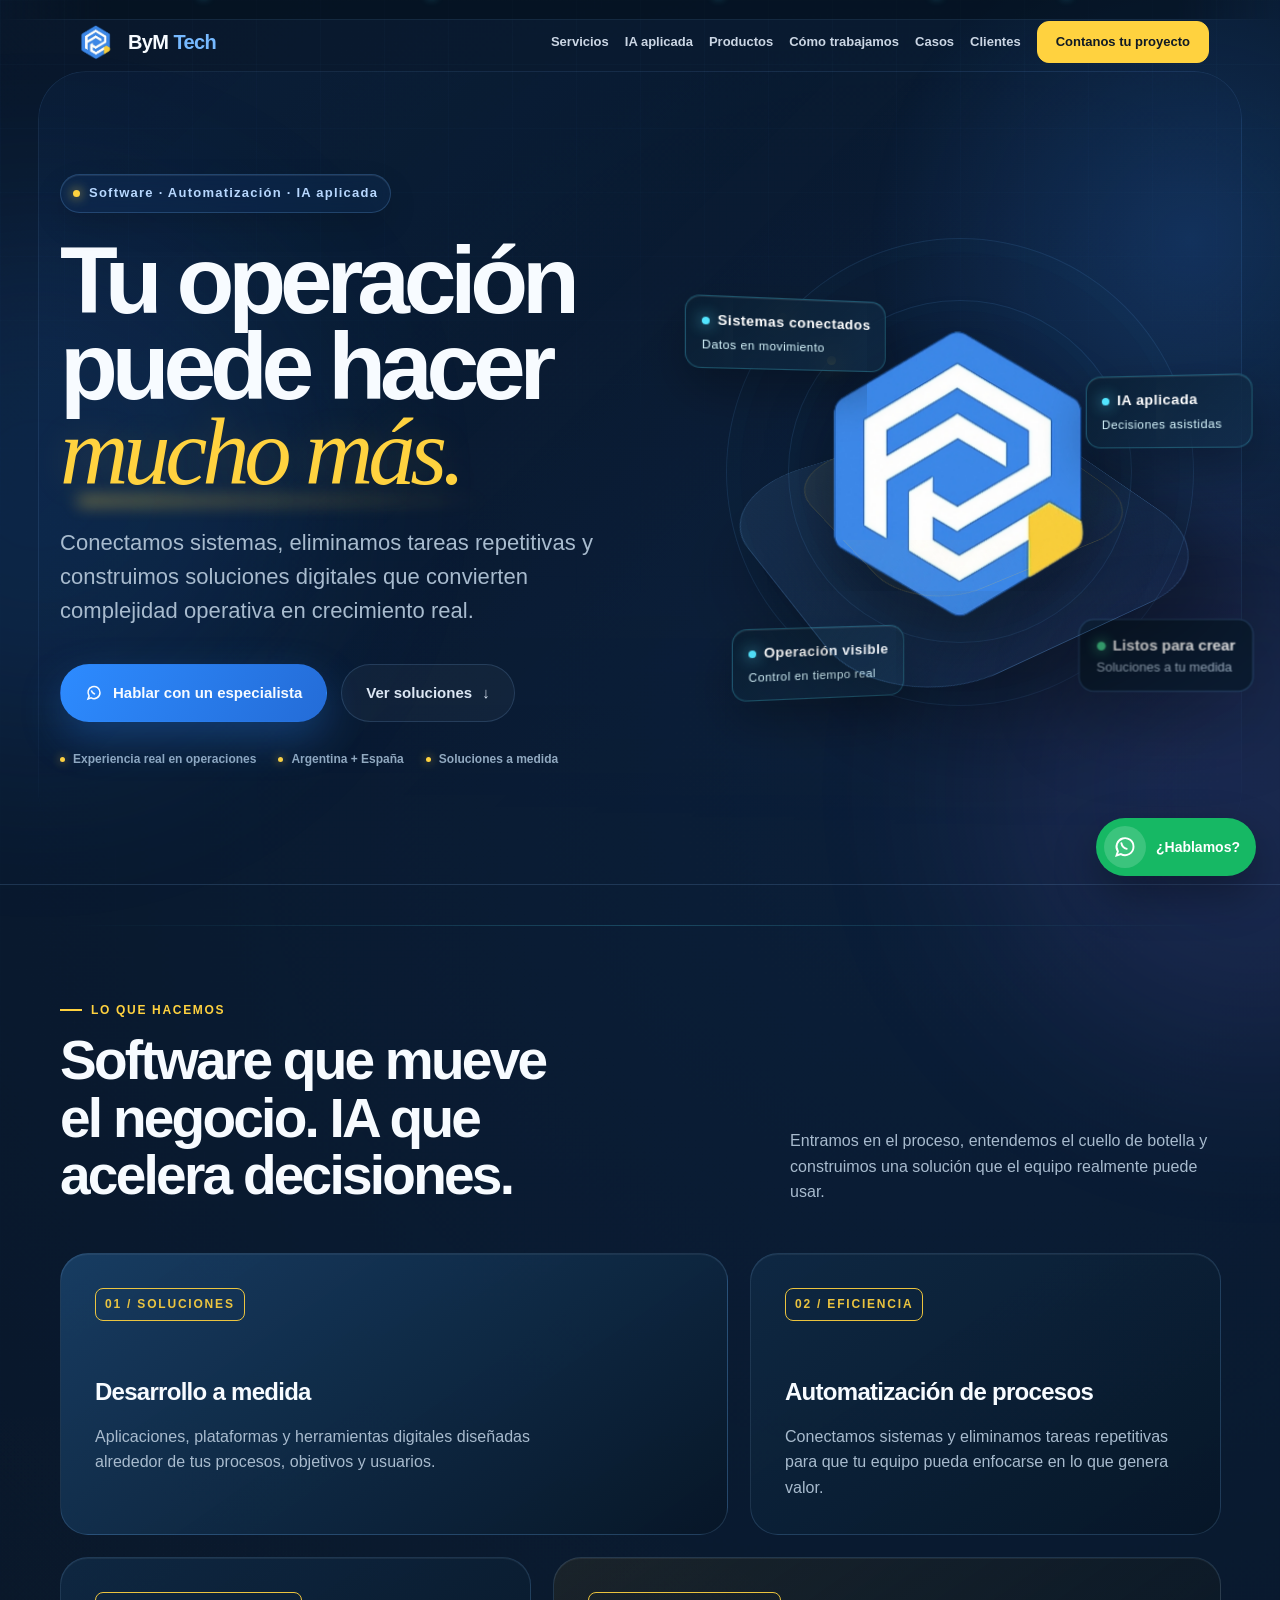
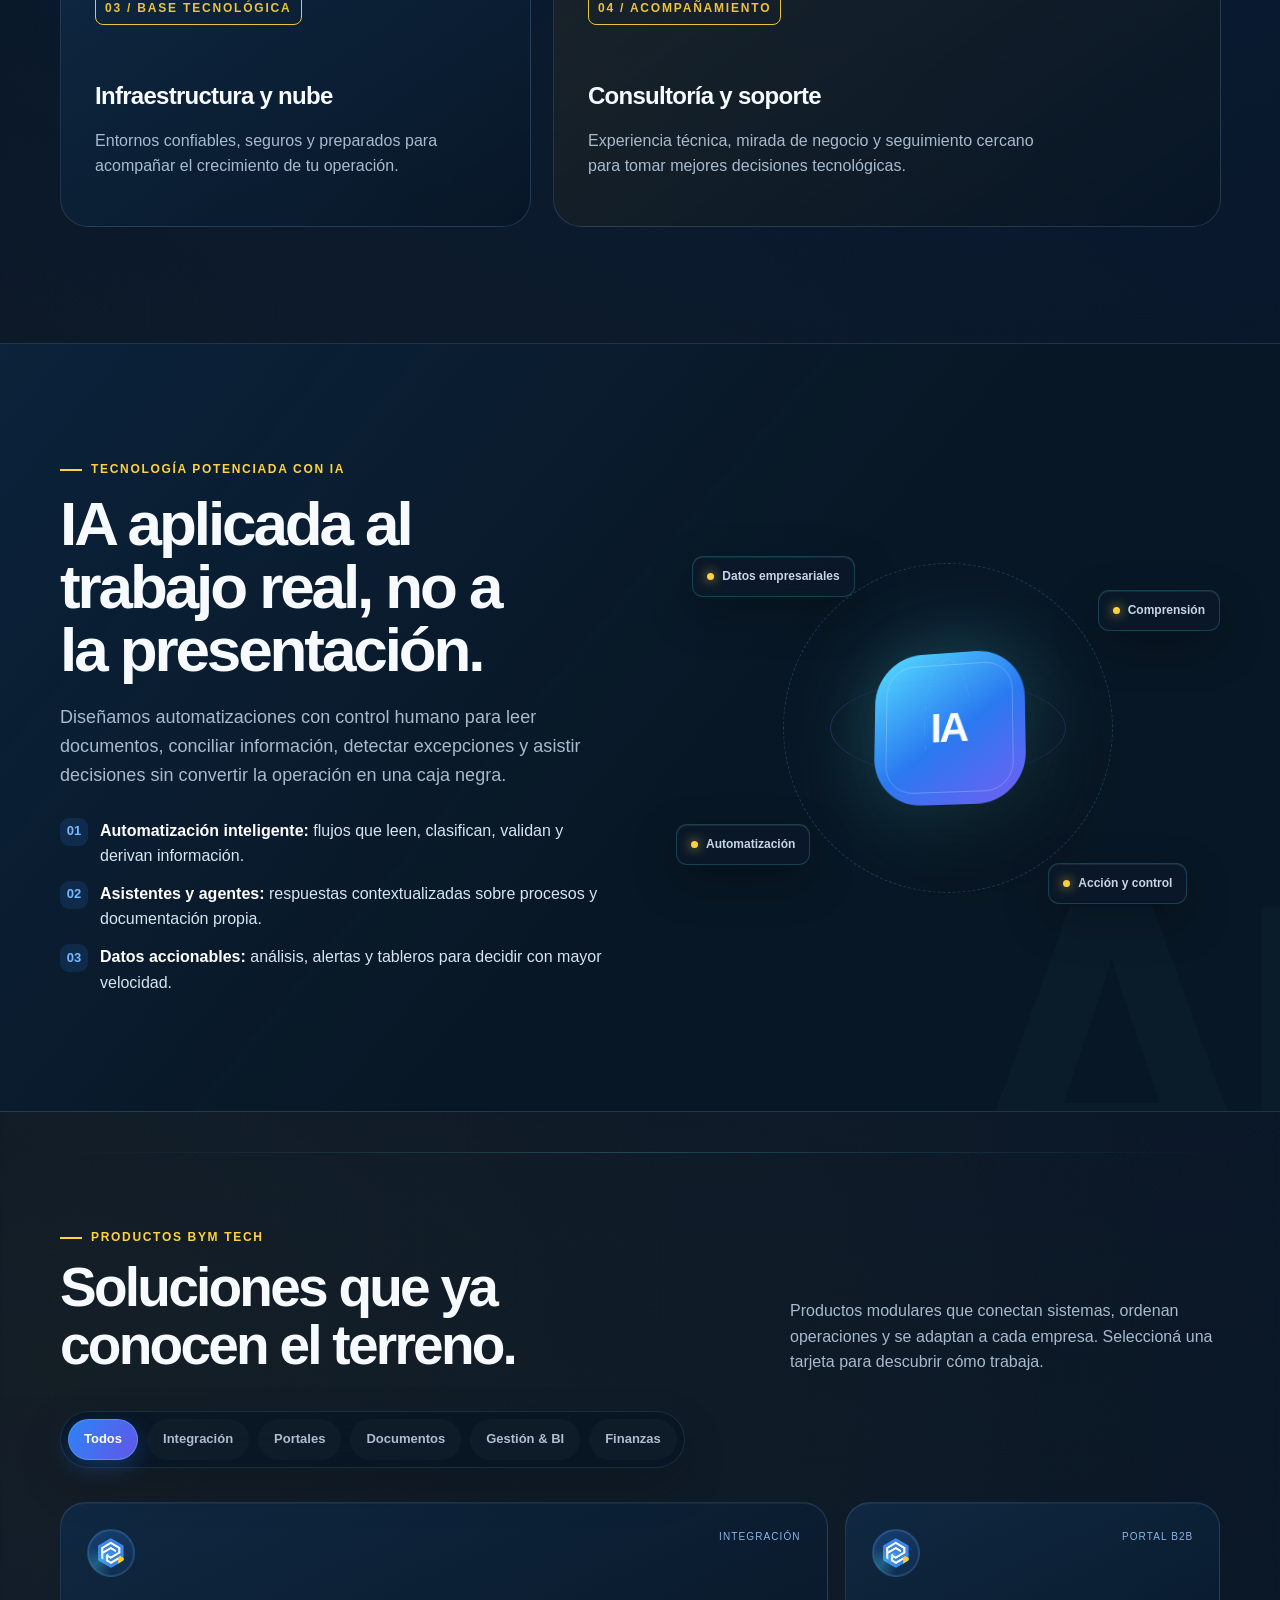
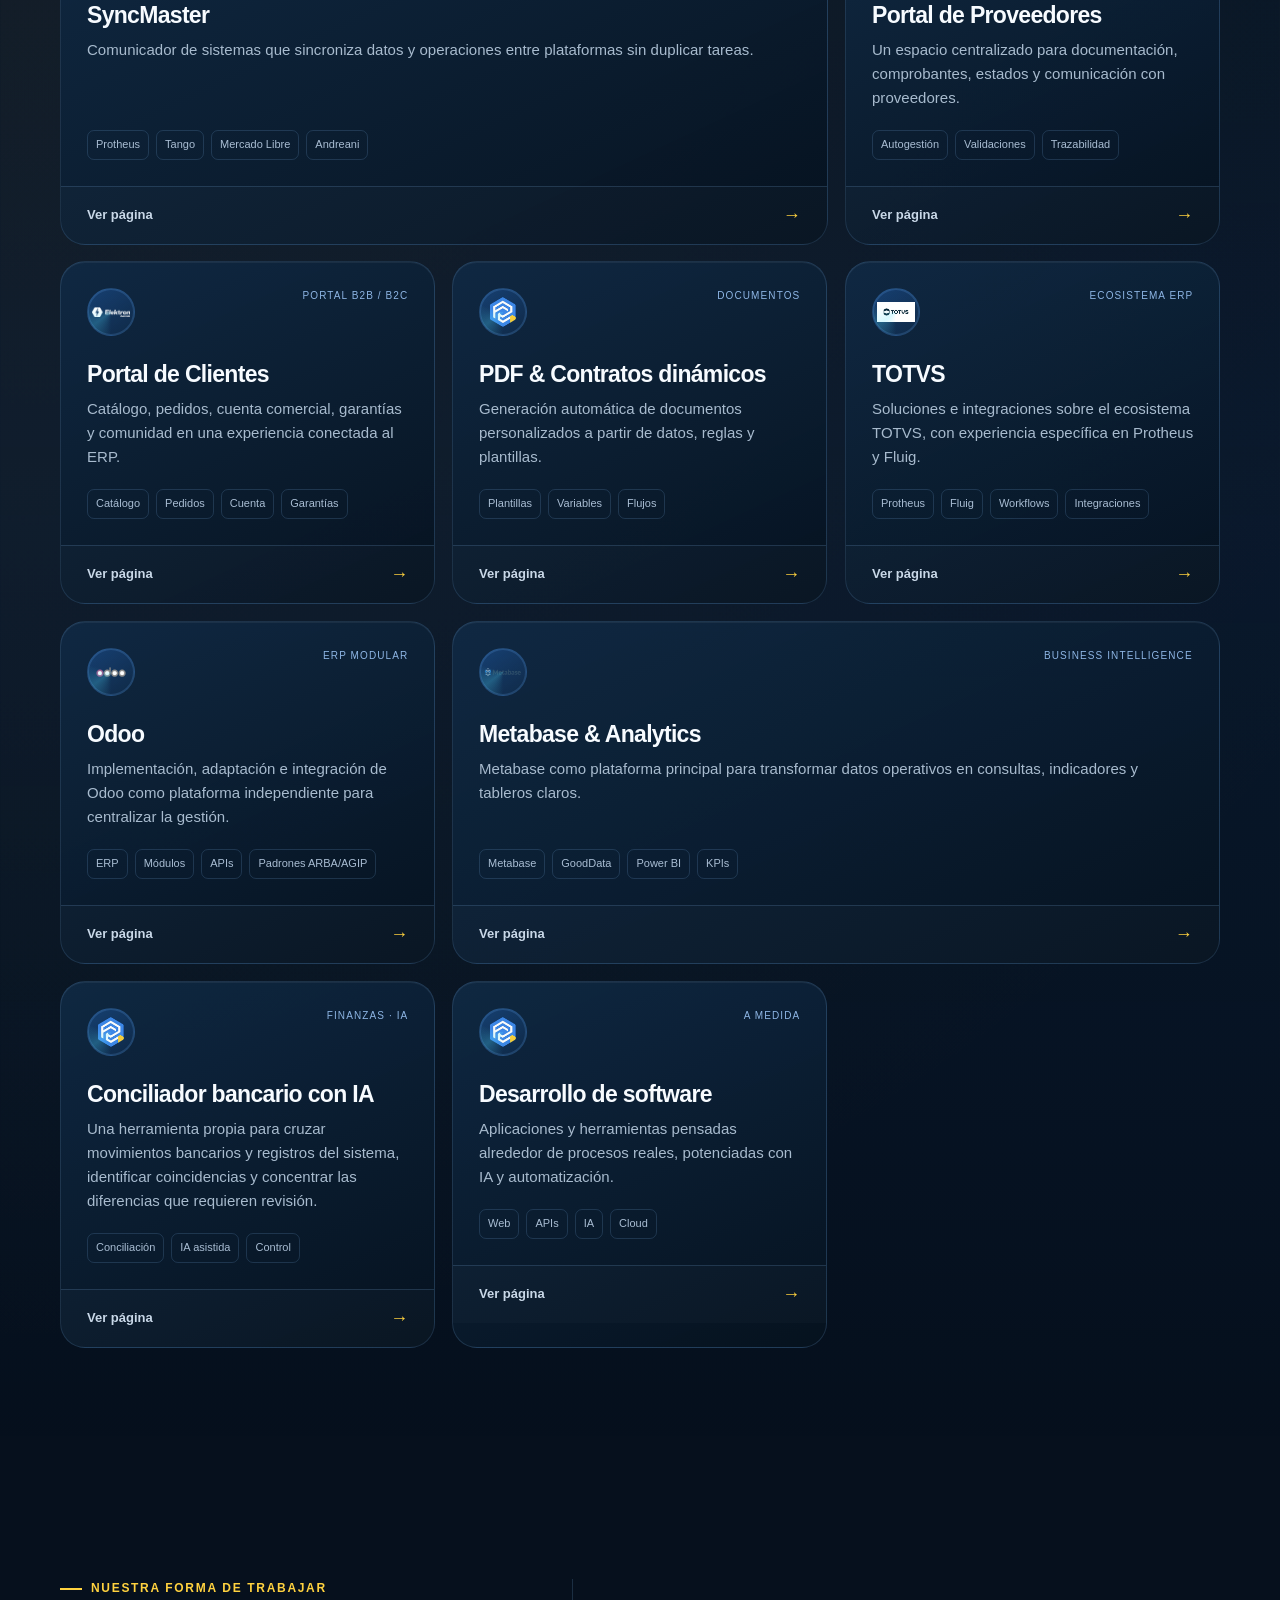
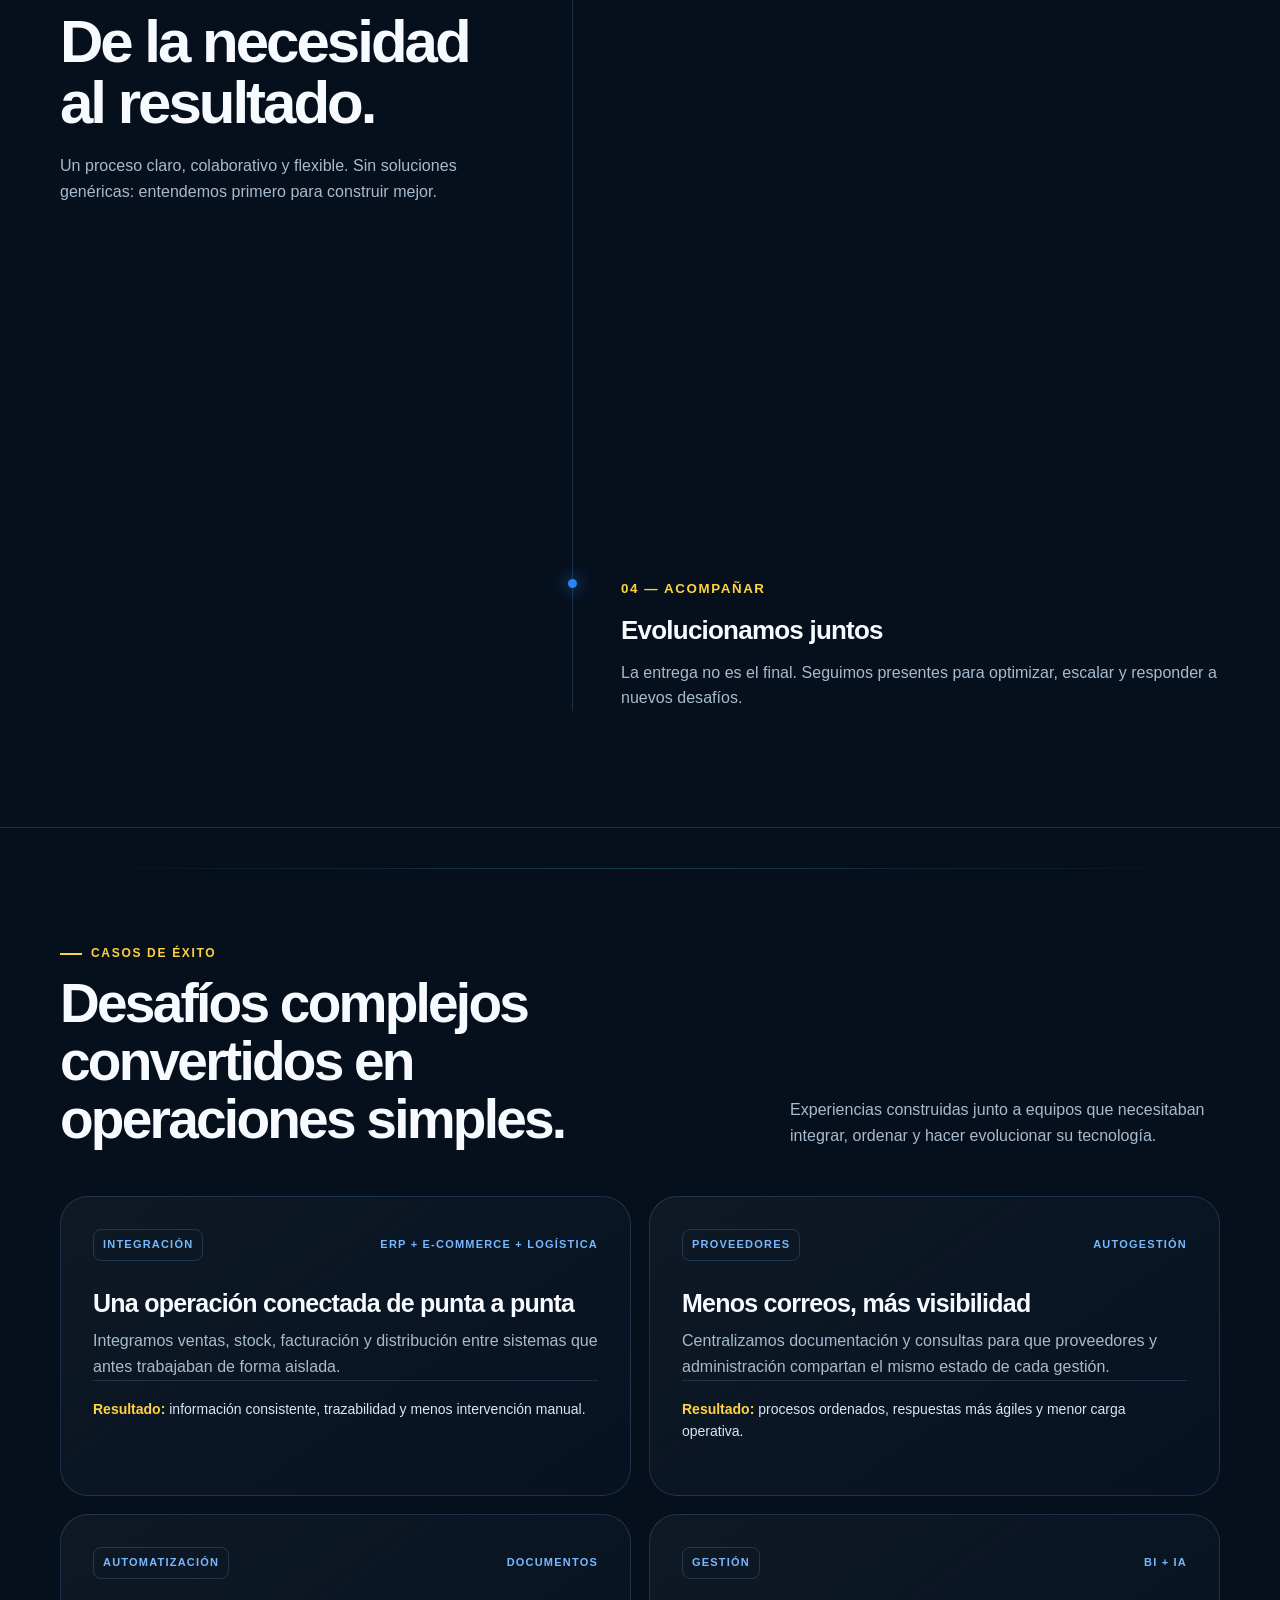
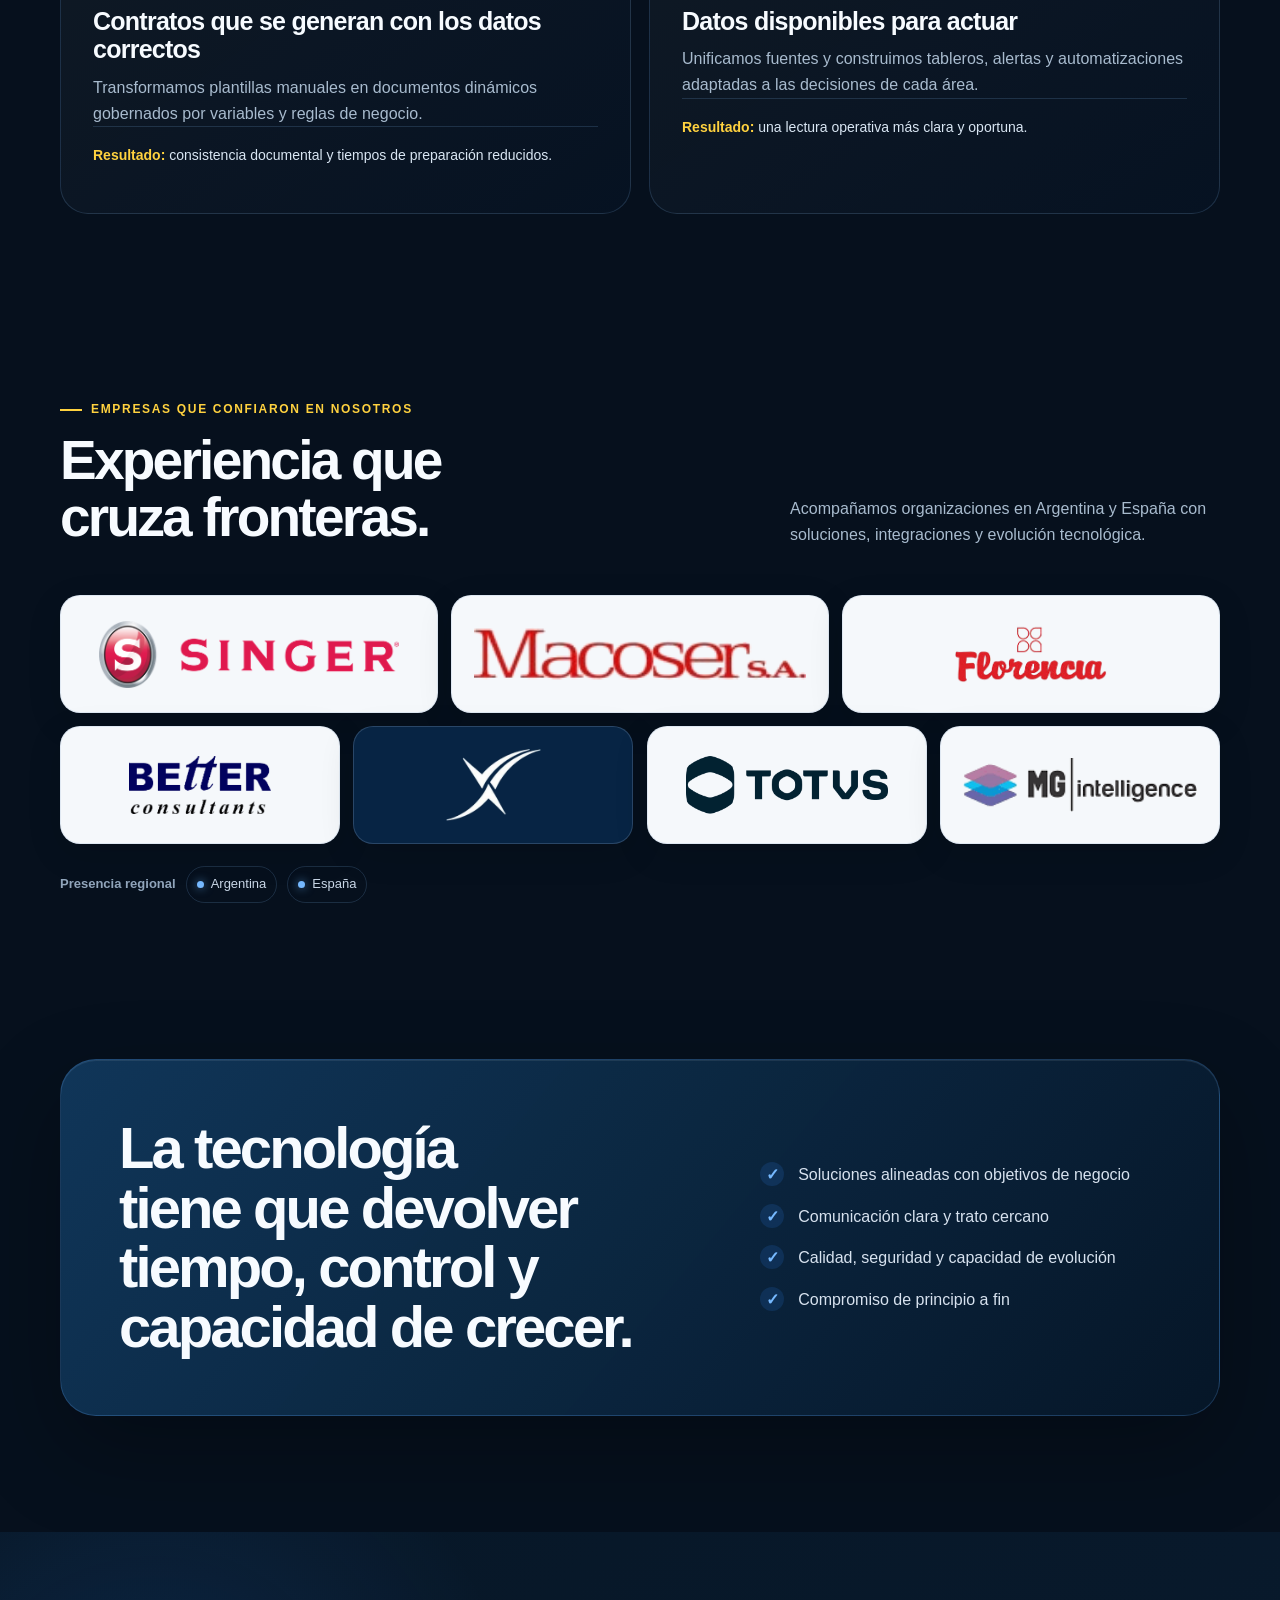
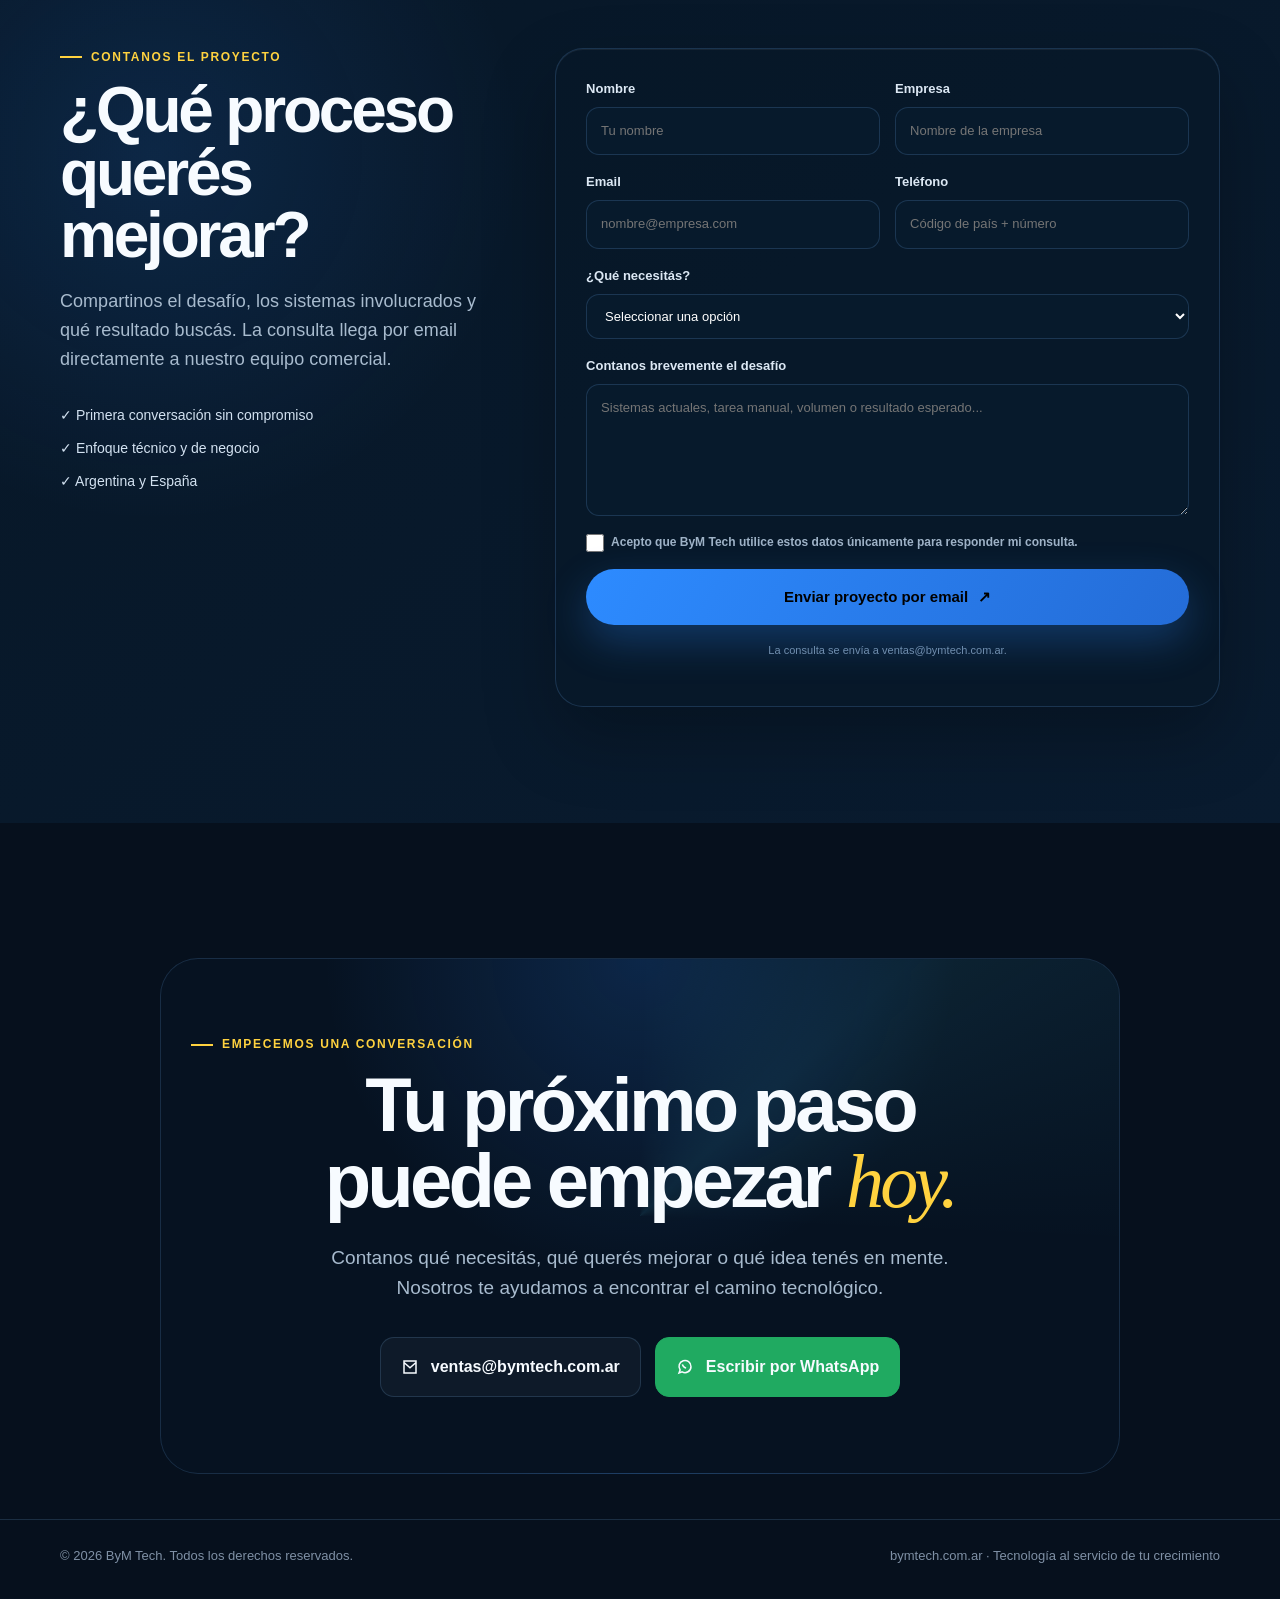
